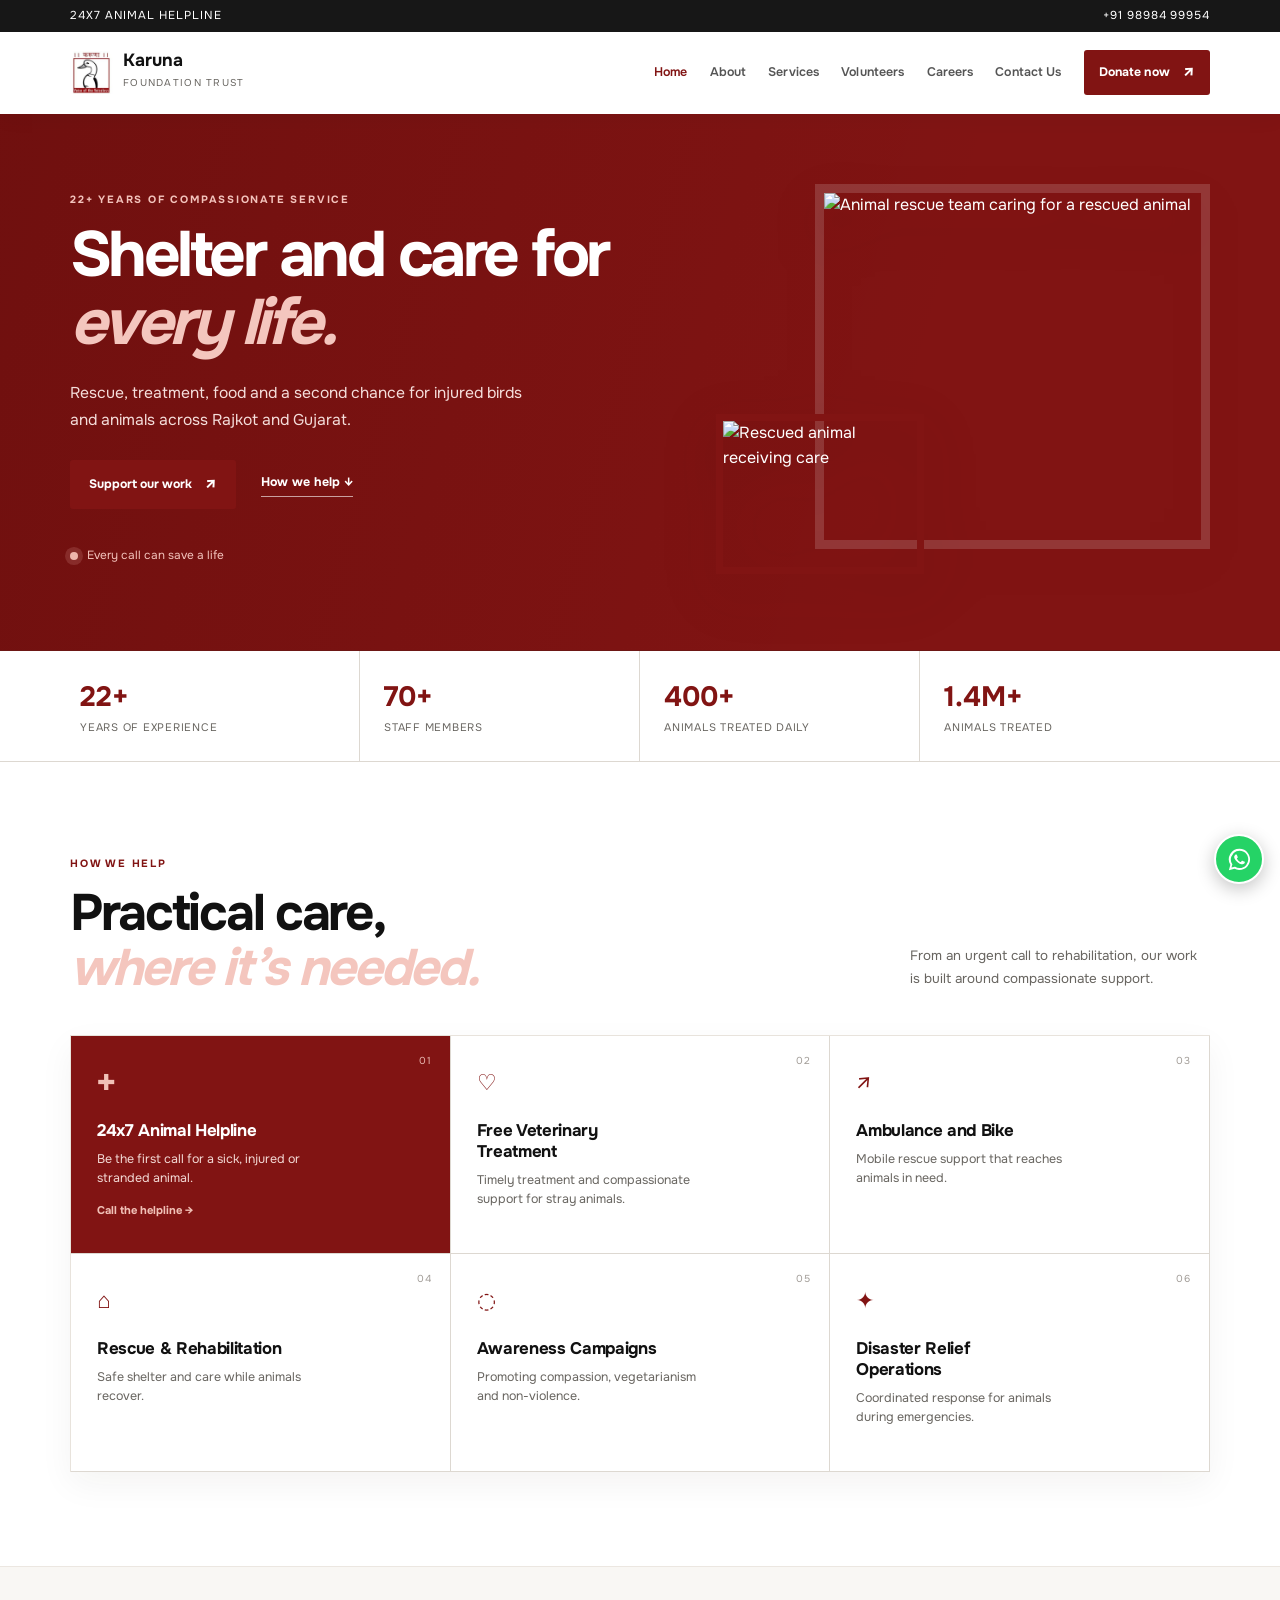
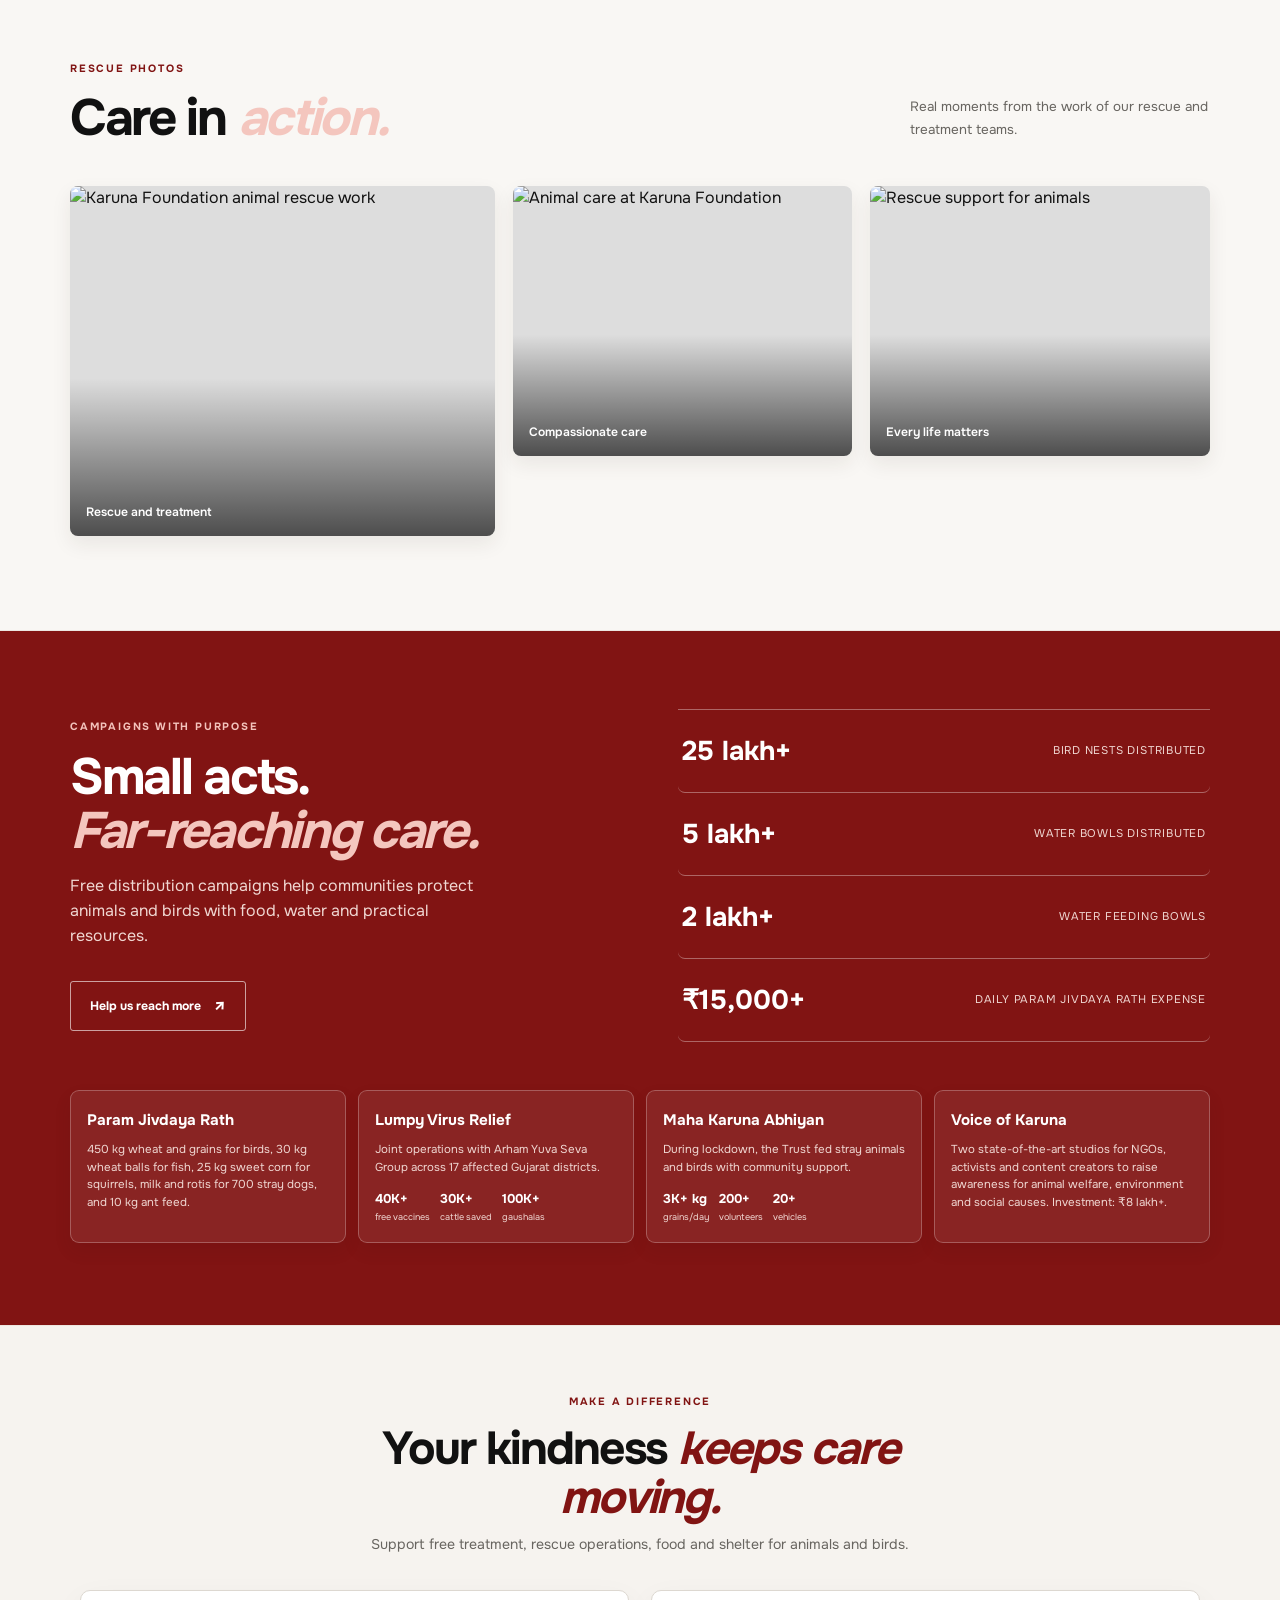
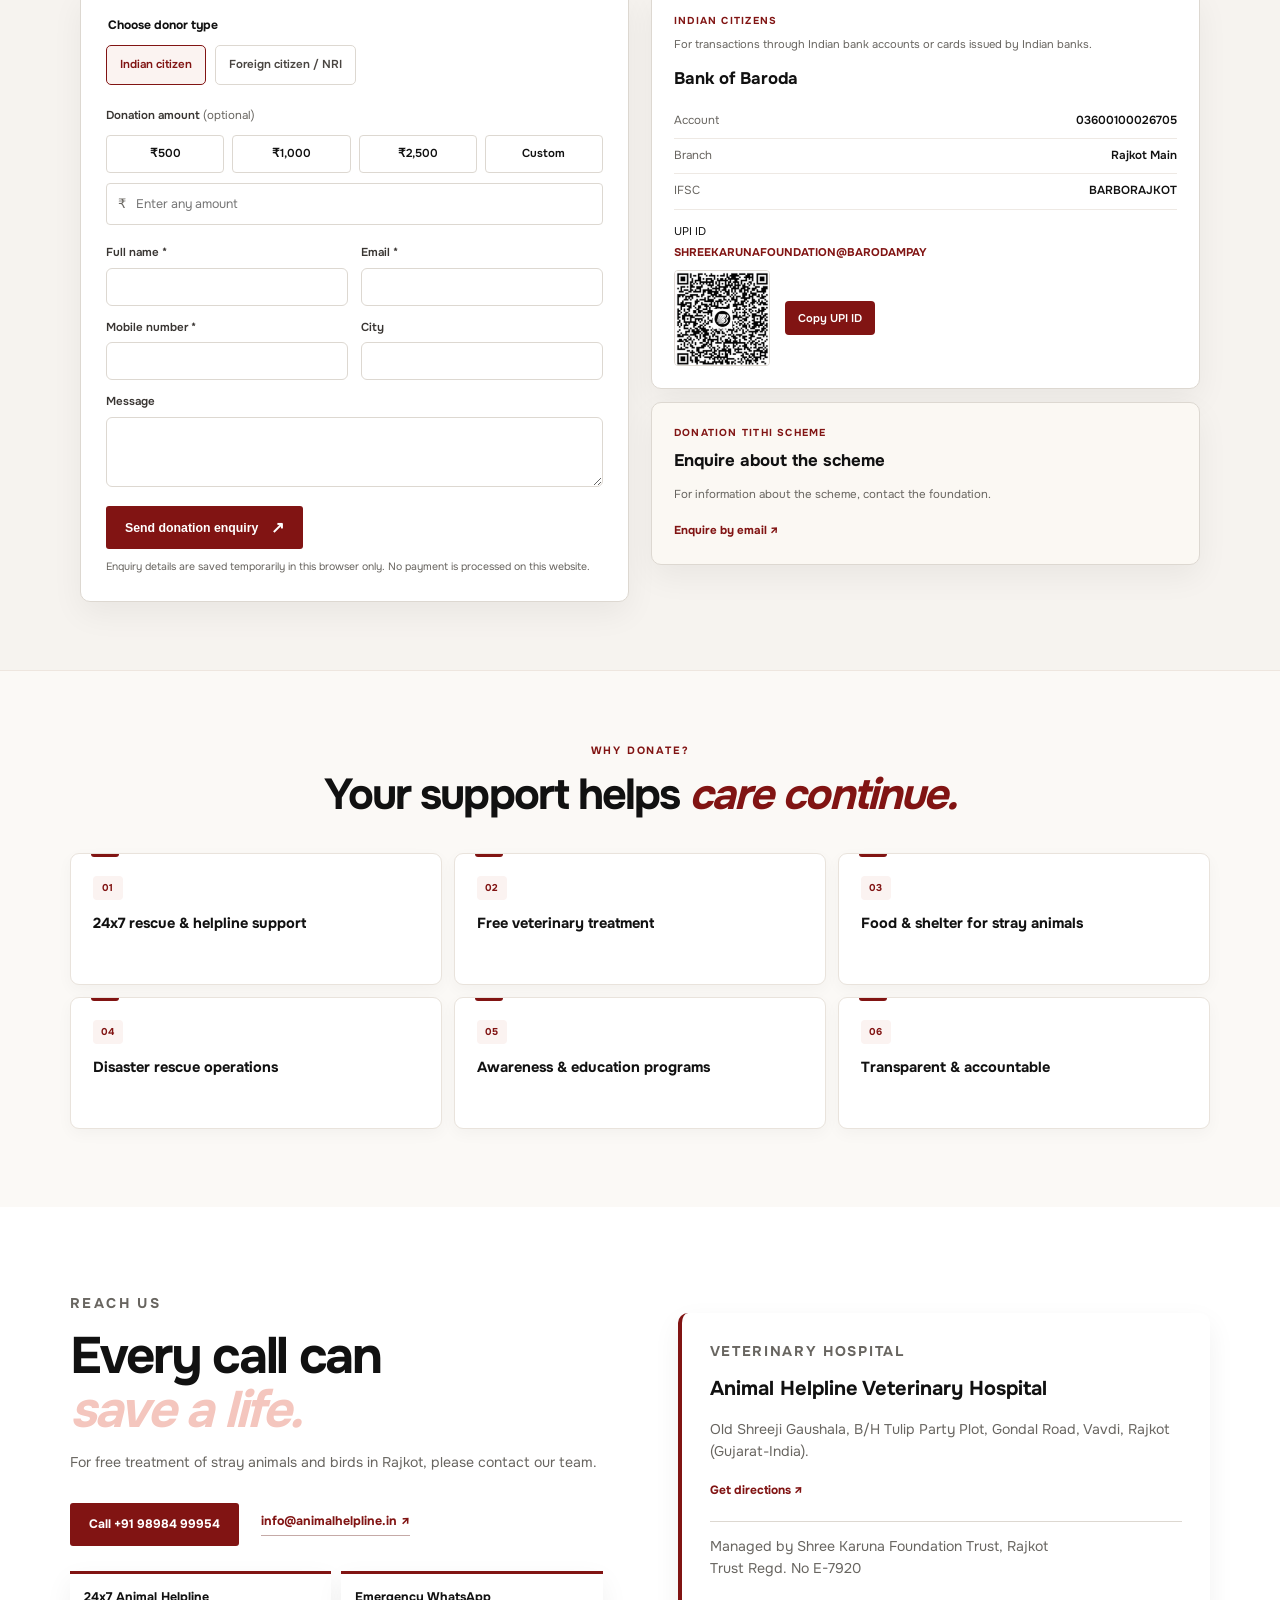
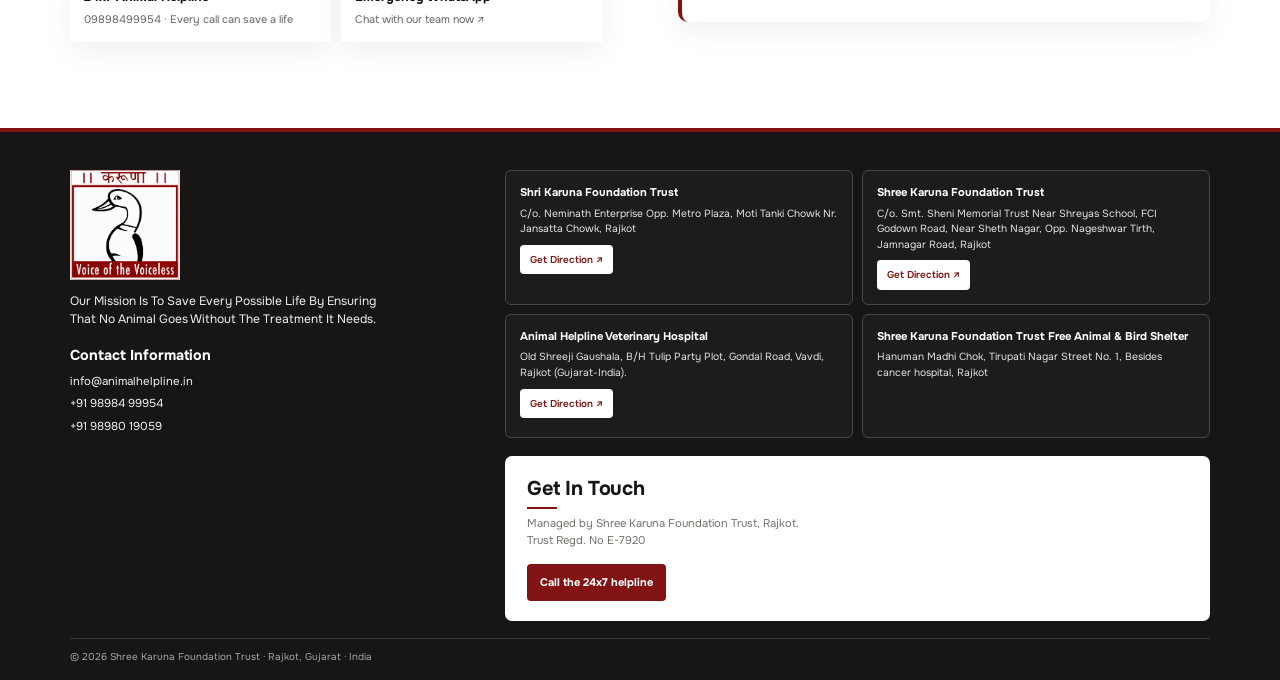
==== index.html @ d503b4f2 "Initial Karuna Foundation website import Co-authored-by: Copilot <223556219+Copilot@users.noreply.gi" ====
<!DOCTYPE html>
<html lang="en">
<head>
  <meta charset="UTF-8">
  <meta name="viewport" content="width=device-width, initial-scale=1.0">
  <meta name="description" content="Shree Karuna Foundation Trust provides rescue, treatment, shelter and food support for animals and birds in Rajkot and across Gujarat.">
  <link rel="icon" type="image/png" href="karuna-logo.png">
  <title>Karuna Foundation | Service to Animals is Service to God</title>
  <link rel="preconnect" href="https://fonts.googleapis.com">
  <link rel="preconnect" href="https://fonts.gstatic.com" crossorigin>
  <link href="https://fonts.googleapis.com/css2?family=Onest:wght@400;500;600;700&display=swap" rel="stylesheet">
  <link rel="stylesheet" href="style.css">
  <link rel="stylesheet" href="footer.css">
  <link rel="stylesheet" href="ui-polish.css">
</head>
<body>
  <header class="site-header">
    <div class="topbar"><div class="container topbar-inner"><span>24x7 Animal Helpline</span><a href="tel:+919898499954">+91 98984 99954</a></div></div>
    <div class="container nav-wrap">
      <a class="brand" href="#home" aria-label="Karuna Foundation home"><img class="brand-logo" src="karuna-logo.png" alt="Karuna Foundation logo"><span><strong>Karuna</strong><small>Foundation Trust</small></span></a>
      <button class="menu-toggle" aria-label="Open menu" aria-expanded="false"><span></span><span></span><span></span></button>
      <nav class="nav-links" aria-label="Main navigation">
        <a class="active" href="index.html">Home</a><a href="about.html">About</a><a href="services.html">Services</a><a href="volunteers.html">Volunteers</a><a href="careers.html">Careers</a><a href="contact.html">Contact Us</a>
        <a class="button button-small" href="#donate">Donate now <span aria-hidden="true">↗</span></a>
      </nav>
    </div>
  </header>

  <main id="home">
    <section class="hero">
      <div class="container hero-grid">
        <div class="hero-copy">
          <p class="eyebrow light">22+ years of compassionate service</p>
          <h1>Shelter and care for <em>every life.</em></h1>
          <p class="hero-intro">Rescue, treatment, food and a second chance for injured birds and animals across Rajkot and Gujarat.</p>
          <div class="hero-actions"><a class="button" href="#donate">Support our work <span>↗</span></a><a class="text-link light-link" href="#services">How we help <span>↓</span></a></div>
          <p class="hero-note"><span class="pulse"></span> Every call can save a life</p>
        </div>
        <div class="hero-visual">
          <div class="image-frame main-image"><img src="https://animalhelpline.in/wp-content/uploads/2025/11/WhatsApp-Image-2025-11-11-at-12.50.36-PM.jpeg" alt="Animal rescue team caring for a rescued animal" fetchpriority="high"></div>
          <div class="image-frame small-image"><img src="https://animalhelpline.in/wp-content/uploads/2025/11/WhatsApp-Image-2025-11-12-at-12.00.42-PM.jpeg" alt="Rescued animal receiving care"></div>
        </div>
      </div>
    </section>

    <section class="stats" id="impact"><div class="container stats-grid">
      <div class="stat"><strong>22+</strong><span>Years of experience</span></div>
      <div class="stat"><strong>70+</strong><span>Staff members</span></div>
      <div class="stat"><strong>400+</strong><span>Animals treated daily</span></div>
      <div class="stat"><strong>1.4M+</strong><span>Animals treated</span></div>
    </div></section>

    <section class="section services" id="services"><div class="container">
      <div class="section-heading"><div><p class="eyebrow">How we help</p><h2>Practical care,<br><em>where it’s needed.</em></h2></div><p class="heading-aside">From an urgent call to rehabilitation, our work is built around compassionate support.</p></div>
      <div class="service-grid">
        <article class="service-card featured"><span class="card-number">01</span><div class="service-icon">✚</div><h3>24x7 Animal Helpline</h3><p>Be the first call for a sick, injured or stranded animal.</p><a href="tel:+919898499954">Call the helpline →</a></article>
        <article class="service-card"><span class="card-number">02</span><div class="service-icon">♡</div><h3>Free Veterinary Treatment</h3><p>Timely treatment and compassionate support for stray animals.</p></article>
        <article class="service-card"><span class="card-number">03</span><div class="service-icon">↗</div><h3>Ambulance and Bike</h3><p>Mobile rescue support that reaches animals in need.</p></article>
        <article class="service-card"><span class="card-number">04</span><div class="service-icon">⌂</div><h3>Rescue &amp; Rehabilitation</h3><p>Safe shelter and care while animals recover.</p></article>
        <article class="service-card"><span class="card-number">05</span><div class="service-icon">◌</div><h3>Awareness Campaigns</h3><p>Promoting compassion, vegetarianism and non-violence.</p></article>
        <article class="service-card"><span class="card-number">06</span><div class="service-icon">✦</div><h3>Disaster Relief Operations</h3><p>Coordinated response for animals during emergencies.</p></article>
      </div>
    </div></section>

    <section class="section rescue-photos" id="rescue-photos"><div class="container">
      <div class="section-heading compact-heading"><div><p class="eyebrow">Rescue photos</p><h2>Care in <em>action.</em></h2></div><p class="heading-aside">Real moments from the work of our rescue and treatment teams.</p></div>
      <div class="photo-grid">
        <figure><img src="https://animalhelpline.in/wp-content/uploads/2025/09/IMG_3999-scaled.jpg" alt="Karuna Foundation animal rescue work"><figcaption>Rescue and treatment</figcaption></figure>
        <figure><img src="https://animalhelpline.in/wp-content/uploads/2025/11/WhatsApp-Image-2025-11-12-at-12.00.41-PM.jpeg" alt="Animal care at Karuna Foundation"><figcaption>Compassionate care</figcaption></figure>
        <figure><img src="https://animalhelpline.in/wp-content/uploads/2025/10/WhatsApp-Image-2025-10-06-at-5.58.55-PM.jpeg" alt="Rescue support for animals"><figcaption>Every life matters</figcaption></figure>
      </div>
    </div></section>

    <section class="campaign-band" id="campaigns"><div class="container"><div class="campaign-grid"><div class="campaign-copy"><p class="eyebrow light">Campaigns with purpose</p><h2>Small acts.<br><em>Far-reaching care.</em></h2><p>Free distribution campaigns help communities protect animals and birds with food, water and practical resources.</p><a class="button button-outline" href="#donate">Help us reach more <span>↗</span></a></div><div class="campaign-list"><div><strong>25 lakh+</strong><span>Bird nests distributed</span></div><div><strong>5 lakh+</strong><span>Water bowls distributed</span></div><div><strong>2 lakh+</strong><span>Water feeding bowls</span></div><div><strong>₹15,000+</strong><span>Daily Param Jivdaya Rath expense</span></div></div></div><div class="campaign-details"><article><h3>Param Jivdaya Rath</h3><p>450 kg wheat and grains for birds, 30 kg wheat balls for fish, 25 kg sweet corn for squirrels, milk and rotis for 700 stray dogs, and 10 kg ant feed.</p></article><article><h3>Lumpy Virus Relief</h3><p>Joint operations with Arham Yuva Seva Group across 17 affected Gujarat districts.</p><div class="detail-stats"><b>40K+ <small>free vaccines</small></b><b>30K+ <small>cattle saved</small></b><b>100K+ <small>gaushalas</small></b></div></article><article><h3>Maha Karuna Abhiyan</h3><p>During lockdown, the Trust fed stray animals and birds with community support.</p><div class="detail-stats"><b>3K+ kg <small>grains/day</small></b><b>200+ <small>volunteers</small></b><b>20+ <small>vehicles</small></b></div></article><article><h3>Voice of Karuna</h3><p>Two state-of-the-art studios for NGOs, activists and content creators to raise awareness for animal welfare, environment and social causes. Investment: ₹8 lakh+.</p></article></div></div></section>

    <section class="donate" id="donate">
      <div class="container">
        <div class="donate-heading">
          <p class="eyebrow">Make a difference</p>
          <h2>Your kindness <em>keeps care moving.</em></h2>
          <p>Support free treatment, rescue operations, food and shelter for animals and birds.</p>
        </div>
        <div class="donation-layout">
          <div class="donation-main">
            <form class="donor-form" id="donor-form">
            <fieldset class="donor-type">
              <legend>Choose donor type</legend>
              <label><input type="radio" name="donor-type" value="indian" checked><span>Indian citizen</span></label>
              <label><input type="radio" name="donor-type" value="foreign"><span>Foreign citizen / NRI</span></label>
            </fieldset>
              <div class="amount-field">
                <label for="donation-amount">Donation amount <span>(optional)</span></label>
                <div class="amount-options" aria-label="Suggested donation amounts">
                  <button type="button" data-amount="500">₹500</button>
                  <button type="button" data-amount="1000">₹1,000</button>
                  <button type="button" data-amount="2500">₹2,500</button>
                  <button type="button" data-amount="">Custom</button>
                </div>
                <div class="amount-input"><span aria-hidden="true">₹</span><input id="donation-amount" name="amount" type="number" min="1" step="1" inputmode="decimal" placeholder="Enter any amount" aria-label="Donation amount"></div>
              </div>
              <div class="donor-fields">
                <label>Full name *<input name="fullname" type="text" autocomplete="name" maxlength="120" required></label>
                <label>Email *<input name="email" type="email" autocomplete="email" maxlength="200" required></label>
                <label>Mobile number *<input name="mobile" type="tel" autocomplete="tel" maxlength="30" required></label>
                <label>City<input name="city" type="text" autocomplete="address-level2" maxlength="100"></label>
                <label class="message-field">Message<textarea name="message" rows="3" maxlength="1000"></textarea></label>
              </div>
              <button class="button donor-submit" type="submit">Send donation enquiry <span aria-hidden="true">↗</span></button>
              <p class="form-note">Enquiry details are saved temporarily in this browser only. No payment is processed on this website.</p>
              <p class="form-status" id="donor-form-status" aria-live="polite"></p>
            </form>
          </div>
          <div class="donation-details">
            <article class="payment-card" data-payment="indian">
              <p class="card-kicker">Indian citizens</p>
              <p class="helper">For transactions through Indian bank accounts or cards issued by Indian banks.</p>
              <h3>Bank of Baroda</h3>
              <dl><div><dt>Account</dt><dd>03600100026705</dd></div><div><dt>Branch</dt><dd>Rajkot Main</dd></div><div><dt>IFSC</dt><dd>BARBORAJKOT</dd></div></dl>
              <p class="upi">UPI ID <strong>SHREEKARUNAFOUNDATION@BARODAMPAY</strong></p>
              <div class="qr-panel">
                <img class="qr-code" src="website-assets/home/images/image-7-e1786516367550.png" alt="Karuna Foundation donation QR code">
                <button class="copy-button" type="button" data-copy="SHREEKARUNAFOUNDATION@BARODAMPAY">Copy UPI ID</button>
              </div>
            </article>
            <article class="payment-card" data-payment="foreign" hidden>
              <p class="card-kicker">Foreign citizen / NRI</p>
              <h3>SHREE KARUNA FOUNDATION TRUST</h3>
              <dl><div><dt>Account</dt><dd>40270694262</dd></div><div><dt>Bank</dt><dd>State Bank of India</dd></div><div><dt>Branch</dt><dd>New Delhi Main Branch</dd></div><div><dt>Branch code</dt><dd>00691</dd></div><div><dt>IFSC</dt><dd>SBIN0000691</dd></div><div><dt>SWIFT</dt><dd>SBININBB104</dd></div><div><dt>FCRA</dt><dd>042080102</dd></div></dl>
              <button class="copy-button" type="button" data-copy="SHREE KARUNA FOUNDATION TRUST&#10;Account: 40270694262&#10;State Bank of India, New Delhi Main Branch&#10;Branch code: 00691&#10;IFSC: SBIN0000691&#10;SWIFT: SBININBB104&#10;FCRA: 042080102">Copy bank details</button>
            </article>
            <article class="tithi-card">
              <p class="card-kicker">Donation Tithi Scheme</p>
              <h3>Enquire about the scheme</h3>
              <p>For information about the scheme, contact the foundation.</p>
              <a href="mailto:info@animalhelpline.in?subject=Donation%20Tithi%20Scheme%20enquiry">Enquire by email ↗</a>
            </article>
          </div>
        </div>
      </div>
    </section>

    <section class="why-donate" aria-labelledby="why-donate-title">
      <div class="container">
        <div class="why-heading"><p class="eyebrow">Why donate?</p><h2 id="why-donate-title">Your support helps <em>care continue.</em></h2></div>
        <div class="why-grid">
          <article><span>01</span><h3>24x7 rescue &amp; helpline support</h3></article>
          <article><span>02</span><h3>Free veterinary treatment</h3></article>
          <article><span>03</span><h3>Food &amp; shelter for stray animals</h3></article>
          <article><span>04</span><h3>Disaster rescue operations</h3></article>
          <article><span>05</span><h3>Awareness &amp; education programs</h3></article>
          <article><span>06</span><h3>Transparent &amp; accountable</h3></article>
        </div>
      </div>
    </section>

    <section class="section contact" id="contact"><div class="container contact-grid"><div><p class="eyebrow">Reach us</p><h2>Every call can<br><em>save a life.</em></h2><p>For free treatment of stray animals and birds in Rajkot, please contact our team.</p><div class="contact-actions"><a class="button" href="tel:+919898499954">Call +91 98984 99954</a><a class="text-link" href="mailto:info@animalhelpline.in">info@animalhelpline.in <span>↗</span></a></div><div class="quick-contacts"><a href="tel:+919898499954"><strong>24x7 Animal Helpline</strong><span>09898499954 · Every call can save a life</span></a><a href="https://wa.me/919898499954" target="_blank" rel="noreferrer"><strong>Emergency WhatsApp</strong><span>Chat with our team now ↗</span></a></div></div><div class="location-card"><p class="card-kicker">Veterinary hospital</p><h3>Animal Helpline Veterinary Hospital</h3><p>Old Shreeji Gaushala, B/H Tulip Party Plot, Gondal Road, Vavdi, Rajkot (Gujarat-India).</p><a href="https://maps.google.com/?q=Old+Shreeji+Gaushala+Rajkot" target="_blank" rel="noreferrer">Get directions ↗</a><p class="registration">Managed by Shree Karuna Foundation Trust, Rajkot<br>Trust Regd. No E-7920</p></div></div></section>
  </main>

  <a class="whatsapp-float" href="https://wa.me/919898499954" target="_blank" rel="noopener noreferrer" aria-label="Chat with Karuna Foundation on WhatsApp">
    <svg viewBox="0 0 32 32" aria-hidden="true"><path d="M16.04 3.2A12.66 12.66 0 0 0 5.18 22.37L3.4 28.8l6.58-1.73A12.65 12.65 0 1 0 16.04 3.2Zm0 22.96a10.27 10.27 0 0 1-5.24-1.43l-.38-.23-3.9 1.03 1.04-3.8-.25-.4a10.3 10.3 0 1 1 8.73 4.83Zm5.65-7.72c-.31-.16-1.83-.9-2.12-1-.28-.1-.49-.16-.7.16-.2.31-.8 1-.98 1.2-.18.21-.36.24-.67.08-.31-.16-1.31-.48-2.5-1.53-.92-.82-1.54-1.83-1.72-2.14-.18-.31-.02-.48.14-.64.14-.14.31-.36.46-.54.15-.18.2-.31.31-.52.1-.2.05-.39-.03-.54-.08-.16-.7-1.68-.96-2.3-.25-.6-.5-.52-.7-.53h-.6c-.2 0-.54.08-.82.39-.28.31-1.08 1.05-1.08 2.56s1.11 2.97 1.27 3.18c.15.2 2.18 3.33 5.28 4.67.74.32 1.31.51 1.75.65.74.23 1.41.2 1.94.12.59-.09 1.83-.75 2.09-1.47.26-.72.26-1.34.18-1.47-.08-.13-.28-.2-.59-.36Z"/></svg>
    <span class="whatsapp-float-label">Chat on WhatsApp</span>
  </a>
  <footer class="site-footer">
    <div class="site-footer-inner site-footer-main">
      <section class="site-footer-identity">
        <img class="site-footer-logo" src="website-assets/careers/images/ogo.png" alt="Voice of the Voiceless">
        <p>Our Mission Is To Save Every Possible Life By Ensuring That No Animal Goes Without The Treatment It Needs.</p>
        <h2>Contact Information</h2>
        <a href="mailto:info@animalhelpline.in">info@animalhelpline.in</a>
        <a href="tel:+919898499954">+91 98984 99954</a>
        <a href="tel:+919898019059">+91 98980 19059</a>
      </section>
      <div class="site-footer-locations">
        <article class="site-footer-location"><h3>Shri Karuna Foundation Trust</h3><p>C/o. Neminath Enterprise Opp. Metro Plaza, Moti Tanki Chowk Nr. Jansatta Chowk, Rajkot</p><a href="https://www.google.com/maps/search/?api=1&amp;query=C%2Fo.%20Neminath%20Enterprise%20Opp.%20Metro%20Plaza%2C%20Moti%20Tanki%20Chowk%2C%20Rajkot" target="_blank" rel="noopener noreferrer">Get Direction ↗</a></article>
        <article class="site-footer-location"><h3>Shree Karuna Foundation Trust</h3><p>C/o. Smt. Sheni Memorial Trust Near Shreyas School, FCI Godown Road, Near Sheth Nagar, Opp. Nageshwar Tirth, Jamnagar Road, Rajkot</p><a href="https://www.google.com/maps/search/?api=1&amp;query=Sheni%20Memorial%20Trust%2C%20Jamnagar%20Road%2C%20Rajkot" target="_blank" rel="noopener noreferrer">Get Direction ↗</a></article>
        <article class="site-footer-location"><h3>Animal Helpline Veterinary Hospital</h3><p>Old Shreeji Gaushala, B/H Tulip Party Plot, Gondal Road, Vavdi, Rajkot (Gujarat-India).</p><a href="https://www.google.com/maps/search/?api=1&amp;query=Animal%20Helpline%20Veterinary%20Hospital%2C%20Gondal%20Road%2C%20Rajkot" target="_blank" rel="noopener noreferrer">Get Direction ↗</a></article>
        <article class="site-footer-location"><h3>Shree Karuna Foundation Trust Free Animal &amp; Bird Shelter</h3><p>Hanuman Madhi Chok, Tirupati Nagar Street No. 1, Besides cancer hospital, Rajkot</p></article>
      </div>
      <section class="site-footer-contact">
        <h2>Get In Touch</h2>
        <p>Managed by Shree Karuna Foundation Trust, Rajkot.<br>Trust Regd. No E-7920</p>
        <a class="site-footer-call" href="tel:+919898499954">Call the 24x7 helpline</a>
      </section>
    </div>
    <div class="site-footer-copyright">© 2026 Shree Karuna Foundation Trust · Rajkot, Gujarat · India</div>
  </footer>
  <script src="form-storage.js"></script>
  <script src="script.js"></script>
  <script src="ui-polish.js"></script>
</body>
</html>
---- style.css ----
:root{--maroon:#811413;--ink:#111;--cream:#f6f3ef;--muted:#686560;--line:#ddd8d1;--white:#fff}*{box-sizing:border-box}html{scroll-behavior:smooth}body{margin:0;color:var(--ink);font-family:"Onest",sans-serif;line-height:1.55;background:var(--cream)}a{color:inherit;text-decoration:none}img{display:block;width:100%;height:100%;object-fit:cover}.container{width:min(1140px,calc(100% - 48px));margin:auto}.topbar{background:var(--ink);color:#fff;font-size:.72rem;letter-spacing:.08em;text-transform:uppercase}.topbar-inner{display:flex;justify-content:space-between;padding:7px 0}.site-header{background:#fff;position:relative;z-index:5}.nav-wrap{min-height:76px;display:flex;align-items:center;justify-content:space-between}.brand{display:flex;align-items:center;gap:10px}.brand-logo{width:43px;height:43px;object-fit:contain}.brand strong{display:block;font-size:1.1rem;line-height:1}.brand small{font-size:.62rem;text-transform:uppercase;letter-spacing:.13em;color:var(--muted)}.nav-links{display:flex;align-items:center;gap:22px;font-size:.78rem;font-weight:600}.nav-links>a:not(.button){color:#555}.nav-links>a:not(.button):hover,.nav-links>a.active:not(.button),.footer-links a:hover{color:var(--maroon)}.button{display:inline-flex;align-items:center;gap:13px;background:var(--maroon);color:#fff;padding:12px 19px;border-radius:3px;font-size:.77rem;font-weight:700;transition:.2s}.button:hover{background:#5f0e0e;transform:translateY(-2px)}.button span{font-size:1rem}.button-small{padding:10px 15px}.menu-toggle{display:none;border:0;background:none;padding:8px}.hero{position:relative;overflow:hidden;background:var(--maroon);color:#fff;padding:66px 0 72px}.hero:after{content:"";position:absolute;inset:0;background:linear-gradient(105deg,rgba(72,6,5,.3),transparent 70%);pointer-events:none}.hero-grid{display:grid;grid-template-columns:1fr .85fr;align-items:center;gap:65px;position:relative;z-index:1}.eyebrow{font-size:.66rem;color:var(--maroon);font-weight:700;letter-spacing:.17em;text-transform:uppercase;margin:0 0 14px}.eyebrow.light{color:#f3c3bc}.hero h1,h2{font-weight:700;font-size:clamp(2.45rem,5vw,4.7rem);line-height:1.06;letter-spacing:-.045em;margin:0}.hero h1 em,h2 em{font-style:italic;color:#f4c6be}.hero-intro{max-width:470px;font-size:.98rem;color:#f5dedb;margin:22px 0 27px}.hero-actions{display:flex;align-items:center;gap:25px}.text-link{font-size:.78rem;font-weight:700;color:var(--maroon);border-bottom:1px solid #c5aaa7;padding-bottom:4px}.light-link{color:#fff;border-color:rgba(255,255,255,.6)}.hero-note{display:flex;align-items:center;gap:9px;margin:38px 0 0;color:#f3c3bc;font-size:.74rem}.pulse{width:8px;height:8px;background:#eeb4ab;border-radius:50%;box-shadow:0 0 0 5px rgba(238,180,171,.17)}.hero-visual{min-height:390px;position:relative}.image-frame{overflow:hidden}.main-image{width:80%;height:365px;margin-left:auto;border:9px solid rgba(255,255,255,.15)}.small-image{position:absolute;bottom:0;left:0;width:42%;height:160px;border:7px solid var(--maroon)}.stats{background:#fff;border-bottom:1px solid var(--line)}.stats-grid{display:grid;grid-template-columns:repeat(4,1fr)}.stat{padding:22px 24px;border-right:1px solid var(--line)}.stat:first-child{padding-left:0}.stat:last-child{border:0}.stat strong{display:block;color:var(--maroon);font-size:1.75rem}.stat span{display:block;color:var(--muted);font-size:.68rem;text-transform:uppercase;letter-spacing:.07em}.section{padding:82px 0}.section-heading{display:flex;justify-content:space-between;align-items:end;margin-bottom:35px}.section-heading h2{font-size:clamp(2.2rem,4vw,3.4rem)}.heading-aside{max-width:300px;color:var(--muted);font-size:.84rem;margin:0 0 4px}.services{background:#fff}.service-grid{display:grid;grid-template-columns:repeat(3,1fr);border-top:1px solid var(--line);border-left:1px solid var(--line)}.service-card{position:relative;border-right:1px solid var(--line);border-bottom:1px solid var(--line);padding:27px 24px 24px;min-height:218px}.service-card.featured{background:var(--maroon);color:#fff}.card-number{position:absolute;right:18px;top:17px;font-size:.63rem;color:#a29d98;letter-spacing:.1em}.featured .card-number{color:#e8b6af}.service-icon{font-size:1.4rem;color:var(--maroon);margin-bottom:19px}.featured .service-icon{color:#f1c1b7}.service-card h3{font-size:1.05rem;line-height:1.25;max-width:200px;margin:0 0 9px}.service-card p{color:var(--muted);font-size:.78rem;max-width:235px;margin:0}.featured p{color:#f3d9d5}.service-card a{display:inline-block;margin-top:14px;font-size:.7rem;color:#f1c1b7;font-weight:700}.rescue-photos{background:var(--cream)}.compact-heading{margin-bottom:26px}.photo-grid{display:grid;grid-template-columns:1.25fr 1fr 1fr;gap:14px}.photo-grid figure{height:270px;margin:0;position:relative;overflow:hidden;background:#ddd}.photo-grid figure:first-child{height:350px;grid-row:span 2}.photo-grid figure:after{content:"";position:absolute;inset:0;background:linear-gradient(transparent 55%,rgba(0,0,0,.65))}.photo-grid img{object-position:center}.photo-grid figcaption{position:absolute;bottom:14px;left:16px;color:#fff;font-size:.76rem;font-weight:600;z-index:1}.campaign-band,.donate{background:var(--maroon);color:#fff}.campaign-band{padding:72px 0}.campaign-grid{display:grid;grid-template-columns:1fr 1fr;gap:75px;align-items:center}.campaign-copy h2,.donate h2{font-size:clamp(2.5rem,4vw,3.8rem)}.campaign-copy>p:not(.eyebrow),.donate-grid>div>p:not(.eyebrow){color:#f0d7d2;max-width:430px}.button-outline{background:transparent;border:1px solid rgba(255,255,255,.6);margin-top:16px}.campaign-list{border-top:1px solid rgba(255,255,255,.35)}.campaign-list div{display:flex;align-items:center;justify-content:space-between;gap:15px;padding:18px 4px;border-bottom:1px solid rgba(255,255,255,.35)}.campaign-list strong{font-size:1.7rem;white-space:nowrap}.campaign-list span{font-size:.7rem;text-transform:uppercase;letter-spacing:.07em;color:#f0d7d2;text-align:right}.donate{padding:82px 0}.donate-grid{display:grid;grid-template-columns:.9fr 1.1fr;gap:75px;align-items:start}.check-list{list-style:none;padding:0;margin:26px 0}.check-list li{padding:9px 0;border-bottom:1px solid rgba(255,255,255,.25);font-size:.8rem}.check-list li:before{content:"✓";color:#f3bdb3;margin-right:12px}.bank-card{background:#fff;color:var(--ink);padding:28px 32px;box-shadow:0 15px 45px rgba(35,0,0,.2)}.card-kicker{font-size:.62rem;text-transform:uppercase;letter-spacing:.12em;color:var(--maroon);font-weight:700;margin:0 0 10px}.bank-card h3,.location-card h3{font-size:1.25rem;margin:0 0 15px}.upi{font-size:.76rem;overflow-wrap:anywhere}.bank-card dl{font-size:.78rem;margin:20px 0}.bank-card dl div{display:flex;justify-content:space-between;gap:20px;border-bottom:1px solid var(--line);padding:8px 0}.bank-card dt{color:var(--muted)}.bank-card dd{font-weight:600;text-align:right;margin:0}.donation-tools{display:flex;align-items:center;gap:18px}.copy-button{border:0;background:var(--maroon);color:#fff;padding:10px 13px;font:600 .7rem "Onest";cursor:pointer}.qr-code{width:88px;height:88px;object-fit:contain}.bank-card details{border-top:1px solid var(--line);padding-top:14px;margin-top:16px;font-size:.74rem}.bank-card summary{cursor:pointer;font-weight:600}.contact-grid{display:grid;grid-template-columns:1fr 1fr;gap:75px;align-items:center}.contact h2{font-size:clamp(2.2rem,4vw,3.4rem)}.contact p{color:var(--muted);font-size:.88rem}.contact-actions{display:flex;align-items:center;gap:22px;margin-top:25px}.location-card{background:#fff;padding:28px;border-left:4px solid var(--maroon)}.location-card a{color:var(--maroon);font-size:.75rem;font-weight:700}footer{background:#171615;color:#fff;padding:28px 0 15px;border-top:4px solid var(--maroon)}.footer-grid{display:grid;grid-template-columns:1fr 1.2fr 1fr;gap:25px;align-items:center}.footer-grid p{color:#bbb;font-size:.76rem}.footer-links{display:flex;justify-content:flex-end;gap:18px;font-size:.75rem}.footer-links a{color:#ddd}.copyright{border-top:1px solid #383432;margin-top:20px;padding-top:11px;display:flex;justify-content:space-between;color:#aaa;font-size:.68rem}
@media(max-width:850px){.container{width:min(100% - 32px,600px)}.nav-wrap{min-height:68px}.menu-toggle{display:block}.menu-toggle span{display:block;width:23px;height:2px;background:var(--ink);margin:5px}.nav-links{display:none;position:absolute;top:68px;left:0;right:0;background:#fff;padding:16px;box-shadow:0 12px 20px rgba(0,0,0,.1);flex-direction:column;align-items:stretch;gap:0}.nav-links.open{display:flex}.nav-links>a{padding:11px 8px}.nav-links .button{text-align:center;justify-content:center;margin-top:5px}.hero{padding:48px 0 54px}.hero-grid,.campaign-grid,.donate-grid,.contact-grid{grid-template-columns:1fr;gap:38px}.hero-visual{min-height:310px}.main-image{height:300px}.small-image{height:130px}.stats-grid{grid-template-columns:repeat(2,1fr)}.stat,.stat:first-child{padding:17px 14px;border-bottom:1px solid var(--line)}.stat:nth-child(2){border-right:0}.stat:nth-child(3){padding-left:0}.stat:nth-child(3),.stat:nth-child(4){border-bottom:0}.section{padding:58px 0}.section-heading{display:block;margin-bottom:25px}.heading-aside{margin-top:14px}.service-grid{grid-template-columns:1fr 1fr}.service-card{min-height:195px;padding:22px 16px}.service-icon{margin-bottom:13px}.photo-grid{grid-template-columns:1fr 1fr}.photo-grid figure,.photo-grid figure:first-child{height:210px;grid-row:auto}.photo-grid figure:first-child{grid-column:span 2}.campaign-list div{padding:15px 2px}.footer-grid{grid-template-columns:1fr;gap:14px}.footer-links{justify-content:flex-start}.copyright{display:block}.copyright span{display:block;margin-top:5px}.contact-actions{flex-wrap:wrap}}
@media(max-width:480px){.topbar-inner{font-size:.63rem}.hero h1{font-size:2.55rem}.hero-actions{align-items:flex-start;flex-direction:column;gap:16px}.service-grid{grid-template-columns:1fr}.service-card{min-height:0}.photo-grid{gap:9px}.photo-grid figure,.photo-grid figure:first-child{height:165px}.campaign-list strong{font-size:1.35rem}.campaign-list span{font-size:.62rem}.bank-card{padding:22px 18px}.bank-card dl div{display:block}.bank-card dd{text-align:left;margin-top:3px}.donation-tools{align-items:flex-start}.qr-code{width:74px;height:74px}}
.campaign-details{display:grid;grid-template-columns:repeat(4,1fr);gap:12px;margin-top:48px}.campaign-details article{border:1px solid rgba(255,255,255,.3);padding:18px 16px}.campaign-details h3{font-size:.95rem;margin:0 0 8px}.campaign-details p{color:#f0d7d2;font-size:.72rem;margin:0}.detail-stats{display:flex;gap:10px;margin-top:14px}.detail-stats b{font-size:.8rem}.detail-stats small{display:block;color:#f0d7d2;font-size:.57rem;font-weight:400}.helper{font-size:.7rem!important;margin:0 0 12px}.donation-links{display:flex;gap:8px;margin-top:17px}.donation-links span{border:1px solid var(--line);padding:7px 9px;color:var(--maroon);font-size:.68rem;font-weight:600}.quick-contacts{display:grid;grid-template-columns:1fr 1fr;gap:10px;margin-top:25px}.quick-contacts a{background:#fff;border-top:3px solid var(--maroon);padding:14px}.quick-contacts strong,.quick-contacts span{display:block}.quick-contacts strong{font-size:.78rem}.quick-contacts span{color:var(--muted);font-size:.68rem;margin-top:4px}.registration{border-top:1px solid var(--line);padding-top:14px;margin-top:20px}
@media(max-width:850px){.campaign-details{grid-template-columns:1fr 1fr}.quick-contacts{grid-template-columns:1fr 1fr}}
@media(max-width:480px){.campaign-details{grid-template-columns:1fr}.quick-contacts{grid-template-columns:1fr}.donation-links{flex-wrap:wrap}}
@media(max-width:560px){
  .services.section{padding:42px 0}
  .services .section-heading{align-items:start;gap:8px;margin-bottom:17px}
  .services .section-heading h2{font-size:clamp(1.9rem,7vw,2.35rem)}
  .services .section-heading .heading-aside{max-width:145px;font-size:.68rem;line-height:1.45}
  .service-grid{grid-template-columns:repeat(2,minmax(0,1fr))}
  .service-card{min-height:0;padding:14px 12px 13px}
  .service-icon{font-size:1.05rem;line-height:1;margin-bottom:10px}
  .service-card h3{font-size:.82rem;line-height:1.25;margin-bottom:5px}
  .service-card p{font-size:.68rem;line-height:1.4;display:-webkit-box;-webkit-box-orient:vertical;-webkit-line-clamp:2;overflow:hidden}
  .service-card a{margin-top:8px;font-size:.64rem}
  .card-number{top:10px;right:10px;font-size:.56rem}
}
.hero{padding:78px 0 84px}.hero-visual{filter:drop-shadow(0 18px 26px rgba(45,8,7,.18))}.stats{box-shadow:0 1px 0 rgba(17,17,17,.03)}.section{padding:94px 0}.services{background:#fff}.service-grid{border-color:#e8e3dc;box-shadow:0 12px 32px rgba(45,35,25,.05)}.service-card{background:#fff;padding:30px 26px 27px;transition:background .2s ease,box-shadow .2s ease,transform .2s ease}.service-card:hover{background:#fffaf7;box-shadow:0 12px 24px rgba(45,35,25,.08);transform:translateY(-3px)}.service-card.featured{background:var(--maroon);box-shadow:none}.rescue-photos{background:#f9f7f4}.photo-grid{gap:18px}.photo-grid figure{border-radius:4px;box-shadow:0 8px 20px rgba(45,35,25,.08)}.campaign-band{background:var(--maroon);padding:78px 0 82px}.campaign-details article{background:rgba(255,255,255,.07);border-color:rgba(255,255,255,.25);border-radius:3px}.donate{background:#fffaf7;color:var(--ink);border-top:1px solid #eee6df;border-bottom:1px solid #eee6df}.donate h2{color:var(--ink)}.donate h2 em{color:var(--maroon)}.donate .eyebrow.light{color:var(--maroon)}.donate-grid>div>p:not(.eyebrow){color:var(--muted)}.check-list li{border-color:#e5ddd6}.check-list li:before{color:var(--maroon)}.bank-card{border:1px solid #eee4dc;box-shadow:0 14px 36px rgba(45,35,25,.09)}.contact{background:#fff}.location-card,.quick-contacts a{box-shadow:0 8px 24px rgba(45,35,25,.06)}.contact-actions{margin-top:29px}footer{border-top:4px solid var(--maroon)}
@media(max-width:850px){.hero{padding:54px 0 62px}.section{padding:68px 0}.campaign-band{padding:62px 0 68px}.donate{padding:68px 0}.photo-grid{gap:10px}}
@media(max-width:480px){.hero-actions{align-items:center;flex-direction:row;flex-wrap:nowrap;gap:11px}.hero-actions .button{padding:11px 13px;font-size:.68rem;white-space:nowrap}.hero-actions .text-link{font-size:.68rem;white-space:nowrap}.hero-actions .button span{font-size:.85rem}}
.topbar{background:#171717}.nav-wrap{min-height:82px}.nav-links{letter-spacing:.01em}.hero{padding:70px 0 76px;border-bottom:1px solid #6d1715}.hero-copy{max-width:560px}.hero h1{letter-spacing:-.055em}.hero-intro{line-height:1.7}.stats-grid{padding:0 10px}.stat{padding-top:25px;padding-bottom:25px}.section-heading{margin-bottom:40px}.heading-aside{line-height:1.7}.service-card h3{letter-spacing:-.02em}.rescue-photos{border-top:1px solid #ece7e1;border-bottom:1px solid #ece7e1}.photo-grid figure{border-radius:8px}.campaign-list div{padding:20px 4px}.campaign-details article{box-shadow:0 8px 18px rgba(55,5,4,.08)}.donate-grid{align-items:center}.donate{background:#fbf9f6}.bank-card{border-radius:8px}.location-card{border-radius:0 8px 8px 0}.contact{padding-top:86px;padding-bottom:86px}.footer-grid{padding-top:4px}
@media(max-width:850px){.nav-wrap{min-height:68px}.hero{padding:48px 0 54px}.hero-copy{max-width:none}.stats-grid{padding:0}.section-heading{margin-bottom:28px}.donate-grid{align-items:start}.contact{padding-top:62px;padding-bottom:62px}}

.donate{padding:68px 0;background:#f6f3ef;color:var(--ink)}
.donate .container{max-width:1120px}
.donate-heading{max-width:670px;margin:0 auto 34px;text-align:center}
.donate-heading .eyebrow,.why-heading .eyebrow{color:var(--maroon)}
.donate-heading h2,.why-heading h2{font-size:clamp(2rem,3.6vw,3.25rem);color:var(--ink)}
.donate-heading h2 em,.why-heading h2 em{color:var(--maroon)}
.donate-heading>p:last-child{margin:12px auto 0;color:var(--muted);font-size:.88rem}
.donation-layout{display:grid;grid-template-columns:1fr 1fr;align-items:start;gap:22px}
.donation-main,.payment-card,.tithi-card{background:#fff;border:1px solid var(--line);border-radius:8px;box-shadow:0 12px 32px rgba(27,20,16,.055)}
.donation-main{padding:25px}
.donor-type{display:flex;flex-wrap:wrap;gap:9px;margin:0 0 22px;padding:0;border:0}
.donor-type legend{width:100%;margin-bottom:10px;font-size:.76rem;font-weight:700}
.donor-type label{cursor:pointer}
.donor-type input{position:absolute;opacity:0;width:1px;height:1px}
.donor-type label span{display:block;padding:10px 13px;border:1px solid var(--line);border-radius:5px;color:#494541;font-size:.72rem;font-weight:600}
.donor-type input:checked+span{border-color:var(--maroon);background:#fbf3f1;color:var(--maroon)}
.donor-type input:focus-visible+span{outline:2px solid var(--maroon);outline-offset:2px}
.amount-field>label,.donor-fields label{display:block;color:#393532;font-size:.72rem;font-weight:600}
.amount-field>label span{font-weight:400;color:var(--muted)}
.amount-options{display:grid;grid-template-columns:repeat(4,1fr);gap:8px;margin:10px 0}
.amount-options button{min-height:38px;border:1px solid var(--line);border-radius:4px;background:#fff;color:var(--ink);font:600 .72rem "Onest",sans-serif;cursor:pointer}
.amount-options button:hover,.amount-options button.selected{border-color:var(--maroon);background:#fbf3f1;color:var(--maroon)}
.amount-input{display:flex;align-items:center;gap:8px;padding:0 11px;border:1px solid var(--line);border-radius:4px}
.amount-input>span{color:var(--muted);font-size:.82rem}
.amount-input input{width:100%;min-height:40px;border:0;outline:0;font:400 .78rem "Onest",sans-serif}
.donor-fields{display:grid;grid-template-columns:1fr 1fr;gap:13px;margin:19px 0}
.donor-fields input,.donor-fields textarea{display:block;width:100%;margin-top:6px;padding:10px;border:1px solid var(--line);border-radius:4px;background:#fff;color:var(--ink);font:400 .76rem "Onest",sans-serif}
.donor-fields input:focus,.donor-fields textarea:focus,.amount-input:focus-within{border-color:var(--maroon);outline:2px solid rgba(129,20,19,.12)}
.donor-fields .message-field{grid-column:1/-1}
.donor-fields textarea{resize:vertical}
.donor-submit{border:0;cursor:pointer}
.form-note,.form-status{margin:10px 0 0;color:var(--muted);font-size:.66rem}
.form-status:empty{display:none}
.form-status{color:var(--maroon)}
.donation-details{display:grid;gap:13px}
.payment-card,.tithi-card{padding:22px}
.payment-card[hidden]{display:none}
.payment-card .card-kicker,.tithi-card .card-kicker{margin:0 0 7px;color:var(--maroon);font-size:.63rem;font-weight:700;letter-spacing:.12em;text-transform:uppercase}
.payment-card h3,.tithi-card h3{margin:0 0 12px;font-size:1.05rem}
.payment-card .helper,.tithi-card>p:not(.card-kicker){margin:0 0 13px;color:var(--muted);font-size:.72rem}
.payment-card dl{margin:12px 0;font-size:.73rem}
.payment-card dl div{display:flex;justify-content:space-between;gap:14px;padding:8px 0;border-bottom:1px solid #eee9e4}
.payment-card dt{color:var(--muted)}
.payment-card dd{margin:0;text-align:right;font-weight:600;overflow-wrap:anywhere}
.payment-card .upi{margin:13px 0 9px;font-size:.7rem}
.payment-card .upi strong{display:block;margin-top:4px;color:var(--maroon);overflow-wrap:anywhere}
.qr-panel{display:flex;align-items:center;gap:15px}
.qr-code{width:96px;height:96px;object-fit:contain;border:1px solid var(--line);border-radius:4px}
.copy-button{border-radius:4px;font-family:"Onest",sans-serif;cursor:pointer}
.payment-card>.copy-button{margin-top:6px}
.tithi-card{background:#fbf8f3}
.tithi-card a{display:inline-block;color:var(--maroon);font-size:.72rem;font-weight:700}
.why-donate{padding:72px 0 78px;background:#fbf9f6}
.why-heading{max-width:660px;margin:0 auto 34px;text-align:center}
.why-heading .eyebrow{margin-bottom:12px}
.why-heading h2{font-size:clamp(1.8rem,3.6vw,2.7rem);line-height:1.12}
.why-heading h2 em{color:var(--maroon)}
.why-grid{display:grid;grid-template-columns:repeat(3,minmax(0,1fr));gap:12px}
.why-grid article{position:relative;min-height:132px;padding:20px 22px;border:1px solid #e9e3dc;border-radius:9px;background:#fff;box-shadow:0 5px 16px rgba(36,27,20,.035);transition:transform .2s ease,border-color .2s ease,box-shadow .2s ease}
.why-grid article:before{position:absolute;top:0;left:20px;width:28px;height:3px;border-radius:0 0 3px 3px;background:var(--maroon);content:""}
.why-grid article>span{display:inline-flex;align-items:center;justify-content:center;min-width:30px;height:24px;padding:0 7px;border-radius:4px;background:#fbf3f1;color:var(--maroon);font-size:.62rem;font-weight:700;letter-spacing:.08em}
.why-grid h3{max-width:22rem;margin:13px 0 0;font-size:.91rem;line-height:1.5}
@media(hover:hover){.why-grid article:hover{transform:translateY(-3px);border-color:#d5bbb5;box-shadow:0 12px 26px rgba(36,27,20,.08)}}
@media(max-width:850px){.donation-layout{grid-template-columns:1fr;gap:15px}.donation-details{grid-template-columns:1fr 1fr;align-items:start}.tithi-card{grid-column:1/-1}.why-grid{grid-template-columns:repeat(2,minmax(0,1fr))}.why-donate{padding:58px 0 64px}.why-grid article{min-height:122px}}
@media(max-width:560px){.donate{padding:48px 0}.donate-heading{margin-bottom:23px}.donation-main{padding:18px}.donor-type label{flex:1}.donor-type label span{text-align:center;padding:10px 7px}.amount-options{gap:6px}.amount-options button{font-size:.68rem}.donor-fields{grid-template-columns:1fr;gap:11px}.donor-fields .message-field{grid-column:auto}.donation-details{grid-template-columns:1fr}.tithi-card{grid-column:auto}.payment-card,.tithi-card{padding:18px}.why-donate{padding:48px 0 54px}.why-heading{margin-bottom:25px}.why-grid{gap:9px}.why-grid article{min-height:116px;padding:17px 14px}.why-grid article:before{left:14px}.why-grid h3{margin-top:11px;font-size:.8rem;line-height:1.45}}
@media(max-width:360px){.why-grid{gap:7px}.why-grid article{padding:15px 11px}.why-grid article:before{left:11px}.why-grid h3{font-size:.76rem}}
---- footer.css ----
.site-footer {
  box-sizing: border-box;
  padding: 30px 14px 13px;
  border-top: 4px solid #811413;
  background: #171615;
  color: #fff;
  font-family: "Onest", sans-serif;
}
.site-footer *,
.site-footer *::before,
.site-footer *::after { box-sizing: border-box; }
.site-footer a { color: inherit; text-decoration: none; }
.site-footer-inner { width: min(1140px, 100%); margin: auto; }
.site-footer-main {
  display: grid;
  grid-template-columns: minmax(230px, .8fr) minmax(0, 1.4fr);
  grid-template-areas: "identity locations" "identity contact";
  gap: 16px 28px;
}
.site-footer-identity { grid-area: identity; }
.site-footer-logo {
  width: 94px;
  height: 94px;
  object-fit: contain;
  background: #fff;
}
.site-footer-identity > p {
  margin: 12px 0 17px;
  color: #f1eeec;
  font-size: .74rem;
  line-height: 1.5;
}
.site-footer-identity h2 {
  margin: 0 0 7px;
  color: #fff;
  font-size: .9rem;
  letter-spacing: 0;
  line-height: 1.4;
}
.site-footer-identity > a {
  display: block;
  width: fit-content;
  margin: 5px 0;
  color: #f1eeec;
  font-size: .72rem;
}
.site-footer-identity > a:hover { color: #fff; text-decoration: underline; }
.site-footer-locations {
  grid-area: locations;
  display: grid;
  grid-template-columns: repeat(2, minmax(0, 1fr));
  gap: 9px;
}
.site-footer-location {
  min-height: 118px;
  padding: 12px;
  border: 1px solid #494644;
  border-radius: 6px;
  background: #1d1c1b;
}
.site-footer-location h3 {
  margin: 0 0 5px;
  color: #fff;
  font-size: .7rem;
  line-height: 1.4;
}
.site-footer-location p {
  margin: 0;
  color: #e6e2df;
  font-size: .65rem;
  line-height: 1.5;
}
.site-footer-location a {
  display: inline-block;
  margin-top: 8px;
  padding: 7px 10px;
  border-radius: 4px;
  background: #fff;
  color: #811413;
  font-size: .62rem;
  font-weight: 600;
}
.site-footer-location a:hover { background: #f4eeeb; }
.site-footer-contact {
  grid-area: contact;
  padding: 18px;
  border-radius: 7px;
  background: #fff;
  color: #171615;
}
.site-footer-contact h2 {
  position: relative;
  margin: 0 0 13px;
  color: #171615;
  font-size: 1.25rem;
  letter-spacing: -.02em;
  line-height: 1.3;
}
.site-footer-contact h2::after {
  position: absolute;
  bottom: -7px;
  left: 0;
  width: 30px;
  height: 2px;
  background: #811413;
  content: "";
}
.site-footer-contact p {
  margin: 0;
  color: #77716c;
  font-size: .7rem;
  line-height: 1.55;
}
.site-footer-contact .site-footer-call {
  display: inline-flex;
  align-items: center;
  justify-content: center;
  margin-top: 14px;
  padding: 10px 13px;
  border-radius: 4px;
  background: #811413;
  color: #fff;
  font-size: .69rem;
  font-weight: 700;
}
.site-footer-contact .site-footer-call:hover { background: #65100f; }
.site-footer-form { margin-top: 12px; }
.site-footer-form summary { color: #811413; font-size: .68rem; font-weight: 700; cursor: pointer; }
.site-footer-form form { display: grid; gap: 8px; margin-top: 10px; }
.site-footer-form label { color: #383431; font-size: .64rem; }
.site-footer-form input,
.site-footer-form textarea { display: block; width: 100%; margin-top: 4px; padding: 8px; border: 1px solid #e3d9cf; border-radius: 3px; background: #fff; color: #171615; font: 400 .7rem "Onest", sans-serif; }
.site-footer-form textarea { resize: vertical; }
.site-footer-form button { justify-self: start; padding: 9px 13px; border: 0; border-radius: 4px; background: #811413; color: #fff; font: 600 .68rem "Onest", sans-serif; cursor: pointer; }
.site-footer-form [role="status"] { margin: 0; color: #811413; font-size: .65rem; }
.submission-success { display: grid; gap: 7px; margin-top: 9px; color: #21633a; font-size: .72rem; line-height: 1.5; }
.submission-success span { display: block; margin: 0; color: inherit; font-size: inherit; }
.submission-success a { color: #811413; text-decoration: underline; text-underline-offset: 2px; }
.site-footer-copyright {
  width: min(1140px, 100%);
  margin: 17px auto 0;
  padding-top: 10px;
  border-top: 1px solid #383432;
  color: #aaa5a1;
  font-size: .62rem;
}
@media (min-width: 700px) {
  .site-footer { padding: 38px 24px 16px; }
  .site-footer-main { gap: 18px 32px; }
  .site-footer-logo { width: 110px; height: 110px; }
  .site-footer-identity > p { max-width: 310px; font-size: .76rem; }
  .site-footer-location { min-height: 124px; padding: 14px; }
  .site-footer-contact { padding: 20px 22px; }
}
@media (max-width: 520px) {
  .site-footer { padding: 27px 14px 12px; }
  .site-footer-main { grid-template-columns: minmax(0, 1fr); grid-template-areas: "identity" "locations" "contact"; gap: 15px; }
  .site-footer-logo { width: 94px; height: 94px; }
  .site-footer-identity > p { max-width: 390px; margin: 11px 0 16px; }
  .site-footer-location { min-height: 148px; padding: 11px; }
  .site-footer-location h3 { font-size: .67rem; }
  .site-footer-location p { font-size: .63rem; }
  .site-footer-contact { padding: 18px; }
  .site-footer-copyright { margin-top: 16px; }
}
---- ui-polish.css ----
html { scroll-padding-top: 18px; }
body { text-rendering: optimizeLegibility; -webkit-font-smoothing: antialiased; }
main > section { position: relative; }
main > section:not(.hero):not(.campaign-band):not(.donate):not(.doctors):not(.volunteer-cta):not(.contact-intro):not(.contact-photo-strip):not(.contact-locations):not(.contact-review):not(.volunteer-gallery):not(.career-photo-strip) { scroll-margin-top: 18px; }
.nav-links a, .career-nav a, .contact-nav a { transition: color .18s ease, background-color .18s ease, border-color .18s ease; }
.site-header, .about-header { box-shadow: 0 5px 20px rgba(23, 22, 21, .045); }
.button, .site-footer-call, .career-submit, .contact-form-card button, .site-footer-location a, .service-cards article, .service-stats article, .contact-location, .location-card, .leader-grid article, .career-review-card, .review-card, .review-summary blockquote, .testimonial-card, .commitment-grid article, .portrait-grid article, .image-grid figure { transition: box-shadow .2s ease, transform .2s ease, border-color .2s ease; }
.service-cards article:hover, .service-stats article:hover, .contact-location:hover, .location-card:hover, .leader-grid article:hover, .career-review-card:hover, .review-card:hover, .review-summary blockquote:hover, .testimonial-card:hover, .commitment-grid article:hover, .portrait-grid article:hover { transform: translateY(-3px); box-shadow: 0 14px 30px rgba(32, 24, 19, .1); }
.section-heading h2, .volunteer-section-heading h2, .career-heading h1, .career-heading h2, .contact-intro h1 { text-wrap: balance; }
.section-heading > p, .heading-aside, .story-intro > p:last-child, .commitment-grid p { line-height: 1.7; }
.service-cards article, .service-stats article, .commitment-grid article, .portrait-grid article, .image-grid figure, .contact-location, .location-card, .volunteer-form-card, .career-form, .career-review-card, .review-card, .testimonial-card, .video-frame, .video-link { border-radius: 10px; }
.service-cards article, .service-stats article, .commitment-grid article { padding: 22px; }
.service-stats article { box-shadow: 0 7px 20px rgba(32, 24, 19, .04); }
.service-cards article { box-shadow: 0 7px 20px rgba(32, 24, 19, .045); }
.contact-location, .location-card, .volunteer-form-card, .career-form, .review-card, .testimonial-card, .career-review-card { box-shadow: 0 10px 28px rgba(32, 24, 19, .055); }
.career-form input:not([type=file]), .career-form textarea, .volunteer-form input:not([type=radio]):not([type=checkbox]):not([type=file]), .volunteer-form textarea, .contact-form-card input, .contact-form-card textarea { border-radius: 6px; }
.career-form input:focus, .career-form textarea:focus, .volunteer-form input:focus, .volunteer-form textarea:focus, .contact-form-card input:focus, .contact-form-card textarea:focus { outline: 2px solid rgba(129, 20, 19, .16); outline-offset: 1px; }
.photo-grid figure, .rescue-card, .career-team-photo, .volunteer-gallery img, .career-photo-strip img, .contact-photo-strip img { border-radius: 8px; }
.report-grid figure { padding: 8px; }
.quick-contacts > a, .location-card, .contact-card, .review-card, .career-form, .volunteer-form-card { box-shadow: 0 10px 28px rgba(32, 24, 19, .06); }
.campaign-details article { border-radius: 9px; }
.campaign-list div { border-radius: 7px; transition: background-color .18s ease; }
.campaign-list div:hover { background: rgba(255, 255, 255, .07); }
.donation-main, .payment-card, .tithi-card { border-radius: 10px; }
.donor-fields input, .donor-fields textarea { border-radius: 6px; }
.contact-actions a, .direction-link, .career-review-link, .review-card a { transition: color .18s ease, background-color .18s ease, transform .18s ease; }
.contact-actions a:hover, .direction-link:hover, .career-review-link:hover, .review-card a:hover { transform: translateY(-1px); }
.whatsapp-float[hidden] { display: none !important; }
.whatsapp-float {
  position: fixed;
  z-index: 30;
  right: max(16px, env(safe-area-inset-right));
  bottom: max(16px, env(safe-area-inset-bottom));
  display: grid;
  width: 50px;
  height: 50px;
  place-items: center;
  border: 2px solid #fff;
  border-radius: 50%;
  background: #25d366;
  color: #fff;
  box-shadow: 0 5px 18px rgba(0, 0, 0, .23);
  transition: transform .18s ease, box-shadow .18s ease;
}
.whatsapp-float:hover { transform: translateY(-3px); box-shadow: 0 9px 24px rgba(0, 0, 0, .25); }
.whatsapp-float:focus-visible { outline: 3px solid #811413; outline-offset: 3px; }
.whatsapp-float svg { width: 27px; height: 27px; fill: currentColor; }
.whatsapp-float-label {
  position: absolute;
  right: calc(100% + 10px);
  padding: 6px 9px;
  border-radius: 5px;
  background: #171615;
  color: #fff;
  font: 600 .68rem "Onest", sans-serif;
  white-space: nowrap;
  opacity: 0;
  pointer-events: none;
  transform: translateX(4px);
  transition: opacity .18s ease, transform .18s ease;
}
.whatsapp-float:hover .whatsapp-float-label, .whatsapp-float:focus-visible .whatsapp-float-label { opacity: 1; transform: translateX(0); }
@media (max-width: 560px) {
  .whatsapp-float { width: 46px; height: 46px; right: max(12px, env(safe-area-inset-right)); bottom: max(12px, env(safe-area-inset-bottom)); }
  .whatsapp-float svg { width: 25px; height: 25px; }
  .section-heading { gap: 12px; }
  .about-section { padding-top: 42px; padding-bottom: 42px; }
}
@media (prefers-reduced-motion: reduce) {
  *, *::before, *::after { scroll-behavior: auto !important; transition-duration: .01ms !important; animation-duration: .01ms !important; }
}
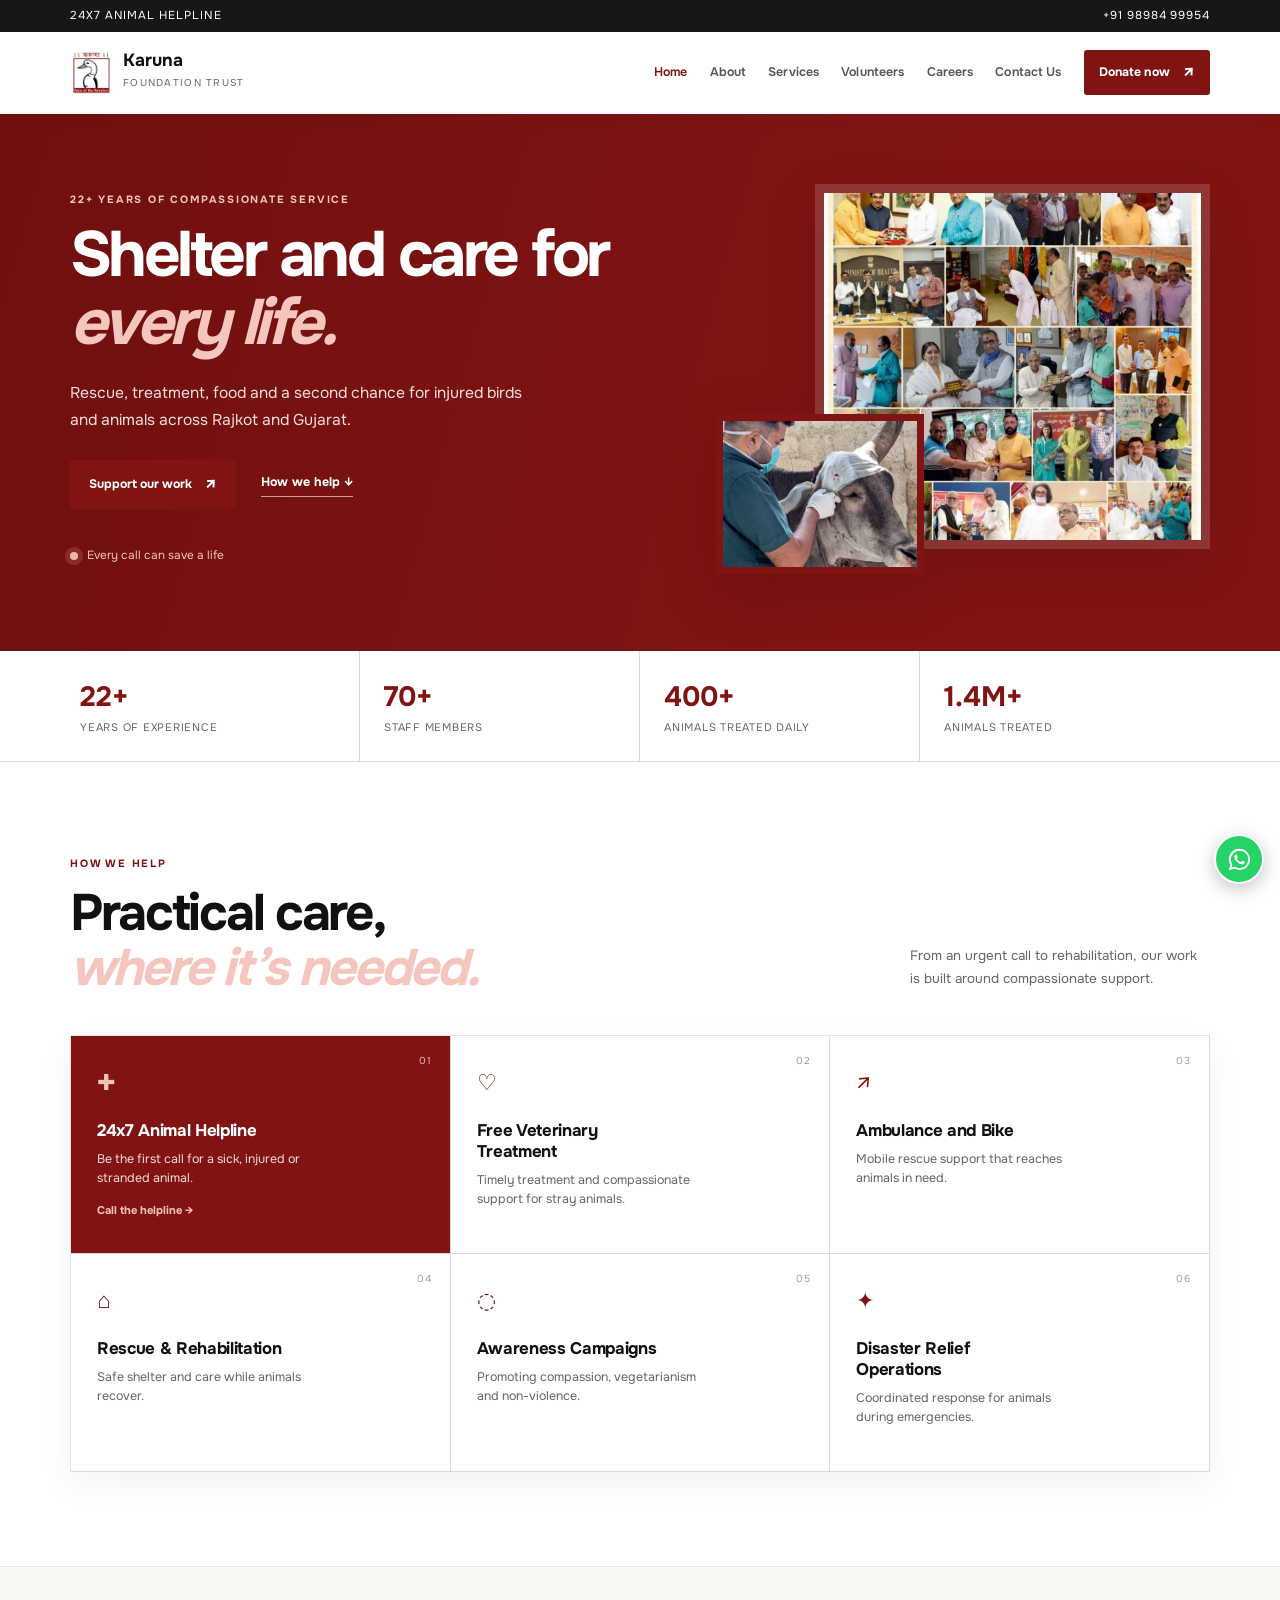
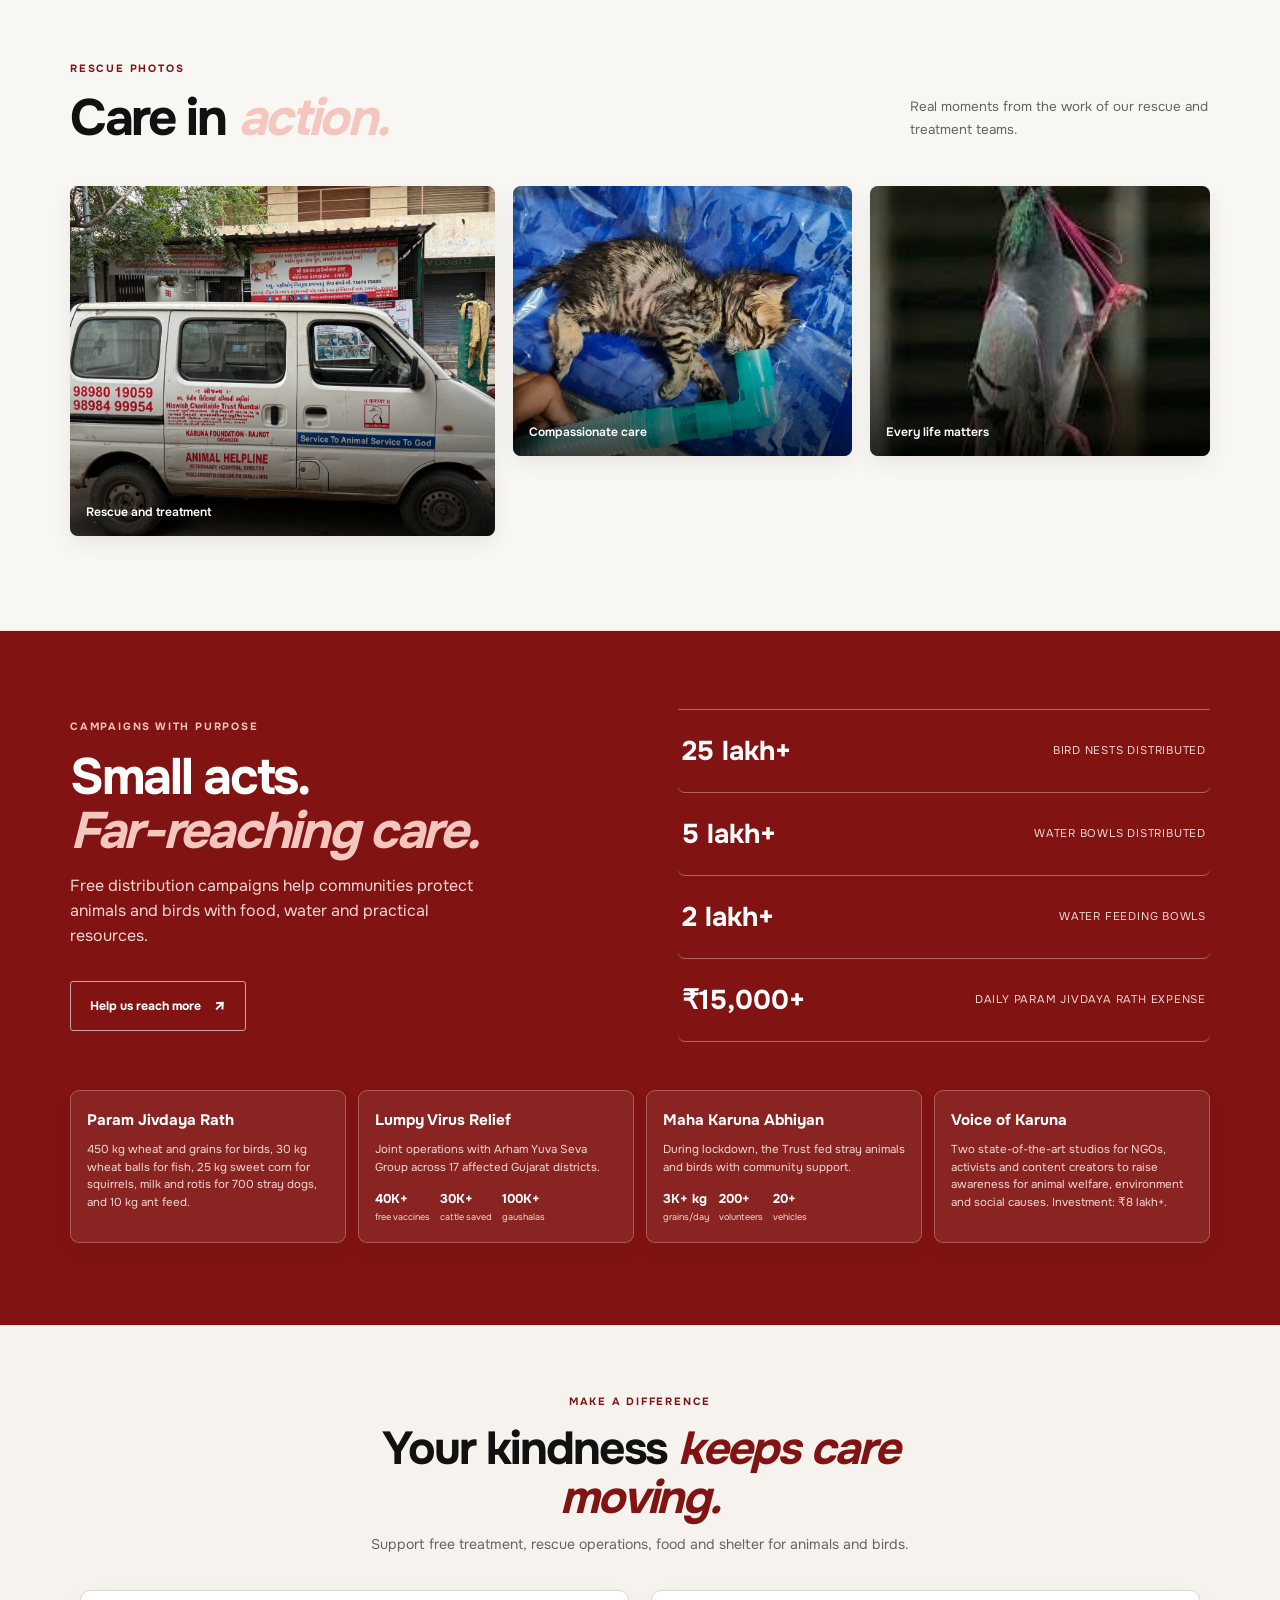
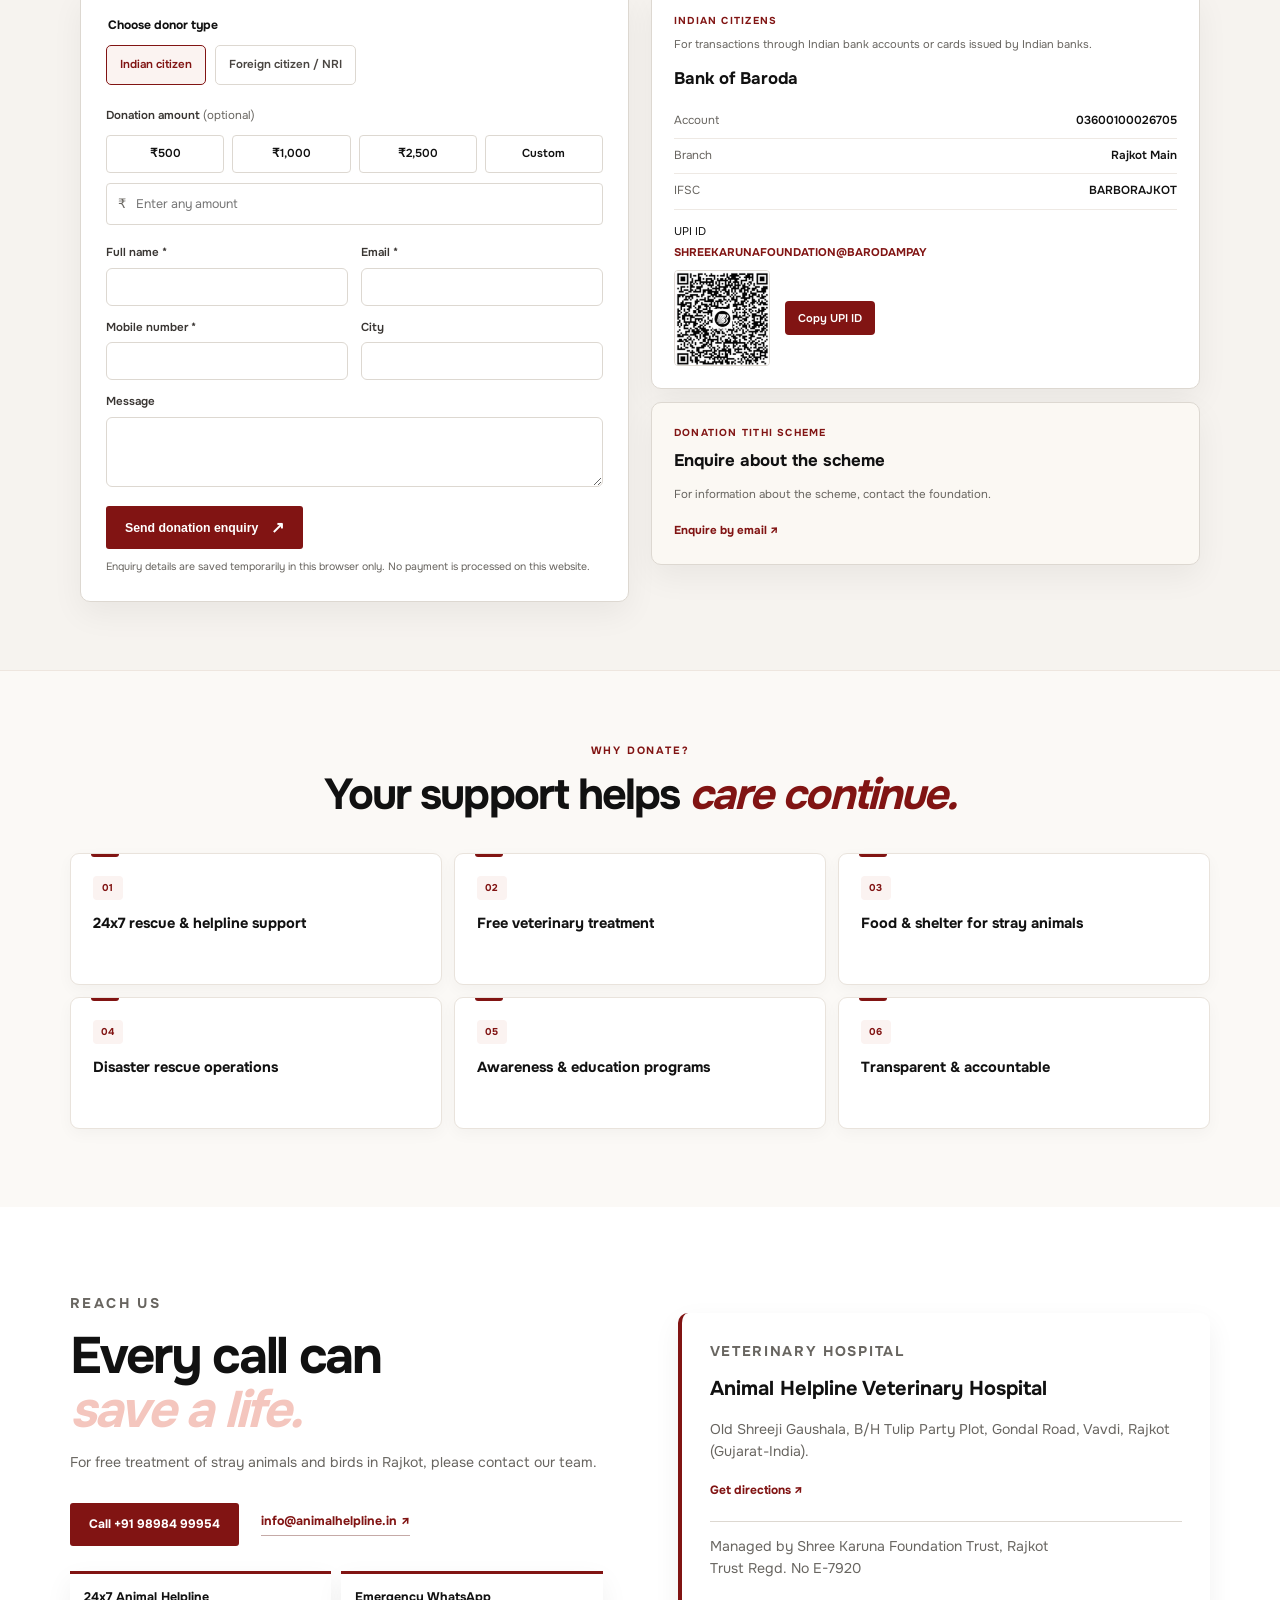
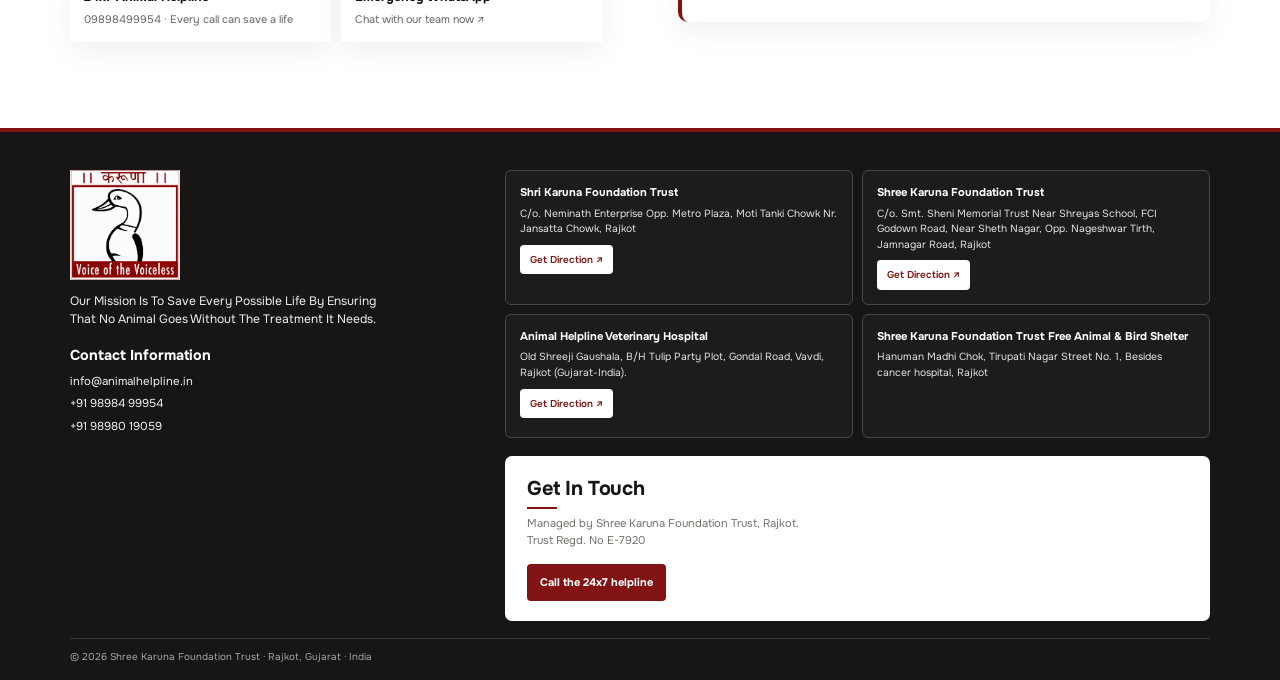
==== commit 1732c42b: "Use local rescue photos on homepage Co-authored-by: Copilot <223556219+Copilot@users.noreply.github." ====
--- a/index.html
+++ b/index.html
@@ -37,8 +37,8 @@
           <p class="hero-note"><span class="pulse"></span> Every call can save a life</p>
         </div>
         <div class="hero-visual">
-          <div class="image-frame main-image"><img src="https://animalhelpline.in/wp-content/uploads/2025/11/WhatsApp-Image-2025-11-11-at-12.50.36-PM.jpeg" alt="Animal rescue team caring for a rescued animal" fetchpriority="high"></div>
-          <div class="image-frame small-image"><img src="https://animalhelpline.in/wp-content/uploads/2025/11/WhatsApp-Image-2025-11-12-at-12.00.42-PM.jpeg" alt="Rescued animal receiving care"></div>
+          <div class="image-frame main-image"><img src="website-assets/home/images/WhatsApp-Image-2025-11-11-at-12.50.36-PM.jpeg" alt="Animal rescue team caring for a rescued animal" fetchpriority="high"></div>
+          <div class="image-frame small-image"><img src="website-assets/home/images/WhatsApp-Image-2025-11-12-at-12.00.42-PM.jpeg" alt="Rescued animal receiving care"></div>
         </div>
       </div>
     </section>
@@ -65,9 +65,9 @@
     <section class="section rescue-photos" id="rescue-photos"><div class="container">
       <div class="section-heading compact-heading"><div><p class="eyebrow">Rescue photos</p><h2>Care in <em>action.</em></h2></div><p class="heading-aside">Real moments from the work of our rescue and treatment teams.</p></div>
       <div class="photo-grid">
-        <figure><img src="https://animalhelpline.in/wp-content/uploads/2025/09/IMG_3999-scaled.jpg" alt="Karuna Foundation animal rescue work"><figcaption>Rescue and treatment</figcaption></figure>
-        <figure><img src="https://animalhelpline.in/wp-content/uploads/2025/11/WhatsApp-Image-2025-11-12-at-12.00.41-PM.jpeg" alt="Animal care at Karuna Foundation"><figcaption>Compassionate care</figcaption></figure>
-        <figure><img src="https://animalhelpline.in/wp-content/uploads/2025/10/WhatsApp-Image-2025-10-06-at-5.58.55-PM.jpeg" alt="Rescue support for animals"><figcaption>Every life matters</figcaption></figure>
+        <figure><img src="website-assets/home/images/IMG_3999-scaled.jpg" alt="Karuna Foundation animal rescue work"><figcaption>Rescue and treatment</figcaption></figure>
+        <figure><img src="website-assets/home/images/WhatsApp-Image-2025-11-12-at-12.00.41-PM.jpeg" alt="Animal care at Karuna Foundation"><figcaption>Compassionate care</figcaption></figure>
+        <figure><img src="website-assets/home/images/WhatsApp-Image-2025-10-06-at-5.58.55-PM.jpeg" alt="Rescue support for animals"><figcaption>Every life matters</figcaption></figure>
       </div>
     </div></section>
 
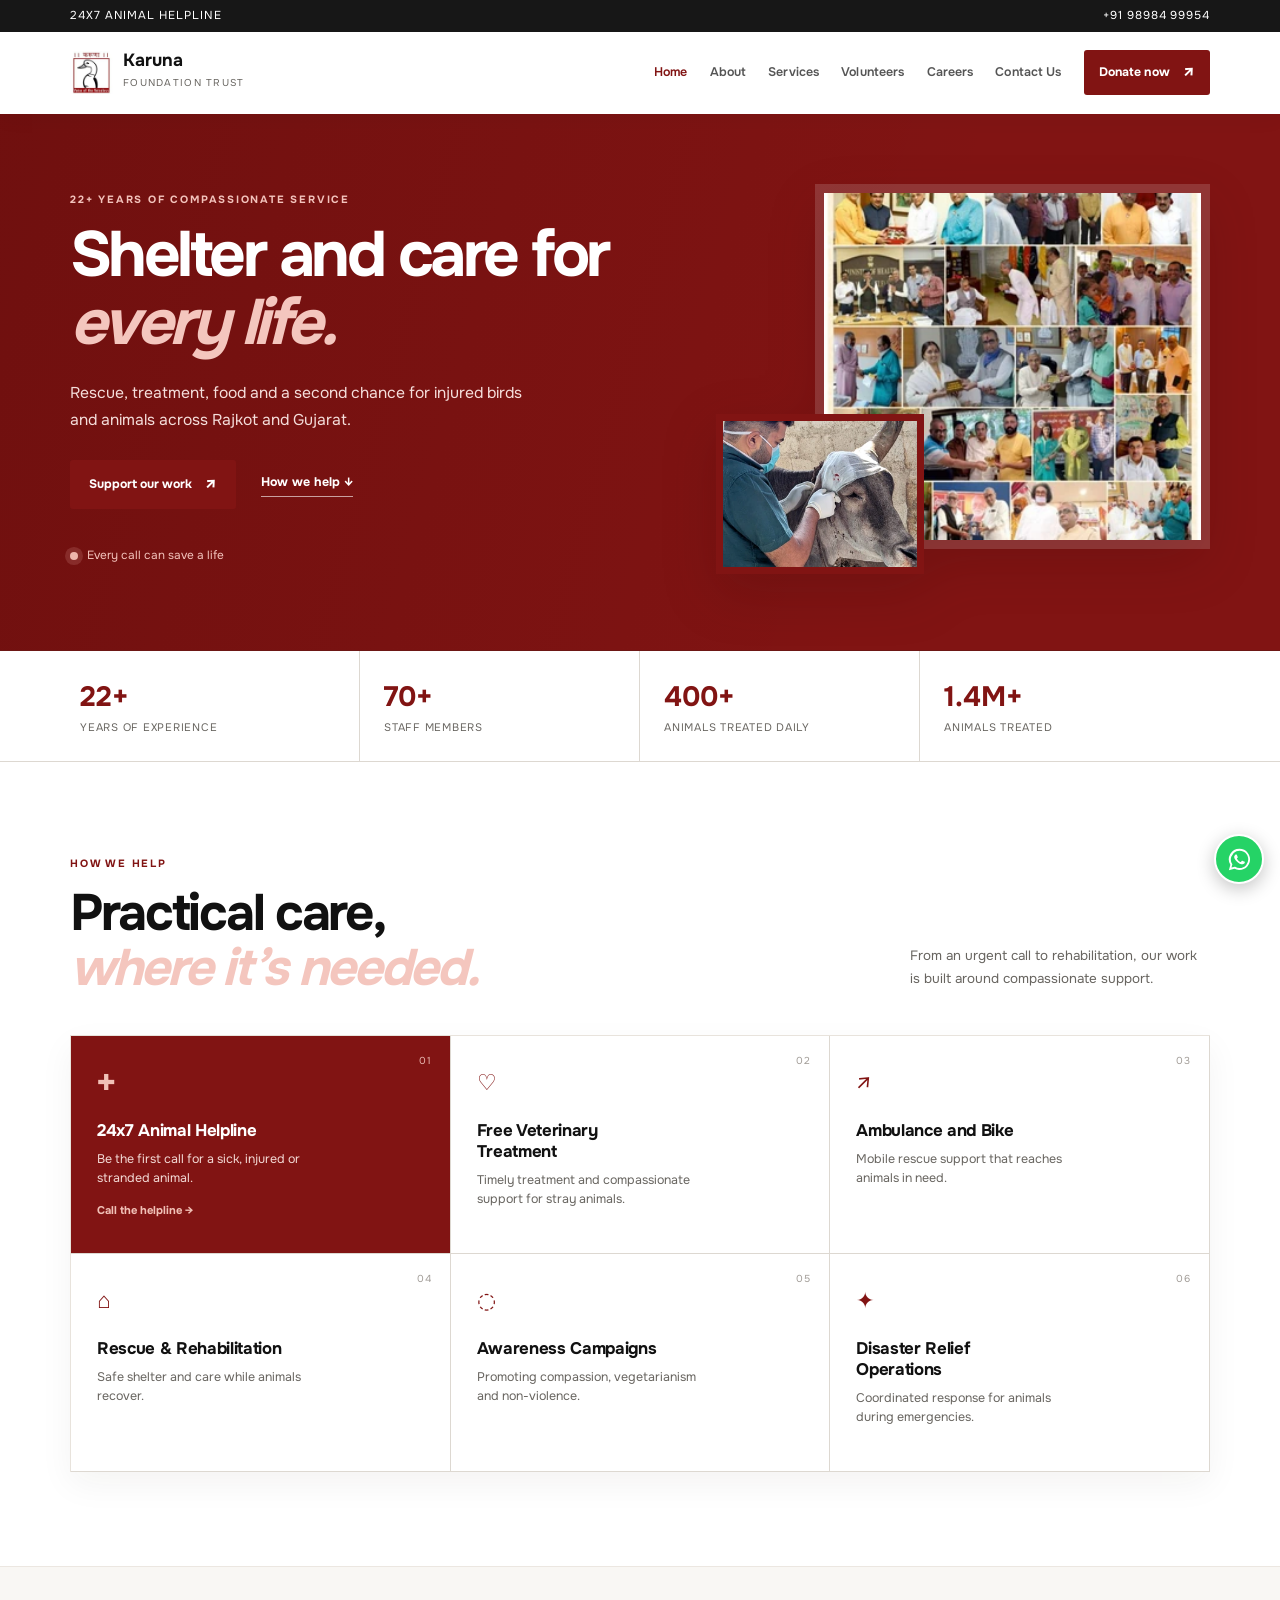
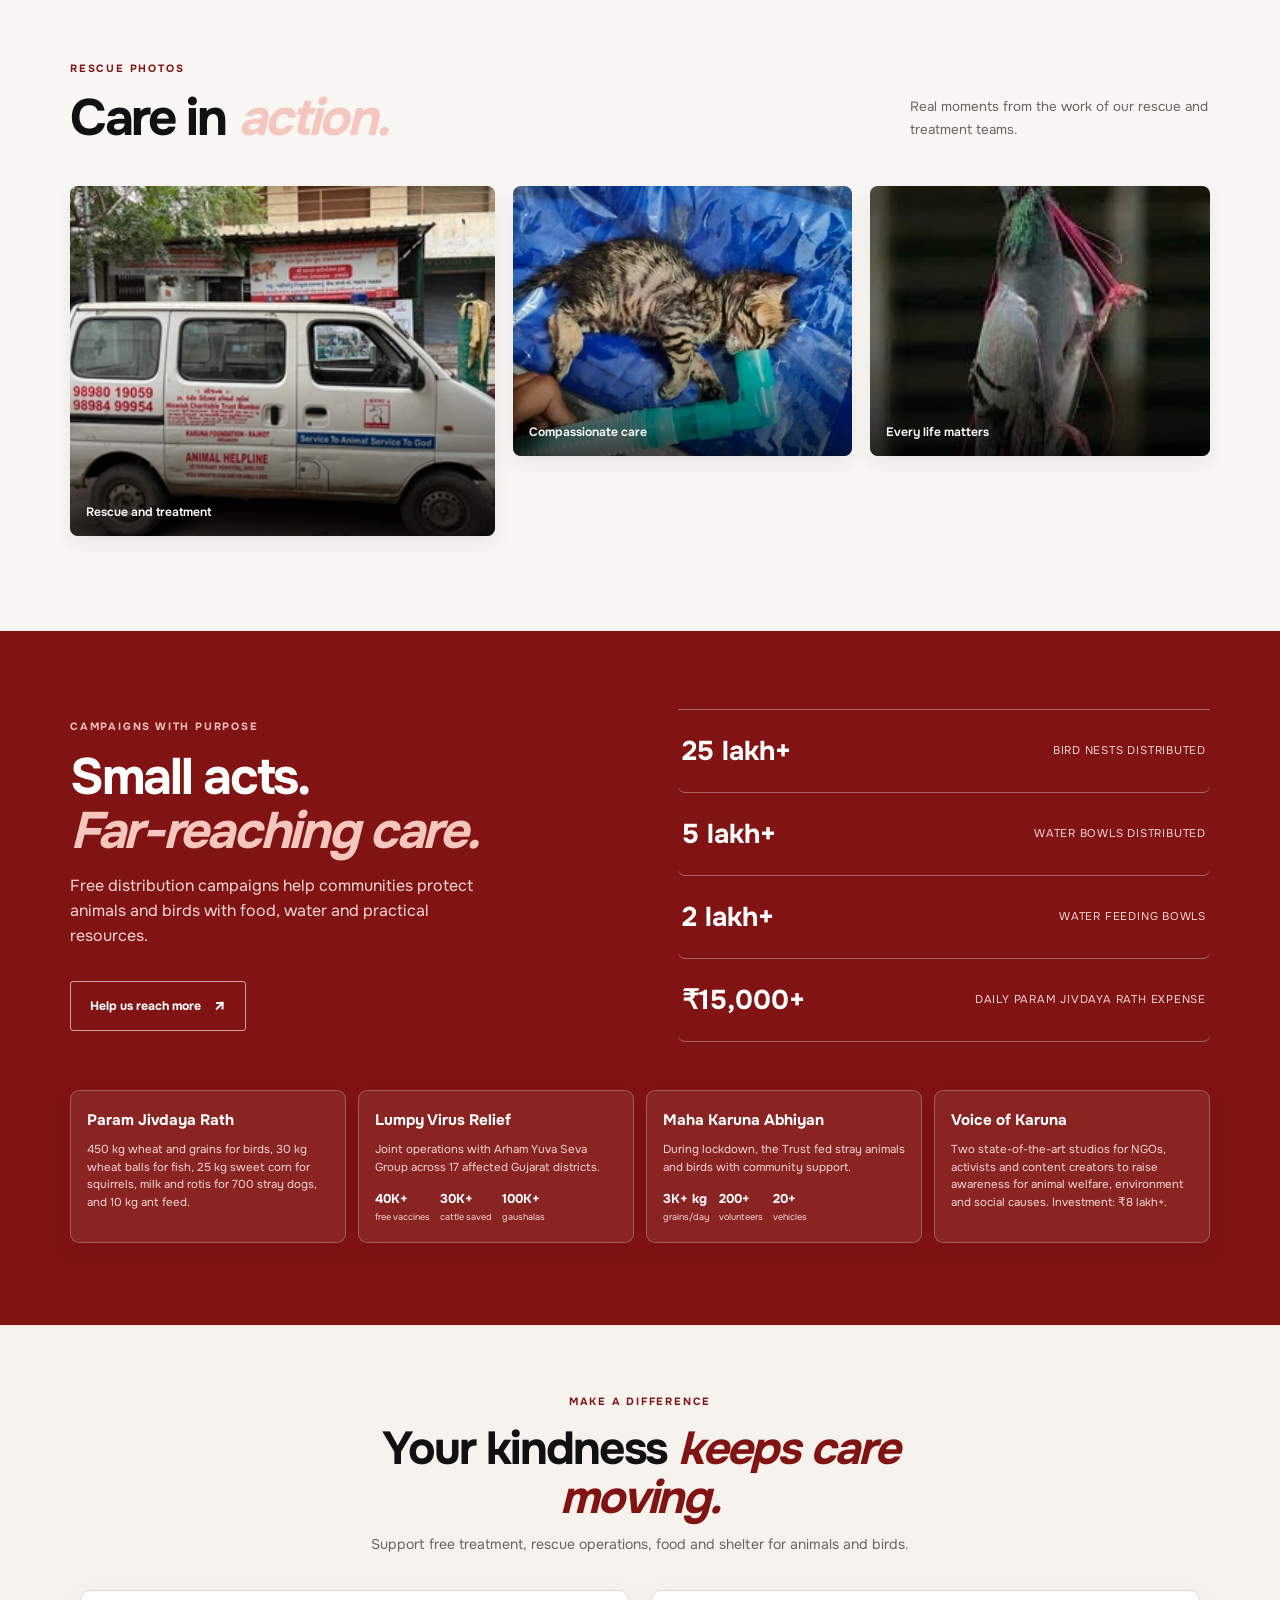
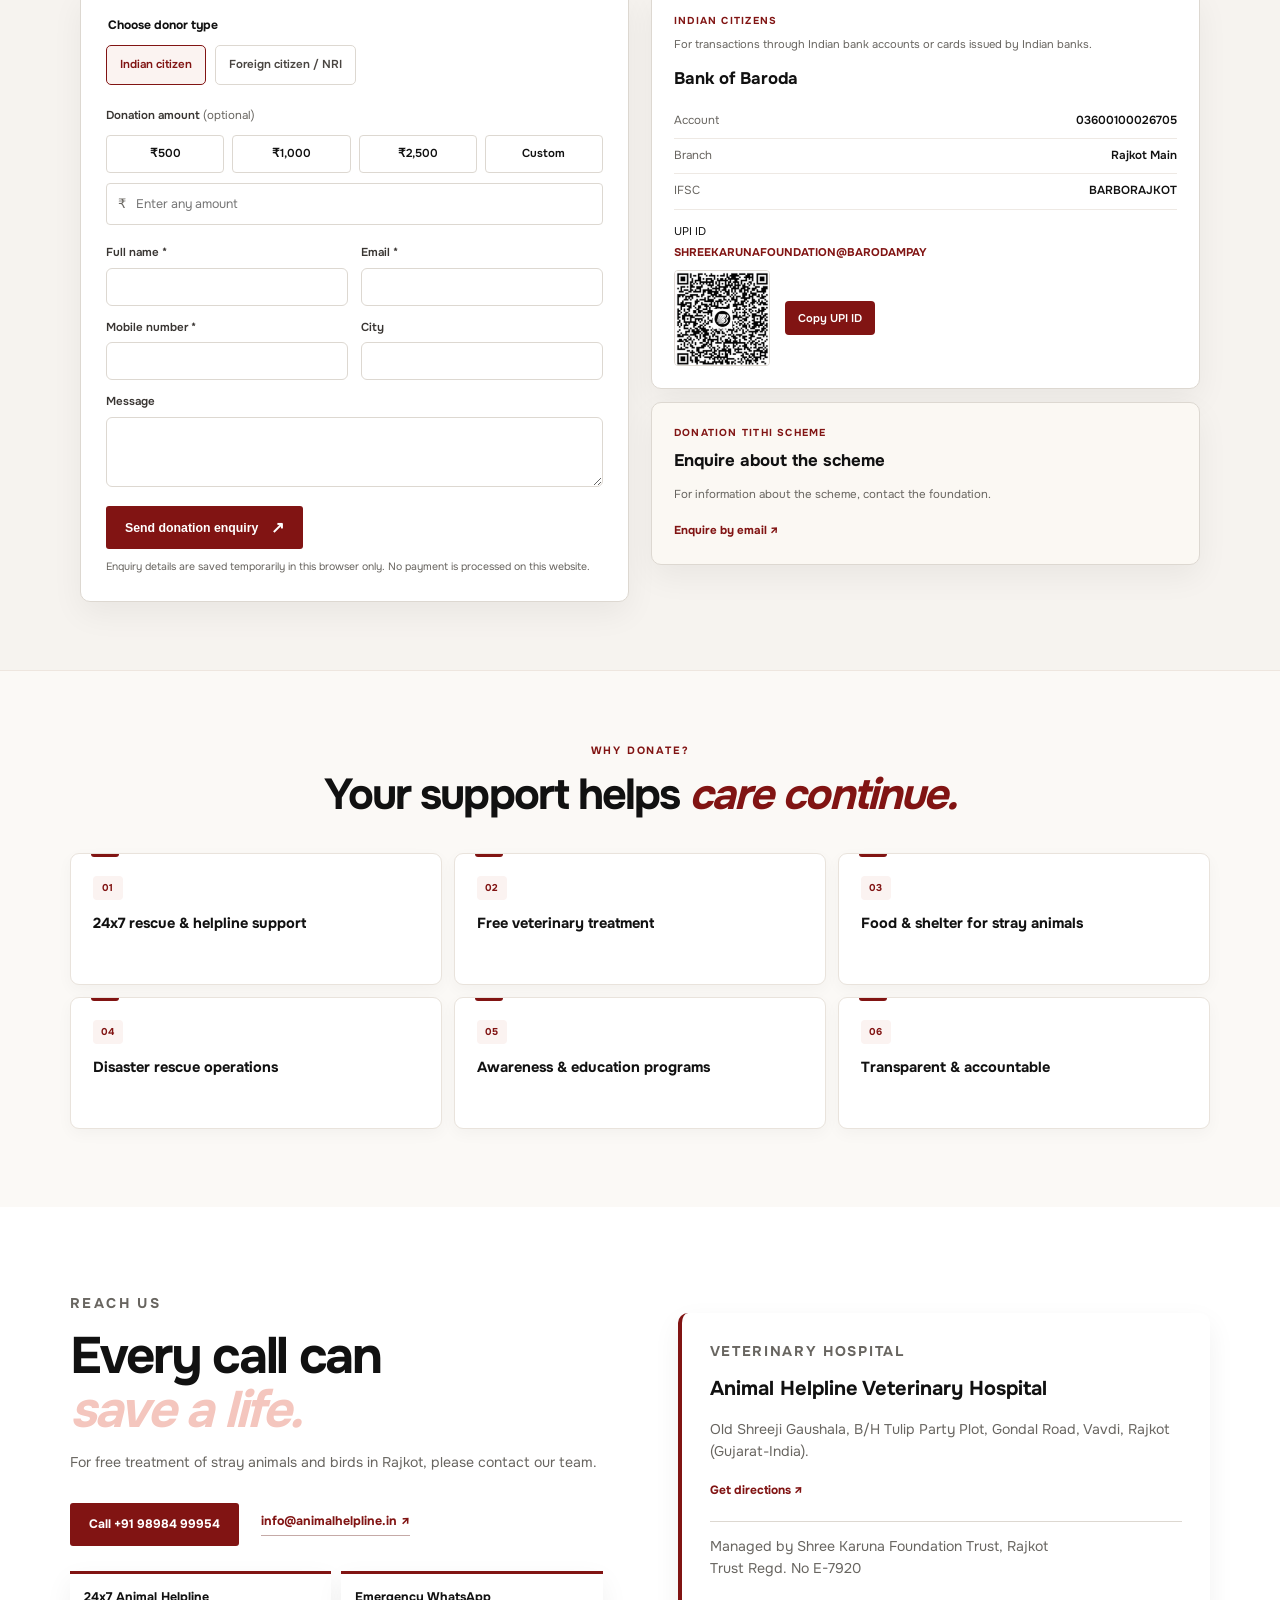
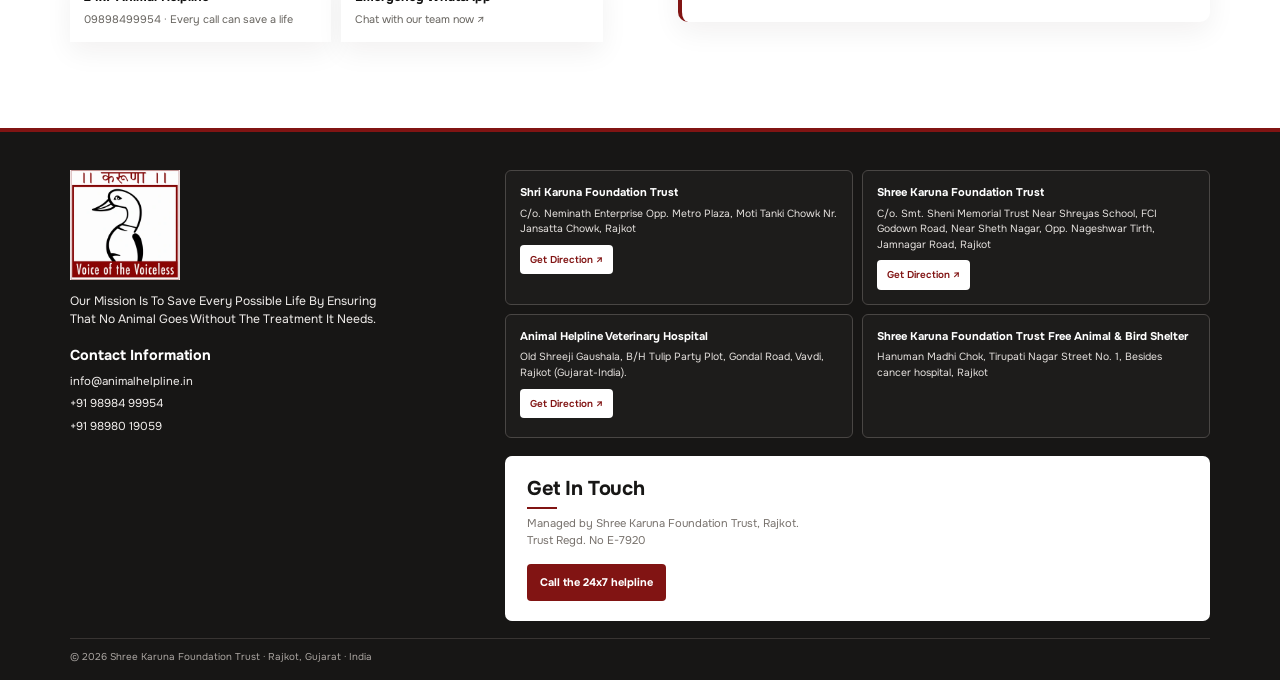
==== commit df460309: "Optimize responsive image loading Co-authored-by: Copilot <223556219+Copilot@users.noreply.github.co" ====
--- a/index.html
+++ b/index.html
@@ -17,7 +17,7 @@
   <header class="site-header">
     <div class="topbar"><div class="container topbar-inner"><span>24x7 Animal Helpline</span><a href="tel:+919898499954">+91 98984 99954</a></div></div>
     <div class="container nav-wrap">
-      <a class="brand" href="#home" aria-label="Karuna Foundation home"><img class="brand-logo" src="karuna-logo.png" alt="Karuna Foundation logo"><span><strong>Karuna</strong><small>Foundation Trust</small></span></a>
+      <a class="brand" href="#home" aria-label="Karuna Foundation home"><img class="brand-logo" src="karuna-logo.png" alt="Karuna Foundation logo" loading="eager" decoding="async"><span><strong>Karuna</strong><small>Foundation Trust</small></span></a>
       <button class="menu-toggle" aria-label="Open menu" aria-expanded="false"><span></span><span></span><span></span></button>
       <nav class="nav-links" aria-label="Main navigation">
         <a class="active" href="index.html">Home</a><a href="about.html">About</a><a href="services.html">Services</a><a href="volunteers.html">Volunteers</a><a href="careers.html">Careers</a><a href="contact.html">Contact Us</a>
@@ -37,8 +37,8 @@
           <p class="hero-note"><span class="pulse"></span> Every call can save a life</p>
         </div>
         <div class="hero-visual">
-          <div class="image-frame main-image"><img src="website-assets/home/images/WhatsApp-Image-2025-11-11-at-12.50.36-PM.jpeg" alt="Animal rescue team caring for a rescued animal" fetchpriority="high"></div>
-          <div class="image-frame small-image"><img src="website-assets/home/images/WhatsApp-Image-2025-11-12-at-12.00.42-PM.jpeg" alt="Rescued animal receiving care"></div>
+          <div class="image-frame main-image"><img src="website-assets/home/images/WhatsApp-Image-2025-11-11-at-12.50.36-PM.jpeg" alt="Animal rescue team caring for a rescued animal" fetchpriority="high" loading="eager" decoding="async" srcset="website-assets/home/images/WhatsApp-Image-2025-11-11-at-12.50.36-PM-320.webp 320w , website-assets/home/images/WhatsApp-Image-2025-11-11-at-12.50.36-PM-640.webp 640w , website-assets/home/images/WhatsApp-Image-2025-11-11-at-12.50.36-PM-960.webp 960w" sizes="(max-width: 560px) 45vw, (max-width: 850px) 35vw, 25vw"></div>
+          <div class="image-frame small-image"><img src="website-assets/home/images/WhatsApp-Image-2025-11-12-at-12.00.42-PM.jpeg" alt="Rescued animal receiving care" loading="lazy" decoding="async" srcset="website-assets/home/images/WhatsApp-Image-2025-11-12-at-12.00.42-PM-320.webp 320w , website-assets/home/images/WhatsApp-Image-2025-11-12-at-12.00.42-PM-640.webp 640w" sizes="(max-width: 560px) 45vw, (max-width: 850px) 35vw, 25vw"></div>
         </div>
       </div>
     </section>
@@ -65,9 +65,9 @@
     <section class="section rescue-photos" id="rescue-photos"><div class="container">
       <div class="section-heading compact-heading"><div><p class="eyebrow">Rescue photos</p><h2>Care in <em>action.</em></h2></div><p class="heading-aside">Real moments from the work of our rescue and treatment teams.</p></div>
       <div class="photo-grid">
-        <figure><img src="website-assets/home/images/IMG_3999-scaled.jpg" alt="Karuna Foundation animal rescue work"><figcaption>Rescue and treatment</figcaption></figure>
-        <figure><img src="website-assets/home/images/WhatsApp-Image-2025-11-12-at-12.00.41-PM.jpeg" alt="Animal care at Karuna Foundation"><figcaption>Compassionate care</figcaption></figure>
-        <figure><img src="website-assets/home/images/WhatsApp-Image-2025-10-06-at-5.58.55-PM.jpeg" alt="Rescue support for animals"><figcaption>Every life matters</figcaption></figure>
+        <figure><img src="website-assets/home/images/IMG_3999-scaled.jpg" alt="Karuna Foundation animal rescue work" loading="lazy" decoding="async" srcset="website-assets/home/images/IMG_3999-scaled-320.webp 320w , website-assets/home/images/IMG_3999-scaled-640.webp 640w , website-assets/home/images/IMG_3999-scaled-960.webp 960w , website-assets/home/images/IMG_3999-scaled-1280.webp 1280w" sizes="(max-width: 560px) 45vw, (max-width: 850px) 35vw, 25vw"><figcaption>Rescue and treatment</figcaption></figure>
+        <figure><img src="website-assets/home/images/WhatsApp-Image-2025-11-12-at-12.00.41-PM.jpeg" alt="Animal care at Karuna Foundation" loading="lazy" decoding="async" srcset="website-assets/home/images/WhatsApp-Image-2025-11-12-at-12.00.41-PM-320.webp 320w , website-assets/home/images/WhatsApp-Image-2025-11-12-at-12.00.41-PM-640.webp 640w , website-assets/home/images/WhatsApp-Image-2025-11-12-at-12.00.41-PM-960.webp 960w" sizes="(max-width: 560px) 45vw, (max-width: 850px) 35vw, 25vw"><figcaption>Compassionate care</figcaption></figure>
+        <figure><img src="website-assets/home/images/WhatsApp-Image-2025-10-06-at-5.58.55-PM.jpeg" alt="Rescue support for animals" loading="lazy" decoding="async"><figcaption>Every life matters</figcaption></figure>
       </div>
     </div></section>
 
@@ -118,7 +118,7 @@
               <dl><div><dt>Account</dt><dd>03600100026705</dd></div><div><dt>Branch</dt><dd>Rajkot Main</dd></div><div><dt>IFSC</dt><dd>BARBORAJKOT</dd></div></dl>
               <p class="upi">UPI ID <strong>SHREEKARUNAFOUNDATION@BARODAMPAY</strong></p>
               <div class="qr-panel">
-                <img class="qr-code" src="website-assets/home/images/image-7-e1786516367550.png" alt="Karuna Foundation donation QR code">
+                <img class="qr-code" src="website-assets/home/images/image-7-e1786516367550.png" alt="Karuna Foundation donation QR code" loading="lazy" decoding="async">
                 <button class="copy-button" type="button" data-copy="SHREEKARUNAFOUNDATION@BARODAMPAY">Copy UPI ID</button>
               </div>
             </article>
@@ -163,7 +163,7 @@
   <footer class="site-footer">
     <div class="site-footer-inner site-footer-main">
       <section class="site-footer-identity">
-        <img class="site-footer-logo" src="website-assets/careers/images/ogo.png" alt="Voice of the Voiceless">
+        <img class="site-footer-logo" src="website-assets/careers/images/ogo.png" alt="Voice of the Voiceless" loading="lazy" decoding="async" srcset="website-assets/careers/images/ogo-320.webp 320w , website-assets/careers/images/ogo-640.webp 640w , website-assets/careers/images/ogo-960.webp 960w" sizes="180px">
         <p>Our Mission Is To Save Every Possible Life By Ensuring That No Animal Goes Without The Treatment It Needs.</p>
         <h2>Contact Information</h2>
         <a href="mailto:info@animalhelpline.in">info@animalhelpline.in</a>
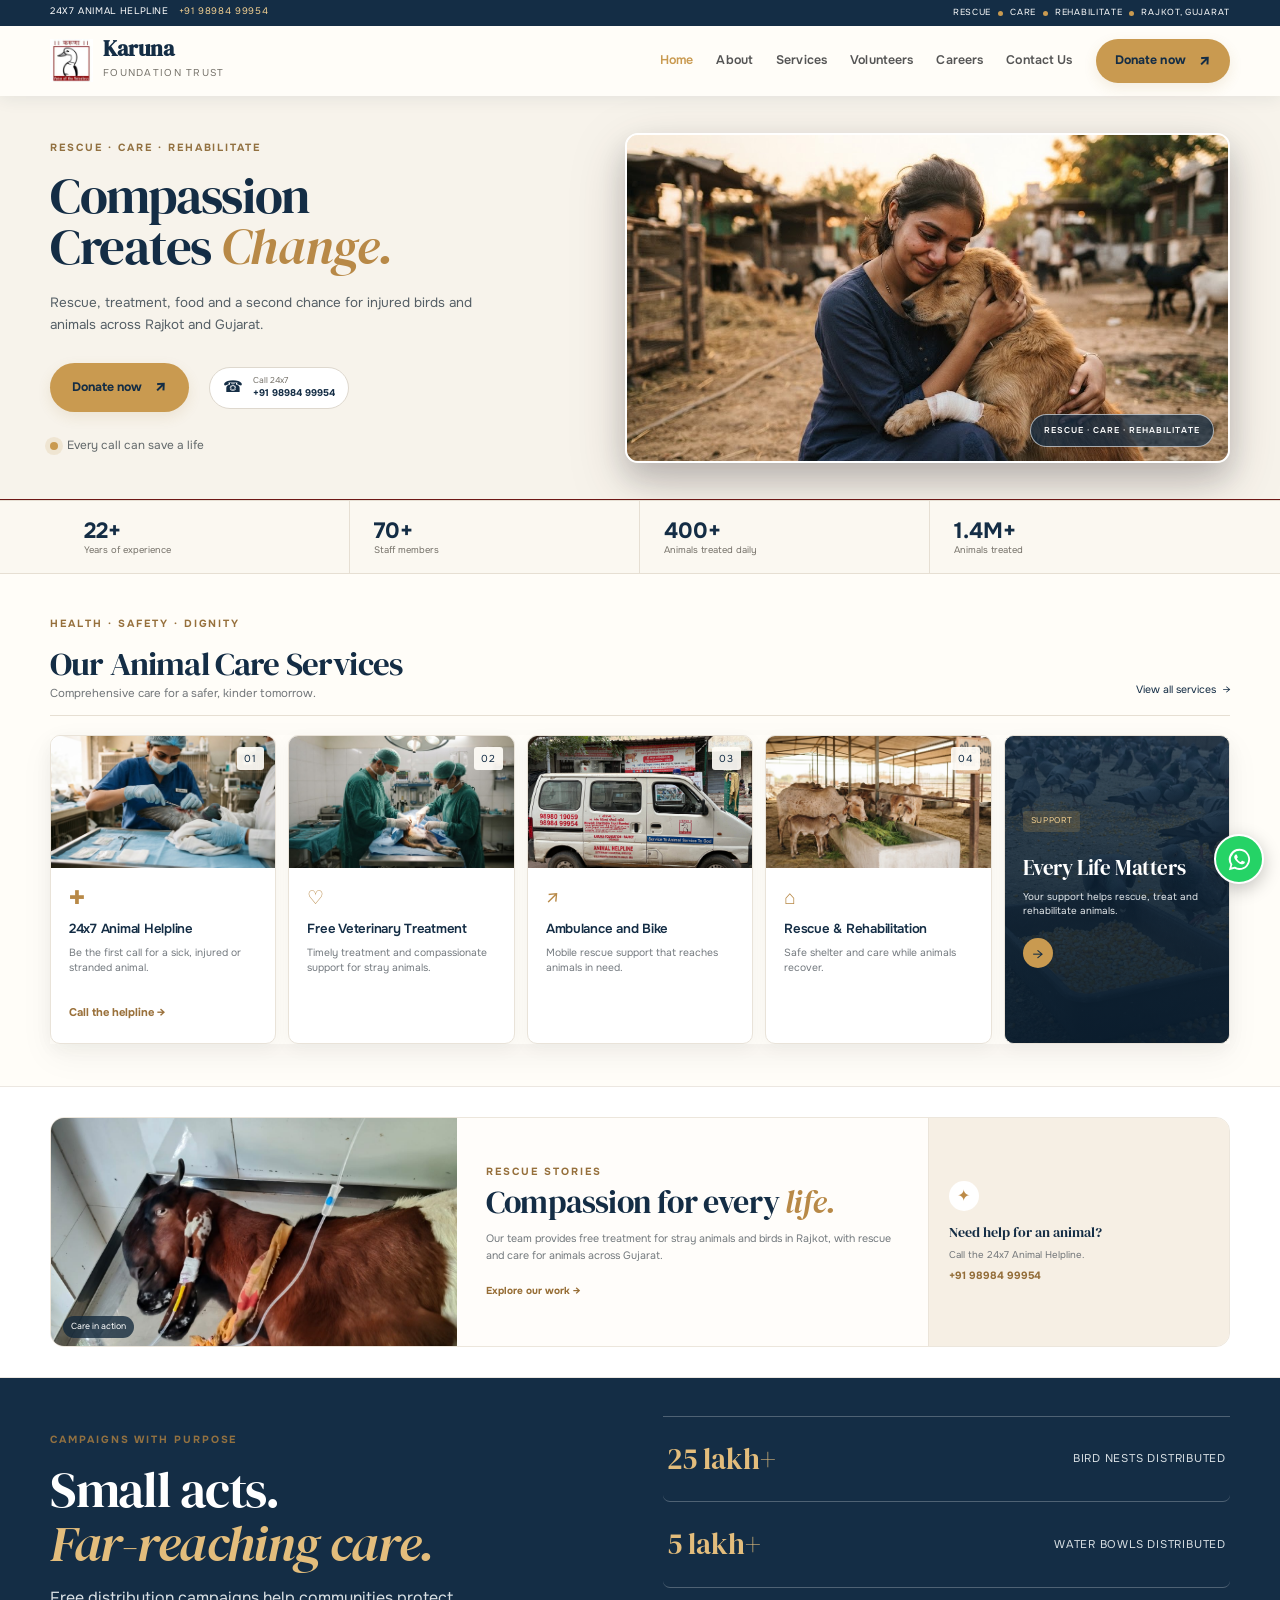
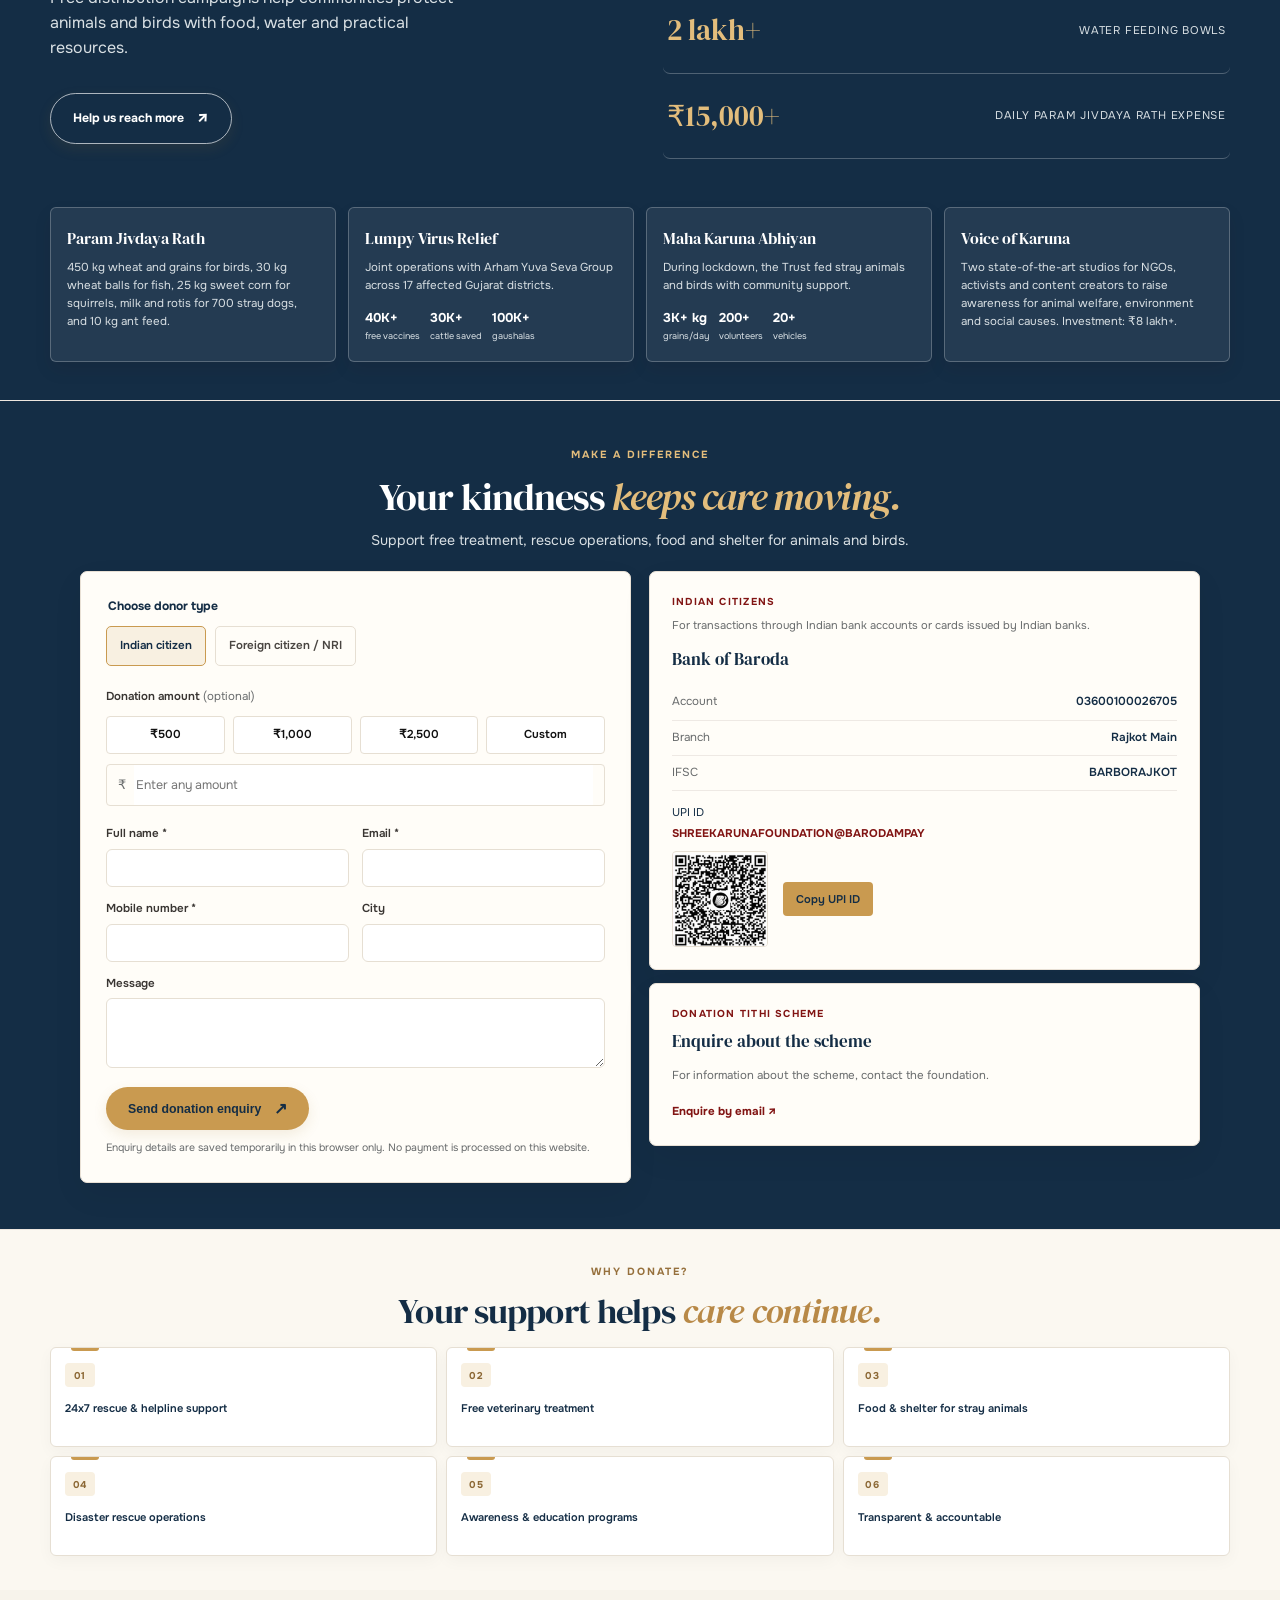
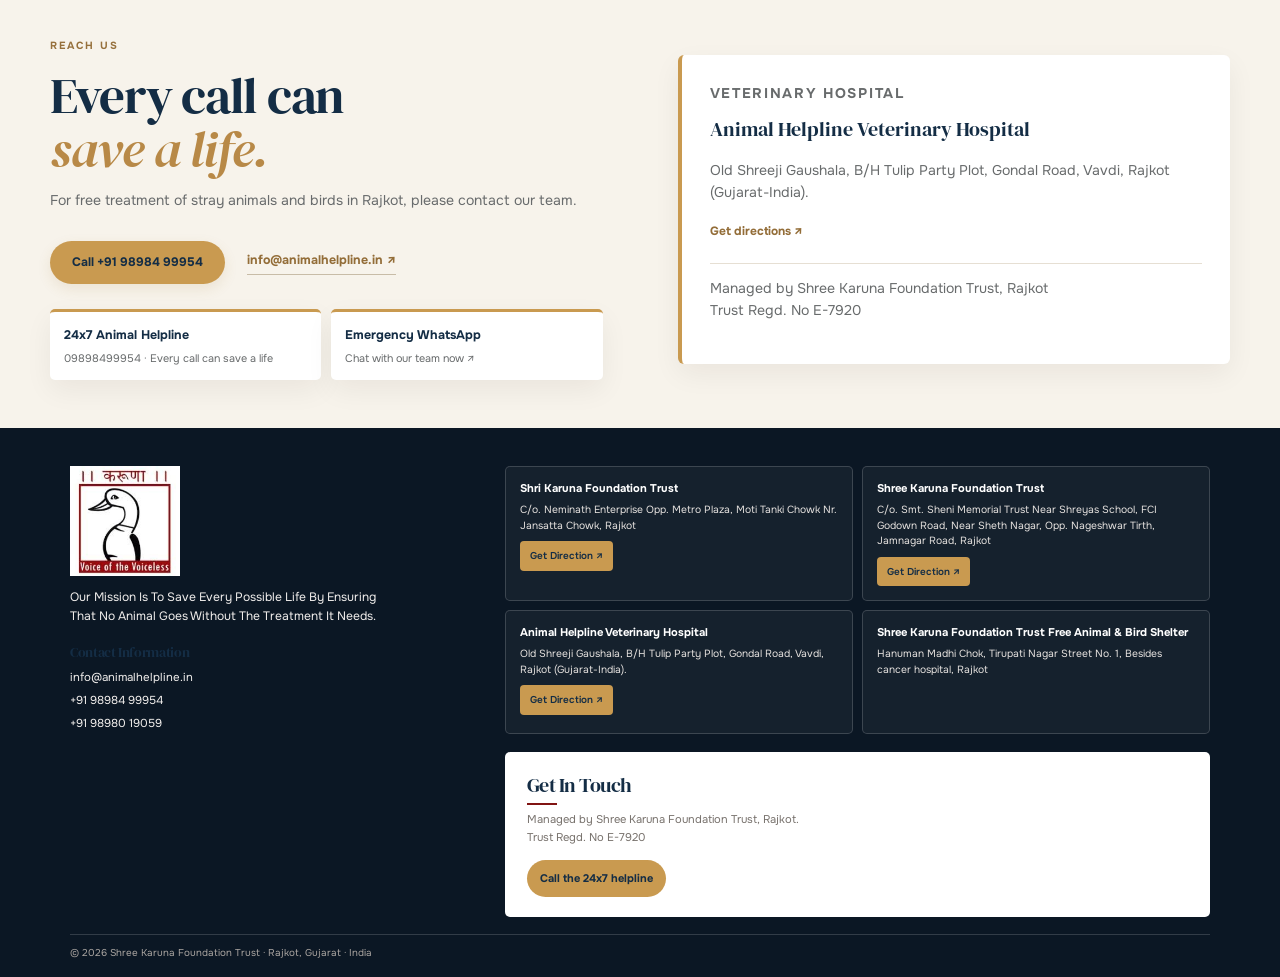
==== commit ad2ad6b6: "Refresh Karuna Foundation website and clean unused assets Co-authored-by: Copilot <223556219+Copilot" ====
--- a/index.html
+++ b/index.html
@@ -8,14 +8,14 @@
   <title>Karuna Foundation | Service to Animals is Service to God</title>
   <link rel="preconnect" href="https://fonts.googleapis.com">
   <link rel="preconnect" href="https://fonts.gstatic.com" crossorigin>
-  <link href="https://fonts.googleapis.com/css2?family=Onest:wght@400;500;600;700&display=swap" rel="stylesheet">
+  <link href="https://fonts.googleapis.com/css2?family=DM+Serif+Display:ital@0;1&family=Onest:wght@400;500;600;700&display=swap" rel="stylesheet">
   <link rel="stylesheet" href="style.css">
   <link rel="stylesheet" href="footer.css">
   <link rel="stylesheet" href="ui-polish.css">
 </head>
-<body>
+<body class="home-page">
   <header class="site-header">
-    <div class="topbar"><div class="container topbar-inner"><span>24x7 Animal Helpline</span><a href="tel:+919898499954">+91 98984 99954</a></div></div>
+    <div class="topbar"><div class="container topbar-inner"><span>24x7 Animal Helpline <a href="tel:+919898499954">+91 98984 99954</a></span><span class="topbar-message">RESCUE <i></i> CARE <i></i> REHABILITATE <i></i> RAJKOT, GUJARAT</span></div></div>
     <div class="container nav-wrap">
       <a class="brand" href="#home" aria-label="Karuna Foundation home"><img class="brand-logo" src="karuna-logo.png" alt="Karuna Foundation logo" loading="eager" decoding="async"><span><strong>Karuna</strong><small>Foundation Trust</small></span></a>
       <button class="menu-toggle" aria-label="Open menu" aria-expanded="false"><span></span><span></span><span></span></button>
@@ -30,15 +30,14 @@
     <section class="hero">
       <div class="container hero-grid">
         <div class="hero-copy">
-          <p class="eyebrow light">22+ years of compassionate service</p>
-          <h1>Shelter and care for <em>every life.</em></h1>
+          <p class="eyebrow light">Rescue · Care · Rehabilitate</p>
+          <h1>Compassion<br>Creates <em>Change.</em></h1>
           <p class="hero-intro">Rescue, treatment, food and a second chance for injured birds and animals across Rajkot and Gujarat.</p>
-          <div class="hero-actions"><a class="button" href="#donate">Support our work <span>↗</span></a><a class="text-link light-link" href="#services">How we help <span>↓</span></a></div>
+          <div class="hero-actions"><a class="button" href="#donate">Donate now <span>↗</span></a><a class="hero-call" href="tel:+919898499954"><span aria-hidden="true">☎</span><span><small>Call 24x7</small><strong>+91 98984 99954</strong></span></a></div>
           <p class="hero-note"><span class="pulse"></span> Every call can save a life</p>
         </div>
         <div class="hero-visual">
-          <div class="image-frame main-image"><img src="website-assets/home/images/WhatsApp-Image-2025-11-11-at-12.50.36-PM.jpeg" alt="Animal rescue team caring for a rescued animal" fetchpriority="high" loading="eager" decoding="async" srcset="website-assets/home/images/WhatsApp-Image-2025-11-11-at-12.50.36-PM-320.webp 320w , website-assets/home/images/WhatsApp-Image-2025-11-11-at-12.50.36-PM-640.webp 640w , website-assets/home/images/WhatsApp-Image-2025-11-11-at-12.50.36-PM-960.webp 960w" sizes="(max-width: 560px) 45vw, (max-width: 850px) 35vw, 25vw"></div>
-          <div class="image-frame small-image"><img src="website-assets/home/images/WhatsApp-Image-2025-11-12-at-12.00.42-PM.jpeg" alt="Rescued animal receiving care" loading="lazy" decoding="async" srcset="website-assets/home/images/WhatsApp-Image-2025-11-12-at-12.00.42-PM-320.webp 320w , website-assets/home/images/WhatsApp-Image-2025-11-12-at-12.00.42-PM-640.webp 640w" sizes="(max-width: 560px) 45vw, (max-width: 850px) 35vw, 25vw"></div>
+          <div class="image-frame main-image"><img src="website-assets/home/images/hero-dog-rescue.jpg" alt="Volunteer comforting a rescued dog at an animal shelter" fetchpriority="high" loading="eager" decoding="async"></div>
         </div>
       </div>
     </section>
@@ -51,23 +50,21 @@
     </div></section>
 
     <section class="section services" id="services"><div class="container">
-      <div class="section-heading"><div><p class="eyebrow">How we help</p><h2>Practical care,<br><em>where it’s needed.</em></h2></div><p class="heading-aside">From an urgent call to rehabilitation, our work is built around compassionate support.</p></div>
+      <div class="section-heading"><div><p class="eyebrow">Health · Safety · Dignity</p><h2>Our Animal Care Services</h2><p class="services-intro">Comprehensive care for a safer, kinder tomorrow.</p></div><a class="all-services-link" href="services.html">View all services <span aria-hidden="true">→</span></a></div>
       <div class="service-grid">
-        <article class="service-card featured"><span class="card-number">01</span><div class="service-icon">✚</div><h3>24x7 Animal Helpline</h3><p>Be the first call for a sick, injured or stranded animal.</p><a href="tel:+919898499954">Call the helpline →</a></article>
-        <article class="service-card"><span class="card-number">02</span><div class="service-icon">♡</div><h3>Free Veterinary Treatment</h3><p>Timely treatment and compassionate support for stray animals.</p></article>
-        <article class="service-card"><span class="card-number">03</span><div class="service-icon">↗</div><h3>Ambulance and Bike</h3><p>Mobile rescue support that reaches animals in need.</p></article>
-        <article class="service-card"><span class="card-number">04</span><div class="service-icon">⌂</div><h3>Rescue &amp; Rehabilitation</h3><p>Safe shelter and care while animals recover.</p></article>
-        <article class="service-card"><span class="card-number">05</span><div class="service-icon">◌</div><h3>Awareness Campaigns</h3><p>Promoting compassion, vegetarianism and non-violence.</p></article>
-        <article class="service-card"><span class="card-number">06</span><div class="service-icon">✦</div><h3>Disaster Relief Operations</h3><p>Coordinated response for animals during emergencies.</p></article>
+        <article class="service-card featured"><span class="card-number">01</span><img src="website-assets/home/images/bird-veterinary-care.jpg" alt="Veterinarian providing treatment to an injured bird" loading="lazy" decoding="async"><div class="service-icon">✚</div><h3>24x7 Animal Helpline</h3><p>Be the first call for a sick, injured or stranded animal.</p><a href="tel:+919898499954">Call the helpline →</a></article>
+        <article class="service-card"><span class="card-number">02</span><img src="website-assets/home/images/dog-veterinary-surgery.jpg" alt="Veterinary team performing surgery on a dog" loading="lazy" decoding="async"><div class="service-icon">♡</div><h3>Free Veterinary Treatment</h3><p>Timely treatment and compassionate support for stray animals.</p></article>
+        <article class="service-card"><span class="card-number">03</span><img src="website-assets/home/images/IMG_3999-scaled.jpg" alt="Karuna Foundation animal rescue ambulance" loading="lazy" decoding="async"><div class="service-icon">↗</div><h3>Ambulance and Bike</h3><p>Mobile rescue support that reaches animals in need.</p></article>
+        <article class="service-card"><span class="card-number">04</span><img src="website-assets/home/images/cow-shelter.jpg" alt="Cows receiving feed and care at a shelter" loading="lazy" decoding="async"><div class="service-icon">⌂</div><h3>Rescue &amp; Rehabilitation</h3><p>Safe shelter and care while animals recover.</p></article>
+        <a class="service-card service-donate" href="#donate"><img src="website-assets/careers/images/IMG_3875.jpg" alt="" loading="lazy" decoding="async"><span class="donate-card-label">Support</span><h3>Every Life Matters</h3><p>Your support helps rescue, treat and rehabilitate animals.</p><span class="service-donate-link" aria-hidden="true">Donate now →</span></a>
       </div>
     </div></section>
 
     <section class="section rescue-photos" id="rescue-photos"><div class="container">
-      <div class="section-heading compact-heading"><div><p class="eyebrow">Rescue photos</p><h2>Care in <em>action.</em></h2></div><p class="heading-aside">Real moments from the work of our rescue and treatment teams.</p></div>
-      <div class="photo-grid">
-        <figure><img src="website-assets/home/images/IMG_3999-scaled.jpg" alt="Karuna Foundation animal rescue work" loading="lazy" decoding="async" srcset="website-assets/home/images/IMG_3999-scaled-320.webp 320w , website-assets/home/images/IMG_3999-scaled-640.webp 640w , website-assets/home/images/IMG_3999-scaled-960.webp 960w , website-assets/home/images/IMG_3999-scaled-1280.webp 1280w" sizes="(max-width: 560px) 45vw, (max-width: 850px) 35vw, 25vw"><figcaption>Rescue and treatment</figcaption></figure>
-        <figure><img src="website-assets/home/images/WhatsApp-Image-2025-11-12-at-12.00.41-PM.jpeg" alt="Animal care at Karuna Foundation" loading="lazy" decoding="async" srcset="website-assets/home/images/WhatsApp-Image-2025-11-12-at-12.00.41-PM-320.webp 320w , website-assets/home/images/WhatsApp-Image-2025-11-12-at-12.00.41-PM-640.webp 640w , website-assets/home/images/WhatsApp-Image-2025-11-12-at-12.00.41-PM-960.webp 960w" sizes="(max-width: 560px) 45vw, (max-width: 850px) 35vw, 25vw"><figcaption>Compassionate care</figcaption></figure>
-        <figure><img src="website-assets/home/images/WhatsApp-Image-2025-10-06-at-5.58.55-PM.jpeg" alt="Rescue support for animals" loading="lazy" decoding="async"><figcaption>Every life matters</figcaption></figure>
+      <div class="home-story">
+        <figure><img src="website-assets/services/images/WhatsApp-Image-2025-11-12-at-12.00.41-PM-1.jpeg" alt="An animal receiving treatment from the veterinary team" loading="lazy" decoding="async"><figcaption>Care in action</figcaption></figure>
+        <div class="home-story-copy"><p class="eyebrow">Rescue stories</p><h2>Compassion for every <em>life.</em></h2><p>Our team provides free treatment for stray animals and birds in Rajkot, with rescue and care for animals across Gujarat.</p><a href="services.html">Explore our work <span aria-hidden="true">→</span></a></div>
+        <aside class="home-story-contact"><span class="story-contact-mark" aria-hidden="true">✦</span><strong>Need help for an animal?</strong><p>Call the 24x7 Animal Helpline.</p><a href="tel:+919898499954">+91 98984 99954</a></aside>
       </div>
     </div></section>
 
@@ -163,7 +160,7 @@
   <footer class="site-footer">
     <div class="site-footer-inner site-footer-main">
       <section class="site-footer-identity">
-        <img class="site-footer-logo" src="website-assets/careers/images/ogo.png" alt="Voice of the Voiceless" loading="lazy" decoding="async" srcset="website-assets/careers/images/ogo-320.webp 320w , website-assets/careers/images/ogo-640.webp 640w , website-assets/careers/images/ogo-960.webp 960w" sizes="180px">
+        <img class="site-footer-logo" src="karuna-logo.png" alt="Karuna Foundation Trust logo" loading="lazy" decoding="async">
         <p>Our Mission Is To Save Every Possible Life By Ensuring That No Animal Goes Without The Treatment It Needs.</p>
         <h2>Contact Information</h2>
         <a href="mailto:info@animalhelpline.in">info@animalhelpline.in</a>
--- a/ui-polish.css
+++ b/ui-polish.css
@@ -69,3 +69,602 @@
 @media (prefers-reduced-motion: reduce) {
   *, *::before, *::after { scroll-behavior: auto !important; transition-duration: .01ms !important; animation-duration: .01ms !important; }
 }
+
+.home-page {
+  --navy: #142d45;
+  --gold: #c99a50;
+  --cream: #f7f3eb;
+  --line: #e6dfd3;
+  --muted: #686b6c;
+  background: var(--cream);
+  color: var(--navy);
+}
+.home-page { scroll-padding-top: 110px; }
+.home-page .container { width: min(1180px, calc(100% - 64px)); }
+.home-page .site-header { position: sticky; top: 0; background: #fffdf8; box-shadow: 0 3px 16px rgba(20, 45, 69, .08); }
+.home-page .topbar { background: var(--navy); color: #fff; font-size: .66rem; letter-spacing: .06em; }
+.home-page .topbar-inner { padding: 6px 0; }
+.home-page .topbar a { color: #f1cf91; }
+.home-page .nav-wrap { min-height: 70px; }
+.home-page .brand strong { color: var(--navy); font-family: "DM Serif Display", Georgia, serif; font-size: 1.35rem; }
+.home-page .brand small { color: #77736b; }
+.home-page .nav-links { gap: clamp(12px, 1.8vw, 24px); }
+.home-page .nav-links > a:not(.button):hover,
+.home-page .nav-links > a.active:not(.button),
+.home-page .footer-links a:hover { color: var(--gold); }
+.home-page .button {
+  border-radius: 999px;
+  background: var(--gold);
+  color: var(--navy);
+  padding: 12px 22px;
+  box-shadow: 0 5px 14px rgba(157, 112, 42, .12);
+  transition: transform .2s ease, background-color .2s ease, box-shadow .2s ease;
+}
+.home-page .button:hover { background: #d8ad69; color: var(--navy); transform: translateY(-2px); box-shadow: 0 9px 20px rgba(157, 112, 42, .2); }
+.home-page .button-small { padding: 10px 19px; }
+.home-page .hero { padding: 0; overflow: hidden; background: var(--cream); color: var(--navy); }
+.home-page .hero:after { display: none; }
+.home-page .hero-grid { grid-template-columns: .94fr 1.06fr; gap: 5.5%; min-height: 440px; }
+.home-page .hero-copy { padding: 67px 0 58px; }
+.home-page .eyebrow { color: #96703c; font-size: .65rem; letter-spacing: .19em; }
+.home-page .eyebrow.light { color: #927141; }
+.home-page .hero h1,
+.home-page h2,
+.home-page .section-heading h2,
+.home-page .campaign-copy h2,
+.home-page .donate h2,
+.home-page .contact h2 {
+  color: var(--navy);
+  font-family: "DM Serif Display", Georgia, serif;
+  font-weight: 400;
+  letter-spacing: -.025em;
+}
+.home-page .hero h1 { max-width: 550px; font-size: clamp(2.8rem, 4.2vw, 3.85rem); line-height: .99; }
+.home-page .hero h1 em,
+.home-page h2 em { color: #b88947; font-weight: 400; }
+.home-page .hero-intro { max-width: 410px; margin: 20px 0 26px; color: #555f66; font-size: .92rem; }
+.home-page .hero-actions { gap: 20px; }
+.home-page .text-link { color: var(--navy); border-color: #c8bca7; }
+.home-page .hero-note { color: #62686a; margin-top: 25px; }
+.home-page .pulse { background: var(--gold); box-shadow: 0 0 0 5px rgba(201, 154, 80, .16); }
+.home-page .hero-visual { min-height: 440px; }
+.home-page .main-image { position: absolute; inset: 0; width: 100%; height: 100%; margin: 0; overflow: hidden; border: 0; border-radius: 5px; }
+.home-page .main-image img { object-position: left center; }
+.home-page .hero-visual:after {
+  position: absolute;
+  right: 18px;
+  bottom: 18px;
+  padding: 9px 13px;
+  border: 1px solid rgba(255, 255, 255, .6);
+  border-radius: 3px;
+  background: rgba(20, 45, 69, .74);
+  color: #fff;
+  content: "RESCUE · CARE · REHABILITATE";
+  font-size: .58rem;
+  font-weight: 600;
+  letter-spacing: .12em;
+}
+.home-page .stats { background: #fbf8f1; border-block: 1px solid var(--line); }
+.home-page .stats-grid { grid-template-columns: repeat(4, minmax(0, 1fr)); }
+.home-page .stat { padding: 20px 27px; border-color: var(--line); }
+.home-page .stat strong { color: var(--navy); font-family: "DM Serif Display", Georgia, serif; font-size: 1.95rem; font-weight: 400; }
+.home-page .stat span { color: #77736b; font-size: .64rem; letter-spacing: .06em; }
+.home-page .section { padding: 70px 0; }
+.home-page .section-heading { margin-bottom: 24px; }
+.home-page .section-heading h2 { font-size: clamp(2.2rem, 3.3vw, 3rem); line-height: 1.06; }
+.home-page .heading-aside { max-width: 340px; color: #646a6c; }
+.home-page .services { background: #fffdf8; }
+.home-page .service-grid { grid-template-columns: repeat(3, minmax(0, 1fr)); gap: 14px; border: 0; }
+.home-page .service-card {
+  min-height: 0;
+  padding: 0 0 19px;
+  overflow: hidden;
+  border: 1px solid #e9e3d9;
+  border-radius: 7px;
+  background: #fff;
+  color: var(--navy);
+  box-shadow: 0 5px 18px rgba(33, 43, 49, .045);
+  transition: transform .22s ease, box-shadow .22s ease;
+}
+.home-page .service-card:hover { transform: translateY(-4px); box-shadow: 0 14px 28px rgba(33, 43, 49, .11); }
+.home-page .service-card.featured { background: #fff; color: var(--navy); }
+.home-page .service-card > img { width: 100%; height: 150px; object-fit: cover; }
+.home-page .card-number { top: 11px; right: 11px; padding: 4px 7px; border-radius: 3px; background: rgba(255, 253, 248, .92); color: var(--navy); }
+.home-page .service-icon { margin: 15px 18px 8px; color: #b88947; font-size: 1.2rem; }
+.home-page .featured .service-icon { color: #b88947; }
+.home-page .service-card h3 { margin: 0 18px 7px; font-family: "DM Serif Display", Georgia, serif; font-size: 1.15rem; font-weight: 400; }
+.home-page .service-card p { margin: 0 18px; color: #676c6e; font-size: .74rem; }
+.home-page .service-card a { margin: 11px 18px 0; color: #9a713b; }
+.home-page .rescue-photos { background: var(--cream); }
+.home-page .photo-grid { gap: 13px; }
+.home-page .photo-grid figure,
+.home-page .photo-grid figure:first-child { border-radius: 6px; }
+.home-page .photo-grid img { transition: transform .35s ease; }
+.home-page .photo-grid figure:hover img { transform: scale(1.035); }
+.home-page .campaign-band,
+.home-page .donate { background: var(--navy); color: #fff; }
+.home-page .campaign-band { padding: 64px 0; }
+.home-page .campaign-copy h2,
+.home-page .donate h2 { color: #fff; }
+.home-page .campaign-copy h2 em,
+.home-page .donate h2 em { color: #e3bd7c; }
+.home-page .campaign-copy > p:not(.eyebrow),
+.home-page .donate-grid > div > p:not(.eyebrow) { color: #d9e0e4; }
+.home-page .button-outline { border-color: rgba(255, 255, 255, .65); background: transparent; color: #fff; }
+.home-page .button-outline:hover { background: #fff; color: var(--navy); }
+.home-page .campaign-list { border-color: rgba(255, 255, 255, .25); }
+.home-page .campaign-list div { border-color: rgba(255, 255, 255, .25); }
+.home-page .campaign-list strong { color: #e3bd7c; font-family: "DM Serif Display", Georgia, serif; font-size: 1.8rem; font-weight: 400; }
+.home-page .campaign-list span { color: #d9e0e4; }
+.home-page .campaign-details article { border-color: rgba(255, 255, 255, .24); border-radius: 6px; }
+.home-page .campaign-details h3 { font-family: "DM Serif Display", Georgia, serif; font-size: 1rem; font-weight: 400; }
+.home-page .campaign-details p,
+.home-page .detail-stats small { color: #d9e0e4; }
+.home-page .donate { padding: 68px 0; }
+.home-page .donate-heading { max-width: 680px; margin-bottom: 28px; }
+.home-page .donate-heading > p:last-child { color: #d9e0e4; }
+.home-page .donate .eyebrow { color: #e3bd7c; }
+.home-page .donation-main,
+.home-page .payment-card,
+.home-page .tithi-card { border: 1px solid #e8e0d5; border-radius: 7px; background: #fffdf8; color: var(--navy); }
+.home-page .payment-card h3,
+.home-page .tithi-card h3 { color: var(--navy); font-family: "DM Serif Display", Georgia, serif; font-weight: 400; }
+.home-page .donor-type label input:checked + span { border-color: var(--gold); background: #f8f0e1; color: var(--navy); }
+.home-page .amount-options button.selected,
+.home-page .copy-button { border-color: var(--gold); background: var(--gold); color: var(--navy); }
+.home-page .copy-button:hover { background: #d8ad69; }
+.home-page .why-donate { background: #fbf8f1; }
+.home-page .why-heading h2 { color: var(--navy); font-family: "DM Serif Display", Georgia, serif; font-weight: 400; }
+.home-page .why-heading h2 em { color: #b88947; }
+.home-page .why-grid article { border-color: var(--line); border-radius: 6px; }
+.home-page .why-grid article:before { background: var(--gold); }
+.home-page .why-grid article > span { background: #f8f0e1; color: #8c6835; }
+.home-page .why-grid h3 { color: var(--navy); font-family: "DM Serif Display", Georgia, serif; font-size: 1rem; font-weight: 400; }
+.home-page .contact { background: var(--cream); }
+.home-page .location-card { border-left-color: var(--gold); border-radius: 6px; }
+.home-page .location-card h3 { color: var(--navy); font-family: "DM Serif Display", Georgia, serif; font-weight: 400; }
+.home-page .location-card a,
+.home-page .contact-actions .text-link { color: #936d38; }
+.home-page .quick-contacts a { border-top-color: var(--gold); border-radius: 5px; }
+.home-page .quick-contacts strong { color: var(--navy); }
+.home-page .site-footer { border-top: 0; background: #10263b; }
+.home-page .site-footer-contact { border-radius: 5px; }
+.home-page .site-footer-location { border-color: rgba(255, 255, 255, .17); border-radius: 5px; background: rgba(255, 255, 255, .045); }
+.home-page .site-footer-location a { background: var(--gold); color: var(--navy); }
+.home-page .site-footer-contact .site-footer-call { border-radius: 999px; background: var(--gold); color: var(--navy); }
+.home-page .site-footer-copyright { border-color: rgba(255, 255, 255, .16); }
+@media (max-width: 850px) {
+  .home-page .container { width: min(100% - 36px, 680px); }
+  .home-page .nav-links { top: 100px; }
+  .home-page .hero-grid { grid-template-columns: 1fr 1fr; gap: 24px; min-height: 380px; }
+  .home-page .hero-copy { padding: 54px 0 44px; }
+  .home-page .hero-visual { min-height: 380px; }
+  .home-page .hero h1 { font-size: clamp(2.7rem, 6.4vw, 4rem); }
+  .home-page .service-grid { grid-template-columns: repeat(2, minmax(0, 1fr)); }
+  .home-page .campaign-details { grid-template-columns: repeat(2, minmax(0, 1fr)); }
+}
+@media (max-width: 560px) {
+  .home-page .container { width: calc(100% - 32px); }
+  .home-page .topbar-inner { font-size: .6rem; }
+  .home-page .nav-wrap { min-height: 66px; }
+  .home-page .nav-links { top: 98px; }
+  .home-page .hero-grid { grid-template-columns: 1fr; gap: 0; }
+  .home-page .hero-copy { padding: 42px 0 29px; }
+  .home-page .hero h1 { max-width: 390px; font-size: clamp(2.8rem, 12vw, 4rem); }
+  .home-page .hero-intro { max-width: 380px; margin: 15px 0 19px; font-size: .85rem; }
+  .home-page .hero-note { margin-top: 19px; }
+  .home-page .hero-visual { min-height: 270px; margin-bottom: 22px; }
+  .home-page .main-image { border-radius: 5px; }
+  .home-page .stats-grid { grid-template-columns: repeat(2, minmax(0, 1fr)); }
+  .home-page .stat,
+  .home-page .stat:first-child { padding: 15px 12px; }
+  .home-page .stat:nth-child(2) { border-right: 0; }
+  .home-page .stat:nth-child(3) { padding-left: 12px; }
+  .home-page .section { padding: 48px 0; }
+  .home-page .section-heading { display: flex; align-items: end; gap: 12px; }
+  .home-page .section-heading h2 { font-size: clamp(1.9rem, 8vw, 2.55rem); }
+  .home-page .heading-aside { max-width: 48%; margin-top: 0; font-size: .7rem; }
+  .home-page .service-grid { gap: 9px; }
+  .home-page .service-card > img { height: 112px; }
+  .home-page .service-card { padding-bottom: 14px; }
+  .home-page .service-icon { margin: 12px 12px 7px; }
+  .home-page .service-card h3 { margin-inline: 12px; font-size: 1rem; }
+  .home-page .service-card p { margin-inline: 12px; font-size: .7rem; }
+  .home-page .service-card a { margin-inline: 12px; }
+  .home-page .photo-grid { gap: 8px; }
+  .home-page .photo-grid figure,
+  .home-page .photo-grid figure:first-child { height: 155px; }
+  .home-page .campaign-details { grid-template-columns: 1fr; margin-top: 28px; }
+  .home-page .campaign-band { padding: 48px 0; }
+  .home-page .campaign-copy h2,
+  .home-page .donate h2 { font-size: 2.5rem; }
+  .home-page .donate { padding: 48px 0; }
+  .home-page .donation-layout { gap: 12px; }
+  .home-page .donation-details { grid-template-columns: 1fr; }
+  .home-page .contact-grid { gap: 28px; }
+  .home-page .contact-actions { gap: 14px; }
+}
+@media (prefers-reduced-motion: reduce) {
+  .home-page .service-card,
+  .home-page .photo-grid img,
+  .home-page .button { transition: none; }
+}
+
+.about-page .about-hero { padding: 48px 0; }
+.about-page .about-hero .hero-grid {
+  display: grid;
+  max-width: none;
+  grid-template-columns: minmax(0, 1fr) minmax(300px, .82fr);
+  align-items: center;
+  gap: clamp(28px, 5vw, 64px);
+}
+.about-page .about-hero .hero-copy h1 { font-size: clamp(2.5rem, 4vw, 3.55rem); }
+.about-hero-photo { position: relative; height: 310px; margin: 0; overflow: hidden; border-radius: 7px; background: #e5dfd4; box-shadow: 0 10px 25px rgba(24, 47, 68, .12); }
+.about-hero-photo img { width: 100%; height: 100%; object-fit: cover; object-position: 25% center; }
+.about-hero-photo figcaption { position: absolute; right: 12px; bottom: 12px; padding: 7px 10px; border-radius: 3px; background: rgba(20, 45, 69, .83); color: #fff; font-size: .62rem; letter-spacing: .04em; }
+.services-page .about-hero { background: #f7f4ed; }
+.services-page .hero-inner.service-hero-grid {
+  display: grid;
+  max-width: none;
+  grid-template-columns: minmax(0, 1.2fr) minmax(290px, .8fr);
+  align-items: center;
+  gap: clamp(24px, 5vw, 70px);
+}
+.services-page .service-hero-copy > p:last-child { color: #687078; max-width: 560px; margin: 18px 0 0; }
+.services-page .service-help-card {
+  display: grid;
+  grid-template-columns: 42px 1fr;
+  align-items: center;
+  gap: 10px 14px;
+  padding: 22px;
+  border: 1px solid rgba(20, 45, 69, .12);
+  border-radius: 8px;
+  background: #142d45;
+  color: #fff;
+  box-shadow: 0 12px 25px rgba(20, 45, 69, .15);
+}
+.services-page .service-help-icon { display: grid; width: 40px; height: 40px; place-items: center; border-radius: 50%; background: #e7c78f; color: #142d45; font-size: 1.25rem; }
+.services-page .service-help-card .eyebrow { margin-bottom: 3px; color: #e7c78f; }
+.services-page .service-help-card h2 { margin: 0; color: #fff; font-size: 1.23rem; }
+.services-page .service-help-card > div:first-of-type > a { display: inline-block; margin-top: 5px; color: #e7c78f; font-size: .85rem; font-weight: 700; }
+.services-page .service-help-actions { grid-column: 1 / -1; display: flex; align-items: center; gap: 10px; padding-top: 12px; border-top: 1px solid rgba(255, 255, 255, .16); }
+.services-page .service-help-actions .button { padding: 9px 16px; }
+.services-page .service-help-actions > a:last-child { color: #fff; font-size: .72rem; font-weight: 600; }
+.services-page .service-cards article > div > p { margin: 9px 0 0; color: #687078; font-size: .72rem; line-height: 1.55; }
+@media (max-width: 850px) {
+  .about-page .about-hero .hero-grid { grid-template-columns: 1fr 1fr; gap: 24px; }
+  .about-hero-photo { height: 270px; }
+  .services-page .hero-inner.service-hero-grid { grid-template-columns: 1.15fr .85fr; gap: 20px; }
+}
+@media (max-width: 680px) {
+  .about-page .about-hero .hero-grid,
+  .services-page .hero-inner.service-hero-grid { grid-template-columns: 1fr; }
+  .about-page .about-hero .hero-copy h1 { font-size: clamp(2.35rem, 10vw, 3rem); }
+  .about-hero-photo { height: 250px; }
+}
+
+body:not(.home-page) {
+  --maroon: #142d45;
+  --ink: #182f44;
+  --muted: #687078;
+  --ivory: #f7f4ed;
+  --soft: #eee8dd;
+  --line: #e7dfd2;
+  --gold: #c99a50;
+  --v-maroon: #142d45;
+  --v-muted: #687078;
+  --v-ivory: #f7f4ed;
+  --v-line: #e7dfd2;
+  --v-gold: #c99a50;
+  --c-maroon: #142d45;
+  --c-ink: #182f44;
+  --c-muted: #687078;
+  --c-ivory: #f7f4ed;
+  --c-line: #e7dfd2;
+  --ct-maroon: #142d45;
+  --ct-ink: #182f44;
+  --ct-muted: #687078;
+  --ct-ivory: #f7f4ed;
+  --ct-line: #e7dfd2;
+  background: #f7f4ed;
+  color: #182f44;
+  font-family: "Onest", sans-serif;
+}
+body:not(.home-page) :is(h1, h2, h3, .brand strong) {
+  color: #142d45;
+  font-family: "DM Serif Display", Georgia, serif;
+  font-weight: 400;
+  letter-spacing: -.02em;
+}
+body:not(.home-page) em { color: #b88947; }
+body:not(.home-page) .about-container,
+body:not(.home-page) .contact-container { width: min(1180px, calc(100% - 64px)); }
+body:not(.home-page) .about-header {
+  position: sticky;
+  top: 0;
+  background: #fffdf8;
+  box-shadow: 0 3px 16px rgba(20, 45, 69, .08);
+}
+body:not(.home-page) .about-topbar {
+  background: #142d45;
+  color: #fff;
+  font-size: .65rem;
+  letter-spacing: .06em;
+}
+body:not(.home-page) .about-topbar a { color: #f1cf91; }
+body:not(.home-page) .nav-wrap { min-height: 70px; }
+body:not(.home-page) .brand strong { font-size: 1.28rem; }
+body:not(.home-page) .brand small { color: #77736b; }
+body:not(.home-page) .nav-links { gap: clamp(12px, 1.8vw, 24px); }
+body:not(.home-page) .nav-links > a:not(.button),
+body:not(.home-page) .nav-links .active { color: #46535d; }
+body:not(.home-page) .nav-links > a:not(.button):hover,
+body:not(.home-page) .nav-links .active { color: #b88947; }
+body:not(.home-page) .button,
+body:not(.home-page) .career-submit,
+body:not(.home-page) .contact-form-card button {
+  border-radius: 999px;
+  background: #c99a50;
+  color: #142d45;
+  font-weight: 700;
+  transition: transform .2s ease, background-color .2s ease, box-shadow .2s ease;
+}
+body:not(.home-page) .button:hover,
+body:not(.home-page) .career-submit:hover,
+body:not(.home-page) .contact-form-card button:hover {
+  transform: translateY(-2px);
+  background: #d8ad69;
+  color: #142d45;
+  box-shadow: 0 8px 20px rgba(157, 112, 42, .18);
+}
+body:not(.home-page) .about-hero,
+body:not(.home-page) .contact-intro { background: #f7f4ed; border-color: #e7dfd2; }
+body:not(.home-page) .about-hero { padding-block: 58px; }
+body:not(.home-page) .hero-copy h1,
+body:not(.home-page) .services-page .hero-inner h1,
+body:not(.home-page) .contact-intro h1 { color: #142d45; }
+body:not(.home-page) .section-heading h2,
+body:not(.home-page) .volunteer-section-heading h2,
+body:not(.home-page) .career-heading h1,
+body:not(.home-page) .career-heading h2,
+body:not(.home-page) .contact-intro h1,
+body:not(.home-page) .contact-review h2 { color: #142d45; }
+body:not(.home-page) .doctors,
+body:not(.home-page) .volunteer-cta,
+body:not(.home-page) .site-footer,
+body:not(.home-page) .career-footer,
+body:not(.home-page) .contact-footer {
+  background: #10263b;
+  color: #fff;
+  border-top-color: #10263b;
+}
+body:not(.home-page) :is(.doctors, .volunteer-cta) h2,
+body:not(.home-page) :is(.site-footer, .career-footer, .contact-footer) :is(h2, h3) {
+  color: #fff;
+}
+body:not(.home-page) :is(.site-footer-contact, .career-contact, .footer-contact-box) :is(h2, h3) {
+  color: #142d45;
+}
+body:not(.home-page) :is(.doctors, .volunteer-cta) h2 em { color: #e3bd7c; }
+body:not(.home-page) .doctors .eyebrow,
+body:not(.home-page) .doctors h2 em,
+body:not(.home-page) .volunteer-cta .eyebrow { color: #e3bd7c; }
+body:not(.home-page) .site-footer-location,
+body:not(.home-page) .career-locations article,
+body:not(.home-page) .footer-locations article {
+  border-color: rgba(255, 255, 255, .17);
+  background: rgba(255, 255, 255, .045);
+}
+body:not(.home-page) .site-footer-logo,
+body:not(.home-page) .footer-identity > img,
+body:not(.home-page) .contact-identity > img,
+body:not(.home-page) .career-mission > img {
+  width: 110px;
+  height: 110px;
+  border-radius: 50%;
+  background: #fffdf8;
+  object-fit: contain;
+}
+body:not(.home-page) .site-footer-location a,
+body:not(.home-page) .footer-locations article > a {
+  background: #c99a50;
+  color: #142d45;
+}
+body:not(.home-page) .site-footer-contact .site-footer-call,
+body:not(.home-page) .career-contact .career-submit,
+body:not(.home-page) .footer-contact-box > a {
+  border-radius: 999px;
+  background: #c99a50;
+  color: #142d45;
+}
+body:not(.home-page) .site-footer-copyright,
+body:not(.home-page) .career-copyright,
+body:not(.home-page) .copyright { border-color: rgba(255, 255, 255, .18); }
+body:not(.home-page) :is(.commitment-grid article, .portrait-grid article, .service-stats article, .service-cards article, .contact-location, .location-card, .review-card, .career-review-card, .volunteer-form-card, .career-form, .contact-form-card, .contact-card) {
+  border-color: #e7dfd2;
+  border-radius: 7px;
+  box-shadow: 0 6px 22px rgba(24, 47, 68, .055);
+}
+body:not(.home-page) :is(.commitment-grid article, .service-stats article, .service-cards article, .portrait-grid article, .location-card, .contact-location, .leader-grid article, .review-card, .career-review-card, .contact-card) {
+  transition: transform .2s ease, box-shadow .2s ease;
+}
+@media (hover: hover) {
+  body:not(.home-page) :is(.commitment-grid article, .service-stats article, .service-cards article, .portrait-grid article, .location-card, .contact-location, .leader-grid article, .review-card, .career-review-card, .contact-card):hover {
+    transform: translateY(-3px);
+    box-shadow: 0 13px 28px rgba(24, 47, 68, .11);
+  }
+}
+body:not(.home-page) .service-stats article { border-top-color: #c99a50; }
+body:not(.home-page) .service-cards article { padding: 0; overflow: hidden; background: #fff; }
+body:not(.home-page) .service-cards article > img { width: 100%; height: 155px; object-fit: cover; }
+.services-page .service-cards article:nth-child(1) > img { object-position: center 45%; }
+.services-page .service-cards article:nth-child(2) > img { object-position: 28% center; }
+.services-page .service-cards article:nth-child(6) > img { object-position: center 50%; }
+body:not(.home-page) .service-cards article > div { padding: 14px 18px 17px; }
+body:not(.home-page) .service-cards h3 { margin: 6px 0 0; }
+body:not(.home-page) .service-stats strong,
+body:not(.home-page) .service-cards span,
+body:not(.home-page) .contact-location h2,
+body:not(.home-page) .direction-link,
+body:not(.home-page) .text-link,
+body:not(.home-page) .video-link,
+body:not(.home-page) .contact-review blockquote a { color: #936d38; }
+body:not(.home-page) .volunteer-gallery,
+body:not(.home-page) .career-photo-strip,
+body:not(.home-page) .contact-photo-strip { background: #f7f4ed; }
+body:not(.home-page) :is(.volunteer-gallery img, .career-photo-strip img, .contact-photo-strip img) { border-radius: 5px; }
+body:not(.home-page) .volunteer-form-card,
+body:not(.home-page) .career-form,
+body:not(.home-page) .contact-form-card { border-color: #e7dfd2; }
+body:not(.home-page) :is(input, textarea, select):focus-visible {
+  outline: 2px solid rgba(201, 154, 80, .55);
+  outline-offset: 2px;
+}
+@media (max-width: 850px) {
+  body:not(.home-page) .about-container,
+  body:not(.home-page) .contact-container { width: min(100% - 36px, 680px); }
+  body:not(.home-page) .about-hero { padding-block: 42px; }
+  body:not(.home-page) .nav-links { top: 100px; background: #fffdf8; }
+}
+@media (max-width: 680px) {
+  body:not(.home-page) .about-container,
+  body:not(.home-page) .contact-container { width: calc(100% - 32px); }
+  body:not(.home-page) .nav-wrap { min-height: 66px; }
+  body:not(.home-page) .nav-links { top: 98px; }
+  body:not(.home-page) .about-hero { padding-block: 34px; }
+}
+@media (max-width: 480px) {
+  body:not(.home-page) .about-container,
+  body:not(.home-page) .contact-container { width: calc(100% - 28px); }
+}
+@media (max-width: 560px) {
+  body:not(.home-page) .service-cards article > img { height: 132px; }
+}
+@media (prefers-reduced-motion: reduce) {
+  body:not(.home-page) *,
+  body:not(.home-page) *::before,
+  body:not(.home-page) *::after { transition-duration: .01ms !important; animation-duration: .01ms !important; }
+}
+
+.home-page .topbar-inner { min-height: 26px; padding: 4px 0; font-size: .59rem; }
+.home-page .topbar-inner > span:first-child { display: flex; gap: 10px; }
+.home-page .topbar-message { display: flex; align-items: center; gap: 7px; font-size: .55rem; letter-spacing: .08em; }
+.home-page .topbar-message i { width: 5px; height: 5px; border-radius: 50%; background: var(--gold); }
+.home-page .hero-grid { min-height: 360px; grid-template-columns: .92fr 1.08fr; gap: 5%; }
+.home-page .hero-copy { padding: 44px 0; }
+.home-page .hero h1 { font-size: clamp(2.7rem, 4vw, 3.5rem); }
+.home-page .hero-intro { max-width: 430px; font-size: .84rem; }
+.home-page .hero-visual { min-height: 330px; }
+.home-page .main-image { border: 2px solid #fff; border-radius: 13px; box-shadow: 0 14px 28px rgba(19, 35, 48, .16); }
+.home-page .hero-visual:after { right: 16px; bottom: 16px; border-radius: 999px; font-size: .53rem; }
+.home-page .hero-call { display: inline-flex; min-height: 42px; align-items: center; gap: 10px; padding: 6px 13px; border: 1px solid #ded8ce; border-radius: 999px; background: #fff; color: var(--navy); }
+.home-page .hero-call > span:first-child { font-size: 1rem; }
+.home-page .hero-call small, .home-page .hero-call strong { display: block; line-height: 1.25; }
+.home-page .hero-call small { color: #77736b; font-size: .53rem; }
+.home-page .hero-call strong { font-size: .61rem; }
+.home-page .stats-grid { min-height: 72px; }
+.home-page .stat { display: flex; flex-direction: column; justify-content: center; padding: 12px 24px; }
+.home-page .stat strong { font-family: "Onest", sans-serif; font-size: 1.38rem; font-weight: 700; line-height: 1.2; }
+.home-page .stat span { max-width: 140px; font-size: .59rem; text-transform: none; letter-spacing: 0; line-height: 1.35; }
+.home-page .services { padding: 42px 0; }
+.home-page .services .section-heading { align-items: end; margin-bottom: 19px; padding-bottom: 12px; border-bottom: 1px solid var(--line); }
+.home-page .services .section-heading h2 { font-size: clamp(1.8rem, 2.6vw, 2.45rem); }
+.home-page .services-intro { margin: 3px 0 0; color: #73777a; font-size: .72rem; }
+.home-page .all-services-link { padding-bottom: 4px; color: var(--navy); font-size: .66rem; }
+.home-page .all-services-link span { padding-left: 4px; }
+.home-page .service-grid { grid-template-columns: repeat(5, minmax(0, 1fr)); gap: 12px; }
+.home-page .service-card { border-radius: 10px; }
+.home-page .service-card > img { height: 132px; }
+.home-page .service-card:nth-child(1) > img { object-position: center 45%; }
+.home-page .service-card:nth-child(2) > img { object-position: 28% center; }
+.home-page .service-card:nth-child(4) > img { object-position: 53% 38%; }
+.home-page .service-card h3 { font-family: "Onest", sans-serif; font-size: .82rem; font-weight: 600; line-height: 1.35; }
+.home-page .service-card p { min-height: 48px; color: #757b80; font-size: .65rem; line-height: 1.45; }
+.home-page .service-donate { position: relative; display: flex; min-height: 250px; flex-direction: column; justify-content: center; padding: 22px 18px; overflow: hidden; background: var(--navy); color: #fff; }
+.home-page .service-donate > img { position: absolute; inset: 0; z-index: 0; width: 100%; height: 100%; object-fit: cover; object-position: center 45%; opacity: .29; }
+.home-page .service-donate:after { position: absolute; inset: 0; background: linear-gradient(180deg, rgba(9, 27, 43, .24), rgba(9, 27, 43, .88)); content: ""; }
+.home-page .service-donate > :not(img) { position: relative; z-index: 1; }
+.home-page .donate-card-label { width: fit-content; margin-bottom: 22px; padding: 4px 8px; border-radius: 3px; background: rgba(201, 154, 80, .2); color: #f1cf91; font-size: .52rem; text-transform: uppercase; letter-spacing: .08em; }
+.home-page .service-donate h3 { margin: 0 0 8px; color: #fff; font-family: "DM Serif Display", Georgia, serif; font-size: 1.3rem; font-weight: 400; }
+.home-page .service-donate p { min-height: 0; margin: 0; color: #e1e6e9; font-size: .62rem; }
+.home-page .service-donate .service-donate-link { display: grid; width: 30px; height: 30px; margin-top: 19px; place-items: center; border-radius: 50%; background: var(--gold); color: var(--navy); font-size: 0; }
+.home-page .service-donate .service-donate-link:after { content: "→"; font-size: .9rem; }
+.home-page .rescue-photos { padding: 30px 0; background: #fff; }
+.home-page .home-story { display: grid; height: 230px; grid-template-columns: 1.05fr 1.22fr .78fr; overflow: hidden; border: 1px solid #ece6dc; border-radius: 14px; background: #fffdfa; }
+.home-page .home-story > figure { position: relative; height: 230px; min-height: 0; margin: 0; overflow: hidden; }
+.home-page .home-story > figure img { width: 100%; height: 100%; object-fit: cover; object-position: 50% 46%; }
+.home-page .home-story > figure figcaption { position: absolute; bottom: 10px; left: 12px; padding: 4px 8px; border-radius: 999px; background: rgba(18, 40, 59, .77); color: #fff; font-size: .55rem; }
+.home-page .home-story-copy { align-self: center; padding: 24px clamp(18px, 2.3vw, 34px); }
+.home-page .home-story-copy .eyebrow { margin-bottom: 6px; }
+.home-page .home-story-copy h2 { font-size: clamp(1.55rem, 2.5vw, 2.2rem); line-height: 1.05; }
+.home-page .home-story-copy > p:not(.eyebrow) { margin: 10px 0 13px; color: #747a7e; font-size: .67rem; line-height: 1.6; }
+.home-page .home-story-copy > a { color: #966d35; font-size: .63rem; font-weight: 700; }
+.home-page .home-story-contact { display: flex; flex-direction: column; justify-content: center; padding: 20px; border-left: 1px solid #ebe4d9; background: #f6efe4; }
+.home-page .story-contact-mark { display: grid; width: 30px; height: 30px; margin-bottom: 10px; place-items: center; border-radius: 50%; background: #fff; color: #bd8b48; }
+.home-page .home-story-contact strong { color: var(--navy); font-family: "DM Serif Display", Georgia, serif; font-size: .9rem; font-weight: 400; }
+.home-page .home-story-contact p { margin: 5px 0; color: #73777a; font-size: .61rem; }
+.home-page .home-story-contact a { color: #936d38; font-size: .66rem; font-weight: 700; }
+.home-page .campaign-band { padding: 38px 0; }
+.home-page .campaign-grid { gap: 45px; }
+.home-page .donate { padding: 46px 0; }
+.home-page .donate-heading { margin-bottom: 20px; }
+.home-page .donate-heading h2 { font-size: clamp(2rem, 3vw, 2.8rem); }
+.home-page .donation-layout { gap: 18px; }
+.home-page .why-donate { padding-block: 34px; }
+.home-page .why-heading { margin-bottom: 16px; }
+.home-page .why-heading h2 { font-size: clamp(1.6rem, 2.7vw, 2.3rem); }
+.home-page .why-grid { gap: 9px; }
+.home-page .why-grid article { min-height: 100px; padding: 14px; }
+.home-page .why-grid h3 { font-family: "Onest", sans-serif; font-size: .69rem; font-weight: 600; }
+.home-page .contact { padding-block: 48px; }
+.home-page .site-footer { background: #0b1724; }
+@media (max-width: 1050px) {
+  .home-page .service-grid { grid-template-columns: repeat(3, minmax(0, 1fr)); }
+  .home-page .service-donate { min-height: 235px; }
+}
+@media (max-width: 850px) {
+  .home-page .hero-grid { min-height: 340px; }
+  .home-page .hero-visual { min-height: 300px; }
+  .home-page .home-story { height: auto; grid-template-columns: 1fr 1.15fr; }
+  .home-page .home-story-contact { grid-column: 1 / -1; flex-direction: row; align-items: center; gap: 12px; padding: 14px 20px; border-top: 1px solid #ebe4d9; border-left: 0; }
+  .home-page .story-contact-mark { flex: 0 0 auto; margin: 0; }
+  .home-page .home-story-contact p { margin: 0 auto 0 0; }
+}
+@media (max-width: 560px) {
+  .home-page .topbar-inner { align-items: center; }
+  .home-page .topbar-message { display: none; }
+  .home-page .hero-grid { min-height: 0; grid-template-columns: 1fr; gap: 0; }
+  .home-page .hero-copy { padding: 35px 0 23px; }
+  .home-page .hero h1 { font-size: clamp(2.45rem, 11vw, 3.25rem); }
+  .home-page .hero-intro { max-width: 340px; }
+  .home-page .hero-actions { gap: 9px; flex-wrap: wrap; }
+  .home-page .hero-actions .button { padding: 11px 15px; font-size: .69rem; }
+  .home-page .hero-call { min-height: 40px; }
+  .home-page .hero-visual { min-height: 240px; margin-bottom: 18px; }
+  .home-page .stats-grid { grid-template-columns: repeat(2, minmax(0, 1fr)); }
+  .home-page .stat { align-items: start; }
+  .home-page .services { padding: 35px 0; }
+  .home-page .services .section-heading { align-items: end; }
+  .home-page .services .section-heading h2 { font-size: 1.65rem; }
+  .home-page .services-intro { max-width: 235px; font-size: .66rem; }
+  .home-page .all-services-link { flex: 0 0 auto; font-size: .58rem; }
+  .home-page .service-grid { grid-template-columns: repeat(2, minmax(0, 1fr)); gap: 9px; }
+  .home-page .service-card > img { height: 116px; }
+  .home-page .service-card p { min-height: 43px; }
+  .home-page .service-donate { min-height: 225px; padding: 16px 14px; }
+  .home-page .home-story { grid-template-columns: 1fr; border-radius: 10px; }
+  .home-page .home-story > figure { height: 205px; min-height: 205px; }
+  .home-page .home-story-copy { padding: 20px; }
+  .home-page .home-story-copy h2 { font-size: 1.8rem; }
+  .home-page .home-story-contact { display: grid; grid-template-columns: 32px 1fr; gap: 4px 10px; }
+  .home-page .story-contact-mark { grid-row: span 2; }
+  .home-page .home-story-contact p { grid-column: 2; }
+  .home-page .home-story-contact a { grid-column: 2; }
+  .home-page .campaign-band { padding: 34px 0; }
+  .home-page .donate { padding: 38px 0; }
+}
+@media (prefers-reduced-motion: reduce) {
+  .home-page .service-card,
+  .home-page .photo-grid img,
+  .home-page .button { transition: none; }
+}
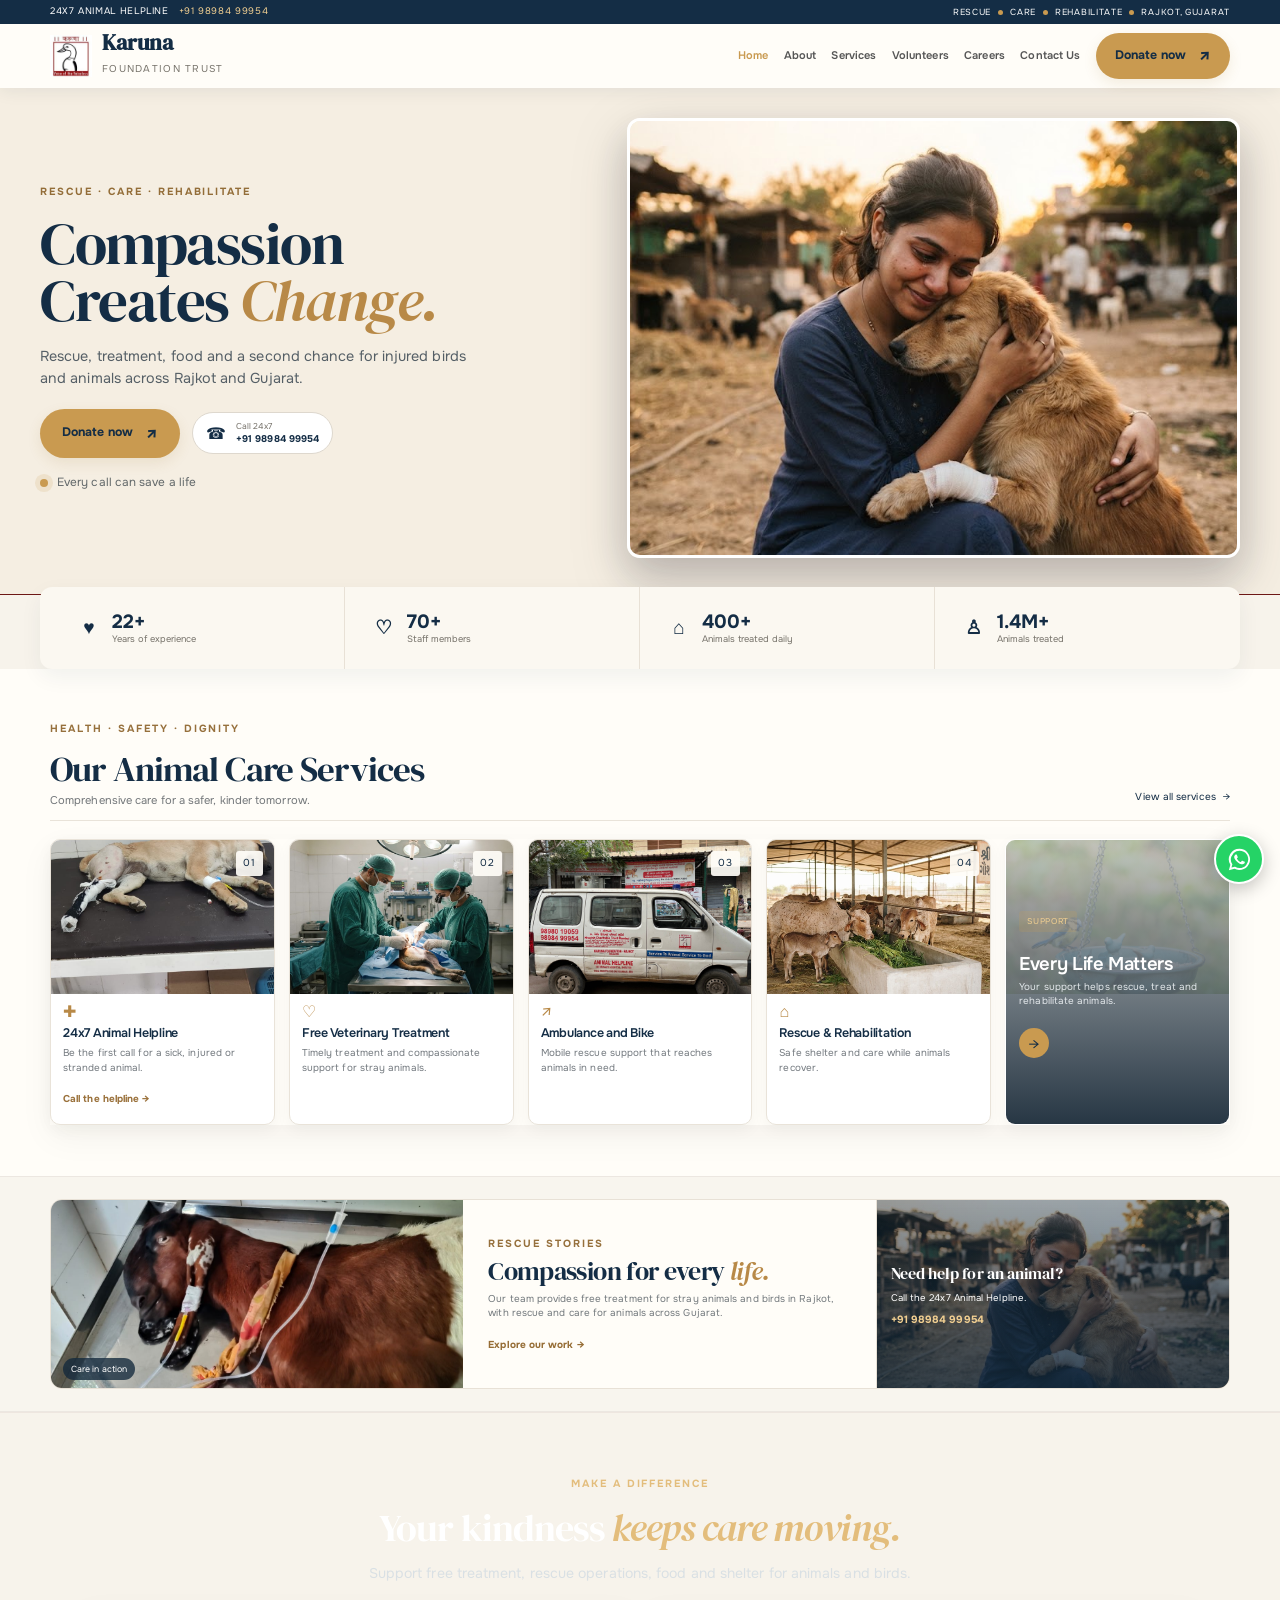
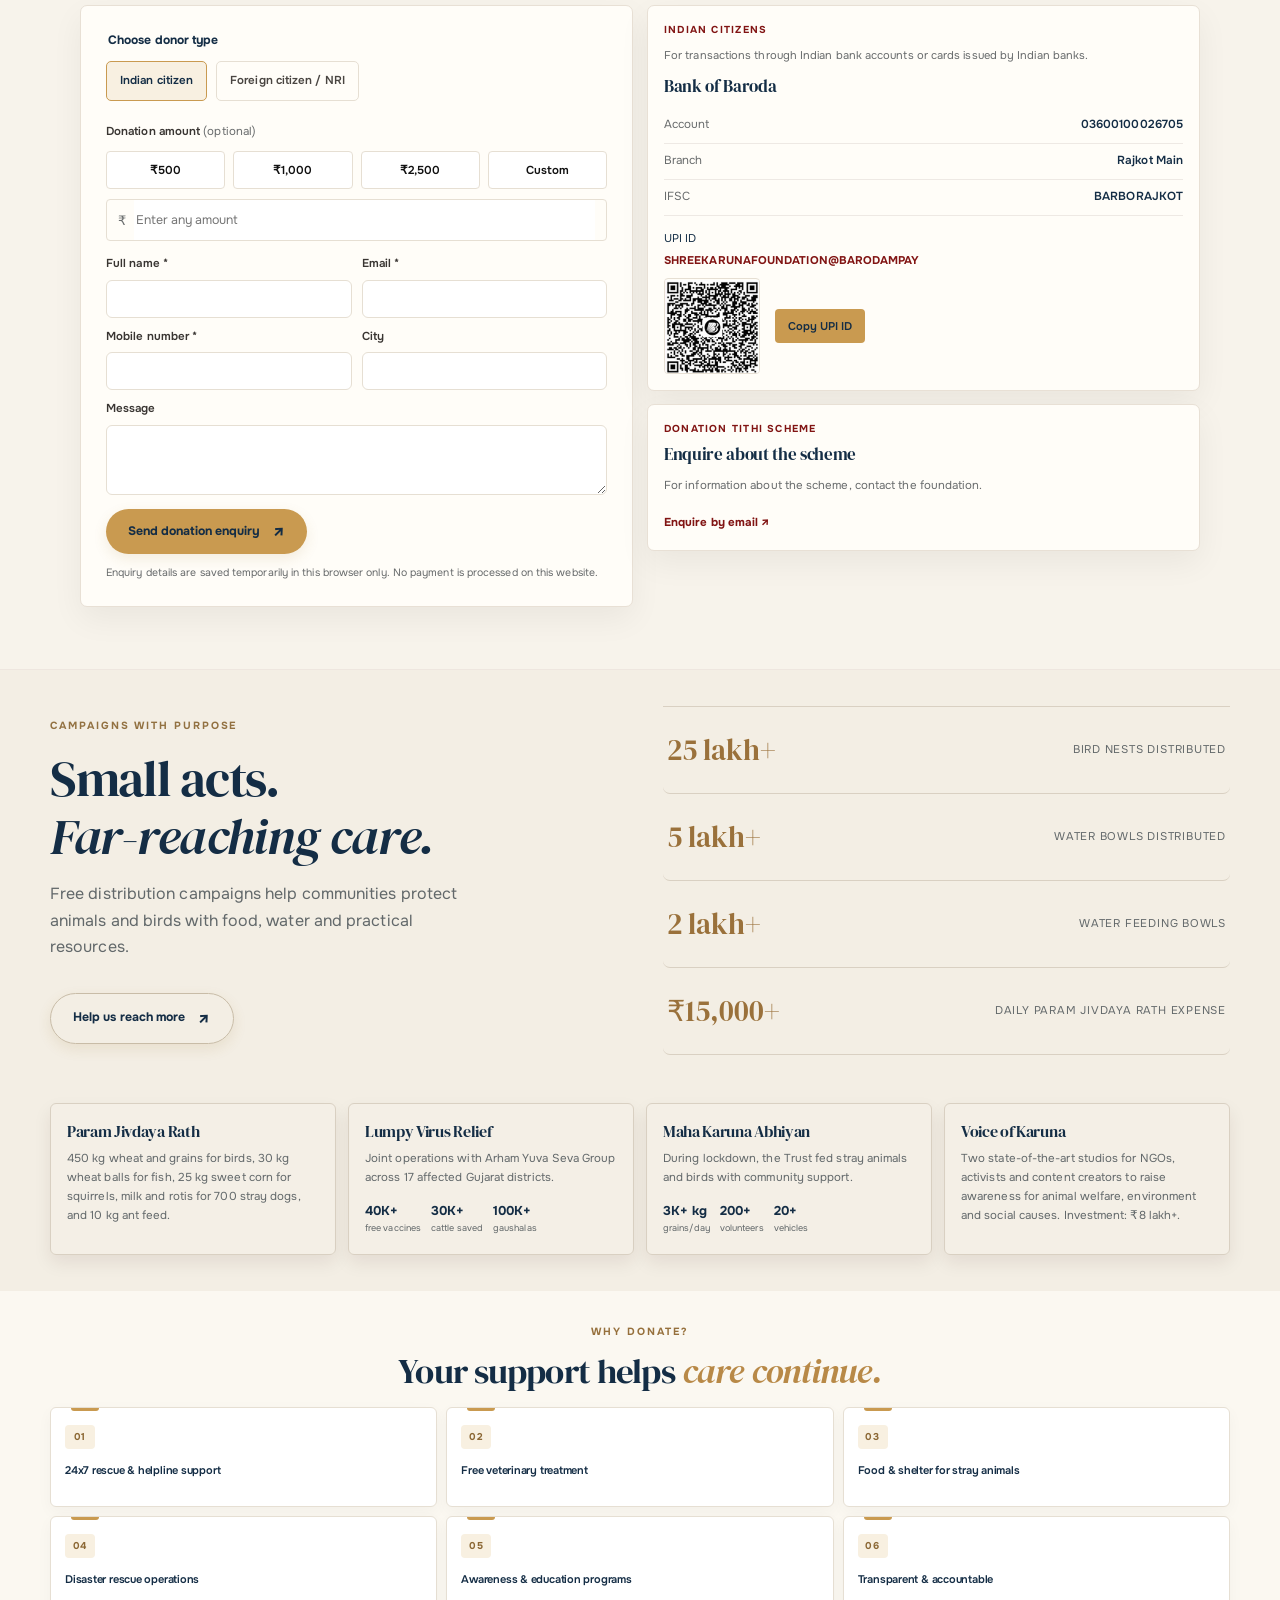
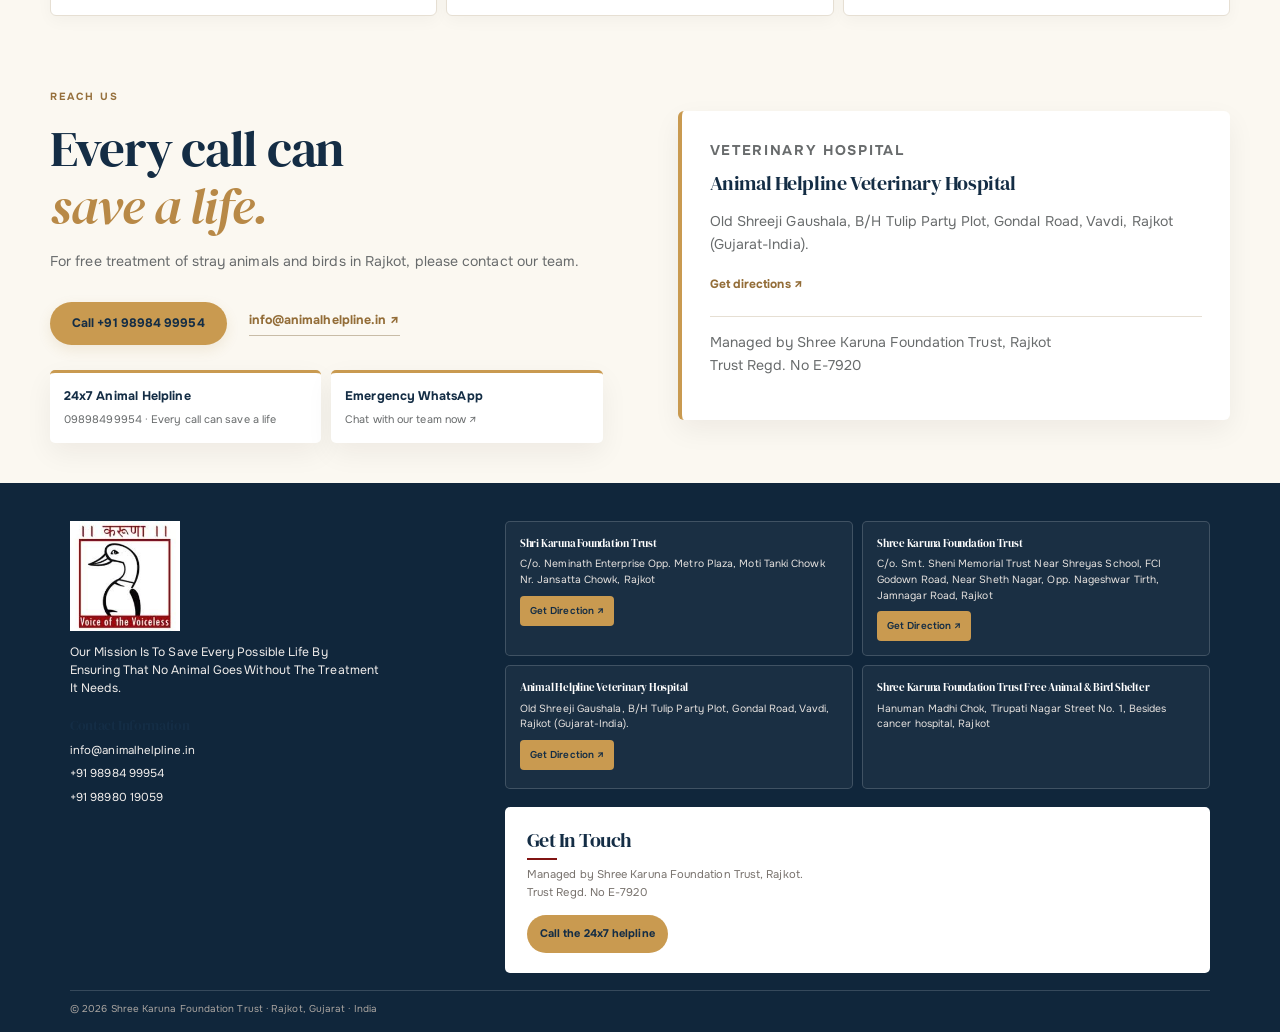
==== commit ef04da4c: "Polish foundation website pages Co-authored-by: Copilot <223556219+Copilot@users.noreply.github.com>" ====
--- a/index.html
+++ b/index.html
@@ -52,11 +52,11 @@
     <section class="section services" id="services"><div class="container">
       <div class="section-heading"><div><p class="eyebrow">Health · Safety · Dignity</p><h2>Our Animal Care Services</h2><p class="services-intro">Comprehensive care for a safer, kinder tomorrow.</p></div><a class="all-services-link" href="services.html">View all services <span aria-hidden="true">→</span></a></div>
       <div class="service-grid">
-        <article class="service-card featured"><span class="card-number">01</span><img src="website-assets/home/images/bird-veterinary-care.jpg" alt="Veterinarian providing treatment to an injured bird" loading="lazy" decoding="async"><div class="service-icon">✚</div><h3>24x7 Animal Helpline</h3><p>Be the first call for a sick, injured or stranded animal.</p><a href="tel:+919898499954">Call the helpline →</a></article>
+        <article class="service-card featured"><span class="card-number">01</span><img src="website-assets/services/images/IMG-20240202-WA0009.jpg" alt="Rescued dog receiving veterinary care" loading="lazy" decoding="async"><div class="service-icon">✚</div><h3>24x7 Animal Helpline</h3><p>Be the first call for a sick, injured or stranded animal.</p><a href="tel:+919898499954">Call the helpline →</a></article>
         <article class="service-card"><span class="card-number">02</span><img src="website-assets/home/images/dog-veterinary-surgery.jpg" alt="Veterinary team performing surgery on a dog" loading="lazy" decoding="async"><div class="service-icon">♡</div><h3>Free Veterinary Treatment</h3><p>Timely treatment and compassionate support for stray animals.</p></article>
         <article class="service-card"><span class="card-number">03</span><img src="website-assets/home/images/IMG_3999-scaled.jpg" alt="Karuna Foundation animal rescue ambulance" loading="lazy" decoding="async"><div class="service-icon">↗</div><h3>Ambulance and Bike</h3><p>Mobile rescue support that reaches animals in need.</p></article>
         <article class="service-card"><span class="card-number">04</span><img src="website-assets/home/images/cow-shelter.jpg" alt="Cows receiving feed and care at a shelter" loading="lazy" decoding="async"><div class="service-icon">⌂</div><h3>Rescue &amp; Rehabilitation</h3><p>Safe shelter and care while animals recover.</p></article>
-        <a class="service-card service-donate" href="#donate"><img src="website-assets/careers/images/IMG_3875.jpg" alt="" loading="lazy" decoding="async"><span class="donate-card-label">Support</span><h3>Every Life Matters</h3><p>Your support helps rescue, treat and rehabilitate animals.</p><span class="service-donate-link" aria-hidden="true">Donate now →</span></a>
+        <a class="service-card service-donate" href="#donate"><img src="website-assets/careers/images/303040119-303040619-Vierno-YingYang-bird-feeder-SW-Sem-00389.jpg" alt="" loading="lazy" decoding="async"><span class="donate-card-label">Support</span><h3>Every Life Matters</h3><p>Your support helps rescue, treat and rehabilitate animals.</p><span class="service-donate-link" aria-hidden="true">Donate now →</span></a>
       </div>
     </div></section>
 
@@ -67,8 +67,6 @@
         <aside class="home-story-contact"><span class="story-contact-mark" aria-hidden="true">✦</span><strong>Need help for an animal?</strong><p>Call the 24x7 Animal Helpline.</p><a href="tel:+919898499954">+91 98984 99954</a></aside>
       </div>
     </div></section>
-
-    <section class="campaign-band" id="campaigns"><div class="container"><div class="campaign-grid"><div class="campaign-copy"><p class="eyebrow light">Campaigns with purpose</p><h2>Small acts.<br><em>Far-reaching care.</em></h2><p>Free distribution campaigns help communities protect animals and birds with food, water and practical resources.</p><a class="button button-outline" href="#donate">Help us reach more <span>↗</span></a></div><div class="campaign-list"><div><strong>25 lakh+</strong><span>Bird nests distributed</span></div><div><strong>5 lakh+</strong><span>Water bowls distributed</span></div><div><strong>2 lakh+</strong><span>Water feeding bowls</span></div><div><strong>₹15,000+</strong><span>Daily Param Jivdaya Rath expense</span></div></div></div><div class="campaign-details"><article><h3>Param Jivdaya Rath</h3><p>450 kg wheat and grains for birds, 30 kg wheat balls for fish, 25 kg sweet corn for squirrels, milk and rotis for 700 stray dogs, and 10 kg ant feed.</p></article><article><h3>Lumpy Virus Relief</h3><p>Joint operations with Arham Yuva Seva Group across 17 affected Gujarat districts.</p><div class="detail-stats"><b>40K+ <small>free vaccines</small></b><b>30K+ <small>cattle saved</small></b><b>100K+ <small>gaushalas</small></b></div></article><article><h3>Maha Karuna Abhiyan</h3><p>During lockdown, the Trust fed stray animals and birds with community support.</p><div class="detail-stats"><b>3K+ kg <small>grains/day</small></b><b>200+ <small>volunteers</small></b><b>20+ <small>vehicles</small></b></div></article><article><h3>Voice of Karuna</h3><p>Two state-of-the-art studios for NGOs, activists and content creators to raise awareness for animal welfare, environment and social causes. Investment: ₹8 lakh+.</p></article></div></div></section>
 
     <section class="donate" id="donate">
       <div class="container">
@@ -136,6 +134,8 @@
       </div>
     </section>
 
+    <section class="campaign-band" id="campaigns"><div class="container"><div class="campaign-grid"><div class="campaign-copy"><p class="eyebrow light">Campaigns with purpose</p><h2>Small acts.<br><em>Far-reaching care.</em></h2><p>Free distribution campaigns help communities protect animals and birds with food, water and practical resources.</p><a class="button button-outline" href="#donate">Help us reach more <span>↗</span></a></div><div class="campaign-list"><div><strong>25 lakh+</strong><span>Bird nests distributed</span></div><div><strong>5 lakh+</strong><span>Water bowls distributed</span></div><div><strong>2 lakh+</strong><span>Water feeding bowls</span></div><div><strong>₹15,000+</strong><span>Daily Param Jivdaya Rath expense</span></div></div></div><div class="campaign-details"><article><h3>Param Jivdaya Rath</h3><p>450 kg wheat and grains for birds, 30 kg wheat balls for fish, 25 kg sweet corn for squirrels, milk and rotis for 700 stray dogs, and 10 kg ant feed.</p></article><article><h3>Lumpy Virus Relief</h3><p>Joint operations with Arham Yuva Seva Group across 17 affected Gujarat districts.</p><div class="detail-stats"><b>40K+ <small>free vaccines</small></b><b>30K+ <small>cattle saved</small></b><b>100K+ <small>gaushalas</small></b></div></article><article><h3>Maha Karuna Abhiyan</h3><p>During lockdown, the Trust fed stray animals and birds with community support.</p><div class="detail-stats"><b>3K+ kg <small>grains/day</small></b><b>200+ <small>volunteers</small></b><b>20+ <small>vehicles</small></b></div></article><article><h3>Voice of Karuna</h3><p>Two state-of-the-art studios for NGOs, activists and content creators to raise awareness for animal welfare, environment and social causes. Investment: ₹8 lakh+.</p></article></div></div></section>
+
     <section class="why-donate" aria-labelledby="why-donate-title">
       <div class="container">
         <div class="why-heading"><p class="eyebrow">Why donate?</p><h2 id="why-donate-title">Your support helps <em>care continue.</em></h2></div>
--- a/ui-polish.css
+++ b/ui-polish.css
@@ -289,7 +289,6 @@
   .home-page .photo-grid img,
   .home-page .button { transition: none; }
 }
-
 .about-page .about-hero { padding: 48px 0; }
 .about-page .about-hero .hero-grid {
   display: grid;
@@ -588,7 +587,7 @@
 .home-page .service-donate h3 { margin: 0 0 8px; color: #fff; font-family: "DM Serif Display", Georgia, serif; font-size: 1.3rem; font-weight: 400; }
 .home-page .service-donate p { min-height: 0; margin: 0; color: #e1e6e9; font-size: .62rem; }
 .home-page .service-donate .service-donate-link { display: grid; width: 30px; height: 30px; margin-top: 19px; place-items: center; border-radius: 50%; background: var(--gold); color: var(--navy); font-size: 0; }
-.home-page .service-donate .service-donate-link:after { content: "→"; font-size: .9rem; }
+.home-page .service-donate .service-donate-link:after { content: "\2192"; font-size: .9rem; }
 .home-page .rescue-photos { padding: 30px 0; background: #fff; }
 .home-page .home-story { display: grid; height: 230px; grid-template-columns: 1.05fr 1.22fr .78fr; overflow: hidden; border: 1px solid #ece6dc; border-radius: 14px; background: #fffdfa; }
 .home-page .home-story > figure { position: relative; height: 230px; min-height: 0; margin: 0; overflow: hidden; }
@@ -668,3 +667,954 @@
   .home-page .photo-grid img,
   .home-page .button { transition: none; }
 }
+
+.home-page .container { width: min(1180px, calc(100% - 80px)); }
+.home-page .site-header { background: #fffdf8; }
+.home-page .topbar-inner { min-height: 24px; padding: 4px 0; }
+.home-page .nav-wrap { min-height: 64px; }
+.home-page .brand-logo { width: 42px; height: 42px; }
+.home-page .nav-links { gap: clamp(8px, 1.2vw, 17px); font-size: .69rem; }
+
+.home-page .hero {
+  position: relative;
+  min-height: clamp(350px, 39vw, 470px);
+  padding: 0;
+  isolation: isolate;
+  background: #f7f3eb;
+}
+.home-page .hero:before {
+  display: none;
+}
+.home-page .hero:after { display: none; }
+.home-page .hero-grid {
+  position: relative;
+  display: block;
+  width: 100%;
+  max-width: none;
+  min-height: inherit;
+  margin: 0;
+  padding-inline: max(40px, calc((100vw - 1180px) / 2));
+}
+.home-page .hero-grid:before {
+  position: absolute;
+  z-index: 1;
+  inset: 0;
+  background: linear-gradient(90deg, #f7f3eb 0%, rgba(247, 243, 235, .98) 29%, rgba(247, 243, 235, .82) 43%, rgba(247, 243, 235, .16) 67%, rgba(247, 243, 235, 0) 78%);
+  content: "";
+  pointer-events: none;
+}
+.home-page .hero-copy {
+  position: relative;
+  z-index: 2;
+  width: min(51%, 570px);
+  padding: clamp(48px, 6vw, 76px) 0 48px;
+}
+.home-page .hero h1 { font-size: clamp(2.7rem, 4.7vw, 4.2rem); line-height: .98; }
+.home-page .hero-intro { max-width: 420px; margin: 15px 0 19px; font-size: .82rem; line-height: 1.55; }
+.home-page .hero-actions { gap: 12px; }
+.home-page .hero-note { margin-top: 15px; }
+.home-page .hero-visual {
+  position: absolute;
+  z-index: 0;
+  inset: 0;
+  min-height: 0;
+  margin: 0;
+}
+.home-page .main-image { width: 100%; height: 100%; margin: 0; border: 0; border-radius: 0; box-shadow: none; }
+.home-page .main-image img { object-fit: cover; object-position: 58% 48%; }
+.home-page .hero-visual:after { display: none; }
+
+.home-page .stats { background: #fbf8f1; border-color: #e8e1d6; }
+.home-page .stats-grid { min-height: 82px; grid-template-columns: repeat(4, minmax(0, 1fr)); }
+.home-page .stat {
+  display: grid;
+  min-height: 70px;
+  grid-template: "icon value" auto "icon label" auto / 30px 1fr;
+  align-content: center;
+  align-items: center;
+  column-gap: 8px;
+  padding: 11px clamp(10px, 2vw, 24px);
+  border-color: #e8e1d6;
+}
+.home-page .stat:before {
+  grid-area: icon;
+  color: var(--navy);
+  font-size: 1.2rem;
+  font-weight: 600;
+  text-align: center;
+}
+.home-page .stat:nth-child(1):before { content: "\2665"; }
+.home-page .stat:nth-child(2):before { content: "\2661"; }
+.home-page .stat:nth-child(3):before { content: "\2302"; }
+.home-page .stat:nth-child(4):before { content: "\2659"; }
+.home-page .stat strong { grid-area: value; font-size: 1.2rem; line-height: 1.1; }
+.home-page .stat span { grid-area: label; font-size: .58rem; line-height: 1.3; }
+
+.home-page .services { padding: clamp(34px, 4vw, 52px) 0; background: #fffdf8; }
+.home-page .services .section-heading {
+  display: flex;
+  display: flex;
+  align-items: end;
+  margin-bottom: 18px;
+  padding-bottom: 11px;
+  border-color: #e9e3d9;
+}
+.home-page .services .section-heading h2 { font-size: clamp(1.8rem, 2.7vw, 2.45rem); }
+.home-page .services-intro { color: #73777a; font-size: .7rem; }
+.home-page .all-services-link { color: var(--navy); font-size: .63rem; }
+.home-page .service-grid { grid-template-columns: repeat(5, minmax(0, 1fr)); gap: 10px; }
+.home-page .service-card {
+  min-width: 0;
+  padding-bottom: 14px;
+  border: 1px solid #e9e3d9;
+  border-radius: 7px;
+  background: #fff;
+  box-shadow: 0 5px 16px rgba(33, 43, 49, .045);
+}
+.home-page .service-card > img { height: clamp(96px, 11vw, 142px); object-fit: cover; }
+.home-page .service-card:nth-child(1) > img { object-position: center 62%; }
+.home-page .service-card:nth-child(2) > img { object-position: center 53%; }
+.home-page .service-card:nth-child(3) > img { object-position: center 54%; }
+.home-page .service-card:nth-child(4) > img { object-position: 38% 53%; }
+.home-page .service-card .card-number { z-index: 1; }
+.home-page .service-icon { margin: 10px 12px 5px; font-size: 1rem; line-height: 1; }
+.home-page .service-card h3 { margin: 0 12px 5px; font-family: "Onest", sans-serif; font-size: .78rem; font-weight: 600; line-height: 1.3; }
+.home-page .service-card p { min-height: 37px; margin: 0 12px; font-size: .62rem; line-height: 1.45; }
+.home-page .service-card a { margin: 8px 12px 0; font-size: .62rem; }
+.home-page .service-card.featured { background: #fff; color: var(--navy); }
+.home-page .service-donate { min-height: 0; padding: 18px 13px 14px; border-color: var(--navy); border-radius: 7px; }
+.home-page .service-donate > img { height: 100%; object-position: center 48%; opacity: .3; }
+.home-page .service-donate h3 { margin-inline: 0; font-size: 1.15rem; line-height: 1.15; }
+.home-page .service-donate p { min-height: 0; margin-inline: 0; }
+
+.home-page .rescue-photos { padding: 22px 0; background: #f8f5ee; }
+.home-page .home-story {
+  height: 190px;
+  grid-template-columns: 1.05fr 1.05fr .9fr;
+  border: 1px solid #e8e1d6;
+  border-radius: 7px;
+  background: #fffdf8;
+}
+.home-page .home-story > figure { height: 190px; }
+.home-page .home-story > figure img { object-position: 50% 56%; }
+.home-page .home-story-copy { padding: 16px clamp(14px, 2vw, 25px); }
+.home-page .home-story-copy h2 { font-size: clamp(1.35rem, 2vw, 1.8rem); }
+.home-page .home-story-copy > p:not(.eyebrow) { margin: 7px 0 9px; font-size: .62rem; line-height: 1.45; }
+.home-page .home-story-contact {
+  position: relative;
+  justify-content: center;
+  padding: 14px;
+  border-left: 1px solid #e8e1d6;
+  background: linear-gradient(0deg, rgba(18, 40, 59, .82), rgba(18, 40, 59, .42)), url("website-assets/home/images/hero-dog-rescue.jpg") center 48% / cover;
+}
+.home-page .home-story-contact strong,
+.home-page .home-story-contact p,
+.home-page .home-story-contact a { position: relative; z-index: 1; color: #fff; }
+.home-page .home-story-contact strong { font-family: "DM Serif Display", Georgia, serif; font-size: 1rem; }
+.home-page .home-story-contact p { font-size: .6rem; }
+.home-page .home-story-contact a { color: #f1cf91; font-size: .66rem; }
+.home-page .story-contact-mark { display: none; }
+
+.home-page .campaign-band { padding: 36px 0; background: #f3eee4; color: var(--navy); }
+.home-page .campaign-copy h2,
+.home-page .campaign-copy h2 em { color: var(--navy); }
+.home-page .campaign-copy > p:not(.eyebrow) { color: #62686a; }
+.home-page .campaign-copy .eyebrow { color: #927141; }
+.home-page .campaign-band .button-outline { border-color: #c8bca7; color: var(--navy); }
+.home-page .campaign-band .button-outline:hover { background: var(--navy); color: #fff; }
+.home-page .campaign-list { border-color: #d9d0c2; }
+.home-page .campaign-list div { border-color: #d9d0c2; }
+.home-page .campaign-list strong { color: #9a713b; }
+.home-page .campaign-list span { color: #62686a; }
+.home-page .campaign-details article { border-color: #d9d0c2; }
+.home-page .campaign-details p,
+.home-page .campaign-details small { color: #62686a; }
+.home-page .campaign-details h3 { color: var(--navy); }
+.home-page .donate { padding: clamp(38px, 5vw, 62px) 0; }
+.home-page .donate-heading { max-width: 650px; margin-bottom: 20px; }
+.home-page .donate-heading h2 { font-size: clamp(1.9rem, 3vw, 2.65rem); }
+.home-page .donation-layout { gap: 14px; }
+.home-page .donation-main,
+.home-page .payment-card,
+.home-page .tithi-card { border-radius: 7px; }
+.home-page .donor-fields { gap: 10px; margin: 14px 0; }
+.home-page .payment-card,
+.home-page .tithi-card { padding: 16px; }
+.home-page .why-donate { padding-block: 32px; }
+.home-page .contact { padding-block: 40px; background: #fbf8f1; }
+.home-page .site-footer { background: #10263b; }
+
+@media (min-width: 701px) and (max-width: 850px) {
+  .home-page .menu-toggle { display: none; }
+  .home-page .nav-links { position: static; display: flex; flex-direction: row; align-items: center; gap: 8px; padding: 0; border: 0; background: transparent; box-shadow: none; font-size: .61rem; }
+  .home-page .services .section-heading { flex-direction: row; align-items: end; }
+  .home-page .nav-links .button { padding: 8px 10px; }
+  .home-page .brand { gap: 7px; }
+  .home-page .brand strong { font-size: 1.1rem; }
+  .home-page .brand small { font-size: .52rem; }
+}
+
+@media (max-width: 700px) {
+  .home-page .container { width: min(100% - 36px, 560px); }
+  .home-page .hero { min-height: 0; }
+  .home-page .hero:before { display: none; }
+  .home-page .hero-grid { display: grid; min-height: 0; grid-template-columns: 1fr; gap: 0; padding-inline: 18px; }
+  .home-page .hero-grid:before { display: none; }
+  .home-page .hero-copy { width: 100%; padding: 32px 0 17px; }
+  .home-page .hero h1 { font-size: clamp(2.5rem, 10vw, 3.3rem); }
+  .home-page .hero-intro { max-width: 370px; }
+  .home-page .hero-visual { position: relative; inset: auto; min-height: 0; height: clamp(205px, 62vw, 290px); margin: 0 0 18px; }
+  .home-page .main-image { overflow: hidden; border: 2px solid #fff; border-radius: 12px; box-shadow: 0 12px 25px rgba(19, 35, 48, .14); }
+  .home-page .main-image img { object-position: 58% 48%; }
+  .home-page .hero-visual:after { display: none; }
+  .home-page .stats-grid { grid-template-columns: repeat(2, minmax(0, 1fr)); }
+  .home-page .stat { min-height: 63px; }
+  .home-page .service-grid { grid-template-columns: repeat(2, minmax(0, 1fr)); gap: 9px; }
+  .home-page .service-card > img { height: clamp(104px, 32vw, 145px); }
+  .home-page .service-card p { min-height: 42px; }
+  .home-page .service-donate { min-height: 205px; }
+  .home-page .home-story { height: auto; grid-template-columns: 1fr; }
+  .home-page .home-story > figure { height: 205px; }
+  .home-page .home-story-copy { padding: 18px; }
+  .home-page .home-story-contact { min-height: 120px; border-top: 1px solid #e8e1d6; border-left: 0; }
+  .home-page .campaign-grid { grid-template-columns: 1fr; gap: 18px; }
+  .home-page .campaign-details { grid-template-columns: repeat(2, minmax(0, 1fr)); }
+  .home-page .donation-layout { grid-template-columns: 1fr; }
+  .home-page .donor-fields { grid-template-columns: 1fr 1fr; }
+}
+
+@media (max-width: 420px) {
+  .home-page .topbar-inner { font-size: .55rem; }
+  .home-page .hero-actions { flex-wrap: wrap; }
+  .home-page .services .section-heading h2 { font-size: 1.55rem; }
+  .home-page .all-services-link { font-size: .55rem; }
+  .home-page .service-card h3 { font-size: .75rem; }
+  .home-page .campaign-details { grid-template-columns: 1fr; }
+  .home-page .donor-fields { grid-template-columns: 1fr; }
+}
+
+body {
+  font-family: "Onest", Arial, sans-serif;
+  line-height: 1.6;
+  letter-spacing: .005em;
+}
+
+:is(h1, h2, h3, h4) {
+  font-family: "DM Serif Display", Georgia, serif;
+  font-weight: 400;
+  line-height: 1.14;
+  letter-spacing: -.02em;
+  text-wrap: balance;
+}
+
+:is(p, li, blockquote) {
+  line-height: 1.65;
+}
+
+:is(button, input, select, textarea) {
+  font-family: "Onest", Arial, sans-serif;
+}
+
+@media (max-width: 700px) {
+  .home-page .hero-copy { padding: 28px 0 16px; }
+  .home-page .hero-copy .eyebrow { margin-bottom: 12px; font-size: .62rem; letter-spacing: .14em; }
+  .home-page .hero h1 { font-size: clamp(2.35rem, 10vw, 2.65rem); line-height: 1.06; letter-spacing: -.025em; }
+  .home-page .hero-intro { margin: 15px 0 19px; font-size: .88rem; line-height: 1.55; }
+  .home-page .hero-actions { gap: 10px; }
+  .home-page .hero-note { margin-top: 14px; font-size: .75rem; }
+
+  .home-page .stat { padding: 11px 12px; }
+  .home-page .stat strong { font-size: 1.2rem; }
+  .home-page .stat span { font-size: .64rem; line-height: 1.4; }
+
+  .home-page .services { padding: 38px 0; }
+  .home-page .services .section-heading { gap: 12px; margin-bottom: 17px; padding-bottom: 11px; }
+  .home-page .services .section-heading h2 { font-size: clamp(1.45rem, 6.5vw, 1.65rem); line-height: 1.15; }
+  .home-page .services-intro { font-size: .75rem; line-height: 1.5; }
+  .home-page .all-services-link { font-size: .65rem; }
+  .home-page .service-card h3 { font-size: .8rem; line-height: 1.35; }
+  .home-page .service-card p { font-size: .68rem; line-height: 1.5; }
+  .home-page .service-donate h3 { font-size: 1.15rem; }
+  .home-page .service-donate p { font-size: .72rem; }
+
+  .home-page .rescue-photos { padding: 24px 0; }
+  .home-page .home-story-copy { padding: 20px; }
+  .home-page .home-story-copy h2 { font-size: 1.55rem; line-height: 1.15; }
+  .home-page .home-story-copy > p:not(.eyebrow) { font-size: .76rem; line-height: 1.55; }
+  .home-page .home-story-contact { padding: 15px 18px; }
+  .home-page .home-story-contact p { font-size: .7rem; }
+  .home-page .home-story-contact a { font-size: .75rem; }
+
+  .home-page .campaign-band { padding: 34px 0; }
+  .home-page .campaign-copy h2 { font-size: clamp(1.8rem, 8vw, 2.2rem); line-height: 1.15; }
+  .home-page .campaign-copy > p:not(.eyebrow) { font-size: .84rem; line-height: 1.55; }
+  .home-page .campaign-list span { font-size: .66rem; line-height: 1.45; }
+  .home-page .donate { padding: 40px 0; }
+  .home-page .donate-heading { margin-bottom: 18px; }
+  .home-page .donate-heading h2 { font-size: clamp(1.8rem, 8vw, 2.2rem); line-height: 1.15; }
+  .home-page .donate-heading > p:not(.eyebrow) { font-size: .84rem; line-height: 1.55; }
+  .home-page .why-donate { padding-block: 30px; }
+  .home-page .why-heading h2 { font-size: 1.6rem; line-height: 1.15; }
+  .home-page .contact { padding-block: 38px; }
+  .home-page .contact h2 { font-size: 1.8rem; line-height: 1.15; }
+}
+
+@media (max-width: 420px) {
+  .home-page .hero-grid { padding-inline: 0; }
+  .home-page .hero-copy { padding-top: 26px; }
+  .home-page .services .section-heading { align-items: center; }
+  .home-page .services .section-heading h2 { max-width: 220px; }
+  .home-page .all-services-link { white-space: nowrap; }
+  .home-page .service-card h3 { font-size: .77rem; }
+  .home-page .home-story-copy { padding: 18px; }
+}
+
+@media (max-width: 700px) {
+  .home-page .hero-grid { width: calc(100% - 24px); margin-inline: auto; padding-inline: 0; }
+  .home-page .hero-copy { padding: 18px 0 16px; }
+  .home-page .hero-copy .eyebrow { margin-bottom: 13px; }
+  .home-page .hero h1 { font-size: clamp(2.3rem, 9.5vw, 2.55rem); line-height: 1.06; }
+  .home-page .hero-intro { margin: 16px 0 19px; font-size: .86rem; line-height: 1.55; }
+  .home-page .hero-actions { gap: 10px; }
+  .home-page .hero-actions > .button { min-height: 42px; padding: 10px 16px; font-size: .74rem; }
+  .home-page .hero-call { min-height: 42px; padding-inline: 12px; }
+  .home-page .hero-note { margin-top: 15px; }
+  .home-page .hero-visual { height: auto; margin: 0 0 18px; }
+  .home-page .main-image { position: relative; inset: auto; width: 100%; height: auto; aspect-ratio: 1.3; }
+  .home-page .main-image img { width: 100%; height: 100%; object-fit: cover; object-position: center; }
+}
+
+body:not(.home-page) {
+  --maroon: #142f46;
+  --ink: #1b252e;
+  --muted: #566472;
+  --ivory: #f8f2e8;
+  --soft: #efe7da;
+  --line: #e6ddd2;
+  --gold: #d5a452;
+  --v-maroon: #142f46;
+  --v-ink: #1b252e;
+  --v-muted: #566472;
+  --v-ivory: #f8f2e8;
+  --v-line: #e6ddd2;
+  --v-gold: #d5a452;
+  --c-maroon: #142f46;
+  --c-ink: #1b252e;
+  --c-muted: #566472;
+  --c-ivory: #f8f2e8;
+  --c-line: #e6ddd2;
+  --ct-maroon: #142f46;
+  --ct-ink: #1b252e;
+  --ct-muted: #566472;
+  --ct-ivory: #f8f2e8;
+  --ct-line: #e6ddd2;
+  background: #f8f2e8;
+  color: #1b252e;
+}
+
+body:not(.home-page) :is(.about-container, .contact-container) {
+  width: min(1200px, calc(100% - 64px));
+}
+
+body:not(.home-page) .about-topbar {
+  padding-block: 2px;
+  background: #142f46;
+  color: #f8f2e8;
+  letter-spacing: .06em;
+}
+
+body:not(.home-page) .about-topbar a { color: #e8c587; }
+body:not(.home-page) .about-header { background: rgba(252, 249, 243, .97); }
+body:not(.home-page) .nav-wrap { min-height: 76px; }
+body:not(.home-page) .brand img { width: 46px; height: 46px; }
+body:not(.home-page) .brand strong { color: #142f46; }
+body:not(.home-page) .nav-links > a:not(.button),
+body:not(.home-page) .nav-links .active { color: #4f5f6d; }
+body:not(.home-page) .nav-links > a:not(.button):hover,
+body:not(.home-page) .nav-links .active { color: #9a713b; }
+
+body:not(.home-page) .button,
+body:not(.home-page) .career-submit,
+body:not(.home-page) .contact-form-card button,
+body:not(.home-page) .site-footer-contact .site-footer-call {
+  background: #d5a452;
+  color: #142f46;
+}
+
+body:not(.home-page) .button:hover,
+body:not(.home-page) .career-submit:hover,
+body:not(.home-page) .contact-form-card button:hover,
+body:not(.home-page) .site-footer-contact .site-footer-call:hover {
+  background: #c29141;
+  color: #142f46;
+}
+
+body:not(.home-page) .about-hero,
+body:not(.home-page) .contact-intro { background: #f8f2e8; }
+body:not(.home-page) .about-hero { padding-block: clamp(42px, 5vw, 68px); }
+body:not(.home-page) .hero-copy h1,
+body:not(.home-page) .services-page .hero-inner h1,
+body:not(.home-page) .contact-intro h1 { color: #142f46; }
+body:not(.home-page) .hero-copy h1,
+body:not(.home-page) .contact-intro h1 {
+  line-height: 1.08;
+  letter-spacing: -.025em;
+}
+body:not(.home-page) .eyebrow { color: #936d38; letter-spacing: .14em; }
+body:not(.home-page) em { color: #b88947; }
+
+.about-page .about-hero .hero-grid {
+  width: min(1200px, calc(100% - 64px));
+  grid-template-columns: minmax(0, 1.05fr) minmax(340px, .95fr);
+  gap: clamp(32px, 5vw, 72px);
+}
+.about-page .about-hero .hero-copy h1 { font-size: clamp(2.7rem, 4.8vw, 4.1rem); }
+.about-page .story-intro { margin-top: 27px; }
+.about-page .story-intro h2,
+.about-page .section-heading h2 { line-height: 1.14; letter-spacing: -.02em; }
+.about-page .story-intro > p:last-child { max-width: 660px; font-size: .9rem; line-height: 1.7; }
+.about-page .about-hero-photo { height: clamp(300px, 34vw, 430px); border-radius: 12px; }
+.about-page .commitment-grid article { min-height: 0; padding: 26px; border-top-width: 2px; }
+.about-page .commitment-grid h3 { margin-top: 14px; }
+.about-page .commitment-grid p { font-size: .86rem; line-height: 1.65; }
+.about-page .trustees,
+.about-page .doctor-grid {
+  display: grid;
+  grid-template-columns: repeat(4, minmax(0, 1fr));
+  overflow: visible;
+  padding: 0;
+}
+.about-page .trustees article,
+.about-page .doctor-grid article { min-width: 0; flex: initial; }
+.about-page .portrait-grid article { border-radius: 10px; }
+.about-page .portrait-grid img { height: 210px; }
+.about-page .doctor-grid img { height: 230px; }
+
+.services-page main .about-hero {
+  padding-block: clamp(48px, 5vw, 72px);
+  background: linear-gradient(115deg, #f8f2e8 0%, #fcf9f3 72%);
+}
+.services-page .hero-inner.service-hero-grid {
+  width: min(1200px, calc(100% - 64px));
+  grid-template-columns: minmax(0, 1.15fr) minmax(320px, .85fr);
+}
+.services-page .service-hero-copy > p:last-child { max-width: 520px; font-size: 1rem; line-height: 1.65; }
+body.services-page .service-hero-copy > p:last-child { max-width: 520px; font-size: 1rem; line-height: 1.65; }
+body.services-page .service-help-card { padding: clamp(22px, 3vw, 34px); border-radius: 14px; background: #142f46; }
+body.services-page .service-help-card h2 { color: #fff; }
+body.services-page .service-help-actions .button { background: #d5a452; color: #142f46; }
+body.services-page .service-stats { gap: 14px; }
+body.services-page .service-stats article { padding: 24px; border-radius: 10px; background: #fff; }
+body.services-page .service-stats strong { color: #936d38; font-family: "DM Serif Display", Georgia, serif; font-size: 2.4rem; }
+body.services-page .service-stats span { color: #566472; font-size: .8rem; line-height: 1.5; }
+body.services-page .service-cards { gap: 16px; }
+body.services-page .service-cards article { border-radius: 10px; }
+body.services-page .service-cards article > img { height: clamp(150px, 17vw, 220px); }
+body.services-page .service-cards article > div { padding: 17px 20px 21px; }
+body.services-page .service-cards h3 { font-size: 1.15rem; line-height: 1.3; }
+body.services-page .service-cards article > div > p { font-size: .82rem; line-height: 1.6; }
+body.services-page .donor-list li { font-size: .82rem; line-height: 1.55; }
+body.services-page .rescue-card { border-radius: 10px; }
+
+.contact-page .contact-intro { padding-block: clamp(42px, 5vw, 68px); }
+.contact-page .contact-intro h1 { font-size: clamp(2.7rem, 5vw, 4rem); }
+.contact-page .contact-intro > div > p:not(.eyebrow) { max-width: 620px; font-size: .98rem; line-height: 1.6; }
+.contact-page .contact-actions { gap: 10px; }
+.contact-page .contact-actions a {
+  padding: 11px 16px;
+  border-radius: 999px;
+  border-color: #e6ddd2;
+  color: #142f46;
+  font-size: .76rem;
+}
+.contact-page .contact-actions a:first-child { border-color: #d5a452; background: #d5a452; color: #142f46; }
+.contact-page .contact-photo-strip { max-width: 1280px; gap: 14px; padding-block: 22px; background: #fcf9f3; }
+.contact-page .contact-photo-strip img { height: 160px; border-radius: 9px; }
+.contact-page .contact-photo-strip img:nth-child(odd) { height: 142px; }
+.contact-page .location-list { gap: 18px; }
+.contact-page .contact-location { border-radius: 12px; }
+.contact-page .location-copy { min-height: 175px; padding: 22px; }
+.contact-page .location-copy h2 { font-size: 1.18rem; line-height: 1.35; }
+.contact-page .location-copy > p:not(.eyebrow) { font-size: .8rem; line-height: 1.6; }
+.contact-page .map-frame { height: 210px; }
+.contact-page .contact-review { padding-block: 52px; background: #f8f2e8; }
+.contact-page .review-summary blockquote { padding: 20px; border-radius: 10px; line-height: 1.6; }
+
+.volunteers-page .volunteer-gallery { padding: 26px 24px 32px; background: #f8f2e8; }
+.volunteers-page .volunteer-gallery-track { max-width: 1200px; gap: 14px; }
+.volunteers-page .volunteer-gallery img { height: 190px; border-radius: 9px; }
+.volunteers-page .volunteer-gallery img:nth-child(odd) { height: 165px; }
+.volunteers-page .volunteer-form-section { padding-block: 24px 64px; background: #f8f2e8; }
+.volunteers-page .volunteer-form-card {
+  max-width: 850px;
+  padding: clamp(24px, 4vw, 42px);
+  border-color: #e6ddd2;
+  border-radius: 14px;
+  background: #fff;
+  box-shadow: 0 12px 32px rgba(20, 47, 70, .07);
+}
+.volunteers-page .volunteer-form-heading h1 { font-size: clamp(1.8rem, 3vw, 2.25rem); }
+.volunteers-page .volunteer-form { gap: 16px 24px; }
+.volunteers-page .volunteer-form > label,
+.volunteers-page .volunteer-form .form-field,
+.volunteers-page .previous-work > label,
+.volunteers-page .form-field legend { font-size: .76rem; }
+.volunteers-page .volunteer-form input:not([type=radio]):not([type=checkbox]),
+.volunteers-page .volunteer-form textarea {
+  min-height: 43px;
+  padding: 9px 12px;
+  border: 1px solid #e6ddd2;
+  border-radius: 7px;
+  background: #fcf9f3;
+}
+.volunteers-page .volunteer-form textarea { min-height: 76px; }
+.volunteers-page .volunteer-leaders { background: #f1f5f6; }
+.volunteers-page .leader-grid { gap: 20px; }
+.volunteers-page .leader-grid article { border-radius: 12px; }
+.volunteers-page .leader-grid img { height: 290px; }
+.volunteers-page .leader-grid h3 { padding: 15px 12px; font-family: "DM Serif Display", Georgia, serif; font-size: 1rem; }
+.volunteers-page .review-card { border-radius: 12px; padding: 28px; }
+
+.careers-page .career-photo-strip { max-width: 1280px; padding: 24px 28px 30px; gap: 14px; background: #f8f2e8; }
+.careers-page .career-photo-strip img { height: 190px; border-radius: 9px; }
+.careers-page .career-photo-strip img:nth-child(odd) { height: 165px; }
+.careers-page .career-form-section { padding: 20px 24px 64px; background: #f8f2e8; }
+.careers-page .career-heading { margin-bottom: 28px; }
+.careers-page .career-heading .eyebrow { display: block; }
+.careers-page .career-heading h1,
+.careers-page .career-heading h2 { font-size: clamp(1.9rem, 3vw, 2.4rem); }
+.careers-page .career-team-photo { height: clamp(240px, 28vw, 360px); border-radius: 12px; }
+.careers-page main .career-form {
+  grid-template-columns: repeat(2, minmax(0, 1fr));
+  gap: 16px 20px;
+  padding: clamp(22px, 4vw, 38px);
+  border-color: #e6ddd2;
+  border-radius: 12px;
+  background: #fff;
+  box-shadow: 0 12px 32px rgba(20, 47, 70, .07);
+}
+.careers-page .career-form > label { font-size: .76rem; }
+.careers-page .career-form input:not([type=file]),
+.careers-page .career-form textarea {
+  min-height: 43px;
+  padding: 9px 12px;
+  border-color: #e6ddd2;
+  border-radius: 7px;
+  background: #fcf9f3;
+}
+.careers-page .career-form textarea { min-height: 90px; }
+.careers-page .career-note,
+.careers-page .career-message,
+.careers-page .career-submit,
+.careers-page .career-status { grid-column: 1 / -1; }
+.careers-page .career-reviews { padding-block: 48px; background: #fcf9f3; }
+.careers-page .career-review-card { border-radius: 12px; padding: 20px; }
+
+body:not(.home-page) .site-footer {
+  border-top: 2px solid #d5a452;
+  background: #142f46;
+  color: #f8f2e8;
+}
+body:not(.home-page) .site-footer-location {
+  border-color: rgba(230, 221, 210, .2);
+  border-radius: 9px;
+  background: rgba(255, 255, 255, .045);
+}
+body:not(.home-page) .site-footer-location a {
+  border-radius: 999px;
+  background: #d5a452;
+  color: #142f46;
+}
+body:not(.home-page) .site-footer-contact { border-radius: 12px; }
+body:not(.home-page) .site-footer-contact h2 { color: #142f46; }
+body:not(.home-page) .site-footer-contact h2::after { background: #d5a452; }
+body:not(.home-page) .site-footer-copyright { border-color: rgba(230, 221, 210, .2); }
+
+@media (max-width: 850px) {
+  body:not(.home-page) :is(.about-container, .contact-container),
+  .about-page .about-hero .hero-grid,
+  .services-page .hero-inner.service-hero-grid { width: min(100% - 40px, 700px); }
+  .about-page .about-hero .hero-grid { grid-template-columns: minmax(0, 1fr) minmax(260px, .88fr); gap: 24px; }
+  .about-page .trustees,
+  .about-page .doctor-grid { grid-template-columns: repeat(3, minmax(0, 1fr)); }
+  .about-page .portrait-grid img,
+  .about-page .doctor-grid img { height: 190px; }
+  .services-page .hero-inner.service-hero-grid { grid-template-columns: minmax(0, 1.1fr) minmax(270px, .9fr); gap: 22px; }
+  .services-page .service-cards { grid-template-columns: repeat(2, minmax(0, 1fr)); }
+  .services-page .service-cards article > img { height: 180px; }
+  .volunteers-page .volunteer-gallery-track { grid-template-columns: repeat(6, minmax(76px, 1fr)); }
+  .volunteers-page .volunteer-gallery { overflow-x: auto; }
+  .volunteers-page .volunteer-gallery img,
+  .volunteers-page .volunteer-gallery img:nth-child(odd) { height: 112px; }
+  .volunteers-page .leader-grid img { height: 230px; }
+  .careers-page .career-photo-strip { grid-template-columns: repeat(3, minmax(0, 1fr)); }
+  .careers-page .career-photo-strip img,
+  .careers-page .career-photo-strip img:nth-child(odd) { height: 150px; }
+}
+
+@media (max-width: 680px) {
+  body:not(.home-page) :is(.about-container, .contact-container),
+  .about-page .about-hero .hero-grid,
+  .services-page .hero-inner.service-hero-grid { width: calc(100% - 32px); }
+  body:not(.home-page) .about-hero { padding-block: 36px; }
+  .about-page .about-hero .hero-grid,
+  .services-page .hero-inner.service-hero-grid { grid-template-columns: 1fr; }
+  .about-page .about-hero .hero-copy h1,
+  .services-page .hero-inner h1 { font-size: clamp(2.25rem, 9vw, 3rem); }
+  .about-page .about-hero-photo { height: clamp(220px, 65vw, 330px); }
+  .about-page .trustees,
+  .about-page .doctor-grid { grid-template-columns: repeat(2, minmax(0, 1fr)); gap: 12px; }
+  .about-page .portrait-grid img,
+  .about-page .doctor-grid img { height: clamp(140px, 42vw, 210px); }
+  body.services-page .service-stats { grid-template-columns: repeat(2, minmax(0, 1fr)); }
+  body.services-page .service-stats article { padding: 18px; }
+  body.services-page .service-cards { grid-template-columns: repeat(2, minmax(0, 1fr)); gap: 12px; }
+  body.services-page .service-cards article > img { height: clamp(112px, 32vw, 165px); }
+  body.services-page .service-cards article > div { padding: 13px 14px 16px; }
+  body.services-page .service-cards h3 { font-size: .98rem; }
+  body.services-page .service-cards article > div > p { font-size: .76rem; }
+  .contact-page .contact-intro { padding-block: 34px; }
+  .contact-page .contact-intro h1 { font-size: clamp(2.3rem, 9vw, 3.1rem); }
+  .contact-page .contact-photo-strip { grid-template-columns: repeat(6, minmax(76px, 1fr)); overflow-x: auto; }
+  .contact-page .contact-photo-strip img,
+  .contact-page .contact-photo-strip img:nth-child(odd) { height: 100px; }
+  .contact-page .location-copy { padding: 18px; }
+  .contact-page .map-frame { height: 190px; }
+  .volunteers-page .volunteer-gallery-track { grid-template-columns: repeat(3, minmax(0, 1fr)); }
+  .volunteers-page .volunteer-form-section { padding: 16px 14px 40px; }
+  .volunteers-page .volunteer-form-card { padding: 24px 18px; }
+  .volunteers-page .volunteer-form { grid-template-columns: 1fr; }
+  .volunteers-page .volunteer-form > * { grid-column: 1; }
+  .volunteers-page .volunteer-form > .previous-work,
+  .volunteers-page .volunteer-form > .form-disclaimer,
+  .volunteers-page .volunteer-form > .button,
+  .volunteers-page .volunteer-form > .form-status { grid-column: 1; }
+  .volunteers-page .leader-grid { grid-template-columns: repeat(2, minmax(0, 1fr)); gap: 12px; }
+  .volunteers-page .leader-grid article:last-child { grid-column: 1 / -1; width: min(100%, calc(50% - 6px)); justify-self: center; }
+  .volunteers-page .leader-grid img { height: clamp(145px, 45vw, 205px); }
+  .careers-page .career-photo-strip { grid-template-columns: repeat(6, minmax(76px, 1fr)); overflow-x: auto; }
+  .careers-page .career-photo-strip img,
+  .careers-page .career-photo-strip img:nth-child(odd) { height: 105px; }
+  .careers-page .career-form-section { padding: 16px 14px 42px; }
+  .careers-page main .career-form { grid-template-columns: 1fr; padding: 22px 18px; }
+  .careers-page .career-note,
+  .careers-page .career-message,
+  .careers-page .career-submit,
+  .careers-page .career-status { grid-column: 1; }
+  body:not(.home-page) .site-footer { padding-top: 30px; }
+}
+
+@media (max-width: 420px) {
+  body.services-page .service-cards { grid-template-columns: 1fr; }
+  body.services-page .service-cards article > img { height: 190px; }
+  body.services-page .service-cards article > div { padding: 16px 18px 18px; }
+  .about-page .portrait-grid strong { font-size: .72rem; }
+  .contact-page .contact-actions a { padding: 9px 12px; font-size: .69rem; }
+}
+
+/* Reference-aligned layouts using the site's verified content and local images. */
+body:not(.home-page) {
+  --reference-cream: #f8f2e8;
+  --reference-navy: #142f46;
+  --reference-gold: #d5a452;
+  --reference-line: #e6ddd2;
+}
+
+body:not(.home-page) :is(.about-header, .site-header) { border-bottom: 1px solid var(--reference-line); }
+body:not(.home-page) .about-topbar { min-height: 26px; }
+body:not(.home-page) .about-topbar .topbar-inner { align-items: center; padding-block: 4px; }
+body:not(.home-page) .about-header .nav-wrap { min-height: 68px; }
+body:not(.home-page) .nav-links > a:not(.button) { padding-block: 8px; font-size: .72rem; }
+body:not(.home-page) .nav-links .active { border-bottom: 2px solid var(--reference-gold); }
+body:not(.home-page) .brand img { border-radius: 50%; }
+body:not(.home-page) .nav-links .button { border-radius: 999px; padding: 9px 16px; }
+body:not(.home-page) main > section { scroll-margin-top: 96px; }
+body:not(.home-page) .site-footer {
+  border-top: 0;
+  background: var(--reference-navy);
+  color: #f8f2e8;
+}
+body:not(.home-page) .site-footer-inner { width: min(1200px, calc(100% - 64px)); }
+body:not(.home-page) .site-footer-logo { width: 50px; height: 50px; border-radius: 50%; }
+body:not(.home-page) .site-footer a:hover { color: var(--reference-gold); }
+
+.home-page .hero {
+  min-height: 0;
+  padding: 30px 0 36px;
+  background: #f5eee2;
+}
+.home-page .hero-grid {
+  display: grid;
+  width: min(1200px, calc(100% - 64px));
+  max-width: 1200px;
+  min-height: 0;
+  grid-template-columns: minmax(0, .92fr) minmax(0, 1.08fr);
+  align-items: center;
+  gap: clamp(28px, 5vw, 72px);
+  margin: auto;
+  padding: 0;
+}
+.home-page .hero-grid::before { display: none; }
+.home-page .hero-copy { width: auto; padding: 24px 0; }
+.home-page .hero-copy .eyebrow { color: #936d38; }
+.home-page .hero h1 { max-width: 540px; font-size: clamp(2.8rem, 4.6vw, 4.25rem); }
+.home-page .hero-intro { max-width: 450px; font-size: .9rem; }
+.home-page .hero-visual { position: relative; inset: auto; height: clamp(320px, 36vw, 440px); min-height: 0; }
+.home-page .main-image { width: 100%; height: 100%; overflow: hidden; border: 3px solid #fff; border-radius: 13px; box-shadow: 0 18px 38px rgba(20, 47, 70, .14); }
+.home-page .main-image img { width: 100%; height: 100%; object-fit: cover; object-position: 55% center; }
+.home-page .stats { position: relative; z-index: 2; width: min(1200px, calc(100% - 64px)); margin: -8px auto 0; border: 1px solid var(--reference-line); border-radius: 12px; box-shadow: 0 8px 22px rgba(20, 47, 70, .06); }
+.home-page .stats-grid { width: 100%; }
+.home-page .service-grid { gap: 14px; }
+.home-page .service-card { border-radius: 10px; }
+.home-page .service-card > img { height: clamp(112px, 12vw, 160px); }
+.home-page .service-donate { border-color: var(--reference-navy); background: var(--reference-navy); }
+.home-page .home-story { border-radius: 12px; }
+.home-page .donate { background: var(--reference-navy); }
+.home-page .donation-layout { align-items: start; }
+
+.about-page .about-hero { padding-block: clamp(34px, 4vw, 54px); background: var(--reference-cream); }
+.about-page .about-hero .hero-grid {
+  width: min(1200px, calc(100% - 64px));
+  max-width: 1200px;
+  grid-template-columns: minmax(0, 1.05fr) minmax(360px, .95fr);
+  align-items: center;
+  gap: clamp(34px, 5vw, 74px);
+}
+.about-page .about-hero .hero-copy h1 { font-size: clamp(2.65rem, 4vw, 3.75rem); }
+.about-page .story-intro { margin-top: 18px; }
+.about-page .story-intro h2,
+.about-page .story-intro blockquote { display: none; }
+.about-page .story-intro h2 { font-size: clamp(1.45rem, 2.1vw, 2rem); }
+.about-page .story-intro blockquote { margin-block: 12px; }
+.about-page .story-intro > p:last-child { font-size: .82rem; line-height: 1.62; }
+.about-page .about-hero-photo { height: clamp(290px, 32vw, 390px); }
+.about-page .commitment { background: #fff; }
+.about-page .commitment .section-heading { max-width: 640px; margin-inline: auto; }
+.about-page .commitment-grid { gap: 16px; }
+.about-page .commitment-grid article { min-height: 195px; border-radius: 10px; background: var(--reference-cream); }
+.about-page .people { background: var(--reference-cream); }
+.about-page .about-section { padding-block: clamp(38px, 5vw, 60px); }
+.about-page .section-heading { margin-bottom: 24px; }
+.about-page .section-heading h2 { font-size: clamp(1.8rem, 2.8vw, 2.5rem); }
+.about-page .trustees { grid-template-columns: repeat(4, minmax(0, 1fr)); gap: 14px; }
+.about-page .portrait-grid article { padding: 7px; border-radius: 10px; background: #fff; }
+.about-page .trustees img { height: clamp(120px, 13vw, 170px); border-radius: 7px; }
+.about-page .trustees strong { font-family: "DM Serif Display", Georgia, serif; font-size: .92rem; font-weight: 400; text-transform: capitalize; }
+.about-page .trustees span { font-size: .62rem; text-transform: uppercase; letter-spacing: .08em; }
+.about-page .doctors { background: var(--reference-cream); color: #1b252e; }
+.about-page .doctors .eyebrow,
+.about-page .doctors h2 em { color: #936d38; }
+.about-page .doctor-grid { grid-template-columns: repeat(5, minmax(0, 1fr)); gap: 12px; }
+.about-page .doctor-grid article { display: flex; min-width: 0; flex-direction: column; align-items: center; padding: 14px 8px; border: 1px solid var(--reference-line); border-radius: 10px; background: #fff; text-align: center; }
+.about-page .doctor-grid img { width: clamp(58px, 7vw, 86px); height: clamp(58px, 7vw, 86px); border-radius: 50%; object-fit: cover; }
+.about-page .doctor-grid strong { padding: 0 4px; font-family: "DM Serif Display", Georgia, serif; font-size: .82rem; font-weight: 400; }
+.about-page .media-section { background: #fff; }
+.about-page .media-grid { grid-template-columns: repeat(4, minmax(0, 1fr)); }
+.about-page .reports { background: var(--reference-cream); }
+.about-page .report-grid { grid-template-columns: repeat(5, minmax(0, 1fr)); }
+.about-page .testimonial-card { max-width: 820px; }
+.about-page .campaign-section { background: var(--reference-cream); }
+.about-page .volunteer-cta { background: var(--reference-navy); color: #fff; }
+.about-page .volunteer-cta .button { border-radius: 999px; }
+
+.services-page main .about-hero {
+  min-height: 0;
+  padding-block: clamp(38px, 5vw, 62px);
+  background: var(--reference-cream);
+}
+.services-page .hero-inner.service-hero-grid {
+  width: min(1200px, calc(100% - 64px));
+  grid-template-columns: minmax(0, 1.1fr) minmax(330px, .9fr);
+  align-items: center;
+  gap: clamp(32px, 5vw, 72px);
+}
+body.services-page .service-hero-copy h1 { font-size: clamp(2.8rem, 4.2vw, 3.8rem); }
+.services-page .service-help-card { box-shadow: 0 14px 32px rgba(20, 47, 70, .12); }
+.services-page .commitment .section-heading h2 { font-size: clamp(1.8rem, 2.8vw, 2.5rem); }
+.services-page .donor-section { background: #fff; }
+.services-page .donor-list li { padding-block: 12px; }
+.services-page .people { background: var(--reference-cream); }
+.services-page .service-cards article { overflow: hidden; padding: 0; border-radius: 10px; background: #fff; }
+.services-page .service-cards article > img { width: 100%; object-fit: cover; }
+.services-page .service-cards article > div { padding: 18px 20px 22px; }
+.services-page .rescue-grid { grid-template-columns: 1.2fr 1fr 1fr; gap: 14px; }
+.services-page .rescue-card { height: 220px; }
+.services-page .rescue-card:first-child { height: 454px; }
+.services-page .rescue-section { background: var(--reference-cream); }
+.services-page .reviews { background: #fff; }
+.services-page .services-contact { background: var(--reference-cream); }
+
+body.contact-page .contact-intro {
+  padding-block: clamp(38px, 5vw, 62px);
+  background: var(--reference-navy);
+  color: #fff;
+}
+.contact-page .contact-intro-grid { display: grid; grid-template-columns: minmax(0, 1fr) minmax(280px, .58fr); align-items: center; gap: clamp(26px, 5vw, 76px); }
+.contact-page .contact-intro .eyebrow { color: #e9c782; }
+body.contact-page .contact-intro-grid h1 { color: #fff; }
+body.contact-page .contact-intro-grid h1 em { color: var(--reference-gold); }
+body.contact-page .contact-intro-grid > div > p:not(.eyebrow) { color: #e3e9ed; }
+.contact-page .contact-actions a { border-color: rgba(255,255,255,.24); background: transparent; color: #fff; }
+.contact-page .contact-actions a:first-child { border-color: var(--reference-gold); background: var(--reference-gold); color: var(--reference-navy); }
+.contact-page .contact-channels { padding-block: 28px; background: var(--reference-cream); }
+.contact-page .contact-section-heading { margin-bottom: 18px; text-align: center; }
+.contact-page .contact-section-heading .eyebrow { margin-bottom: 5px; }
+.contact-page .contact-section-heading h2 { margin: 0; font-size: clamp(1.55rem, 2.6vw, 2.1rem); }
+.contact-page .contact-section-heading > p:last-child { margin: 6px 0 0; color: #687887; font-size: .74rem; }
+.contact-page .contact-channel-grid { display: grid; grid-template-columns: repeat(3, minmax(0, 1fr)); gap: 14px; }
+.contact-page .contact-channel { display: grid; min-height: 154px; grid-template-columns: 38px 1fr; grid-template-rows: repeat(3, auto); align-content: center; align-items: center; column-gap: 12px; padding: 18px; border: 1px solid var(--reference-line); border-radius: 10px; background: #fff; }
+.contact-page .contact-channel > span { display: grid; width: 36px; height: 36px; grid-row: 1 / 4; place-items: center; border-radius: 7px; background: #edf4fb; color: var(--reference-navy); font-weight: 700; }
+.contact-page .contact-channel small { color: #936d38; font-size: .6rem; font-weight: 700; letter-spacing: .09em; text-transform: uppercase; }
+.contact-page .contact-channel strong { color: var(--reference-navy); font-family: "DM Serif Display", Georgia, serif; font-size: .95rem; font-weight: 400; }
+.contact-page .contact-channel b { color: #536879; font-size: .66rem; font-weight: 600; }
+.contact-page .contact-hotline { padding: 22px; border: 1px solid rgba(255,255,255,.16); border-radius: 12px; background: rgba(5, 22, 35, .42); }
+.contact-page .contact-hotline .eyebrow { margin-bottom: 7px; }
+body.contact-page .contact-hotline h2 { margin: 0 0 4px; color: #fff; font-size: 1.3rem; }
+.contact-page .contact-hotline > a { display: block; color: var(--reference-gold); font-weight: 700; }
+.contact-page .contact-hotline .contact-hotline-whatsapp { margin-top: 15px; padding: 10px 12px; border-radius: 999px; background: var(--reference-gold); color: var(--reference-navy); text-align: center; font-size: .72rem; }
+.contact-page .contact-photo-strip { max-width: none; grid-template-columns: repeat(6, minmax(0, 1fr)); padding-inline: max(32px, calc((100vw - 1200px) / 2)); }
+.contact-page .contact-photo-strip img { height: 132px; }
+.contact-page .contact-locations { background: #edf4fb; }
+.contact-page .location-list { gap: 14px; }
+.contact-page .contact-location { border-color: #dce7f1; border-radius: 10px; }
+.contact-page .location-copy h2 { color: var(--reference-navy); }
+.contact-page .contact-form-section { padding-block: clamp(38px, 5vw, 62px); background: var(--reference-cream); }
+.contact-page .contact-form-layout { display: grid; grid-template-columns: minmax(0, .8fr) minmax(0, 1.2fr); gap: clamp(26px, 5vw, 70px); align-items: start; }
+.contact-page .contact-form-intro h2 { margin: 0 0 12px; font-size: clamp(1.8rem, 3vw, 2.5rem); }
+.contact-page .contact-form-intro > p:not(.eyebrow) { color: #566472; font-size: .85rem; }
+.contact-page .contact-form-intro > a { display: block; margin-top: 9px; color: var(--reference-navy); font-size: .8rem; font-weight: 600; }
+.contact-page .contact-form-card { display: grid; grid-template-columns: repeat(2, minmax(0, 1fr)); gap: 14px; padding: clamp(20px, 3vw, 32px); border: 1px solid var(--reference-line); border-radius: 12px; box-shadow: 0 12px 32px rgba(20, 47, 70, .07); }
+.contact-page .contact-form-card label { min-width: 0; color: #34485a; font-size: .72rem; }
+.contact-page .contact-form-card label:nth-of-type(3),
+.contact-page .contact-form-card label:nth-of-type(4),
+.contact-page .contact-form-card button,
+.contact-page .contact-form-card #contact-status,
+.contact-page .contact-form-note { grid-column: 1 / -1; }
+.contact-page .contact-form-card input,
+.contact-page .contact-form-card textarea { border-color: var(--reference-line); border-radius: 6px; background: #fcf9f3; font: inherit; }
+.contact-page .contact-form-card textarea { width: 100%; }
+.contact-page .contact-form-card button { justify-self: start; padding: 11px 18px; border-radius: 999px; background: var(--reference-gold); color: var(--reference-navy); font: 600 .74rem "Onest", sans-serif; }
+.contact-page .contact-form-note { margin: 0; color: #687887; font-size: .66rem; }
+.contact-page .contact-review { background: #fff; }
+
+.volunteers-page .volunteer-hero,
+.careers-page .career-hero { padding: clamp(34px, 5vw, 62px) 32px; background: var(--reference-navy); color: #fff; }
+.volunteer-hero-inner,
+.career-hero-inner { display: grid; width: min(1200px, 100%); margin: auto; grid-template-columns: minmax(0, .9fr) minmax(0, 1.1fr); align-items: center; gap: clamp(28px, 5vw, 72px); }
+.volunteer-hero-copy .eyebrow,
+.career-hero-copy .eyebrow { color: #e9c782; }
+body.volunteers-page .volunteer-hero-copy h1,
+body.careers-page .career-hero-copy h1 { color: #fff; }
+.volunteer-hero-copy h1,
+.career-hero-copy h1 { max-width: 590px; margin: 0; color: #fff; font-size: clamp(2.6rem, 4.3vw, 3.8rem); line-height: 1.05; }
+.volunteer-hero-copy h1 em,
+.career-hero-copy h1 em { color: var(--reference-gold); }
+.volunteer-hero-copy > p:not(.eyebrow),
+.career-hero-copy > p:not(.eyebrow) { max-width: 540px; color: #e4eaf0; font-size: .88rem; }
+.volunteer-hero-actions,
+.career-hero-actions { display: flex; flex-wrap: wrap; align-items: center; gap: 14px; margin-top: 22px; }
+.volunteers-page .volunteer-hero .button,
+.careers-page .career-hero .button { border-radius: 999px; background: var(--reference-gold); color: var(--reference-navy); }
+.volunteer-helpline,
+.career-helpline { color: #f2e6d1; font-size: .72rem; font-weight: 600; }
+.volunteer-hero-photo,
+.career-hero-photo { position: relative; height: clamp(280px, 32vw, 390px); margin: 0; overflow: hidden; border: 3px solid #fff; border-radius: 12px; box-shadow: 0 18px 38px rgba(0,0,0,.18); }
+.volunteer-hero-photo img,
+.career-hero-photo img { width: 100%; height: 100%; object-fit: cover; object-position: center 45%; }
+.volunteer-hero-photo figcaption,
+.career-hero-photo figcaption { position: absolute; right: 12px; bottom: 12px; padding: 6px 10px; border-radius: 5px; background: rgba(20,47,70,.9); color: #fff; font-size: .63rem; }
+.volunteers-page .volunteer-gallery { display: none; }
+.volunteers-page .volunteer-form-section { padding: clamp(38px, 5vw, 62px) 20px; background: var(--reference-cream); }
+.volunteers-page .volunteer-form-card { max-width: 850px; }
+.volunteers-page .volunteer-form-heading { margin-bottom: 26px; }
+.volunteers-page .volunteer-form-heading h1 { color: var(--reference-navy); }
+.volunteers-page .volunteer-leaders { background: var(--reference-navy); color: #fff; }
+.volunteers-page .volunteer-leaders .eyebrow,
+.volunteers-page .volunteer-leaders h2 em { color: var(--reference-gold); }
+.volunteers-page .leader-grid article { border-color: rgba(255,255,255,.14); background: #1b3a53; color: #fff; }
+.volunteers-page .volunteer-reviews { background: var(--reference-cream); }
+
+.careers-page .career-form-section { padding: clamp(38px, 5vw, 62px) 24px; background: var(--reference-cream); }
+.careers-page .career-heading { margin-bottom: 24px; }
+.careers-page .career-heading h1,
+.careers-page .career-heading h2 { color: var(--reference-navy); }
+.careers-page main .career-form { max-width: 850px; }
+.careers-page .career-note { padding: 12px 14px; border-radius: 7px; background: #edf4fb; color: #465b6c; line-height: 1.55; }
+.careers-page .career-reviews { background: #fff; }
+
+@media (max-width: 850px) {
+  .home-page .hero-grid { grid-template-columns: minmax(0, .9fr) minmax(0, 1.1fr); gap: 26px; }
+  .home-page .hero-visual { height: 320px; }
+  .about-page .about-hero .hero-grid,
+  .services-page .hero-inner.service-hero-grid { grid-template-columns: minmax(0, 1fr) minmax(280px, .9fr); gap: 28px; }
+  .about-page .trustees { grid-template-columns: repeat(4, minmax(0, 1fr)); }
+  .about-page .trustees img { height: 130px; }
+  .about-page .doctor-grid { grid-template-columns: repeat(5, minmax(0, 1fr)); }
+  .contact-page .contact-intro-grid { grid-template-columns: minmax(0, 1fr) minmax(250px, .72fr); }
+  .contact-page .contact-photo-strip { padding-inline: 24px; overflow-x: auto; }
+  .volunteer-hero-inner,
+  .career-hero-inner { grid-template-columns: minmax(0, .9fr) minmax(0, 1.1fr); gap: 26px; }
+}
+
+@media (max-width: 680px) {
+  .home-page .hero { padding: 14px 0 22px; }
+  .home-page .hero-grid { width: min(100% - 28px, 560px); grid-template-columns: 1fr; gap: 0; }
+  .home-page .hero-copy { padding: 24px 0 18px; }
+  .home-page .hero h1 { font-size: clamp(2.4rem, 9vw, 3.15rem); }
+  .home-page .hero-visual { height: auto; margin-bottom: 4px; }
+  .home-page .main-image { aspect-ratio: 1.28; }
+  .home-page .main-image img { object-position: 53% center; }
+  .home-page .stats { width: calc(100% - 28px); margin-top: 14px; }
+  .home-page .service-grid { grid-template-columns: repeat(2, minmax(0, 1fr)); }
+  .about-page .about-hero .hero-grid,
+  .services-page .hero-inner.service-hero-grid { width: calc(100% - 32px); grid-template-columns: 1fr; gap: 22px; }
+  .about-page .about-hero .hero-copy h1,
+  body.services-page .service-hero-copy h1 { font-size: clamp(2.35rem, 9vw, 3.1rem); }
+  .about-page .about-hero-photo { height: clamp(230px, 68vw, 340px); }
+  .about-page .trustees { grid-template-columns: repeat(2, minmax(0, 1fr)); }
+  .about-page .trustees img { height: clamp(140px, 43vw, 200px); }
+  .about-page .doctor-grid { grid-template-columns: repeat(2, minmax(0, 1fr)); }
+  .about-page .doctor-grid article:last-child { grid-column: 1 / -1; width: min(100%, calc(50% - 6px)); justify-self: center; }
+  .about-page .media-grid,
+  .about-page .report-grid { grid-template-columns: repeat(2, minmax(0, 1fr)); }
+  .services-page .rescue-grid { grid-template-columns: repeat(2, minmax(0, 1fr)); }
+  .services-page .rescue-card:first-child { height: 220px; grid-row: auto; grid-column: 1 / -1; }
+  .services-page .rescue-card { height: 190px; }
+  .contact-page .contact-intro-grid,
+  .contact-page .contact-form-layout { grid-template-columns: 1fr; gap: 22px; }
+  .contact-page .contact-hotline { padding: 18px; }
+  .contact-page .contact-channel-grid { grid-template-columns: 1fr; }
+  .contact-page .contact-channel { min-height: 118px; }
+  .contact-page .contact-photo-strip { grid-template-columns: repeat(6, minmax(78px, 1fr)); padding-inline: 14px; }
+  .contact-page .contact-photo-strip img,
+  .contact-page .contact-photo-strip img:nth-child(odd) { height: 94px; }
+  .contact-page .contact-form-card { grid-template-columns: 1fr; }
+  .contact-page .contact-form-card label,
+  .contact-page .contact-form-card button,
+  .contact-page .contact-form-card #contact-status,
+  .contact-page .contact-form-note { grid-column: 1; }
+  .volunteers-page .volunteer-hero,
+  .careers-page .career-hero { padding: 34px 16px; }
+  .volunteer-hero-inner,
+  .career-hero-inner { grid-template-columns: 1fr; gap: 22px; }
+  .volunteer-hero-copy h1,
+  .career-hero-copy h1 { font-size: clamp(2.35rem, 9vw, 3.1rem); }
+  .volunteer-hero-photo,
+  .career-hero-photo { height: clamp(230px, 65vw, 330px); }
+  .volunteers-page .volunteer-form-section,
+  .careers-page .career-form-section { padding: 34px 14px 42px; }
+  body:not(.home-page) .site-footer-inner { width: calc(100% - 32px); }
+}
+
+@media (max-width: 420px) {
+  .home-page .hero-grid { width: calc(100% - 24px); }
+  .home-page .hero-copy { padding-top: 19px; }
+  .home-page .hero-intro { font-size: .82rem; }
+  .home-page .service-grid { gap: 9px; }
+  .about-page .trustees { gap: 10px; }
+  .about-page .trustees article { padding: 6px; }
+  .about-page .doctor-grid img { width: 64px; height: 64px; }
+  .contact-page .contact-actions a { padding: 10px 12px; }
+  .volunteer-hero-actions,
+  .career-hero-actions { align-items: flex-start; flex-direction: column; gap: 12px; }
+}
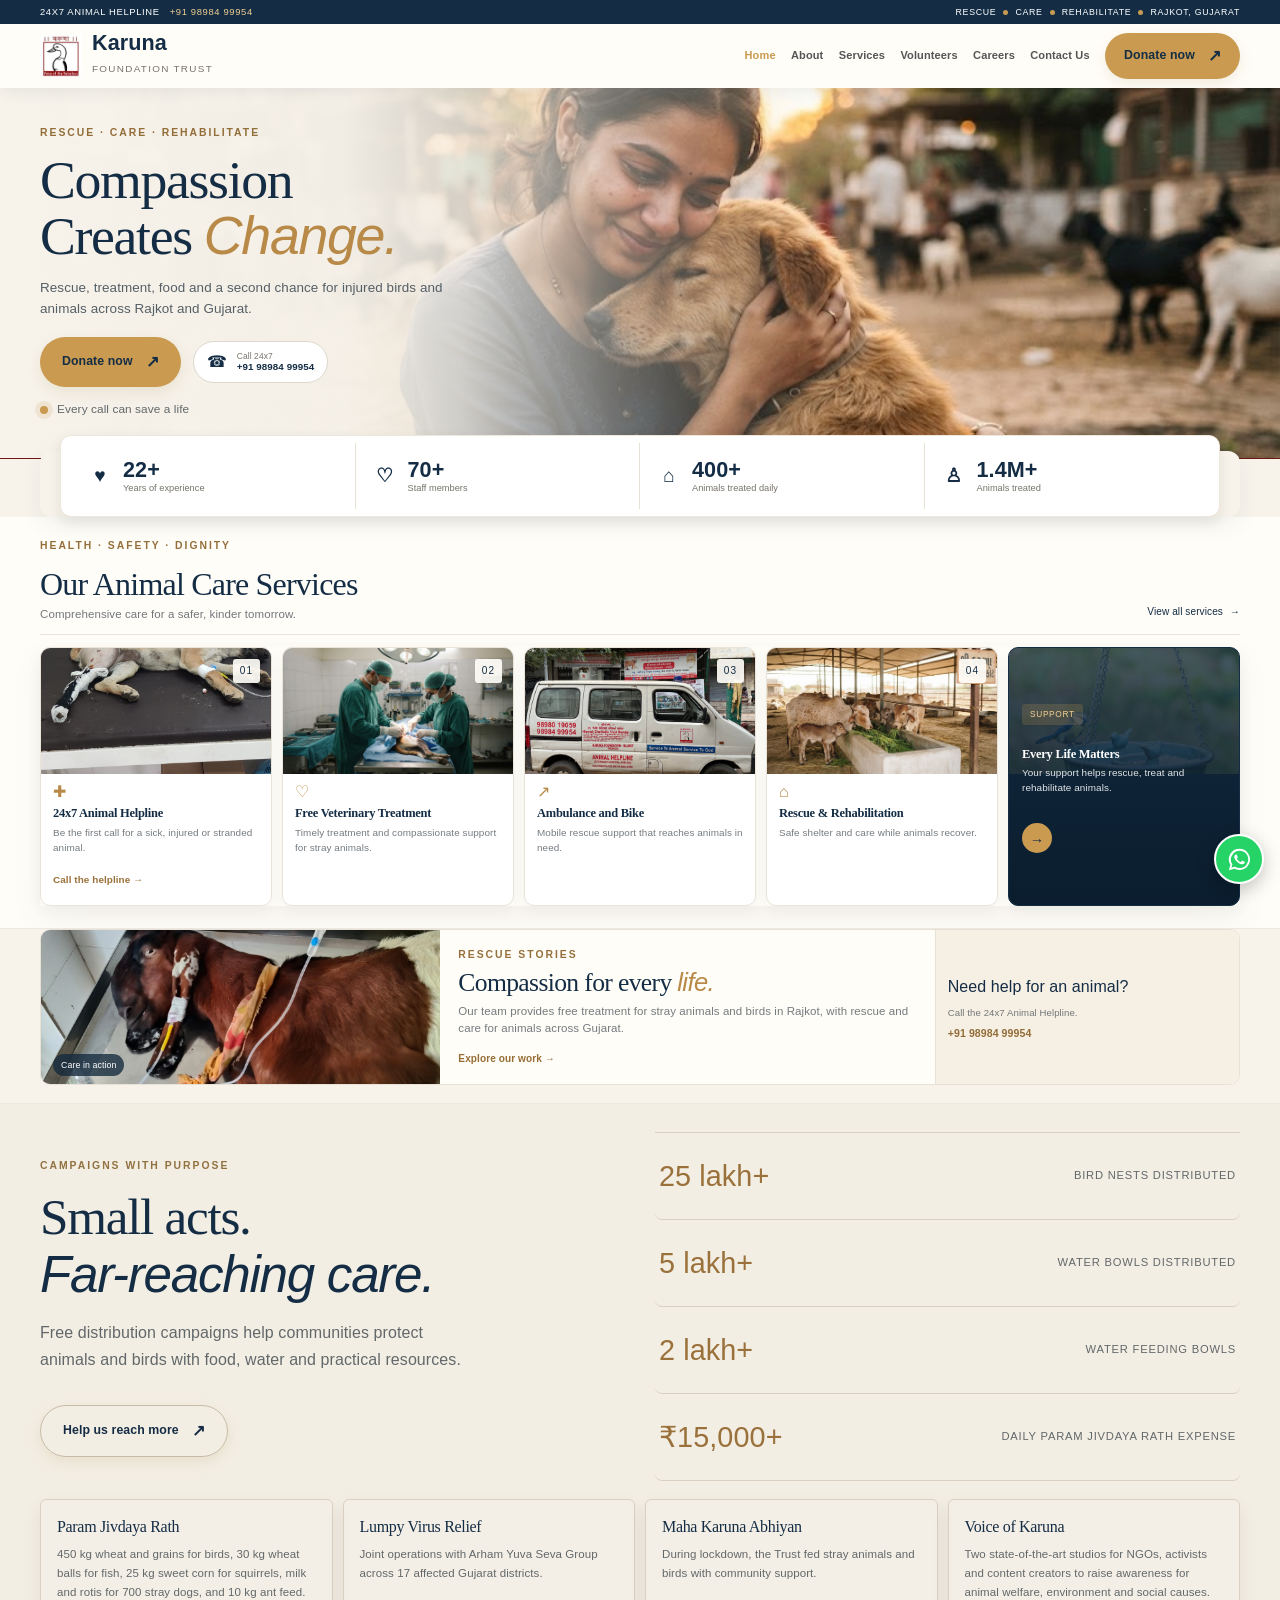
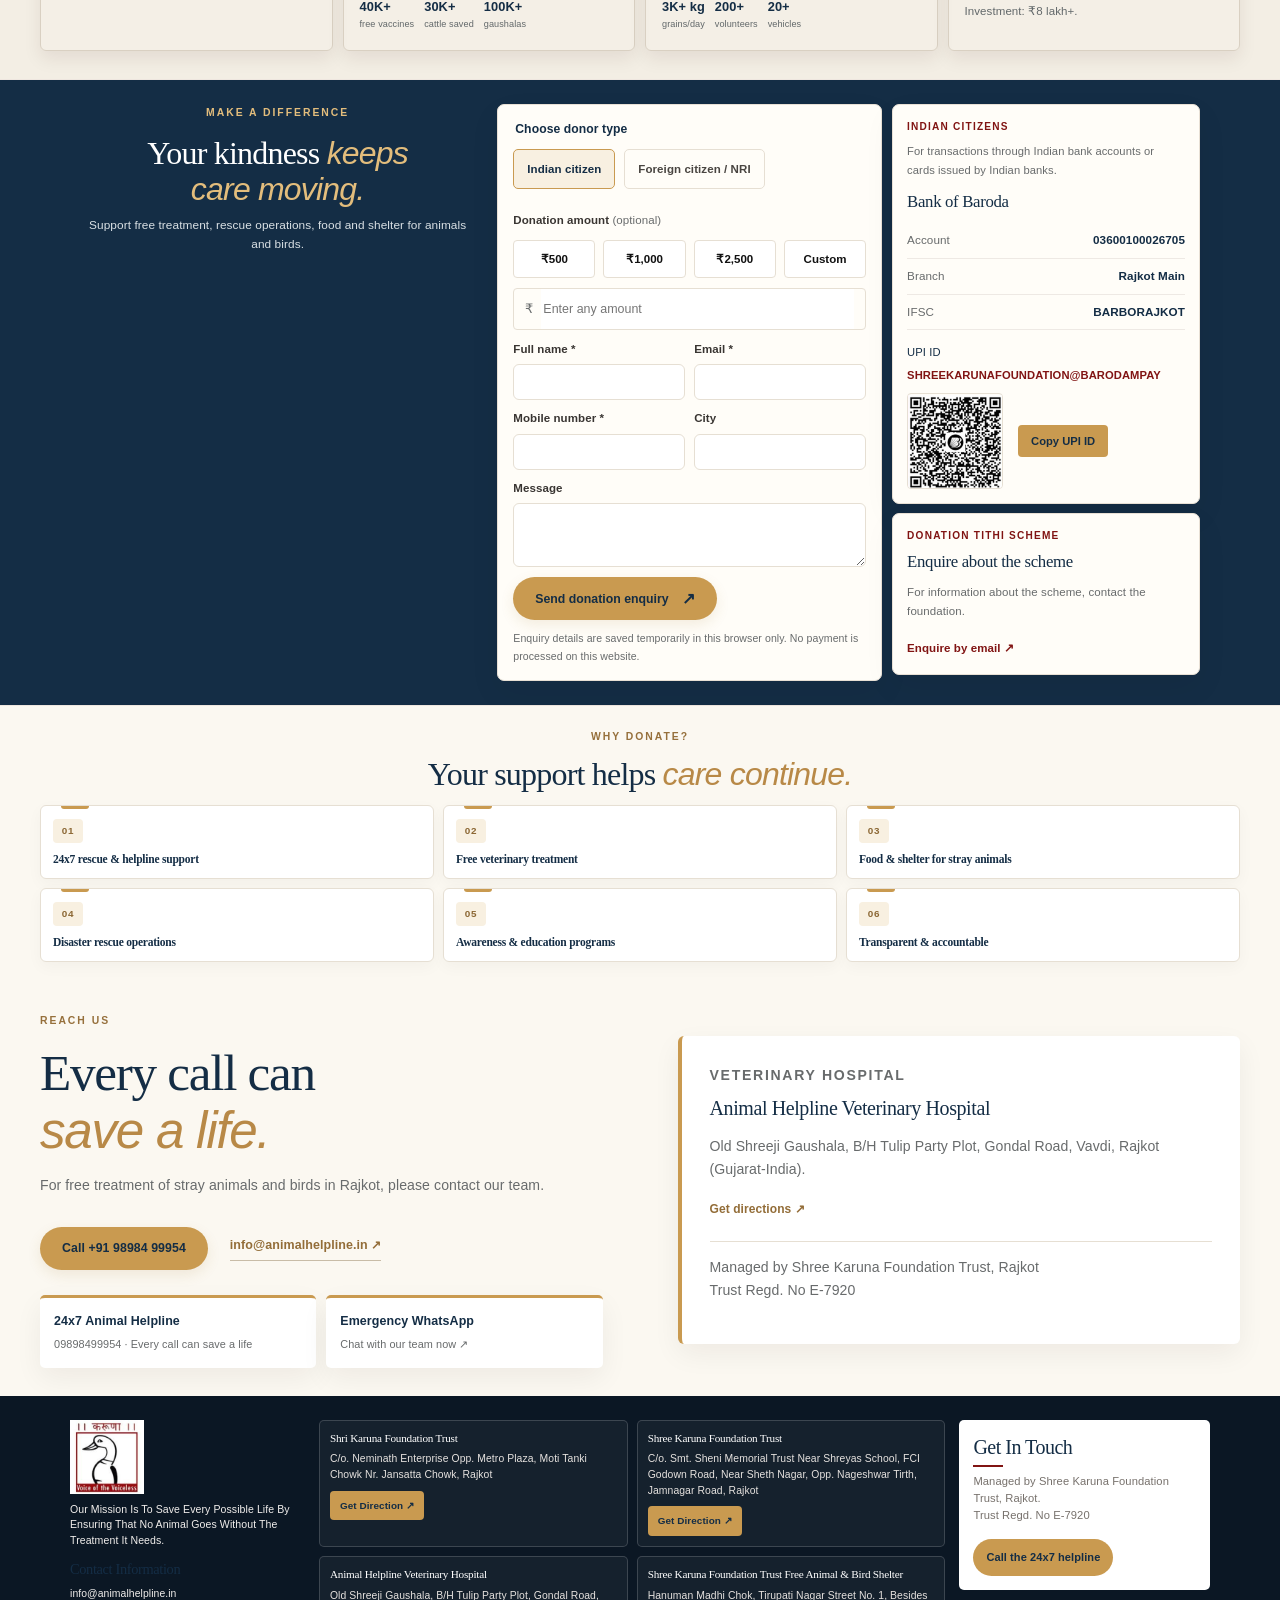
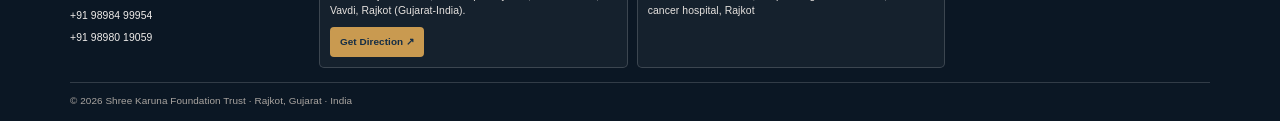
==== commit 60800808: "Polish Karuna Foundation pages Co-authored-by: Copilot <223556219+Copilot@users.noreply.github.com>" ====
--- a/index.html
+++ b/index.html
@@ -6,12 +6,11 @@
   <meta name="description" content="Shree Karuna Foundation Trust provides rescue, treatment, shelter and food support for animals and birds in Rajkot and across Gujarat.">
   <link rel="icon" type="image/png" href="karuna-logo.png">
   <title>Karuna Foundation | Service to Animals is Service to God</title>
-  <link rel="preconnect" href="https://fonts.googleapis.com">
-  <link rel="preconnect" href="https://fonts.gstatic.com" crossorigin>
-  <link href="https://fonts.googleapis.com/css2?family=DM+Serif+Display:ital@0;1&family=Onest:wght@400;500;600;700&display=swap" rel="stylesheet">
+  <link rel="stylesheet" href="whatsapp.css">
   <link rel="stylesheet" href="style.css">
   <link rel="stylesheet" href="footer.css">
   <link rel="stylesheet" href="ui-polish.css">
+  <link rel="stylesheet" href="home-page.css">
 </head>
 <body class="home-page">
   <header class="site-header">
--- a/whatsapp.css
+++ b/whatsapp.css
@@ -0,0 +1,40 @@
+.whatsapp-float[hidden] { display: none !important; }
+.whatsapp-float {
+  position: fixed;
+  z-index: 30;
+  right: max(16px, env(safe-area-inset-right));
+  bottom: max(16px, env(safe-area-inset-bottom));
+  display: grid;
+  width: 50px;
+  height: 50px;
+  place-items: center;
+  border: 2px solid #fff;
+  border-radius: 50%;
+  background: #25d366;
+  color: #fff;
+  box-shadow: 0 5px 18px rgba(0, 0, 0, .23);
+  transition: transform .18s ease, box-shadow .18s ease;
+}
+.whatsapp-float:hover { transform: translateY(-3px); box-shadow: 0 9px 24px rgba(0, 0, 0, .25); }
+.whatsapp-float:focus-visible { outline: 3px solid #811413; outline-offset: 3px; }
+.whatsapp-float svg { width: 27px; height: 27px; fill: currentColor; }
+.whatsapp-float-label {
+  position: absolute;
+  right: calc(100% + 10px);
+  padding: 6px 9px;
+  border-radius: 5px;
+  background: #171615;
+  color: #fff;
+  font: 600 .68rem Arial, Calibri, sans-serif;
+  white-space: nowrap;
+  opacity: 0;
+  pointer-events: none;
+  transform: translateX(4px);
+  transition: opacity .18s ease, transform .18s ease;
+}
+.whatsapp-float:hover .whatsapp-float-label,
+.whatsapp-float:focus-visible .whatsapp-float-label { opacity: 1; transform: translateX(0); }
+@media (max-width: 560px) {
+  .whatsapp-float { width: 46px; height: 46px; right: max(12px, env(safe-area-inset-right)); bottom: max(12px, env(safe-area-inset-bottom)); }
+  .whatsapp-float svg { width: 25px; height: 25px; }
+}
--- a/ui-polish.css
+++ b/ui-polish.css
@@ -25,44 +25,7 @@
 .donor-fields input, .donor-fields textarea { border-radius: 6px; }
 .contact-actions a, .direction-link, .career-review-link, .review-card a { transition: color .18s ease, background-color .18s ease, transform .18s ease; }
 .contact-actions a:hover, .direction-link:hover, .career-review-link:hover, .review-card a:hover { transform: translateY(-1px); }
-.whatsapp-float[hidden] { display: none !important; }
-.whatsapp-float {
-  position: fixed;
-  z-index: 30;
-  right: max(16px, env(safe-area-inset-right));
-  bottom: max(16px, env(safe-area-inset-bottom));
-  display: grid;
-  width: 50px;
-  height: 50px;
-  place-items: center;
-  border: 2px solid #fff;
-  border-radius: 50%;
-  background: #25d366;
-  color: #fff;
-  box-shadow: 0 5px 18px rgba(0, 0, 0, .23);
-  transition: transform .18s ease, box-shadow .18s ease;
-}
-.whatsapp-float:hover { transform: translateY(-3px); box-shadow: 0 9px 24px rgba(0, 0, 0, .25); }
-.whatsapp-float:focus-visible { outline: 3px solid #811413; outline-offset: 3px; }
-.whatsapp-float svg { width: 27px; height: 27px; fill: currentColor; }
-.whatsapp-float-label {
-  position: absolute;
-  right: calc(100% + 10px);
-  padding: 6px 9px;
-  border-radius: 5px;
-  background: #171615;
-  color: #fff;
-  font: 600 .68rem "Onest", sans-serif;
-  white-space: nowrap;
-  opacity: 0;
-  pointer-events: none;
-  transform: translateX(4px);
-  transition: opacity .18s ease, transform .18s ease;
-}
-.whatsapp-float:hover .whatsapp-float-label, .whatsapp-float:focus-visible .whatsapp-float-label { opacity: 1; transform: translateX(0); }
 @media (max-width: 560px) {
-  .whatsapp-float { width: 46px; height: 46px; right: max(12px, env(safe-area-inset-right)); bottom: max(12px, env(safe-area-inset-bottom)); }
-  .whatsapp-float svg { width: 25px; height: 25px; }
   .section-heading { gap: 12px; }
   .about-section { padding-top: 42px; padding-bottom: 42px; }
 }
@@ -747,13 +710,13 @@
 .home-page .stat:nth-child(2):before { content: "\2661"; }
 .home-page .stat:nth-child(3):before { content: "\2302"; }
 .home-page .stat:nth-child(4):before { content: "\2659"; }
-.home-page .stat strong { grid-area: value; font-size: 1.2rem; line-height: 1.1; }
-.home-page .stat span { grid-area: label; font-size: .58rem; line-height: 1.3; }
+.home-page .stat strong { grid-area: value; min-width: 0; font-size: 1.2rem; line-height: 1.1; }
+.home-page .stat span { grid-area: label; min-width: 0; font-size: .58rem; line-height: 1.3; }
 
 .home-page .services { padding: clamp(34px, 4vw, 52px) 0; background: #fffdf8; }
 .home-page .services .section-heading {
   display: flex;
-  display: flex;
+  flex-wrap: wrap;
   align-items: end;
   margin-bottom: 18px;
   padding-bottom: 11px;
@@ -894,6 +857,7 @@
 }
 
 body {
+  overflow-x: hidden;
   font-family: "Onest", Arial, sans-serif;
   line-height: 1.6;
   letter-spacing: .005em;
@@ -1362,14 +1326,14 @@
 .home-page .hero-visual { position: relative; inset: auto; height: clamp(320px, 36vw, 440px); min-height: 0; }
 .home-page .main-image { width: 100%; height: 100%; overflow: hidden; border: 3px solid #fff; border-radius: 13px; box-shadow: 0 18px 38px rgba(20, 47, 70, .14); }
 .home-page .main-image img { width: 100%; height: 100%; object-fit: cover; object-position: 55% center; }
-.home-page .stats { position: relative; z-index: 2; width: min(1200px, calc(100% - 64px)); margin: -8px auto 0; border: 1px solid var(--reference-line); border-radius: 12px; box-shadow: 0 8px 22px rgba(20, 47, 70, .06); }
+.home-page .stats { position: relative; z-index: 2; width: min(1200px, calc(100% - 64px)); margin: -8px auto 0; border: 1px solid var(--line); border-radius: 12px; box-shadow: 0 8px 22px rgba(20, 47, 70, .06); }
 .home-page .stats-grid { width: 100%; }
 .home-page .service-grid { gap: 14px; }
 .home-page .service-card { border-radius: 10px; }
 .home-page .service-card > img { height: clamp(112px, 12vw, 160px); }
-.home-page .service-donate { border-color: var(--reference-navy); background: var(--reference-navy); }
+.home-page .service-donate { border-color: var(--navy); background: var(--navy); }
 .home-page .home-story { border-radius: 12px; }
-.home-page .donate { background: var(--reference-navy); }
+.home-page .donate { background: var(--navy); }
 .home-page .donation-layout { align-items: start; }
 
 .about-page .about-hero { padding-block: clamp(34px, 4vw, 54px); background: var(--reference-cream); }
@@ -1618,3 +1582,301 @@
   .volunteer-hero-actions,
   .career-hero-actions { align-items: flex-start; flex-direction: column; gap: 12px; }
 }
+
+body,
+body * {
+  font-family: Arial, Calibri, sans-serif !important;
+}
+
+.home-page .section,
+.home-page .campaign-band,
+.home-page .donate { padding-block: clamp(42px, 5vw, 58px); }
+
+.about-page .about-hero,
+.services-page .about-hero { padding-block: clamp(30px, 4vw, 42px); }
+
+.about-page .about-section,
+.services-page .about-section { padding-block: clamp(34px, 4vw, 46px); }
+
+.contact-page .contact-intro { padding-block: clamp(30px, 4vw, 44px); }
+.contact-page .location-copy { min-height: 0; padding: 18px; }
+
+.volunteers-page .volunteer-form-section,
+.careers-page .career-form-section { padding-block: clamp(30px, 4vw, 46px); }
+
+.home-page :is(h1, h2, h3) {
+  font-family: Georgia, "Times New Roman", serif !important;
+}
+
+.home-page .container { width: min(1200px, calc(100% - 40px)); }
+.home-page .hero {
+  isolation: isolate;
+  height: clamp(300px, 34vw, 390px);
+  min-height: 0;
+  padding: 0;
+  background: var(--cream);
+}
+.home-page .hero:after {
+  display: none;
+}
+.home-page .hero-grid {
+  display: block;
+  height: 100%;
+  min-height: 0;
+}
+.home-page .hero-copy {
+  position: relative;
+  z-index: 1;
+  width: min(47%, 510px);
+  padding: 36px 0;
+}
+.home-page .hero h1 { font-size: clamp(2.5rem, 4.2vw, 3.55rem); }
+.home-page .hero-intro { margin: 15px 0 20px; font-size: .84rem; }
+.home-page .hero-note { margin-top: 14px; }
+.home-page .hero-visual {
+  position: absolute;
+  z-index: 0;
+  inset: 0;
+  left: 50%;
+  width: 100vw;
+  transform: translateX(-50%);
+  min-height: 0;
+  height: 100%;
+}
+.home-page .main-image {
+  position: absolute;
+  inset: 0;
+  width: 100%;
+  height: 100%;
+  border: 0;
+  border-radius: 0;
+}
+.home-page .main-image img { object-position: 56% 48%; }
+.home-page .hero-visual:after {
+  position: absolute;
+  z-index: 1;
+  inset: 0;
+  display: block;
+  background: linear-gradient(90deg, var(--cream) 0%, rgba(247, 243, 235, .98) 30%, rgba(247, 243, 235, .78) 43%, rgba(247, 243, 235, .12) 68%, transparent 82%);
+  content: "";
+}
+.home-page .hero-copy { z-index: 2; }
+
+.home-page .stats { position: relative; z-index: 2; background: var(--cream); border: 0; }
+.home-page .stats-grid {
+  position: relative;
+  grid-template-columns: repeat(4, minmax(0, 1fr));
+  margin-top: -16px;
+  padding: 7px 10px;
+  border: 1px solid #eee7db;
+  border-radius: 11px;
+  background: #fff;
+  box-shadow: 0 5px 14px rgba(36, 27, 20, .09);
+}
+.home-page .stat,
+.home-page .stat:first-child { padding: 8px 14px; }
+.home-page .stat strong { font-size: 1.5rem; }
+.home-page .stat span { font-size: .58rem; }
+
+.home-page .services { padding: 20px 0 22px; }
+.home-page .services .section-heading { margin-bottom: 13px; }
+.home-page .services .section-heading h2 { font-size: clamp(1.55rem, 2.6vw, 2rem); }
+.home-page .services-intro { margin-top: 3px; font-size: .72rem; }
+.home-page .service-grid { grid-template-columns: repeat(5, minmax(0, 1fr)); gap: 10px; }
+.home-page .service-card { min-width: 0; }
+.home-page .service-card > img { height: clamp(88px, 10vw, 126px); }
+.home-page .service-card p { min-height: 38px; }
+.home-page .service-donate { height: auto; }
+
+.home-page .rescue-photos { padding: 0 0 18px; }
+.home-page .home-story {
+  height: 160px;
+  grid-template-columns: 1.05fr 1.25fr .78fr;
+  border-radius: 10px;
+}
+.home-page .home-story > figure { height: 160px; }
+.home-page .home-story-copy { padding: 12px 18px; }
+.home-page .home-story-copy h2 { font-size: clamp(1.3rem, 2vw, 1.7rem); }
+.home-page .home-story-copy > p:not(.eyebrow) { margin: 6px 0 8px; }
+.home-page .home-story-contact { padding: 12px; }
+
+.home-page .donate { padding: 24px 0; }
+.home-page .donate > .container {
+  display: grid;
+  grid-template-columns: minmax(210px, .72fr) minmax(0, 1.28fr);
+  align-items: start;
+  gap: 12px 24px;
+}
+.home-page .donate-heading { margin: 0; }
+.home-page .donate-heading h2 { font-size: clamp(1.55rem, 2.5vw, 2rem); }
+.home-page .donate-heading > p:last-child { margin: 8px 0 0; font-size: .74rem; }
+.home-page .donation-layout { grid-column: 2; grid-row: 1 / span 2; grid-template-columns: 1fr; gap: 10px; }
+.home-page .donation-main { padding: 16px; }
+.home-page .donor-fields { margin: 10px 0; }
+.home-page .donation-details { grid-template-columns: repeat(2, minmax(0, 1fr)); gap: 10px; }
+.home-page .tithi-card { grid-column: 1 / -1; }
+
+.home-page .why-donate { padding: 22px 0; }
+.home-page .why-heading { margin-bottom: 12px; }
+.home-page .why-grid { grid-template-columns: repeat(3, minmax(0, 1fr)); }
+.home-page .why-grid article { min-height: 74px; padding: 10px 12px; }
+.home-page .why-grid h3 { margin-top: 8px; }
+.home-page .contact { padding: 26px 0; }
+.home-page .site-footer { padding-top: 24px; }
+
+@media (max-width: 900px) {
+  .home-page .donate > .container { grid-template-columns: 1fr; gap: 14px; }
+  .home-page .donation-layout { grid-column: 1; grid-row: auto; }
+}
+
+@media (max-width: 700px) {
+  .home-page .container { width: calc(100% - 28px); }
+  .home-page .hero { height: auto; }
+  .home-page .hero:after { display: none; }
+  .home-page .hero-grid { display: grid; height: auto; grid-template-columns: 1fr; padding-inline: 0; }
+  .home-page .hero-copy { width: 100%; padding: 24px 0 16px; }
+  .home-page .hero h1 { max-width: 400px; font-size: clamp(2.35rem, 9vw, 3rem); }
+  .home-page .hero-intro { max-width: 420px; }
+  .home-page .hero-visual {
+    position: relative;
+    inset: auto;
+    width: calc(100% + 28px);
+    height: clamp(190px, 57vw, 250px);
+    margin: 0 0 16px -14px;
+  }
+  .home-page .main-image { border-radius: 9px; }
+  .home-page .main-image img { object-position: 56% 48%; }
+  .home-page .stats-grid { grid-template-columns: repeat(2, minmax(0, 1fr)); margin-top: 0; }
+  .home-page .stat,
+  .home-page .stat:first-child { padding: 9px 10px; }
+  .home-page .stat:nth-child(2) { border-right: 0; }
+  .home-page .stat:nth-child(3) { padding-left: 10px; }
+  .home-page .services { padding: 22px 0; }
+  .home-page .services .section-heading { align-items: end; }
+  .home-page .services .section-heading h2 { font-size: 1.55rem; }
+  .home-page .service-grid { grid-template-columns: 1fr; gap: 10px; }
+  .home-page .service-card {
+    display: grid;
+    grid-template-columns: minmax(100px, 34%) minmax(0, 1fr);
+    grid-template-rows: auto auto 1fr auto;
+    align-content: center;
+    min-height: 0;
+    padding: 0 0 10px;
+  }
+  .home-page .service-card > img { width: 100%; height: 100%; min-height: 112px; grid-column: 1; grid-row: 1 / 5; }
+  .home-page .service-card .card-number { top: 7px; right: 7px; }
+  .home-page .service-card .service-icon { display: none; }
+  .home-page .service-card h3 { min-width: 0; margin: 12px 11px 4px; }
+  .home-page .service-card p { min-width: 0; min-height: 0; margin: 0 11px; }
+  .home-page .service-card a { min-width: 0; margin: 6px 11px 0; }
+  .home-page .service-donate { min-height: 130px; padding: 12px; }
+  .home-page .service-donate > img { grid-column: 1 / -1; grid-row: 1 / 5; }
+  .home-page .service-donate h3 { margin: 0 0 5px; }
+  .home-page .service-donate p { margin: 0; }
+  .home-page .service-donate .donate-card-label { margin-bottom: 7px; }
+  .home-page .home-story { height: auto; grid-template-columns: 1fr; }
+  .home-page .home-story > figure { height: 190px; }
+  .home-page .home-story-copy { padding: 15px; }
+  .home-page .home-story-copy h2 { font-size: 1.5rem; }
+  .home-page .home-story-contact {
+    display: grid;
+    min-height: 0;
+    grid-template-columns: 1fr auto;
+    gap: 4px 10px;
+    padding: 12px 15px;
+    border-top: 1px solid #e8e1d6;
+    border-left: 0;
+  }
+  .home-page .home-story-contact p { grid-column: 1; }
+  .home-page .home-story-contact a { grid-column: 1; }
+  .home-page .donate > .container { gap: 12px; }
+  .home-page .donation-details { grid-template-columns: 1fr; }
+  .home-page .tithi-card { grid-column: auto; }
+  .home-page .why-grid { grid-template-columns: repeat(2, minmax(0, 1fr)); }
+  .home-page .campaign-band { padding: 28px 0; }
+}
+
+@media (max-width: 420px) {
+  .home-page .topbar-inner { font-size: .56rem; }
+  .home-page .hero-copy { padding-top: 20px; }
+  .home-page .hero h1 { font-size: clamp(2.15rem, 9vw, 2.65rem); }
+  .home-page .hero-actions .button { padding: 10px 13px; }
+  .home-page .hero-call { gap: 8px; }
+  .home-page .stat strong { font-size: 1.25rem; }
+}
+
+body:not(.home-page) main :is(h1, h2, h3) {
+  font-family: Georgia, "Times New Roman", serif !important;
+  text-wrap: balance;
+}
+
+body.about-page main .about-hero .hero-copy h1,
+body.services-page main .service-hero-copy h1,
+body.contact-page main .contact-intro h1,
+body.volunteers-page main .volunteer-hero-copy h1,
+body.careers-page main .career-hero-copy h1 {
+  font-size: clamp(2.2rem, 4vw, 3.55rem);
+  line-height: 1.08;
+  letter-spacing: -.035em;
+}
+
+body:not(.home-page) main :is(
+  .section-heading h2,
+  .volunteer-section-heading h2,
+  .career-heading h1,
+  .career-heading h2,
+  .volunteer-form-heading h1,
+  .contact-section-heading h2,
+  .contact-review h2,
+  .contact-hotline h2
+) {
+  font-size: clamp(1.5rem, 2.4vw, 2.15rem);
+  line-height: 1.16;
+}
+
+body:not(.home-page) main h3 {
+  font-size: clamp(.95rem, 1.15vw, 1.08rem);
+  line-height: 1.3;
+}
+
+body.about-page .about-hero,
+body.services-page main .about-hero,
+body.contact-page .contact-intro,
+.volunteers-page .volunteer-hero,
+.careers-page .career-hero {
+  padding-block: clamp(30px, 3.5vw, 50px);
+}
+
+.about-page .about-section,
+.services-page .about-section {
+  padding-block: clamp(28px, 3.2vw, 46px);
+}
+
+.contact-page .contact-channels,
+.contact-page .contact-locations,
+.contact-page .contact-form-section,
+.contact-page .contact-review,
+.volunteers-page .volunteer-form-section,
+.volunteers-page .volunteer-leaders,
+.volunteers-page .volunteer-reviews,
+.careers-page .career-form-section,
+.careers-page .career-reviews {
+  padding-block: clamp(26px, 3.2vw, 44px);
+}
+
+body:not(.home-page) main .section-heading,
+body:not(.home-page) main .volunteer-section-heading,
+body:not(.home-page) main .career-heading,
+body:not(.home-page) main .contact-section-heading {
+  margin-bottom: clamp(16px, 2vw, 24px);
+}
+
+@media (max-width: 680px) {
+  body.about-page main .about-hero .hero-copy h1,
+  body.services-page main .service-hero-copy h1,
+  body.contact-page main .contact-intro h1,
+  body.volunteers-page main .volunteer-hero-copy h1,
+  body.careers-page main .career-hero-copy h1 {
+    font-size: clamp(2.1rem, 8.8vw, 2.35rem);
+  }
+}
--- a/home-page.css
+++ b/home-page.css
@@ -0,0 +1,311 @@
+.home-page :is(h1, h2, h3) {
+  font-family: Georgia, "Times New Roman", serif !important;
+}
+
+.home-page main {
+  display: flex;
+  flex-direction: column;
+}
+
+.home-page main > .hero { order: 1; }
+.home-page main > .stats { order: 2; }
+.home-page main > .services { order: 3; }
+.home-page main > .rescue-photos { order: 4; }
+.home-page main > .campaign-band { order: 5; }
+.home-page main > .donate { order: 6; }
+.home-page main > .why-donate { order: 7; }
+.home-page main > .contact { order: 8; }
+
+.home-page .container { width: min(1200px, calc(100% - 40px)); }
+
+.home-page .hero {
+  height: clamp(350px, 29vw, 400px);
+  min-height: 0;
+  padding: 0;
+  overflow: hidden;
+  background: var(--cream);
+}
+.home-page .hero-grid {
+  position: relative;
+  display: block;
+  width: 100%;
+  max-width: none;
+  height: 100%;
+  min-height: 0;
+  margin: 0;
+  padding-inline: max(20px, calc((100vw - 1200px) / 2));
+}
+.home-page .hero-grid::before { display: none; }
+.home-page .hero-copy {
+  position: relative;
+  z-index: 2;
+  width: min(48%, 520px);
+  padding: 36px 0;
+}
+.home-page .hero-copy .eyebrow { margin-bottom: 12px; }
+.home-page .hero h1 {
+  max-width: 520px;
+  font-size: clamp(2.6rem, 4.2vw, 3.55rem);
+  line-height: 1.02;
+}
+.home-page .hero-intro { max-width: 440px; margin: 14px 0 18px; font-size: .84rem; }
+.home-page .hero-actions { gap: 12px; }
+.home-page .hero-note { margin-top: 13px; }
+.home-page .hero-visual {
+  position: absolute;
+  z-index: 0;
+  inset: 0;
+  left: auto;
+  right: 0;
+  width: 100%;
+  height: 100%;
+  min-height: 0;
+  margin: 0;
+  transform: none;
+}
+.home-page .main-image { position: absolute; inset: 0; width: 100%; height: 100%; margin: 0; border: 0; border-radius: 0; }
+.home-page .main-image img { object-fit: cover; object-position: 58% 40%; }
+.home-page .hero-visual::after {
+  position: absolute;
+  z-index: 1;
+  inset: 0;
+  display: block;
+  padding: 0;
+  border: 0;
+  border-radius: 0;
+  background: linear-gradient(90deg, var(--cream) 0%, rgba(247, 243, 235, .97) 27%, rgba(247, 243, 235, .82) 36%, rgba(247, 243, 235, .42) 48%, rgba(247, 243, 235, .08) 62%, transparent 74%);
+  content: "";
+  font-size: 0;
+  pointer-events: none;
+}
+
+.home-page .stats { position: relative; z-index: 2; border: 0; background: var(--cream); }
+.home-page .stats-grid {
+  position: relative;
+  grid-template-columns: repeat(4, minmax(0, 1fr));
+  margin-top: -16px;
+  padding: 7px 10px;
+  border: 1px solid #eee7db;
+  border-radius: 11px;
+  background: #fff;
+  box-shadow: 0 5px 14px rgba(36, 27, 20, .09);
+}
+.home-page .stat,
+.home-page .stat:first-child { min-height: 60px; padding: 7px 14px; }
+.home-page .stat strong { font-size: 1.35rem; }
+.home-page .stat span { font-size: .58rem; line-height: 1.35; }
+
+.home-page .services { padding: 20px 0 22px; }
+.home-page .services .section-heading { margin-bottom: 12px; padding-bottom: 10px; }
+.home-page .services .section-heading h2 { font-size: clamp(1.55rem, 2.6vw, 2rem); }
+.home-page .services-intro { margin-top: 3px; font-size: .72rem; }
+.home-page .all-services-link { white-space: nowrap; }
+.home-page .service-grid { grid-template-columns: repeat(5, minmax(0, 1fr)); gap: 10px; }
+.home-page .service-card { min-width: 0; }
+.home-page .service-card > img { height: clamp(88px, 10vw, 126px); }
+.home-page .service-card h3 { font-size: .78rem; }
+.home-page .service-card p { min-height: 38px; }
+.home-page .service-donate { min-height: 0; height: auto; }
+
+.home-page .rescue-photos { padding: 0 0 18px; background: var(--cream); }
+.home-page .home-story {
+  height: 156px;
+  grid-template-columns: 1.05fr 1.3fr .8fr;
+  border: 1px solid #e8e1d6;
+  border-radius: 10px;
+  background: #fffdf8;
+}
+.home-page .home-story > figure { height: 156px; }
+.home-page .home-story-copy { padding: 12px 18px; }
+.home-page .home-story-copy h2 { font-size: clamp(1.3rem, 2vw, 1.7rem); }
+.home-page .home-story-copy > p:not(.eyebrow) { margin: 6px 0 8px; font-size: .72rem; }
+.home-page .home-story-contact {
+  padding: 12px;
+  border-left-color: #e8e1d6;
+  background: #f6efe4;
+}
+.home-page .home-story-contact strong { color: var(--navy); }
+.home-page .home-story-contact p { color: #73777a; }
+.home-page .home-story-contact a { color: #936d38; }
+
+.home-page .donate { padding: 24px 0; }
+.home-page .donate > .container {
+  display: grid;
+  grid-template-columns: minmax(210px, .72fr) minmax(0, 1.28fr);
+  align-items: start;
+  gap: 12px 22px;
+}
+.home-page .donate-heading { margin: 0; }
+.home-page .donate-heading h2 { font-size: clamp(1.55rem, 2.5vw, 2rem); }
+.home-page .donate-heading > p:last-child { margin: 8px 0 0; font-size: .74rem; }
+.home-page .donation-layout {
+  grid-column: 2;
+  grid-row: 1 / span 2;
+  grid-template-columns: minmax(0, 1fr) minmax(230px, .8fr);
+  gap: 10px;
+}
+.home-page .donation-main { padding: 15px; }
+.home-page .donor-fields { gap: 9px; margin: 10px 0; }
+.home-page .donation-details { grid-template-columns: 1fr; gap: 9px; }
+.home-page .payment-card,
+.home-page .tithi-card { padding: 14px; }
+.home-page .tithi-card { grid-column: auto; }
+.home-page .why-donate { padding: 22px 0; }
+.home-page .why-heading { margin-bottom: 12px; }
+.home-page .why-heading h2 { font-size: clamp(1.55rem, 2.6vw, 2rem); }
+.home-page .why-grid { grid-template-columns: repeat(3, minmax(0, 1fr)); gap: 9px; }
+.home-page .why-grid article { min-height: 74px; padding: 10px 12px; }
+.home-page .why-grid h3 { margin-top: 8px; font-size: .72rem; }
+.home-page .campaign-band { padding: 28px 0; }
+.home-page .campaign-grid { gap: 30px; }
+.home-page .campaign-details { gap: 10px; margin-top: 18px; }
+.home-page .contact { padding: 28px 0; }
+
+.home-page .site-footer { padding: 24px 18px 12px; background: #0b1724; }
+.home-page .site-footer-main {
+  grid-template-columns: minmax(160px, .75fr) minmax(0, 2fr) minmax(170px, .8fr);
+  grid-template-areas: "identity locations contact";
+  align-items: start;
+  gap: 14px;
+}
+.home-page .site-footer-logo { width: 74px; height: 74px; }
+.home-page .site-footer-identity > p { margin: 8px 0 10px; font-size: .66rem; }
+.home-page .site-footer-identity > a { font-size: .65rem; }
+.home-page .site-footer-location { min-height: 0; padding: 10px; }
+.home-page .site-footer-contact { padding: 14px; }
+.home-page .site-footer-copyright { margin-top: 14px; }
+
+@media (max-width: 1000px) {
+  .home-page .donate > .container { grid-template-columns: 1fr; gap: 12px; }
+  .home-page .donation-layout { grid-column: 1; grid-row: auto; }
+  .home-page .site-footer-main {
+    grid-template-columns: minmax(150px, .7fr) minmax(0, 1.5fr);
+    grid-template-areas: "identity locations" "contact contact";
+  }
+  .home-page .site-footer-contact { grid-column: 1 / -1; }
+}
+
+@media (min-width: 701px) and (max-width: 1000px) {
+  .home-page .service-grid { grid-template-columns: repeat(3, minmax(0, 1fr)); }
+  .home-page .home-story { height: auto; grid-template-columns: minmax(0, .9fr) minmax(0, 1.1fr); }
+  .home-page .home-story > figure { height: 170px; }
+  .home-page .home-story-contact {
+    display: grid;
+    grid-column: 1 / -1;
+    grid-template-columns: 30px minmax(0, 1fr) auto;
+    align-items: center;
+    gap: 4px 10px;
+    border-top: 1px solid #e8e1d6;
+    border-left: 0;
+  }
+  .home-page .home-story-contact .story-contact-mark { grid-column: 1; grid-row: 1 / 3; }
+  .home-page .home-story-contact strong { grid-column: 2; grid-row: 1; }
+  .home-page .home-story-contact p { grid-column: 2; grid-row: 2; }
+  .home-page .home-story-contact a { grid-column: 3; grid-row: 1 / 3; }
+}
+
+@media (max-width: 700px) {
+  .home-page .container { width: calc(100% - 28px); }
+  .home-page .hero { height: auto; }
+  .home-page .hero-grid {
+    display: grid;
+    width: 100%;
+    height: auto;
+    grid-template-columns: 1fr;
+    padding-inline: 14px;
+  }
+  .home-page .hero-copy { width: 100%; padding: 22px 0 15px; }
+  .home-page .hero h1 { max-width: 400px; font-size: clamp(2.25rem, 9vw, 2.8rem); }
+  .home-page .hero-intro { max-width: 420px; margin: 12px 0 16px; }
+  .home-page .hero-visual {
+    position: relative;
+    inset: auto;
+    left: auto;
+    right: auto;
+    width: 100%;
+    height: clamp(190px, 58vw, 260px);
+    margin: 0 0 15px;
+    transform: none;
+  }
+  .home-page .main-image { border: 2px solid #fff; border-radius: 9px; }
+  .home-page .main-image img { object-position: 58% 48%; }
+  .home-page .hero-visual::after { display: none; }
+  .home-page .stats-grid { grid-template-columns: repeat(2, minmax(0, 1fr)); margin-top: 0; }
+  .home-page .stat,
+  .home-page .stat:first-child { min-height: 54px; padding: 8px 10px; }
+  .home-page .stat:nth-child(2) { border-right: 0; }
+  .home-page .stat:nth-child(3) { padding-left: 10px; }
+  .home-page .services { padding: 22px 0; }
+  .home-page .services .section-heading { align-items: end; gap: 8px; }
+  .home-page .services .section-heading h2 { font-size: 1.5rem; }
+  .home-page .services-intro { font-size: .68rem; }
+  .home-page .all-services-link { font-size: .58rem; }
+  .home-page .service-grid { grid-template-columns: 1fr; gap: 9px; }
+  .home-page .service-card {
+    position: relative;
+    display: grid;
+    grid-template-columns: minmax(100px, 34%) minmax(0, 1fr);
+    grid-template-rows: auto auto auto;
+    align-content: center;
+    min-height: 0;
+    padding: 10px 0;
+  }
+  .home-page .service-card > img {
+    position: absolute;
+    top: 0;
+    bottom: 0;
+    left: 0;
+    width: 34%;
+    height: 100%;
+    min-height: 0;
+  }
+  .home-page .service-card .card-number { top: 7px; right: 7px; }
+  .home-page .service-card .service-icon { display: none; }
+  .home-page .service-card:not(.service-donate) > :is(h3, p, a) { grid-column: 2; min-width: 0; margin-inline: 10px; }
+  .home-page .service-card h3 { margin-top: 0; margin-bottom: 4px; }
+  .home-page .service-card p { min-height: 0; margin-block: 0; }
+  .home-page .service-card a { align-self: start; margin-top: 5px; }
+  .home-page .service-donate { min-height: 120px; padding: 10px 12px; }
+  .home-page .service-donate > img { top: 0; bottom: 0; left: 0; width: 100%; height: 100%; }
+  .home-page .service-donate h3 { margin: 0 0 5px; }
+  .home-page .service-donate p { margin: 0; }
+  .home-page .service-donate .donate-card-label { margin-bottom: 6px; }
+  .home-page .home-story { height: auto; grid-template-columns: 1fr; }
+  .home-page .home-story > figure { height: 190px; }
+  .home-page .home-story-copy { padding: 14px; }
+  .home-page .home-story-copy h2 { font-size: 1.45rem; }
+  .home-page .home-story-contact {
+    display: grid;
+    min-height: 0;
+    grid-template-columns: 1fr auto;
+    gap: 4px 10px;
+    padding: 12px 14px;
+    border-top: 1px solid #e8e1d6;
+    border-left: 0;
+  }
+  .home-page .home-story-contact p { grid-column: 1; }
+  .home-page .home-story-contact a { grid-column: 1; }
+  .home-page .donate > .container { gap: 12px; }
+  .home-page .donation-layout { grid-template-columns: 1fr; }
+  .home-page .payment-card,
+  .home-page .tithi-card { padding: 14px; }
+  .home-page .why-grid { grid-template-columns: repeat(2, minmax(0, 1fr)); }
+  .home-page .site-footer-main {
+    grid-template-columns: 1fr;
+    grid-template-areas: "identity" "locations" "contact";
+    gap: 14px;
+  }
+  .home-page .site-footer-contact { grid-column: auto; }
+}
+
+@media (max-width: 420px) {
+  .home-page .topbar-inner { font-size: .56rem; }
+  .home-page .hero-copy { padding-top: 18px; }
+  .home-page .hero h1 { font-size: clamp(2.15rem, 9vw, 2.5rem); }
+  .home-page .hero-actions { gap: 8px; flex-wrap: wrap; }
+  .home-page .hero-actions .button { padding: 10px 13px; }
+  .home-page .hero-call { gap: 8px; }
+  .home-page .stat strong { font-size: 1.2rem; }
+  .home-page .services .section-heading h2 { font-size: 1.35rem; }
+  .home-page .all-services-link { font-size: .54rem; }
+}
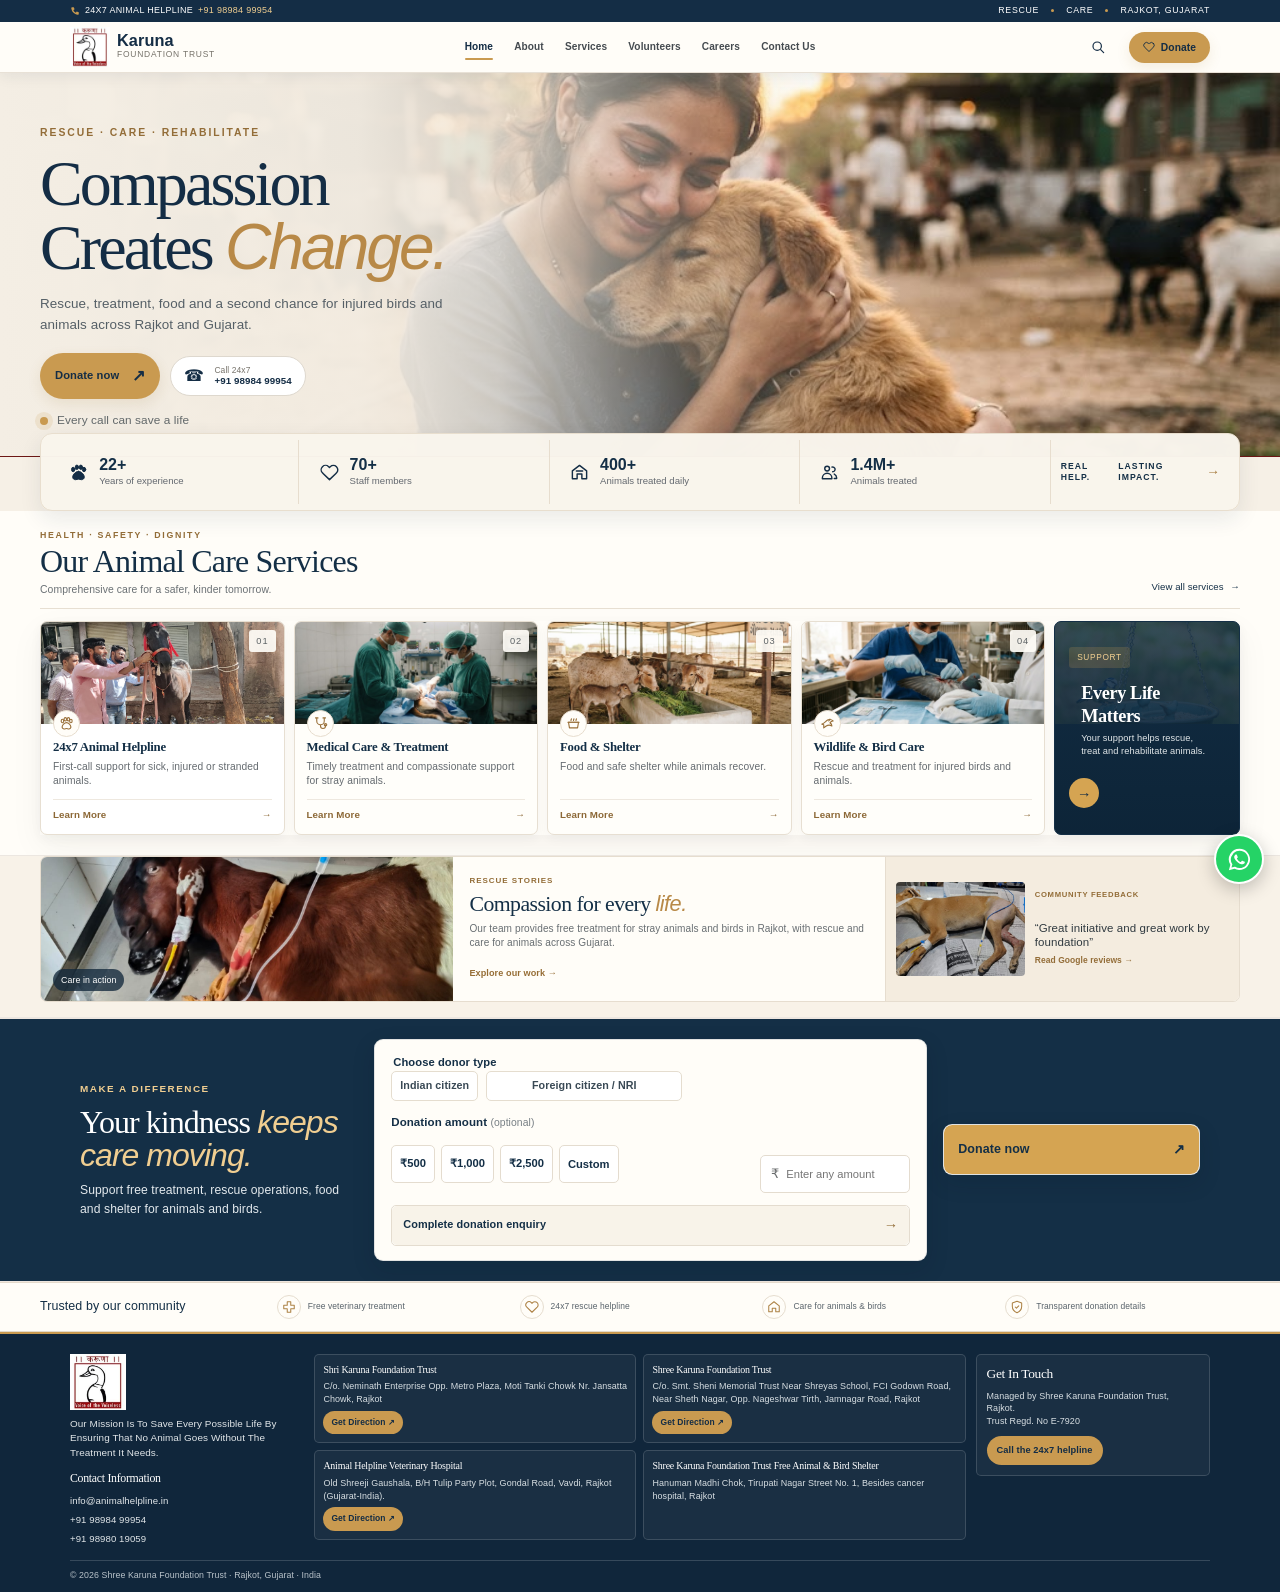
==== commit 6bdd5454: "Polish Karuna Foundation website pages Co-authored-by: Copilot <223556219+Copilot@users.noreply.gith" ====
--- a/index.html
+++ b/index.html
@@ -11,17 +11,21 @@
   <link rel="stylesheet" href="footer.css">
   <link rel="stylesheet" href="ui-polish.css">
   <link rel="stylesheet" href="home-page.css">
+  <link rel="stylesheet" href="site-chrome.css">
 </head>
-<body class="home-page">
+<body class="site-page home-page">
   <header class="site-header">
-    <div class="topbar"><div class="container topbar-inner"><span>24x7 Animal Helpline <a href="tel:+919898499954">+91 98984 99954</a></span><span class="topbar-message">RESCUE <i></i> CARE <i></i> REHABILITATE <i></i> RAJKOT, GUJARAT</span></div></div>
+    <div class="topbar"><div class="container topbar-inner"><span><svg viewBox="0 0 24 24" aria-hidden="true"><path d="M5 3h4l2 5-3 2a15 15 0 0 0 6 6l2-3 5 2v4c0 1-1 2-2 2C10 20 4 14 3 5c0-1 1-2 2-2Z"/></svg>24x7 Animal Helpline <a href="tel:+919898499954">+91 98984 99954</a></span><span class="topbar-message">RESCUE <i></i> CARE <i></i> RAJKOT, GUJARAT</span></div></div>
     <div class="container nav-wrap">
       <a class="brand" href="#home" aria-label="Karuna Foundation home"><img class="brand-logo" src="karuna-logo.png" alt="Karuna Foundation logo" loading="eager" decoding="async"><span><strong>Karuna</strong><small>Foundation Trust</small></span></a>
-      <button class="menu-toggle" aria-label="Open menu" aria-expanded="false"><span></span><span></span><span></span></button>
       <nav class="nav-links" aria-label="Main navigation">
         <a class="active" href="index.html">Home</a><a href="about.html">About</a><a href="services.html">Services</a><a href="volunteers.html">Volunteers</a><a href="careers.html">Careers</a><a href="contact.html">Contact Us</a>
-        <a class="button button-small" href="#donate">Donate now <span aria-hidden="true">↗</span></a>
       </nav>
+      <div class="header-actions">
+        <form class="site-search" role="search"><button class="search-toggle" type="button" aria-label="Open search" aria-expanded="false"><svg viewBox="0 0 24 24" aria-hidden="true"><circle cx="10.8" cy="10.8" r="6.3"/><path d="m16 16 4.5 4.5"/></svg></button><input type="search" aria-label="Search this page" placeholder="Search this page"><span class="search-status" aria-live="polite"></span></form>
+        <a class="button header-donate" href="#donate"><svg viewBox="0 0 24 24" aria-hidden="true"><path d="M20.8 4.6a5.5 5.5 0 0 0-7.8 0L12 5.7l-1.1-1.1a5.5 5.5 0 0 0-7.8 7.8l1.1 1.1L12 21l7.8-7.5 1.1-1.1a5.5 5.5 0 0 0-.1-7.8Z"/></svg>Donate</a>
+        <button class="menu-toggle" type="button" aria-label="Open menu" aria-expanded="false"><span></span><span></span><span></span></button>
+      </div>
     </div>
   </header>
 
@@ -42,19 +46,20 @@
     </section>
 
     <section class="stats" id="impact"><div class="container stats-grid">
-      <div class="stat"><strong>22+</strong><span>Years of experience</span></div>
-      <div class="stat"><strong>70+</strong><span>Staff members</span></div>
-      <div class="stat"><strong>400+</strong><span>Animals treated daily</span></div>
-      <div class="stat"><strong>1.4M+</strong><span>Animals treated</span></div>
+      <div class="stat"><span class="stat-icon" aria-hidden="true"><svg viewBox="0 0 24 24"><ellipse cx="5.3" cy="8.2" rx="2.1" ry="2.8"/><ellipse cx="10" cy="5.4" rx="2.1" ry="2.8"/><ellipse cx="15" cy="5.4" rx="2.1" ry="2.8"/><ellipse cx="19" cy="8.2" rx="2.1" ry="2.8"/><path d="M12 10.5c-3.5 0-7.3 4.1-7.3 7.2 0 2.2 1.6 3.4 3.5 3.4 1.5 0 2.4-.7 3.8-.7s2.3.7 3.8.7c1.9 0 3.5-1.2 3.5-3.4 0-3.1-3.8-7.2-7.3-7.2Z"/></svg></span><span class="stat-copy"><strong>22+</strong><span>Years of experience</span></span></div>
+      <div class="stat"><span class="stat-icon" aria-hidden="true"><svg viewBox="0 0 24 24"><path d="M20.8 4.6a5.5 5.5 0 0 0-7.8 0L12 5.7l-1.1-1.1a5.5 5.5 0 0 0-7.8 7.8l1.1 1.1L12 21l7.8-7.5 1.1-1.1a5.5 5.5 0 0 0-.1-7.8Z"/></svg></span><span class="stat-copy"><strong>70+</strong><span>Staff members</span></span></div>
+      <div class="stat"><span class="stat-icon" aria-hidden="true"><svg viewBox="0 0 24 24"><path d="m3 10 9-7 9 7v10h-6v-6H9v6H3V10Z"/><path d="M8 10h8"/></svg></span><span class="stat-copy"><strong>400+</strong><span>Animals treated daily</span></span></div>
+      <div class="stat"><span class="stat-icon" aria-hidden="true"><svg viewBox="0 0 24 24"><circle cx="9" cy="7" r="3"/><path d="M3 20v-1a6 6 0 0 1 12 0v1H3Zm13-9a3 3 0 1 0-1-5.8M18 14a5 5 0 0 1 3 4.5v1h-3"/></svg></span><span class="stat-copy"><strong>1.4M+</strong><span>Animals treated</span></span></div>
+      <a class="impact-link" href="#donate"><span>REAL HELP.</span><strong>LASTING IMPACT.</strong><span aria-hidden="true">→</span></a>
     </div></section>
 
     <section class="section services" id="services"><div class="container">
       <div class="section-heading"><div><p class="eyebrow">Health · Safety · Dignity</p><h2>Our Animal Care Services</h2><p class="services-intro">Comprehensive care for a safer, kinder tomorrow.</p></div><a class="all-services-link" href="services.html">View all services <span aria-hidden="true">→</span></a></div>
       <div class="service-grid">
-        <article class="service-card featured"><span class="card-number">01</span><img src="website-assets/services/images/IMG-20240202-WA0009.jpg" alt="Rescued dog receiving veterinary care" loading="lazy" decoding="async"><div class="service-icon">✚</div><h3>24x7 Animal Helpline</h3><p>Be the first call for a sick, injured or stranded animal.</p><a href="tel:+919898499954">Call the helpline →</a></article>
-        <article class="service-card"><span class="card-number">02</span><img src="website-assets/home/images/dog-veterinary-surgery.jpg" alt="Veterinary team performing surgery on a dog" loading="lazy" decoding="async"><div class="service-icon">♡</div><h3>Free Veterinary Treatment</h3><p>Timely treatment and compassionate support for stray animals.</p></article>
-        <article class="service-card"><span class="card-number">03</span><img src="website-assets/home/images/IMG_3999-scaled.jpg" alt="Karuna Foundation animal rescue ambulance" loading="lazy" decoding="async"><div class="service-icon">↗</div><h3>Ambulance and Bike</h3><p>Mobile rescue support that reaches animals in need.</p></article>
-        <article class="service-card"><span class="card-number">04</span><img src="website-assets/home/images/cow-shelter.jpg" alt="Cows receiving feed and care at a shelter" loading="lazy" decoding="async"><div class="service-icon">⌂</div><h3>Rescue &amp; Rehabilitation</h3><p>Safe shelter and care while animals recover.</p></article>
+        <a class="service-card featured" href="services.html"><span class="card-number">01</span><img src="website-assets/services/images/IMG-20240202-WA0015.jpg" alt="Volunteers caring for a rescued horse" loading="lazy" decoding="async"><span class="service-icon" aria-hidden="true"><svg viewBox="0 0 24 24"><ellipse cx="5.5" cy="8" rx="2" ry="2.8"/><ellipse cx="10.1" cy="5.2" rx="2" ry="2.7"/><ellipse cx="15" cy="5.2" rx="2" ry="2.7"/><ellipse cx="19" cy="8" rx="2" ry="2.8"/><path d="M12 10.5c-3.3 0-7 4.1-7 7.2a3.2 3.2 0 0 0 3.3 3.1c1.5 0 2.4-.8 3.7-.8s2.2.8 3.7.8a3.2 3.2 0 0 0 3.3-3.1c0-3.1-3.7-7.2-7-7.2Z"/></svg></span><h3>24x7 Animal Helpline</h3><p>First-call support for sick, injured or stranded animals.</p><span class="service-card-cta">Learn More <span aria-hidden="true">→</span></span></a>
+        <a class="service-card" href="services.html"><span class="card-number">02</span><img src="website-assets/home/images/dog-veterinary-surgery.jpg" alt="Veterinary team performing surgery on a dog" loading="lazy" decoding="async"><span class="service-icon" aria-hidden="true"><svg viewBox="0 0 24 24"><path d="M6 3v5a6 6 0 0 0 12 0V3M4 3h4m8 0h4M12 14v2a4 4 0 0 0 8 0v-2"/><circle cx="20" cy="14" r="2"/></svg></span><h3>Medical Care &amp; Treatment</h3><p>Timely treatment and compassionate support for stray animals.</p><span class="service-card-cta">Learn More <span aria-hidden="true">→</span></span></a>
+        <a class="service-card" href="services.html"><span class="card-number">03</span><img src="website-assets/home/images/cow-shelter.jpg" alt="Cows receiving food and care at a shelter" loading="lazy" decoding="async"><span class="service-icon" aria-hidden="true"><svg viewBox="0 0 24 24"><path d="M4 10h16l-1.5 9h-13L4 10Z"/><path d="M3 10h18M8 7c0-1 .7-1.5.7-2.5M12 7c0-1 .7-1.5.7-2.5M16 7c0-1 .7-1.5.7-2.5"/></svg></span><h3>Food &amp; Shelter</h3><p>Food and safe shelter while animals recover.</p><span class="service-card-cta">Learn More <span aria-hidden="true">→</span></span></a>
+        <a class="service-card" href="services.html"><span class="card-number">04</span><img src="website-assets/home/images/bird-veterinary-care.jpg" alt="Bird receiving veterinary care" loading="lazy" decoding="async"><span class="service-icon" aria-hidden="true"><svg viewBox="0 0 24 24"><path d="M3 13c4-1 6-5 10-7 3-1 6 0 8 2-2 0-4 1-5 3 2 1 3 3 3 5-3-2-6-2-9 0l-4 3v-5l-3-1Z"/><path d="m14 8 2-3"/></svg></span><h3>Wildlife &amp; Bird Care</h3><p>Rescue and treatment for injured birds and animals.</p><span class="service-card-cta">Learn More <span aria-hidden="true">→</span></span></a>
         <a class="service-card service-donate" href="#donate"><img src="website-assets/careers/images/303040119-303040619-Vierno-YingYang-bird-feeder-SW-Sem-00389.jpg" alt="" loading="lazy" decoding="async"><span class="donate-card-label">Support</span><h3>Every Life Matters</h3><p>Your support helps rescue, treat and rehabilitate animals.</p><span class="service-donate-link" aria-hidden="true">Donate now →</span></a>
       </div>
     </div></section>
@@ -63,7 +68,10 @@
       <div class="home-story">
         <figure><img src="website-assets/services/images/WhatsApp-Image-2025-11-12-at-12.00.41-PM-1.jpeg" alt="An animal receiving treatment from the veterinary team" loading="lazy" decoding="async"><figcaption>Care in action</figcaption></figure>
         <div class="home-story-copy"><p class="eyebrow">Rescue stories</p><h2>Compassion for every <em>life.</em></h2><p>Our team provides free treatment for stray animals and birds in Rajkot, with rescue and care for animals across Gujarat.</p><a href="services.html">Explore our work <span aria-hidden="true">→</span></a></div>
-        <aside class="home-story-contact"><span class="story-contact-mark" aria-hidden="true">✦</span><strong>Need help for an animal?</strong><p>Call the 24x7 Animal Helpline.</p><a href="tel:+919898499954">+91 98984 99954</a></aside>
+        <a class="home-story-review" href="https://www.google.com/maps/search/?api=1&amp;query=Karuna+Foundation+Rajkot" target="_blank" rel="noopener noreferrer" aria-label="Read Karuna Foundation Google reviews">
+          <img src="website-assets/services/images/WhatsApp-Image-2025-11-12-at-12.00.43-PM.jpeg" alt="Dog receiving veterinary treatment" loading="lazy" decoding="async">
+          <span class="home-story-review-copy"><span class="eyebrow">Community feedback</span><q>Great initiative and great work by foundation</q><span class="home-story-review-link">Read Google reviews <span aria-hidden="true">→</span></span></span>
+        </a>
       </div>
     </div></section>
 
@@ -92,19 +100,26 @@
                 </div>
                 <div class="amount-input"><span aria-hidden="true">₹</span><input id="donation-amount" name="amount" type="number" min="1" step="1" inputmode="decimal" placeholder="Enter any amount" aria-label="Donation amount"></div>
               </div>
-              <div class="donor-fields">
-                <label>Full name *<input name="fullname" type="text" autocomplete="name" maxlength="120" required></label>
-                <label>Email *<input name="email" type="email" autocomplete="email" maxlength="200" required></label>
-                <label>Mobile number *<input name="mobile" type="tel" autocomplete="tel" maxlength="30" required></label>
-                <label>City<input name="city" type="text" autocomplete="address-level2" maxlength="100"></label>
-                <label class="message-field">Message<textarea name="message" rows="3" maxlength="1000"></textarea></label>
-              </div>
-              <button class="button donor-submit" type="submit">Send donation enquiry <span aria-hidden="true">↗</span></button>
-              <p class="form-note">Enquiry details are saved temporarily in this browser only. No payment is processed on this website.</p>
-              <p class="form-status" id="donor-form-status" aria-live="polite"></p>
+              <details class="donation-enquiry">
+                <summary>Complete donation enquiry <span aria-hidden="true">→</span></summary>
+                <div class="donation-enquiry-fields">
+                  <div class="donor-fields">
+                    <label>Full name *<input name="fullname" type="text" autocomplete="name" maxlength="120" required></label>
+                    <label>Email *<input name="email" type="email" autocomplete="email" maxlength="200" required></label>
+                    <label>Mobile number *<input name="mobile" type="tel" autocomplete="tel" maxlength="30" required></label>
+                    <label>City<input name="city" type="text" autocomplete="address-level2" maxlength="100"></label>
+                    <label class="message-field">Message<textarea name="message" rows="3" maxlength="1000"></textarea></label>
+                  </div>
+                  <button class="button donor-submit" type="submit">Send donation enquiry <span aria-hidden="true">↗</span></button>
+                  <p class="form-note">Enquiry details are saved temporarily in this browser only. No payment is processed on this website.</p>
+                  <p class="form-status" id="donor-form-status" aria-live="polite"></p>
+                </div>
+              </details>
             </form>
           </div>
-          <div class="donation-details">
+          <details class="payment-information">
+            <summary aria-label="Open bank, UPI and QR donation details">Donate now <span aria-hidden="true">↗</span></summary>
+            <div class="donation-details">
             <article class="payment-card" data-payment="indian">
               <p class="card-kicker">Indian citizens</p>
               <p class="helper">For transactions through Indian bank accounts or cards issued by Indian banks.</p>
@@ -128,28 +143,23 @@
               <p>For information about the scheme, contact the foundation.</p>
               <a href="mailto:info@animalhelpline.in?subject=Donation%20Tithi%20Scheme%20enquiry">Enquire by email ↗</a>
             </article>
-          </div>
+            </div>
+          </details>
         </div>
       </div>
     </section>
 
-    <section class="campaign-band" id="campaigns"><div class="container"><div class="campaign-grid"><div class="campaign-copy"><p class="eyebrow light">Campaigns with purpose</p><h2>Small acts.<br><em>Far-reaching care.</em></h2><p>Free distribution campaigns help communities protect animals and birds with food, water and practical resources.</p><a class="button button-outline" href="#donate">Help us reach more <span>↗</span></a></div><div class="campaign-list"><div><strong>25 lakh+</strong><span>Bird nests distributed</span></div><div><strong>5 lakh+</strong><span>Water bowls distributed</span></div><div><strong>2 lakh+</strong><span>Water feeding bowls</span></div><div><strong>₹15,000+</strong><span>Daily Param Jivdaya Rath expense</span></div></div></div><div class="campaign-details"><article><h3>Param Jivdaya Rath</h3><p>450 kg wheat and grains for birds, 30 kg wheat balls for fish, 25 kg sweet corn for squirrels, milk and rotis for 700 stray dogs, and 10 kg ant feed.</p></article><article><h3>Lumpy Virus Relief</h3><p>Joint operations with Arham Yuva Seva Group across 17 affected Gujarat districts.</p><div class="detail-stats"><b>40K+ <small>free vaccines</small></b><b>30K+ <small>cattle saved</small></b><b>100K+ <small>gaushalas</small></b></div></article><article><h3>Maha Karuna Abhiyan</h3><p>During lockdown, the Trust fed stray animals and birds with community support.</p><div class="detail-stats"><b>3K+ kg <small>grains/day</small></b><b>200+ <small>volunteers</small></b><b>20+ <small>vehicles</small></b></div></article><article><h3>Voice of Karuna</h3><p>Two state-of-the-art studios for NGOs, activists and content creators to raise awareness for animal welfare, environment and social causes. Investment: ₹8 lakh+.</p></article></div></div></section>
-
-    <section class="why-donate" aria-labelledby="why-donate-title">
-      <div class="container">
-        <div class="why-heading"><p class="eyebrow">Why donate?</p><h2 id="why-donate-title">Your support helps <em>care continue.</em></h2></div>
-        <div class="why-grid">
-          <article><span>01</span><h3>24x7 rescue &amp; helpline support</h3></article>
-          <article><span>02</span><h3>Free veterinary treatment</h3></article>
-          <article><span>03</span><h3>Food &amp; shelter for stray animals</h3></article>
-          <article><span>04</span><h3>Disaster rescue operations</h3></article>
-          <article><span>05</span><h3>Awareness &amp; education programs</h3></article>
-          <article><span>06</span><h3>Transparent &amp; accountable</h3></article>
+    <section class="home-trust" aria-label="Our commitment">
+      <div class="container home-trust-inner">
+        <p class="home-trust-heading">Trusted by our community</p>
+        <div class="home-trust-items">
+          <div><span aria-hidden="true"><svg viewBox="0 0 24 24" width="14" height="14" fill="none" stroke="currentColor" stroke-width="1.8" stroke-linecap="round" stroke-linejoin="round"><path d="M9 3h6v6h6v6h-6v6H9v-6H3V9h6z"/></svg></span>Free veterinary treatment</div>
+          <div><span aria-hidden="true"><svg viewBox="0 0 24 24" width="14" height="14" fill="none" stroke="currentColor" stroke-width="1.8" stroke-linecap="round" stroke-linejoin="round"><path d="M20.8 4.6a5.5 5.5 0 0 0-7.8 0L12 5.7l-1.1-1.1a5.5 5.5 0 0 0-7.8 7.8L12 21l8.9-8.6a5.5 5.5 0 0 0-.1-7.8Z"/></svg></span>24x7 rescue helpline</div>
+          <div><span aria-hidden="true"><svg viewBox="0 0 24 24" width="14" height="14" fill="none" stroke="currentColor" stroke-width="1.8" stroke-linecap="round" stroke-linejoin="round"><path d="m3 10 9-7 9 7v10h-6v-6H9v6H3V10Z"/></svg></span>Care for animals &amp; birds</div>
+          <div><span aria-hidden="true"><svg viewBox="0 0 24 24" width="14" height="14" fill="none" stroke="currentColor" stroke-width="1.8" stroke-linecap="round" stroke-linejoin="round"><path d="M12 22s8-4 8-11V5l-8-3-8 3v6c0 7 8 11 8 11Z"/><path d="m9 12 2 2 4-4"/></svg></span>Transparent donation details</div>
         </div>
       </div>
     </section>
-
-    <section class="section contact" id="contact"><div class="container contact-grid"><div><p class="eyebrow">Reach us</p><h2>Every call can<br><em>save a life.</em></h2><p>For free treatment of stray animals and birds in Rajkot, please contact our team.</p><div class="contact-actions"><a class="button" href="tel:+919898499954">Call +91 98984 99954</a><a class="text-link" href="mailto:info@animalhelpline.in">info@animalhelpline.in <span>↗</span></a></div><div class="quick-contacts"><a href="tel:+919898499954"><strong>24x7 Animal Helpline</strong><span>09898499954 · Every call can save a life</span></a><a href="https://wa.me/919898499954" target="_blank" rel="noreferrer"><strong>Emergency WhatsApp</strong><span>Chat with our team now ↗</span></a></div></div><div class="location-card"><p class="card-kicker">Veterinary hospital</p><h3>Animal Helpline Veterinary Hospital</h3><p>Old Shreeji Gaushala, B/H Tulip Party Plot, Gondal Road, Vavdi, Rajkot (Gujarat-India).</p><a href="https://maps.google.com/?q=Old+Shreeji+Gaushala+Rajkot" target="_blank" rel="noreferrer">Get directions ↗</a><p class="registration">Managed by Shree Karuna Foundation Trust, Rajkot<br>Trust Regd. No E-7920</p></div></div></section>
   </main>
 
   <a class="whatsapp-float" href="https://wa.me/919898499954" target="_blank" rel="noopener noreferrer" aria-label="Chat with Karuna Foundation on WhatsApp">
@@ -183,5 +193,6 @@
   <script src="form-storage.js"></script>
   <script src="script.js"></script>
   <script src="ui-polish.js"></script>
+  <script src="site-chrome.js"></script>
 </body>
 </html>
--- a/home-page.css
+++ b/home-page.css
@@ -1,5 +1,5 @@
 .home-page :is(h1, h2, h3) {
-  font-family: Georgia, "Times New Roman", serif !important;
+  font-family: "DM Serif Display", Georgia, "Times New Roman", serif !important;
 }
 
 .home-page main {
@@ -11,15 +11,36 @@
 .home-page main > .stats { order: 2; }
 .home-page main > .services { order: 3; }
 .home-page main > .rescue-photos { order: 4; }
-.home-page main > .campaign-band { order: 5; }
-.home-page main > .donate { order: 6; }
+.home-page main > .donate { order: 5; }
+.home-page main > .campaign-band { order: 6; }
 .home-page main > .why-donate { order: 7; }
 .home-page main > .contact { order: 8; }
+.home-page main > .home-trust { order: 9; }
 
 .home-page .container { width: min(1200px, calc(100% - 40px)); }
+.home-page .topbar { font-size: .62rem; }
+.home-page .topbar-inner { padding-block: 5px; }
+.home-page .nav-wrap { min-height: 62px; }
+.home-page .brand { gap: 8px; }
+.home-page .brand-logo { width: 38px; height: 38px; }
+.home-page .nav-links { gap: clamp(10px, 1.45vw, 19px); font-size: .72rem; }
+.home-page .nav-links .button-small {
+  gap: 7px;
+  padding: 8px 14px;
+  font-size: .68rem;
+}
+.home-page .nav-links .button-small svg {
+  width: 13px;
+  height: 13px;
+  fill: none;
+  stroke: currentColor;
+  stroke-linecap: round;
+  stroke-linejoin: round;
+  stroke-width: 1.8;
+}
 
 .home-page .hero {
-  height: clamp(350px, 29vw, 400px);
+  height: clamp(310px, 27vw, 370px);
   min-height: 0;
   padding: 0;
   overflow: hidden;
@@ -40,17 +61,18 @@
   position: relative;
   z-index: 2;
   width: min(48%, 520px);
-  padding: 36px 0;
+  padding: 24px 0;
 }
 .home-page .hero-copy .eyebrow { margin-bottom: 12px; }
 .home-page .hero h1 {
   max-width: 520px;
-  font-size: clamp(2.6rem, 4.2vw, 3.55rem);
+  font-size: clamp(2.4rem, 3.8vw, 3.25rem);
   line-height: 1.02;
 }
-.home-page .hero-intro { max-width: 440px; margin: 14px 0 18px; font-size: .84rem; }
+.home-page .hero-intro { max-width: 440px; margin: 12px 0 14px; font-size: .8rem; }
 .home-page .hero-actions { gap: 12px; }
-.home-page .hero-note { margin-top: 13px; }
+.home-page .hero-actions .button { padding: 10px 16px; font-size: .7rem; }
+.home-page .hero-note { margin-top: 10px; }
 .home-page .hero-visual {
   position: absolute;
   z-index: 0;
@@ -83,40 +105,91 @@
 .home-page .stats-grid {
   position: relative;
   grid-template-columns: repeat(4, minmax(0, 1fr));
-  margin-top: -16px;
-  padding: 7px 10px;
+  margin-top: -13px;
+  padding: 5px 10px;
   border: 1px solid #eee7db;
   border-radius: 11px;
   background: #fff;
   box-shadow: 0 5px 14px rgba(36, 27, 20, .09);
 }
 .home-page .stat,
-.home-page .stat:first-child { min-height: 60px; padding: 7px 14px; }
-.home-page .stat strong { font-size: 1.35rem; }
-.home-page .stat span { font-size: .58rem; line-height: 1.35; }
-
-.home-page .services { padding: 20px 0 22px; }
+.home-page .stat:first-child {
+  min-height: 56px;
+  flex-direction: row;
+  align-items: center;
+  gap: 10px;
+  padding: 6px 12px;
+}
+.home-page .stat-icon { display: grid; width: 23px; height: 23px; flex: 0 0 23px; place-items: center; color: var(--navy); }
+.home-page .stat-icon svg { width: 18px; height: 18px; fill: none; stroke: currentColor; stroke-linecap: round; stroke-linejoin: round; stroke-width: 1.8; }
+.home-page .stat:first-child .stat-icon:first-child svg { fill: currentColor; stroke-width: 1.2; }
+.home-page .stat-copy { display: block; }
+.home-page .stat strong { font-size: 1.2rem; }
+.home-page .stat-copy > span { font-size: .56rem; line-height: 1.3; }
+
+.home-page .services { padding: 18px 0 20px; }
 .home-page .services .section-heading { margin-bottom: 12px; padding-bottom: 10px; }
 .home-page .services .section-heading h2 { font-size: clamp(1.55rem, 2.6vw, 2rem); }
 .home-page .services-intro { margin-top: 3px; font-size: .72rem; }
 .home-page .all-services-link { white-space: nowrap; }
 .home-page .service-grid { grid-template-columns: repeat(5, minmax(0, 1fr)); gap: 10px; }
-.home-page .service-card { min-width: 0; }
-.home-page .service-card > img { height: clamp(88px, 10vw, 126px); }
+.home-page .service-card {
+  display: flex;
+  min-width: 0;
+  flex-direction: column;
+  color: var(--navy);
+  text-decoration: none;
+}
+.home-page .service-card > img { height: clamp(78px, 8vw, 106px); }
+.home-page .service-icon {
+  display: grid;
+  width: 30px;
+  height: 30px;
+  margin: 12px 18px 8px;
+  place-items: center;
+  border-radius: 50%;
+  background: #f6efe4;
+  color: #936d38;
+}
+.home-page .service-icon svg {
+  width: 15px;
+  height: 15px;
+  fill: none;
+  stroke: currentColor;
+  stroke-linecap: round;
+  stroke-linejoin: round;
+  stroke-width: 1.8;
+}
 .home-page .service-card h3 { font-size: .78rem; }
 .home-page .service-card p { min-height: 38px; }
-.home-page .service-donate { min-height: 0; height: auto; }
-
-.home-page .rescue-photos { padding: 0 0 18px; background: var(--cream); }
+.home-page .service-card-cta {
+  display: flex;
+  align-items: center;
+  justify-content: space-between;
+  gap: 8px;
+  margin: auto 18px 0;
+  padding-top: 10px;
+  color: #936d38;
+  font-size: .62rem;
+  font-weight: 700;
+}
+.home-page .service-card:focus-visible {
+  outline: 3px solid #c99a50;
+  outline-offset: 3px;
+}
+.home-page .service-donate { min-height: 0; height: 100%; }
+.home-page .service-donate > img { height: 100%; }
+
+.home-page .rescue-photos { padding: 0 0 16px; background: var(--cream); }
 .home-page .home-story {
-  height: 156px;
+  height: 194px;
   grid-template-columns: 1.05fr 1.3fr .8fr;
   border: 1px solid #e8e1d6;
   border-radius: 10px;
   background: #fffdf8;
 }
-.home-page .home-story > figure { height: 156px; }
-.home-page .home-story-copy { padding: 12px 18px; }
+.home-page .home-story > figure { height: 190px; }
+.home-page .home-story-copy { padding: 16px 20px; }
 .home-page .home-story-copy h2 { font-size: clamp(1.3rem, 2vw, 1.7rem); }
 .home-page .home-story-copy > p:not(.eyebrow) { margin: 6px 0 8px; font-size: .72rem; }
 .home-page .home-story-contact {
@@ -128,7 +201,7 @@
 .home-page .home-story-contact p { color: #73777a; }
 .home-page .home-story-contact a { color: #936d38; }
 
-.home-page .donate { padding: 24px 0; }
+.home-page .donate { padding: 20px 0; }
 .home-page .donate > .container {
   display: grid;
   grid-template-columns: minmax(210px, .72fr) minmax(0, 1.28fr);
@@ -172,10 +245,63 @@
 .home-page .site-footer-identity > p { margin: 8px 0 10px; font-size: .66rem; }
 .home-page .site-footer-identity > a { font-size: .65rem; }
 .home-page .site-footer-location { min-height: 0; padding: 10px; }
-.home-page .site-footer-contact { padding: 14px; }
+.home-page .site-footer-identity h2 { color: #fff; }
+.home-page .site-footer-contact {
+  padding: 14px;
+  border: 1px solid rgba(255, 255, 255, .14);
+  background: rgba(255, 255, 255, .045);
+  color: #fff;
+}
+.home-page .site-footer-contact h2 { color: #fff; }
+.home-page .site-footer-contact p { color: #d9e0e4; }
+.home-page .site-footer-contact h2::after { background: var(--gold); }
 .home-page .site-footer-copyright { margin-top: 14px; }
 
+.home-page .home-trust {
+  padding: 11px 0;
+  border-top: 1px solid #e6dfd3;
+  border-bottom: 1px solid #e6dfd3;
+  background: #fffdf8;
+}
+.home-page .home-trust-inner {
+  display: grid;
+  grid-template-columns: minmax(170px, .8fr) minmax(0, 3fr);
+  align-items: center;
+  gap: 18px;
+}
+.home-page .home-trust-heading {
+  margin: 0;
+  color: var(--navy);
+  font-family: Georgia, "Times New Roman", serif;
+  font-size: .9rem;
+}
+.home-page .home-trust-items {
+  display: grid;
+  grid-template-columns: repeat(4, minmax(0, 1fr));
+  gap: 12px;
+}
+.home-page .home-trust-items > div {
+  display: flex;
+  align-items: center;
+  gap: 7px;
+  color: #59636b;
+  font-size: .58rem;
+  line-height: 1.35;
+}
+.home-page .home-trust-items > div > span {
+  display: grid;
+  width: 24px;
+  height: 24px;
+  flex: 0 0 24px;
+  place-items: center;
+  border: 1px solid #e6dfd3;
+  border-radius: 50%;
+  color: var(--gold);
+  font-size: .78rem;
+}
+
 @media (max-width: 1000px) {
+  .home-page .nav-links { gap: 12px; }
   .home-page .donate > .container { grid-template-columns: 1fr; gap: 12px; }
   .home-page .donation-layout { grid-column: 1; grid-row: auto; }
   .home-page .site-footer-main {
@@ -183,6 +309,8 @@
     grid-template-areas: "identity locations" "contact contact";
   }
   .home-page .site-footer-contact { grid-column: 1 / -1; }
+  .home-page .home-trust-inner { grid-template-columns: 1fr; gap: 9px; }
+  .home-page .home-trust-items { grid-template-columns: repeat(4, minmax(0, 1fr)); }
 }
 
 @media (min-width: 701px) and (max-width: 1000px) {
@@ -204,8 +332,15 @@
   .home-page .home-story-contact a { grid-column: 3; grid-row: 1 / 3; }
 }
 
+@media (max-width: 850px) {
+  .home-page .nav-links { top: 62px; }
+}
+
 @media (max-width: 700px) {
   .home-page .container { width: calc(100% - 28px); }
+  .home-page .nav-wrap { min-height: 60px; }
+  .home-page .brand-logo { width: 36px; height: 36px; }
+  .home-page .nav-links .button-small { padding: 10px 13px; }
   .home-page .hero { height: auto; }
   .home-page .hero-grid {
     display: grid;
@@ -260,12 +395,23 @@
     min-height: 0;
   }
   .home-page .service-card .card-number { top: 7px; right: 7px; }
-  .home-page .service-card .service-icon { display: none; }
-  .home-page .service-card:not(.service-donate) > :is(h3, p, a) { grid-column: 2; min-width: 0; margin-inline: 10px; }
+  .home-page .service-card:not(.service-donate) > :is(.service-icon, h3, p, .service-card-cta) {
+    grid-column: 2;
+    min-width: 0;
+    margin-inline: 10px;
+  }
+  .home-page .service-card .service-icon { display: grid; width: 24px; height: 24px; margin-block: 0 5px; }
+  .home-page .service-card .service-icon svg { width: 13px; height: 13px; }
   .home-page .service-card h3 { margin-top: 0; margin-bottom: 4px; }
   .home-page .service-card p { min-height: 0; margin-block: 0; }
-  .home-page .service-card a { align-self: start; margin-top: 5px; }
-  .home-page .service-donate { min-height: 120px; padding: 10px 12px; }
+  .home-page .service-card-cta { align-self: start; margin-top: 5px; padding-top: 0; }
+  .home-page .service-donate {
+    display: flex;
+    min-height: 120px;
+    flex-direction: column;
+    align-items: flex-start;
+    padding: 10px 12px;
+  }
   .home-page .service-donate > img { top: 0; bottom: 0; left: 0; width: 100%; height: 100%; }
   .home-page .service-donate h3 { margin: 0 0 5px; }
   .home-page .service-donate p { margin: 0; }
@@ -296,6 +442,9 @@
     gap: 14px;
   }
   .home-page .site-footer-contact { grid-column: auto; }
+  .home-page .home-trust { padding: 14px 0; }
+  .home-page .home-trust-inner { gap: 10px; }
+  .home-page .home-trust-items { grid-template-columns: repeat(2, minmax(0, 1fr)); gap: 10px; }
 }
 
 @media (max-width: 420px) {
@@ -309,3 +458,1075 @@
   .home-page .services .section-heading h2 { font-size: 1.35rem; }
   .home-page .all-services-link { font-size: .54rem; }
 }
+
+.home-page .stats { padding: 0; background: #f6f0e6; }
+.home-page .stats-grid {
+  width: min(1000px, calc(100% - 40px));
+  min-height: 76px;
+  grid-template-columns: repeat(4, minmax(0, 1fr)) minmax(120px, .8fr);
+  margin-top: -28px;
+  padding: 5px 10px;
+  border: 1px solid #e9dfcf;
+  border-radius: 12px;
+  background: rgba(249, 244, 235, .97);
+  box-shadow: 0 8px 22px rgba(36, 27, 20, .09);
+}
+.home-page .stat,
+.home-page .stat:first-child {
+  display: grid;
+  min-height: 50px;
+  grid-template: "icon copy" auto / 24px minmax(0, 1fr);
+  align-content: center;
+  align-items: center;
+  justify-content: initial;
+  gap: 7px;
+  padding: 5px 11px;
+  border-right: 1px solid #e6dac7;
+}
+.home-page .stat:last-child { border-right: 0; }
+.home-page .stat::before { display: none; content: none; }
+.home-page .stat > .stat-icon { grid-area: icon; width: 21px; height: 21px; flex-basis: 21px; color: #142d45; }
+.home-page .stat-icon svg { width: 19px; height: 19px; }
+.home-page .stat > .stat-copy {
+  display: grid;
+  min-width: 0;
+  grid-area: copy;
+  gap: 1px;
+}
+.home-page .stat-copy > strong { grid-area: auto; color: #142d45; font-size: .94rem; line-height: 1.05; }
+.home-page .stat-copy > span { grid-area: auto; max-width: none; color: #6d6a63; font-size: .51rem; line-height: 1.25; }
+.home-page .impact-link {
+  display: flex;
+  min-width: 0;
+  align-items: center;
+  justify-content: center;
+  gap: 3px;
+  padding: 8px;
+  color: #142d45;
+  font-size: .48rem;
+  font-weight: 700;
+  letter-spacing: .12em;
+  line-height: 1.3;
+  text-decoration: none;
+}
+.home-page .impact-link > span:last-child {
+  margin-left: 4px;
+  color: #a67a3d;
+  font-size: .85rem;
+}
+.home-page .impact-link:focus-visible { outline: 2px solid #c99a50; outline-offset: -2px; }
+
+.home-page .services { padding: 16px 0 18px; background: #fffdf8; }
+.home-page .services .section-heading {
+  align-items: end;
+  margin-bottom: 11px;
+  padding-bottom: 8px;
+}
+.home-page .services .section-heading .eyebrow { margin-bottom: 2px; font-size: .54rem; }
+.home-page .services .section-heading h2 { font-size: clamp(1.45rem, 2.25vw, 1.9rem); }
+.home-page .services-intro { font-size: .66rem; }
+.home-page .service-grid {
+  grid-template-columns: repeat(4, minmax(0, 1fr)) minmax(145px, .78fr);
+  align-items: stretch;
+  gap: 9px;
+}
+.home-page .service-card {
+  position: relative;
+  min-height: 218px;
+  padding-bottom: 12px;
+  border-color: #e9e1d5;
+  border-radius: 7px;
+  background: #fffdf8;
+  box-shadow: 0 3px 10px rgba(34, 42, 46, .045);
+}
+.home-page .service-card > img { height: 98px; }
+.home-page .service-card .card-number { top: 8px; right: 8px; }
+.home-page .service-card .service-icon {
+  position: absolute;
+  top: 81px;
+  left: 12px;
+  z-index: 2;
+  width: 28px;
+  height: 28px;
+  margin: 0;
+  border: 1px solid #eee5d6;
+  background: #fffdf8;
+}
+.home-page .service-card h3 { margin: 14px 13px 4px; font-size: .75rem; }
+.home-page .service-card p { min-height: 36px; margin: 0 13px; font-size: .59rem; }
+.home-page .service-card-cta {
+  margin: auto 13px 0;
+  padding-top: 7px;
+  border-top: 1px solid #eee8df;
+  font-size: .57rem;
+}
+.home-page .service-card:hover { border-color: #d9c49f; }
+.home-page .service-donate {
+  min-height: 218px;
+  padding: 18px 14px;
+  border: 0;
+  border-radius: 5px;
+}
+.home-page .service-donate .donate-card-label { margin-bottom: 12px; }
+.home-page .service-donate h3 { margin: 0 0 5px; font-size: 1.12rem; line-height: 1.05; }
+.home-page .service-donate p { font-size: .57rem; line-height: 1.4; }
+.home-page .service-donate .service-donate-link { margin-top: 12px; }
+.home-page .service-card:focus-visible { outline-offset: 2px; }
+
+.home-page .rescue-photos { padding: 0 0 16px; background: #f6f0e6; }
+.home-page .home-story {
+  height: auto;
+  min-height: 166px;
+  grid-template-columns: 1.05fr 1.12fr .95fr;
+  border-color: #e7dccb;
+  border-radius: 7px;
+  background: #fffdf8;
+}
+.home-page .home-story > figure { height: 166px; }
+.home-page .home-story-copy { padding: 12px 17px; }
+.home-page .home-story-copy .eyebrow { font-size: .52rem; letter-spacing: .12em; }
+.home-page .home-story-copy h2 { font-size: clamp(1.15rem, 1.65vw, 1.48rem); }
+.home-page .home-story-copy > p:not(.eyebrow) { margin: 6px 0 7px; font-size: .59rem; line-height: 1.45; }
+.home-page .home-story-copy > a { font-size: .57rem; }
+.home-page .home-story-review {
+  display: grid;
+  min-width: 0;
+  grid-template-columns: minmax(66px, .66fr) minmax(0, 1fr);
+  align-items: center;
+  gap: 10px;
+  padding: 10px;
+  border-left: 1px solid #e7dccb;
+  background: #f8f2e8;
+  color: #142d45;
+  text-decoration: none;
+}
+.home-page .home-story-review > img { width: 100%; height: 94px; border-radius: 4px; object-fit: cover; }
+.home-page .home-story-review-copy { display: flex; min-width: 0; flex-direction: column; gap: 5px; }
+.home-page .home-story-review-copy .eyebrow { color: #936d38; font-size: .48rem; letter-spacing: .09em; }
+.home-page .home-story-review-copy q { color: #303a40; font-family: Georgia, "Times New Roman", serif; font-size: .76rem; line-height: 1.25; }
+.home-page .home-story-review-link { color: #936d38; font-size: .53rem; font-weight: 700; }
+.home-page .home-story-review:focus-visible { outline: 3px solid #c99a50; outline-offset: -3px; }
+
+@media (max-width: 1000px) {
+  .home-page .stats-grid { width: min(900px, calc(100% - 36px)); }
+  .home-page .stat,
+  .home-page .stat:first-child { padding-inline: 8px; }
+  .home-page .impact-link { flex-wrap: wrap; }
+  .home-page .home-story { height: auto; grid-template-columns: minmax(0, .95fr) minmax(0, 1.05fr); }
+  .home-page .home-story > figure { height: 170px; }
+  .home-page .home-story-review {
+    grid-column: 1 / -1;
+    grid-template-columns: 72px minmax(0, 1fr);
+    border-top: 1px solid #e7dccb;
+    border-left: 0;
+  }
+  .home-page .home-story-review > img { height: 70px; }
+}
+
+@media (min-width: 701px) and (max-width: 1000px) {
+  .home-page .service-grid { grid-template-columns: repeat(2, minmax(0, 1fr)); }
+  .home-page .service-donate { grid-column: 1 / -1; min-height: 155px; }
+}
+
+@media (max-width: 700px) {
+  .home-page .stats { background: transparent; }
+  .home-page .stats-grid {
+    width: calc(100% - 28px);
+    min-height: 0;
+    grid-template-columns: repeat(2, minmax(0, 1fr));
+    margin-top: -18px;
+    padding: 4px 7px;
+    border-radius: 10px;
+  }
+  .home-page .stat,
+  .home-page .stat:first-child { min-height: 48px; border-bottom: 1px solid #e6dac7; }
+  .home-page .stat:nth-child(2) { border-right: 0; }
+  .home-page .stat:nth-child(n+3) { border-bottom: 0; }
+  .home-page .stat:nth-child(3) { border-right: 1px solid #e6dac7; }
+  .home-page .stat-copy > strong { font-size: .88rem; }
+  .home-page .stat-copy > span { font-size: .49rem; }
+  .home-page .impact-link { grid-column: 1 / -1; min-height: 34px; border-top: 1px solid #e6dac7; }
+  .home-page .service-grid { grid-template-columns: minmax(0, 1fr); gap: 8px; }
+  .home-page .service-card { min-height: 124px; }
+  .home-page .service-card .service-icon { position: static; }
+  .home-page .service-card h3 { margin-top: 0; }
+  .home-page .service-donate { min-height: 120px; }
+  .home-page .home-story { grid-template-columns: minmax(0, 1fr); }
+  .home-page .home-story-review { grid-column: auto; grid-template-columns: 76px minmax(0, 1fr); }
+  .home-page .home-story-review > img { height: 76px; }
+}
+
+/* Homepage reference finish: compact ivory, navy and warm-gold rhythm. */
+.home-page {
+  --home-navy: #142f46;
+  --home-gold: #d5a452;
+  --home-ivory: #f8f2e8;
+  --home-line: #e7dfd2;
+  background: #fffdf8;
+}
+.home-page main > section { scroll-margin-top: 82px; }
+.home-page .hero {
+  height: clamp(330px, 30vw, 410px);
+  padding: 0;
+  background: #f4eee4;
+}
+.home-page .hero-grid {
+  display: block;
+  width: 100%;
+  max-width: none;
+  height: 100%;
+  min-height: 0;
+  margin: 0;
+  padding-inline: max(24px, calc((100vw - 1200px) / 2));
+}
+.home-page .hero-copy {
+  width: min(48%, 550px);
+  padding: clamp(30px, 4vw, 54px) 0;
+}
+.home-page .hero h1 {
+  max-width: 560px;
+  font-size: clamp(2.9rem, 5vw, 4.45rem);
+  line-height: .98;
+  letter-spacing: -.045em;
+}
+.home-page .hero-intro { max-width: 410px; margin: 14px 0 18px; font-size: .84rem; }
+.home-page .hero-actions { gap: 10px; }
+.home-page .hero-actions .button { padding: 10px 15px; }
+.home-page .hero-call { min-height: 40px; }
+.home-page .hero-note { margin-top: 12px; }
+.home-page .hero-visual {
+  position: absolute;
+  inset: 0;
+  width: 100%;
+  height: 100%;
+  margin: 0;
+  pointer-events: none;
+}
+.home-page .main-image {
+  position: absolute;
+  inset: 0;
+  width: 100%;
+  height: 100%;
+  border: 0;
+  border-radius: 0;
+  box-shadow: none;
+}
+.home-page .main-image img { object-position: 57% 43%; }
+.home-page .hero-visual::after {
+  display: block;
+  background: linear-gradient(90deg, #f4eee4 0%, rgba(244,238,228,.96) 28%, rgba(244,238,228,.82) 39%, rgba(244,238,228,.3) 54%, transparent 73%);
+}
+
+.home-page .stats {
+  width: 100%;
+  margin: 0;
+  padding: 0;
+  border: 0;
+  border-radius: 0;
+  background: #f6f0e6;
+  box-shadow: none;
+}
+.home-page .stats-grid {
+  width: min(1200px, calc(100% - 48px));
+  min-height: 78px;
+  grid-template-columns: repeat(4, minmax(0, 1fr)) minmax(140px, .72fr);
+  margin: -24px auto 0;
+  padding: 6px 8px;
+  border: 1px solid #e8dece;
+  border-radius: 12px;
+  background: rgba(249,245,237,.98);
+  box-shadow: 0 8px 22px rgba(20,47,70,.09);
+}
+.home-page .stat,
+.home-page .stat:first-child {
+  min-height: 56px;
+  padding-inline: clamp(8px, 1.5vw, 20px);
+  border-color: #e7ddce;
+}
+.home-page .stat-copy > strong { color: var(--home-navy); font-size: 1rem; }
+.home-page .stat-copy > span { color: #646970; font-size: .6rem; }
+.home-page .impact-link {
+  padding-inline: 10px;
+  color: var(--home-navy);
+  font-size: .54rem;
+}
+
+.home-page .services {
+  padding: 17px 0 20px;
+  background: #fffdf8;
+}
+.home-page .services > .container { width: min(1200px, calc(100% - 48px)); }
+.home-page .services .section-heading {
+  align-items: end;
+  margin-bottom: 12px;
+  padding-bottom: 9px;
+  border-color: var(--home-line);
+}
+.home-page .services .section-heading .eyebrow { color: #936d38; font-size: .55rem; }
+.home-page .services .section-heading h2 {
+  color: var(--home-navy);
+  font-size: clamp(1.55rem, 2.5vw, 2.1rem);
+  letter-spacing: -.025em;
+}
+.home-page .services-intro { color: #6a7074; font-size: .65rem; }
+.home-page .all-services-link { color: var(--home-navy); font-size: .6rem; }
+.home-page .service-grid {
+  grid-template-columns: repeat(4, minmax(0, 1fr)) minmax(145px, .76fr);
+  gap: 9px;
+}
+.home-page .service-card {
+  min-height: 214px;
+  padding-bottom: 11px;
+  border: 1px solid var(--home-line);
+  border-radius: 7px;
+  background: #fffefa;
+  box-shadow: 0 4px 12px rgba(20,47,70,.045);
+}
+.home-page .service-card > img { height: clamp(82px, 8vw, 106px); }
+.home-page .service-card .card-number { color: #5c6265; font-size: .58rem; }
+.home-page .service-card .service-icon {
+  top: auto;
+  bottom: auto;
+  width: 27px;
+  height: 27px;
+  margin-top: -14px;
+  position: relative;
+  inset: auto;
+  z-index: 2;
+  margin-left: 12px;
+  margin-bottom: 3px;
+  border-color: #e7dfd2;
+  background: #fffefa;
+}
+.home-page .service-card h3 {
+  margin: 0 12px 4px;
+  color: var(--home-navy);
+  font-size: .8rem;
+  line-height: 1.25;
+}
+.home-page .service-card p {
+  min-height: 34px;
+  margin: 0 12px;
+  color: #656b70;
+  font-size: .64rem;
+  line-height: 1.42;
+}
+.home-page .service-card-cta {
+  margin-inline: 12px;
+  padding-top: 7px;
+  color: #8c6836;
+  font-size: .61rem;
+}
+.home-page .service-card:hover {
+  transform: translateY(-2px);
+  box-shadow: 0 9px 19px rgba(20,47,70,.09);
+}
+.home-page .service-donate {
+  min-height: 214px;
+  justify-content: center;
+  padding: 17px 14px;
+  border-color: var(--home-navy);
+  background: var(--home-navy);
+}
+.home-page .service-donate > img { opacity: .22; }
+.home-page .service-donate:after {
+  background: linear-gradient(180deg, rgba(12,35,54,.26), rgba(12,35,54,.88));
+}
+.home-page .service-donate .donate-card-label { margin-bottom: 14px; color: #f1cf91; }
+.home-page .service-donate h3 { color: #fff; font-size: 1.14rem; }
+.home-page .service-donate p { color: #e3e8ea; font-size: .58rem; }
+.home-page .service-donate .service-donate-link { background: var(--home-gold); }
+
+.home-page .rescue-photos { padding: 0 0 15px; background: var(--home-ivory); }
+.home-page .home-story {
+  min-height: 164px;
+  grid-template-columns: 1.05fr 1.1fr .9fr;
+  border-color: #e6ddcf;
+  border-radius: 7px;
+}
+.home-page .home-story > figure { height: 164px; }
+.home-page .home-story-copy { padding: 12px 17px; }
+.home-page .home-story-copy .eyebrow { color: #936d38; font-size: .5rem; }
+.home-page .home-story-copy h2 { color: var(--home-navy); font-size: clamp(1.15rem, 1.7vw, 1.5rem); }
+.home-page .home-story-copy > p:not(.eyebrow) { color: #686e72; font-size: .63rem; line-height: 1.45; }
+.home-page .home-story-review { border-color: #e6ddcf; background: #f4ecdf; }
+.home-page .home-story-review-copy q { font-size: .72rem; }
+
+.home-page .donate {
+  padding: 24px 0;
+  background: var(--home-navy);
+  color: #fff;
+}
+.home-page .donate > .container {
+  width: min(1200px, calc(100% - 48px));
+  grid-template-columns: minmax(180px, .68fr) minmax(0, 1.72fr);
+  align-items: start;
+  gap: 14px 24px;
+}
+.home-page .donate-heading { position: sticky; top: 90px; }
+.home-page .donate-heading .eyebrow { color: #f0ce91; font-size: .55rem; }
+.home-page .donate-heading h2 { color: #fff; font-size: clamp(1.55rem, 2.5vw, 2.1rem); line-height: 1.08; }
+.home-page .donate-heading h2 em { color: #f0ce91; }
+.home-page .donate-heading > p:last-child { color: #e2e8eb; font-size: .68rem; line-height: 1.5; }
+.home-page .donation-layout {
+  grid-column: 2;
+  grid-row: 1;
+  grid-template-columns: minmax(0, 1fr) minmax(190px, .78fr);
+  gap: 9px;
+}
+.home-page .donation-main,
+.home-page .payment-card,
+.home-page .tithi-card {
+  border: 1px solid rgba(20,47,70,.1);
+  border-radius: 8px;
+  background: #fffdf8;
+  color: #263746;
+  box-shadow: 0 6px 18px rgba(5,22,35,.13);
+}
+.home-page .donation-main { padding: 13px; }
+.home-page .donor-type { gap: 7px; margin-bottom: 10px; padding: 8px; }
+.home-page .donor-type legend,
+.home-page .amount-field > label { color: var(--home-navy); font-size: .65rem; }
+.home-page .donor-type label { font-size: .61rem; }
+.home-page .amount-field { margin-bottom: 9px; }
+.home-page .amount-options { gap: 5px; margin-top: 6px; }
+.home-page .amount-options button {
+  min-height: 31px;
+  padding: 6px 9px;
+  border-color: #e5ddcf;
+  border-radius: 5px;
+  background: #fff;
+  color: var(--home-navy);
+  font-size: .62rem;
+}
+.home-page .amount-options button.selected {
+  border-color: var(--home-gold);
+  background: #f8efdf;
+  color: var(--home-navy);
+}
+.home-page .amount-input { min-height: 34px; }
+.home-page .donor-fields { gap: 7px; margin: 9px 0; }
+.home-page .donor-fields label { color: #394955; font-size: .6rem; }
+.home-page .donor-fields input,
+.home-page .donor-fields textarea {
+  min-height: 32px;
+  padding: 7px 8px;
+  border-color: #e5ddcf;
+  border-radius: 4px;
+  background: #fff;
+  font-size: .68rem;
+}
+.home-page .donor-fields textarea { min-height: 48px; }
+.home-page .donor-fields .message-field { grid-column: 1 / -1; }
+.home-page .donor-submit {
+  min-height: 34px;
+  padding: 8px 12px;
+  border-radius: 999px;
+  background: var(--home-gold);
+  color: var(--home-navy);
+  font-size: .62rem;
+}
+.home-page .form-note { margin: 7px 0 0; color: #68747b; font-size: .52rem; line-height: 1.35; }
+.home-page .form-status { color: var(--home-navy); font-size: .62rem; }
+.home-page .donation-details { grid-template-columns: minmax(0, 1fr); gap: 8px; }
+.home-page .payment-card,
+.home-page .tithi-card { padding: 12px; }
+.home-page .payment-card h3,
+.home-page .tithi-card h3 { color: var(--home-navy); font-size: .92rem; }
+.home-page .payment-card p,
+.home-page .tithi-card p,
+.home-page .payment-card dl { font-size: .6rem; }
+.home-page .payment-card dl { margin: 9px 0; }
+.home-page .payment-card dl div { padding: 5px 0; }
+.home-page .upi strong { font-size: .58rem; }
+.home-page .qr-panel { gap: 8px; }
+.home-page .qr-code { width: 66px; height: 66px; }
+.home-page .copy-button { border-radius: 4px; background: var(--home-navy); font-size: .58rem; }
+.home-page .tithi-card a { color: #8c6836; font-size: .6rem; }
+.home-page .tithi-card { grid-column: auto; }
+
+.home-page .campaign-band {
+  padding: 30px 0;
+  background: #f1eadf;
+  color: var(--home-navy);
+}
+.home-page .campaign-grid { grid-template-columns: minmax(0, .9fr) minmax(0, 1.1fr); gap: 30px; }
+.home-page .campaign-copy h2 { color: var(--home-navy); font-size: clamp(1.8rem, 3vw, 2.6rem); }
+.home-page .campaign-copy h2 em { color: #9a713b; }
+.home-page .campaign-copy > p:not(.eyebrow) { color: #59636b; font-size: .72rem; }
+.home-page .campaign-copy .eyebrow { color: #936d38; }
+.home-page .campaign-copy .button-outline { border-color: #cbb58f; color: var(--home-navy); }
+.home-page .campaign-list { border-color: #d8cbbb; }
+.home-page .campaign-list div { padding: 10px 4px; border-color: #d8cbbb; }
+.home-page .campaign-list strong { color: var(--home-navy); font-size: 1.3rem; }
+.home-page .campaign-list span { color: #5d6569; font-size: .58rem; }
+.home-page .campaign-details { gap: 8px; margin-top: 15px; }
+.home-page .campaign-details article {
+  padding: 12px;
+  border: 1px solid #e2d8c9;
+  border-radius: 6px;
+  background: #fffdf8;
+}
+.home-page .campaign-details h3 { color: var(--home-navy); font-size: .88rem; }
+.home-page .campaign-details p { color: #626b70; font-size: .62rem; }
+
+.home-page .why-donate { padding: 24px 0; background: #fffdf8; }
+.home-page .why-heading h2 { color: var(--home-navy); font-size: clamp(1.6rem, 2.6vw, 2.2rem); }
+.home-page .why-heading .eyebrow { color: #936d38; }
+.home-page .why-grid { grid-template-columns: repeat(3, minmax(0, 1fr)); gap: 8px; }
+.home-page .why-grid article {
+  min-height: 62px;
+  padding: 9px 11px;
+  border: 1px solid var(--home-line);
+  border-radius: 6px;
+  background: #faf6ee;
+}
+.home-page .why-grid article > span { color: #9b743c; font-size: .59rem; }
+.home-page .why-grid h3 { margin-top: 5px; color: var(--home-navy); font-size: .68rem; }
+
+.home-page .contact { padding: 28px 0; background: #f5efe5; }
+.home-page .contact h2 { color: var(--home-navy); font-size: clamp(1.8rem, 3vw, 2.5rem); }
+.home-page .contact h2 em { color: #9b743c; }
+.home-page .contact > .container > div > p { font-size: .74rem; }
+.home-page .contact .location-card {
+  padding: 18px;
+  border: 1px solid var(--home-line);
+  border-left: 3px solid var(--home-gold);
+  border-radius: 7px;
+  background: #fffdf8;
+}
+
+.home-page .home-trust {
+  padding: 12px 0;
+  border-color: #e4dacb;
+  background: #fffdf8;
+}
+.home-page .home-trust-inner { width: min(1200px, calc(100% - 48px)); grid-template-columns: minmax(140px, .7fr) minmax(0, 3fr); gap: 12px; }
+.home-page .home-trust-heading { color: var(--home-navy); font-size: .78rem; }
+.home-page .home-trust-items { gap: 8px; }
+.home-page .home-trust-items > div { font-size: .53rem; }
+.home-page .home-trust-items > div > span { border-color: #e6ddcf; color: #ad8245; }
+.home-page .site-footer { padding: 20px 18px 10px; }
+.home-page .site-footer-main {
+  grid-template-columns: minmax(150px, .72fr) minmax(0, 2fr) minmax(150px, .72fr);
+  gap: 10px;
+}
+.home-page .site-footer-logo { width: 56px; height: 56px; }
+.home-page .site-footer-location { padding: 8px; }
+.home-page .site-footer-location h3 { font-size: .62rem; }
+.home-page .site-footer-location p,
+.home-page .site-footer-contact p { font-size: .56rem; line-height: 1.4; }
+.home-page .site-footer-contact { padding: 10px; }
+.home-page .site-footer-contact h2 { font-size: .84rem; }
+.home-page .site-footer-copyright { margin-top: 9px; padding-top: 7px; font-size: .55rem; }
+
+@media (max-width: 1000px) {
+  .home-page .hero-copy { width: min(55%, 540px); }
+  .home-page .service-grid { grid-template-columns: repeat(3, minmax(0, 1fr)); }
+  .home-page .donate > .container { grid-template-columns: 1fr; }
+  .home-page .donate-heading { position: static; max-width: 560px; }
+  .home-page .donation-layout { grid-column: 1; grid-row: auto; }
+  .home-page .campaign-details { grid-template-columns: repeat(2, minmax(0, 1fr)); }
+  .home-page .home-trust-inner { grid-template-columns: 1fr; }
+  .home-page .site-footer-main { grid-template-columns: minmax(130px, .7fr) minmax(0, 1.5fr); grid-template-areas: "identity locations" "contact contact"; }
+  .home-page .site-footer-contact { grid-column: 1 / -1; }
+}
+
+@media (max-width: 700px) {
+  .home-page .hero { height: auto; min-height: 0; padding: 0 0 12px; }
+  .home-page .hero-grid { display: grid; width: calc(100% - 28px); height: auto; grid-template-columns: 1fr; margin-inline: auto; padding: 0; }
+  .home-page .hero-copy { width: 100%; padding: 24px 0 13px; }
+  .home-page .hero h1 { max-width: 440px; font-size: clamp(2.45rem, 10vw, 3.25rem); }
+  .home-page .hero-intro { max-width: 430px; font-size: .78rem; }
+  .home-page .hero-visual { position: relative; inset: auto; width: 100%; height: auto; }
+  .home-page .main-image { position: relative; aspect-ratio: 1.55; border: 2px solid #fff; border-radius: 8px; }
+  .home-page .hero-visual::after { display: none; }
+  .home-page .stats-grid {
+    width: calc(100% - 28px);
+    grid-template-columns: repeat(2, minmax(0, 1fr));
+    margin-top: -14px;
+    padding: 4px 6px;
+  }
+  .home-page .stat,
+  .home-page .stat:first-child { min-height: 48px; padding: 5px 8px; }
+  .home-page .stat:nth-child(2) { border-right: 0; }
+  .home-page .stat:nth-child(3) { border-right: 1px solid #e7ddce; }
+  .home-page .stat:nth-child(n+3) { border-bottom: 0; }
+  .home-page .stat-copy > strong { font-size: .86rem; }
+  .home-page .stat-copy > span { font-size: .52rem; }
+  .home-page .impact-link { grid-column: 1 / -1; min-height: 32px; border-top: 1px solid #e7ddce; }
+  .home-page .services { padding: 18px 0; }
+  .home-page .services > .container,
+  .home-page .donate > .container,
+  .home-page .home-trust-inner { width: calc(100% - 28px); }
+  .home-page .services .section-heading { align-items: flex-start; gap: 6px; }
+  .home-page .services .section-heading h2 { font-size: 1.55rem; }
+  .home-page .services-intro { font-size: .61rem; }
+  .home-page .all-services-link { font-size: .54rem; }
+  .home-page .service-grid { grid-template-columns: 1fr; gap: 8px; }
+  .home-page .service-card {
+    display: grid;
+    min-height: 116px;
+    grid-template-columns: 34% minmax(0, 1fr);
+    grid-template-rows: auto auto auto auto;
+    align-content: center;
+    padding: 8px 0;
+  }
+  .home-page .service-card > img {
+    position: absolute;
+    inset: 0 auto 0 0;
+    width: 34%;
+    height: 100%;
+  }
+  .home-page .service-card .card-number { top: 6px; right: 7px; }
+  .home-page .service-card .service-icon {
+    grid-column: 2;
+    width: 23px;
+    height: 23px;
+    margin: 0 9px 3px;
+  }
+  .home-page .service-card h3,
+  .home-page .service-card p,
+  .home-page .service-card-cta { grid-column: 2; min-width: 0; margin-inline: 9px; }
+  .home-page .service-card h3 { margin-top: 0; font-size: .75rem; }
+  .home-page .service-card p { min-height: 0; font-size: .62rem; line-height: 1.38; }
+  .home-page .service-card-cta { margin-top: 5px; padding-top: 4px; font-size: .59rem; }
+  .home-page .service-donate {
+    display: flex;
+    min-height: 130px;
+    grid-template-columns: 1fr;
+    padding: 12px 14px;
+  }
+  .home-page .service-donate > img { width: 100%; height: 100%; }
+  .home-page .service-donate .donate-card-label { margin-bottom: 6px; }
+  .home-page .service-donate h3 { margin: 0 0 4px; font-size: 1.08rem; }
+  .home-page .service-donate p { margin: 0; }
+  .home-page .service-donate .service-donate-link { margin-top: 8px; }
+  .home-page .home-story { grid-template-columns: 1fr; }
+  .home-page .home-story > figure { height: 180px; }
+  .home-page .home-story-copy { padding: 14px; }
+  .home-page .home-story-copy h2 { font-size: 1.4rem; }
+  .home-page .home-story-review { grid-template-columns: 76px minmax(0, 1fr); border-top: 1px solid #e6ddcf; border-left: 0; }
+  .home-page .home-story-review > img { height: 76px; }
+  .home-page .donate { padding: 20px 0; }
+  .home-page .donation-layout { grid-template-columns: 1fr; }
+  .home-page .donation-details { grid-template-columns: 1fr; }
+  .home-page .campaign-grid,
+  .home-page .contact-grid { grid-template-columns: 1fr; gap: 16px; }
+  .home-page .campaign-details { grid-template-columns: 1fr; }
+  .home-page .why-grid { grid-template-columns: repeat(2, minmax(0, 1fr)); }
+  .home-page .home-trust-items { grid-template-columns: repeat(2, minmax(0, 1fr)); }
+  .home-page .site-footer-main { grid-template-columns: 1fr; grid-template-areas: "identity" "locations" "contact"; }
+  .home-page .site-footer-contact { grid-column: auto; }
+}
+
+@media (max-width: 360px) {
+  .home-page .site-header .container.nav-wrap { grid-template-columns: minmax(0, 1fr) auto; }
+  .home-page .nav-wrap .brand { gap: 4px; }
+  .home-page .nav-wrap .brand-logo { width: 32px; height: 32px; }
+}
+
+body.site-page.home-page .site-footer { padding: 20px 18px 10px; }
+body.site-page.home-page .site-footer-main {
+  grid-template-columns: minmax(150px, .72fr) minmax(0, 2fr) minmax(150px, .72fr);
+  grid-template-areas: "identity locations contact";
+  gap: 10px;
+}
+body.site-page.home-page .site-footer-logo { width: 56px; height: 56px; }
+body.site-page.home-page .site-footer-location { padding: 8px; }
+body.site-page.home-page .site-footer-location h3 { font-size: .62rem; }
+body.site-page.home-page .site-footer-location p,
+body.site-page.home-page .site-footer-contact p { font-size: .56rem; line-height: 1.4; }
+body.site-page.home-page .site-footer-contact { padding: 10px; }
+body.site-page.home-page .site-footer-contact h2 { font-size: .84rem; }
+body.site-page.home-page .site-footer-copyright { margin-top: 9px; padding-top: 7px; font-size: .55rem; }
+
+@media (max-width: 1000px) {
+  body.site-page.home-page .site-footer-main {
+    grid-template-columns: minmax(130px, .7fr) minmax(0, 1.5fr);
+    grid-template-areas: "identity locations" "contact contact";
+  }
+  body.site-page.home-page .site-footer-contact { grid-column: 1 / -1; }
+}
+
+@media (max-width: 560px) {
+  body.site-page.home-page .site-footer-main {
+    grid-template-columns: minmax(0, 1fr);
+    grid-template-areas: "identity" "locations" "contact";
+  }
+  body.site-page.home-page .site-footer-contact { grid-column: auto; }
+}
+
+.home-page .service-card > img { object-position: center 43%; }
+.home-page .service-card .service-icon {
+  border-color: #e7ddce;
+  background: #fffdf8;
+  color: #9a713b;
+}
+.home-page .donate {
+  padding: 20px 0;
+  background: #142f46;
+}
+.home-page .donate > .container {
+  grid-template-columns: minmax(220px, .72fr) minmax(0, 1.6fr);
+  gap: 12px 22px;
+}
+.home-page .donate-heading { position: static; }
+.home-page .donate-heading h2 { font-size: clamp(1.55rem, 2.4vw, 2rem); }
+.home-page .donation-layout {
+  grid-template-columns: minmax(0, 1fr) minmax(180px, .72fr);
+  gap: 10px;
+}
+.home-page .donation-main { padding: 12px; }
+.home-page .donor-type { margin-bottom: 8px; }
+.home-page .donor-type legend { margin-bottom: 4px; }
+.home-page .donor-type label > span { padding: 6px 10px; }
+.home-page .amount-field { margin-bottom: 0; }
+.home-page .amount-options { display: flex; flex-wrap: wrap; }
+.home-page .amount-input { height: 34px; min-height: 34px; }
+.home-page .donation-enquiry,
+.home-page .payment-information {
+  min-width: 0;
+  border: 1px solid #e7ddce;
+  border-radius: 6px;
+  background: #fffdf8;
+  color: #263746;
+}
+.home-page .donation-enquiry { margin-top: 10px; }
+.home-page .donation-enquiry > summary,
+.home-page .payment-information > summary {
+  display: flex;
+  min-height: 38px;
+  align-items: center;
+  justify-content: space-between;
+  gap: 10px;
+  padding: 8px 10px;
+  color: #142f46;
+  cursor: pointer;
+  font-size: .65rem;
+  font-weight: 700;
+  list-style: none;
+}
+.home-page .donation-enquiry > summary::-webkit-details-marker,
+.home-page .payment-information > summary::-webkit-details-marker { display: none; }
+.home-page .donation-enquiry > summary span,
+.home-page .payment-information > summary span {
+  color: #9a713b;
+  font-size: .9rem;
+}
+.home-page .donation-enquiry > summary {
+  min-height: 34px;
+  border-radius: 5px;
+  background: #d5a452;
+  color: #142f46;
+}
+.home-page .donation-enquiry > summary span { color: #142f46; }
+.home-page .donation-enquiry > summary:focus-visible,
+.home-page .payment-information > summary:focus-visible {
+  outline: 2px solid #c99a50;
+  outline-offset: -2px;
+}
+.home-page .donation-enquiry[open] > summary,
+.home-page .payment-information[open] > summary { border-bottom: 1px solid #e7ddce; }
+.home-page .donation-enquiry-fields { padding: 0 10px 10px; }
+.home-page .donation-enquiry .donor-fields { margin: 10px 0; }
+.home-page .donation-enquiry .donor-submit { width: 100%; }
+.home-page .payment-information > .donation-details {
+  grid-template-columns: minmax(0, 1fr);
+  gap: 8px;
+  padding: 10px;
+}
+.home-page .payment-information .payment-card,
+.home-page .payment-information .tithi-card { box-shadow: none; }
+.home-page .home-story {
+  min-height: 144px;
+  grid-template-columns: 1.05fr 1.1fr .9fr;
+}
+.home-page .home-story > figure { height: 144px; }
+.home-page .home-story-copy { padding: 12px 16px; }
+.home-page .campaign-band { padding: 24px 0; }
+.home-page .campaign-details { margin-top: 12px; }
+.home-page .why-donate { padding: 22px 0; }
+.home-page .contact { padding: 24px 0; }
+
+@media (max-width: 1000px) {
+  .home-page .donate > .container { grid-template-columns: minmax(0, 1fr); }
+  .home-page .donation-layout {
+    grid-column: 1;
+    grid-row: auto;
+    width: 100%;
+    grid-template-columns: minmax(0, 1fr) minmax(0, .9fr);
+  }
+}
+
+@media (max-width: 700px) {
+  .home-page .donation-layout { grid-template-columns: minmax(0, 1fr); }
+  .home-page .payment-information > .donation-details { padding: 8px; }
+  .home-page .home-story { min-height: 0; }
+  .home-page .home-story > figure { height: 180px; }
+}
+
+body.site-page.home-page .donate > .container {
+  grid-template-columns: minmax(220px, .72fr) minmax(0, 1.6fr);
+}
+body.site-page.home-page .donation-layout {
+  grid-column: 2;
+  grid-row: 1;
+  width: 100%;
+}
+
+@media (min-width: 1001px) {
+  .home-page .donor-type { padding: 6px; }
+  .home-page .donor-type label > span { padding: 4px 8px; }
+  .home-page .amount-field {
+    display: grid;
+    grid-template-columns: minmax(0, 1fr) 116px;
+    align-items: center;
+    gap: 5px 8px;
+  }
+  .home-page .amount-field > label { grid-column: 1 / -1; }
+  .home-page .amount-options { grid-column: 1; grid-row: 2; }
+  .home-page .amount-options button { padding-inline: 6px; }
+  .home-page .amount-input { grid-column: 2; grid-row: 2; }
+}
+
+@media (max-width: 1000px) {
+  body.site-page.home-page .donate > .container { grid-template-columns: minmax(0, 1fr); }
+  body.site-page.home-page .donation-layout {
+    grid-column: 1;
+    grid-row: auto;
+    grid-template-columns: minmax(0, 1fr) minmax(0, .9fr);
+  }
+}
+
+@media (max-width: 700px) {
+  body.site-page.home-page .donation-layout { grid-template-columns: minmax(0, 1fr); }
+}
+
+body.site-page.home-page .donate { padding: 20px 0; }
+body.site-page.home-page .donate > .container {
+  grid-template-columns: minmax(220px, .78fr) minmax(0, 1.55fr) minmax(205px, .72fr);
+  align-items: center;
+  gap: 12px 16px;
+}
+body.site-page.home-page .donate-heading {
+  align-self: center;
+  max-width: 300px;
+  text-align: left;
+}
+body.site-page.home-page .donate-heading .eyebrow {
+  margin-bottom: 8px;
+  font-size: .62rem;
+  letter-spacing: .15em;
+}
+body.site-page.home-page .donate-heading h2 {
+  font-size: clamp(1.8rem, 2.5vw, 2.35rem);
+  line-height: 1.04;
+  letter-spacing: -.03em;
+}
+body.site-page.home-page .donate-heading > p:last-child {
+  max-width: 290px;
+  margin: 9px 0 0;
+  color: #e3e9ed;
+  font-size: .76rem;
+  line-height: 1.5;
+}
+body.site-page.home-page .donation-layout { display: contents; }
+body.site-page.home-page .donation-main {
+  padding: 14px 16px;
+  border-color: rgba(20,47,70,.12);
+  border-radius: 9px;
+  box-shadow: 0 8px 22px rgba(5,22,35,.15);
+}
+body.site-page.home-page .donor-type {
+  display: grid;
+  grid-template-columns: max-content minmax(0, 1fr) minmax(0, 1.12fr);
+  align-items: center;
+  gap: 8px;
+  margin: 0 0 12px;
+  padding: 0;
+}
+body.site-page.home-page .donor-type legend {
+  float: none;
+  margin: 0 4px 0 0;
+  color: #142f46;
+  font-size: .7rem;
+  font-weight: 700;
+}
+body.site-page.home-page .donor-type label { min-width: 0; }
+body.site-page.home-page .donor-type label > span {
+  display: block;
+  padding: 7px 8px;
+  border: 1px solid #e5ddcf;
+  border-radius: 5px;
+  background: #fff;
+  color: #394955;
+  font-size: .67rem;
+  line-height: 1.25;
+  text-align: center;
+}
+body.site-page.home-page .amount-field {
+  grid-template-columns: minmax(0, 1fr) 150px;
+  align-items: end;
+  gap: 7px 10px;
+}
+body.site-page.home-page .amount-field > label {
+  color: #142f46;
+  font-size: .72rem;
+  font-weight: 700;
+}
+body.site-page.home-page .amount-field > label span {
+  color: #777f84;
+  font-size: .65rem;
+  font-weight: 400;
+}
+body.site-page.home-page .amount-options { gap: 6px; }
+body.site-page.home-page .amount-options button {
+  min-width: 0;
+  min-height: 38px;
+  padding: 7px 8px;
+  border-color: #e4dccf;
+  border-radius: 5px;
+  background: #fff;
+  font-size: .7rem;
+  font-weight: 600;
+  transition: border-color .18s ease, background-color .18s ease, transform .18s ease;
+}
+body.site-page.home-page .amount-options button:hover {
+  border-color: #d5a452;
+  background: #fbf5e9;
+}
+body.site-page.home-page .amount-options button.selected {
+  border-color: #c6923e;
+  background: #f8efdf;
+  box-shadow: inset 0 0 0 1px rgba(198,146,62,.18);
+}
+body.site-page.home-page .amount-options button:focus-visible,
+body.site-page.home-page .amount-input:focus-within {
+  outline: 2px solid #c99a50;
+  outline-offset: 2px;
+}
+body.site-page.home-page .amount-input {
+  min-height: 38px;
+  gap: 7px;
+  padding: 7px 10px;
+  border: 1px solid #e4dccf;
+  border-radius: 5px;
+  background: #fff;
+  color: #8b7654;
+}
+body.site-page.home-page .amount-input input {
+  min-width: 0;
+  padding: 0;
+  background: transparent;
+  color: #263746;
+  font-size: .7rem;
+}
+body.site-page.home-page .donation-enquiry {
+  margin-top: 12px;
+  border-color: #e4dccf;
+  border-radius: 5px;
+  background: #fff;
+}
+body.site-page.home-page .donation-enquiry > summary {
+  min-height: 39px;
+  padding: 8px 11px;
+  border-radius: 5px;
+  background: #f8f3e9;
+  color: #142f46;
+  font-size: .68rem;
+}
+body.site-page.home-page .donation-enquiry > summary span { color: #936d38; }
+body.site-page.home-page .donation-enquiry[open] > summary { border-radius: 5px 5px 0 0; }
+body.site-page.home-page .payment-information {
+  align-self: center;
+  overflow: hidden;
+  border: 1px solid rgba(20,47,70,.13);
+  border-radius: 9px;
+  background: #fffdf8;
+  box-shadow: 0 8px 22px rgba(5,22,35,.14);
+}
+body.site-page.home-page .payment-information > summary {
+  min-height: 49px;
+  padding: 11px 14px;
+  border-radius: 8px;
+  background: #d5a452;
+  color: #142f46;
+  font-size: .78rem;
+  font-weight: 700;
+  transition: background-color .18s ease;
+}
+body.site-page.home-page .payment-information > summary:hover { background: #e0b465; }
+body.site-page.home-page .payment-information > summary span { color: #142f46; }
+body.site-page.home-page .payment-information[open] > summary {
+  border-bottom: 1px solid #e7ddce;
+  border-radius: 8px 8px 0 0;
+}
+body.site-page.home-page .payment-information > .donation-details { padding: 10px; }
+
+@media (max-width: 1000px) {
+  body.site-page.home-page .donate { padding: 22px 0; }
+  body.site-page.home-page .donate > .container {
+    grid-template-columns: minmax(0, .85fr) minmax(0, 1.35fr);
+    align-items: center;
+    gap: 14px 18px;
+  }
+  body.site-page.home-page .donate-heading {
+    grid-column: 1;
+    max-width: none;
+    text-align: left;
+  }
+  body.site-page.home-page .donation-main { grid-column: 2; }
+  body.site-page.home-page .payment-information {
+    grid-column: 2;
+    margin-top: -4px;
+  }
+  body.site-page.home-page .donation-layout { display: contents; }
+  body.site-page.home-page .donor-type {
+    grid-template-columns: 1fr 1fr;
+    gap: 6px;
+  }
+  body.site-page.home-page .donor-type legend { grid-column: 1 / -1; }
+  body.site-page.home-page .amount-field { grid-template-columns: minmax(0, 1fr) 136px; }
+}
+
+@media (max-width: 700px) {
+  body.site-page.home-page .donate { padding: 21px 0; }
+  body.site-page.home-page .donate > .container {
+    grid-template-columns: minmax(0, 1fr);
+    gap: 12px;
+  }
+  body.site-page.home-page .donate-heading {
+    grid-column: 1;
+    max-width: 460px;
+  }
+  body.site-page.home-page .donate-heading .eyebrow { margin-bottom: 6px; }
+  body.site-page.home-page .donate-heading h2 { font-size: 1.75rem; }
+  body.site-page.home-page .donate-heading > p:last-child { margin-top: 7px; font-size: .74rem; }
+  body.site-page.home-page .donation-main {
+    grid-column: 1;
+    padding: 12px;
+  }
+  body.site-page.home-page .donor-type { margin-bottom: 10px; }
+  body.site-page.home-page .donor-type legend { font-size: .68rem; }
+  body.site-page.home-page .donor-type label > span { padding: 8px 6px; font-size: .68rem; }
+  body.site-page.home-page .amount-field {
+    grid-template-columns: minmax(0, 1fr);
+    gap: 6px;
+  }
+  body.site-page.home-page .amount-options { grid-column: 1; grid-row: auto; }
+  body.site-page.home-page .amount-options button { flex: 1 1 0; padding-inline: 5px; }
+  body.site-page.home-page .amount-input { grid-column: 1; grid-row: auto; }
+  body.site-page.home-page .donation-enquiry { margin-top: 10px; }
+  body.site-page.home-page .payment-information {
+    grid-column: 1;
+    margin-top: 0;
+    border-radius: 7px;
+  }
+  body.site-page.home-page .payment-information > summary { min-height: 46px; }
+}
+
+@media (max-width: 360px) {
+  body.site-page.home-page .donor-type { grid-template-columns: minmax(0, 1fr); }
+  body.site-page.home-page .donor-type legend { grid-column: 1; }
+}
--- a/site-chrome.css
+++ b/site-chrome.css
@@ -0,0 +1,1095 @@
+.home-page .site-header,
+.about-page .about-header,
+.contact-page .about-header,
+.careers-page .about-header,
+.services-page .about-header,
+.volunteers-page .about-header {
+  position: sticky;
+  top: 0;
+  z-index: 10;
+  border-bottom: 1px solid #e8e1d6;
+  background: #fffdf8;
+  box-shadow: 0 3px 14px rgba(20, 45, 69, .08);
+}
+
+.home-page .topbar,
+.about-page .about-topbar,
+.contact-page .about-topbar,
+.careers-page .about-topbar,
+.services-page .about-topbar,
+.volunteers-page .about-topbar {
+  min-height: 21px;
+  padding: 0;
+  background: #142d45;
+  color: #fff;
+  font-size: .58rem;
+  letter-spacing: .035em;
+  line-height: 1.2;
+}
+
+.home-page .topbar-inner,
+.about-page .topbar-inner,
+.contact-page .topbar-inner,
+.careers-page .topbar-inner,
+.services-page .topbar-inner,
+.volunteers-page .topbar-inner {
+  display: flex;
+  width: min(1140px, calc(100% - 48px));
+  min-height: 21px;
+  align-items: center;
+  justify-content: space-between;
+  margin-inline: auto;
+  padding-block: 3px;
+}
+
+.home-page .topbar a,
+.about-page .about-topbar a,
+.contact-page .about-topbar a,
+.careers-page .about-topbar a,
+.services-page .about-topbar a,
+.volunteers-page .about-topbar a { color: #f1cf91; }
+
+.home-page .nav-wrap,
+.about-page .nav-wrap,
+.contact-page .nav-wrap,
+.careers-page .nav-wrap,
+.services-page .nav-wrap,
+.volunteers-page .nav-wrap {
+  position: relative;
+  display: grid;
+  width: min(1140px, calc(100% - 48px));
+  min-height: 48px;
+  grid-template-columns: minmax(0, 1fr) auto minmax(0, 1fr);
+  align-items: center;
+  margin-inline: auto;
+}
+
+body.about-page .about-header .nav-wrap,
+body.contact-page .about-header .nav-wrap,
+body.careers-page .about-header .nav-wrap,
+body.services-page .about-header .nav-wrap,
+body.volunteers-page .about-header .nav-wrap { min-height: 48px; }
+
+.home-page .brand,
+.about-page .brand,
+.contact-page .brand,
+.careers-page .brand,
+.services-page .brand,
+.volunteers-page .brand {
+  grid-column: 1;
+  gap: 8px;
+  width: fit-content;
+}
+
+.home-page .brand-logo,
+.about-page .brand img,
+.contact-page .brand img,
+.careers-page .brand img,
+.services-page .brand img,
+.volunteers-page .brand img {
+  width: 38px;
+  height: 38px;
+  object-fit: contain;
+}
+
+.home-page .brand strong,
+.about-page .brand strong,
+.contact-page .brand strong,
+.careers-page .brand strong,
+.services-page .brand strong,
+.volunteers-page .brand strong {
+  color: #142d45;
+  font-size: 1.08rem;
+  line-height: 1;
+}
+
+.home-page .brand small,
+.about-page .brand small,
+.contact-page .brand small,
+.careers-page .brand small,
+.services-page .brand small,
+.volunteers-page .brand small {
+  display: block;
+  color: #77736b;
+  font-size: .56rem;
+  letter-spacing: .11em;
+}
+
+.home-page .nav-links,
+.about-page .nav-links,
+.contact-page .nav-links,
+.careers-page .nav-links,
+.services-page .nav-links,
+.volunteers-page .nav-links {
+  position: static;
+  display: flex;
+  flex-direction: row;
+  grid-column: 2;
+  align-items: center;
+  justify-content: center;
+  gap: clamp(10px, 1.55vw, 20px);
+  min-width: max-content;
+  padding: 0;
+  background: transparent;
+  box-shadow: none;
+  font-size: .64rem;
+  font-weight: 600;
+}
+
+.home-page .nav-links > a:not(.button),
+.about-page .nav-links > a:not(.button),
+.contact-page .nav-links > a:not(.button),
+.careers-page .nav-links > a:not(.button),
+.services-page .nav-links > a:not(.button),
+.volunteers-page .nav-links > a:not(.button) {
+  position: relative;
+  padding: 7px 0;
+  color: #454b50;
+  white-space: nowrap;
+}
+
+.home-page .nav-links > a.active:not(.button),
+.about-page .nav-links > a.active:not(.button),
+.contact-page .nav-links > a.active:not(.button),
+.careers-page .nav-links > a.active:not(.button),
+.services-page .nav-links > a.active:not(.button),
+.volunteers-page .nav-links > a.active:not(.button) { color: #142d45; }
+
+.home-page .nav-links > a.active:not(.button)::after,
+.about-page .nav-links > a.active:not(.button)::after,
+.contact-page .nav-links > a.active:not(.button)::after,
+.careers-page .nav-links > a.active:not(.button)::after,
+.services-page .nav-links > a.active:not(.button)::after,
+.volunteers-page .nav-links > a.active:not(.button)::after {
+  position: absolute;
+  right: 0;
+  bottom: 0;
+  left: 0;
+  height: 2px;
+  border-radius: 2px;
+  background: #c99a50;
+  content: "";
+}
+
+.home-page .nav-links > a:not(.button):hover,
+.about-page .nav-links > a:not(.button):hover,
+.contact-page .nav-links > a:not(.button):hover,
+.careers-page .nav-links > a:not(.button):hover,
+.services-page .nav-links > a:not(.button):hover,
+.volunteers-page .nav-links > a:not(.button):hover { color: #936d38; }
+
+.home-page .nav-links > .button,
+.about-page .nav-links > .button,
+.contact-page .nav-links > .button,
+.careers-page .nav-links > .button,
+.services-page .nav-links > .button,
+.volunteers-page .nav-links > .button {
+  position: absolute;
+  top: 50%;
+  right: 0;
+  display: inline-flex;
+  min-height: 32px;
+  align-items: center;
+  justify-content: center;
+  gap: 7px;
+  margin: 0;
+  padding: 7px 15px;
+  transform: translateY(-50%);
+  border: 0;
+  border-radius: 999px;
+  background: #c99a50;
+  color: #142d45;
+  font: 600 .65rem "Onest", sans-serif;
+  white-space: nowrap;
+}
+
+.home-page .nav-links > .button:hover,
+.about-page .nav-links > .button:hover,
+.contact-page .nav-links > .button:hover,
+.careers-page .nav-links > .button:hover,
+.services-page .nav-links > .button:hover,
+.volunteers-page .nav-links > .button:hover {
+  background: #d8ad69;
+  color: #142d45;
+}
+
+.home-page .nav-links > .button svg,
+.about-page .nav-links > .button svg,
+.contact-page .nav-links > .button svg,
+.careers-page .nav-links > .button svg,
+.services-page .nav-links > .button svg,
+.volunteers-page .nav-links > .button svg {
+  width: 12px;
+  height: 12px;
+  fill: none;
+  stroke: currentColor;
+  stroke-linecap: round;
+  stroke-linejoin: round;
+  stroke-width: 1.8;
+}
+
+.home-page .menu-toggle,
+.about-page .menu-toggle,
+.contact-page .menu-toggle,
+.careers-page .menu-toggle,
+.services-page .menu-toggle,
+.volunteers-page .menu-toggle { display: none; }
+
+.home-page .site-footer,
+.about-page .site-footer,
+.contact-page .site-footer,
+.careers-page .site-footer,
+.services-page .site-footer,
+.volunteers-page .site-footer {
+  padding: 24px 20px 12px;
+  border-top: 3px solid #c99a50;
+  background: #10263b;
+  color: #fff;
+}
+
+.home-page .site-footer-inner,
+.about-page .site-footer-inner,
+.contact-page .site-footer-inner,
+.careers-page .site-footer-inner,
+.services-page .site-footer-inner,
+.volunteers-page .site-footer-inner {
+  width: min(1140px, 100%);
+  margin-inline: auto;
+}
+
+.home-page .site-footer-main,
+.about-page .site-footer-main,
+.contact-page .site-footer-main,
+.careers-page .site-footer-main,
+.services-page .site-footer-main,
+.volunteers-page .site-footer-main {
+  display: grid;
+  grid-template-columns: minmax(170px, .75fr) minmax(0, 2fr) minmax(170px, .8fr);
+  grid-template-areas: "identity locations contact";
+  align-items: start;
+  gap: 14px;
+}
+
+.home-page .site-footer-identity,
+.about-page .site-footer-identity,
+.contact-page .site-footer-identity,
+.careers-page .site-footer-identity,
+.services-page .site-footer-identity,
+.volunteers-page .site-footer-identity { grid-area: identity; }
+
+.home-page .site-footer-logo,
+.about-page .site-footer-logo,
+.contact-page .site-footer-logo,
+.careers-page .site-footer-logo,
+.services-page .site-footer-logo,
+.volunteers-page .site-footer-logo {
+  width: 66px;
+  height: 66px;
+  object-fit: contain;
+  background: #fff;
+}
+
+.home-page .site-footer-identity > p,
+.about-page .site-footer-identity > p,
+.contact-page .site-footer-identity > p,
+.careers-page .site-footer-identity > p,
+.services-page .site-footer-identity > p,
+.volunteers-page .site-footer-identity > p {
+  margin: 8px 0 10px;
+  color: #e1e6e9;
+  font-size: .64rem;
+  line-height: 1.5;
+}
+
+.home-page .site-footer-identity h2,
+.about-page .site-footer-identity h2,
+.contact-page .site-footer-identity h2,
+.careers-page .site-footer-identity h2,
+.services-page .site-footer-identity h2,
+.volunteers-page .site-footer-identity h2 {
+  margin: 0 0 6px;
+  color: #fff;
+  font-family: "Onest", sans-serif;
+  font-size: .76rem;
+  line-height: 1.4;
+}
+
+.home-page .site-footer-identity > a,
+.about-page .site-footer-identity > a,
+.contact-page .site-footer-identity > a,
+.careers-page .site-footer-identity > a,
+.services-page .site-footer-identity > a,
+.volunteers-page .site-footer-identity > a {
+  display: block;
+  width: fit-content;
+  margin: 4px 0;
+  color: #e1e6e9;
+  font-size: .63rem;
+}
+
+.home-page .site-footer-locations,
+.about-page .site-footer-locations,
+.contact-page .site-footer-locations,
+.careers-page .site-footer-locations,
+.services-page .site-footer-locations,
+.volunteers-page .site-footer-locations {
+  grid-area: locations;
+  display: grid;
+  grid-template-columns: repeat(2, minmax(0, 1fr));
+  gap: 8px;
+}
+
+.home-page .site-footer-location,
+.about-page .site-footer-location,
+.contact-page .site-footer-location,
+.careers-page .site-footer-location,
+.services-page .site-footer-location,
+.volunteers-page .site-footer-location {
+  min-height: 0;
+  padding: 9px;
+  border: 1px solid rgba(255, 255, 255, .15);
+  border-radius: 5px;
+  background: rgba(255, 255, 255, .045);
+}
+
+.home-page .site-footer-location h3,
+.about-page .site-footer-location h3,
+.contact-page .site-footer-location h3,
+.careers-page .site-footer-location h3,
+.services-page .site-footer-location h3,
+.volunteers-page .site-footer-location h3 {
+  margin: 0 0 4px;
+  color: #fff;
+  font-size: .64rem;
+  line-height: 1.4;
+}
+
+.home-page .site-footer-location p,
+.about-page .site-footer-location p,
+.contact-page .site-footer-location p,
+.careers-page .site-footer-location p,
+.services-page .site-footer-location p,
+.volunteers-page .site-footer-location p {
+  margin: 0;
+  color: #d9e0e4;
+  font-size: .58rem;
+  line-height: 1.45;
+}
+
+.home-page .site-footer-location a,
+.about-page .site-footer-location a,
+.contact-page .site-footer-location a,
+.careers-page .site-footer-location a,
+.services-page .site-footer-location a,
+.volunteers-page .site-footer-location a {
+  display: inline-block;
+  margin-top: 6px;
+  padding: 5px 8px;
+  border-radius: 999px;
+  background: #c99a50;
+  color: #142d45;
+  font-size: .55rem;
+  font-weight: 600;
+}
+
+.home-page .site-footer-contact,
+.about-page .site-footer-contact,
+.contact-page .site-footer-contact,
+.careers-page .site-footer-contact,
+.services-page .site-footer-contact,
+.volunteers-page .site-footer-contact {
+  grid-area: contact;
+  padding: 12px;
+  border: 1px solid rgba(255, 255, 255, .15);
+  border-radius: 5px;
+  background: rgba(255, 255, 255, .045);
+  color: #fff;
+}
+
+.home-page .site-footer-contact h2,
+.about-page .site-footer-contact h2,
+.contact-page .site-footer-contact h2,
+.careers-page .site-footer-contact h2,
+.services-page .site-footer-contact h2,
+.volunteers-page .site-footer-contact h2 {
+  margin: 0 0 8px;
+  color: #fff;
+  font-family: "Onest", sans-serif;
+  font-size: .9rem;
+  line-height: 1.35;
+}
+
+.home-page .site-footer-contact h2::after,
+.about-page .site-footer-contact h2::after,
+.contact-page .site-footer-contact h2::after,
+.careers-page .site-footer-contact h2::after,
+.services-page .site-footer-contact h2::after,
+.volunteers-page .site-footer-contact h2::after { display: none; }
+
+.home-page .site-footer-contact p,
+.about-page .site-footer-contact p,
+.contact-page .site-footer-contact p,
+.careers-page .site-footer-contact p,
+.services-page .site-footer-contact p,
+.volunteers-page .site-footer-contact p {
+  margin: 0;
+  color: #d9e0e4;
+  font-size: .62rem;
+  line-height: 1.5;
+}
+
+.home-page .site-footer-contact .site-footer-call,
+.about-page .site-footer-contact .site-footer-call,
+.contact-page .site-footer-contact .site-footer-call,
+.careers-page .site-footer-contact .site-footer-call,
+.services-page .site-footer-contact .site-footer-call,
+.volunteers-page .site-footer-contact .site-footer-call {
+  display: inline-flex;
+  margin-top: 10px;
+  padding: 8px 11px;
+  border-radius: 999px;
+  background: #c99a50;
+  color: #142d45;
+  font-size: .6rem;
+  font-weight: 700;
+}
+
+.home-page .site-footer-copyright,
+.about-page .site-footer-copyright,
+.contact-page .site-footer-copyright,
+.careers-page .site-footer-copyright,
+.services-page .site-footer-copyright,
+.volunteers-page .site-footer-copyright {
+  width: min(1140px, 100%);
+  margin: 13px auto 0;
+  padding-top: 8px;
+  border-top: 1px solid rgba(255, 255, 255, .16);
+  color: #b9c3ca;
+  font-size: .56rem;
+}
+
+@media (max-width: 800px) {
+  .home-page .topbar-inner,
+  .about-page .topbar-inner,
+  .contact-page .topbar-inner,
+  .careers-page .topbar-inner,
+  .services-page .topbar-inner,
+  .volunteers-page .topbar-inner { width: calc(100% - 36px); }
+
+  .home-page .nav-wrap,
+  .about-page .nav-wrap,
+  .contact-page .nav-wrap,
+  .careers-page .nav-wrap,
+  .services-page .nav-wrap,
+  .volunteers-page .nav-wrap {
+    width: calc(100% - 36px);
+    min-height: 78px;
+    grid-template-columns: minmax(0, 1fr) auto;
+    grid-template-rows: 44px 34px;
+  }
+
+  body.about-page .about-header .nav-wrap,
+  body.contact-page .about-header .nav-wrap,
+  body.careers-page .about-header .nav-wrap,
+  body.services-page .about-header .nav-wrap,
+  body.volunteers-page .about-header .nav-wrap { min-height: 78px; }
+
+  .home-page .nav-links,
+  .about-page .nav-links,
+  .contact-page .nav-links,
+  .careers-page .nav-links,
+  .services-page .nav-links,
+  .volunteers-page .nav-links {
+    flex-direction: row;
+    grid-column: 1 / -1;
+    grid-row: 2;
+    justify-content: flex-start;
+    gap: 21px;
+    min-width: 0;
+    overflow-x: auto;
+    padding-right: 88px;
+    overscroll-behavior-x: contain;
+    scrollbar-width: none;
+  }
+
+  .home-page .nav-links::-webkit-scrollbar,
+  .about-page .nav-links::-webkit-scrollbar,
+  .contact-page .nav-links::-webkit-scrollbar,
+  .careers-page .nav-links::-webkit-scrollbar,
+  .services-page .nav-links::-webkit-scrollbar,
+  .volunteers-page .nav-links::-webkit-scrollbar { display: none; }
+
+  .home-page .nav-links > .button,
+  .about-page .nav-links > .button,
+  .contact-page .nav-links > .button,
+  .careers-page .nav-links > .button,
+  .services-page .nav-links > .button,
+  .volunteers-page .nav-links > .button { top: 22px; }
+
+  .home-page .site-footer-main,
+  .about-page .site-footer-main,
+  .contact-page .site-footer-main,
+  .careers-page .site-footer-main,
+  .services-page .site-footer-main,
+  .volunteers-page .site-footer-main {
+    grid-template-columns: minmax(140px, .7fr) minmax(0, 1.5fr);
+    grid-template-areas: "identity locations" "contact contact";
+  }
+}
+
+@media (max-width: 560px) {
+  .home-page .topbar-inner,
+  .about-page .topbar-inner,
+  .contact-page .topbar-inner,
+  .careers-page .topbar-inner,
+  .services-page .topbar-inner,
+  .volunteers-page .topbar-inner { width: calc(100% - 28px); }
+
+  .home-page .topbar-message,
+  .about-page .topbar-message,
+  .contact-page .topbar-message,
+  .careers-page .topbar-message,
+  .services-page .topbar-message,
+  .volunteers-page .topbar-message { display: none; }
+
+  .home-page .nav-wrap,
+  .about-page .nav-wrap,
+  .contact-page .nav-wrap,
+  .careers-page .nav-wrap,
+  .services-page .nav-wrap,
+  .volunteers-page .nav-wrap {
+    width: calc(100% - 28px);
+    min-height: 74px;
+    grid-template-rows: 42px 32px;
+  }
+
+  body.about-page .about-header .nav-wrap,
+  body.contact-page .about-header .nav-wrap,
+  body.careers-page .about-header .nav-wrap,
+  body.services-page .about-header .nav-wrap,
+  body.volunteers-page .about-header .nav-wrap { min-height: 74px; }
+
+  .home-page .brand-logo,
+  .about-page .brand img,
+  .contact-page .brand img,
+  .careers-page .brand img,
+  .services-page .brand img,
+  .volunteers-page .brand img {
+    width: 36px;
+    height: 36px;
+  }
+
+  .home-page .brand strong,
+  .about-page .brand strong,
+  .contact-page .brand strong,
+  .careers-page .brand strong,
+  .services-page .brand strong,
+  .volunteers-page .brand strong { font-size: .98rem; }
+
+  .home-page .nav-links,
+  .about-page .nav-links,
+  .contact-page .nav-links,
+  .careers-page .nav-links,
+  .services-page .nav-links,
+  .volunteers-page .nav-links { gap: 18px; }
+
+  .home-page .nav-links > a:not(.button),
+  .about-page .nav-links > a:not(.button),
+  .contact-page .nav-links > a:not(.button),
+  .careers-page .nav-links > a:not(.button),
+  .services-page .nav-links > a:not(.button),
+  .volunteers-page .nav-links > a:not(.button) {
+    padding-block: 6px;
+    font-size: .62rem;
+  }
+
+  .home-page .nav-links > .button,
+  .about-page .nav-links > .button,
+  .contact-page .nav-links > .button,
+  .careers-page .nav-links > .button,
+  .services-page .nav-links > .button,
+  .volunteers-page .nav-links > .button {
+    top: 21px;
+    min-height: 29px;
+    padding: 6px 11px;
+    font-size: .59rem;
+  }
+
+  .home-page .site-footer,
+  .about-page .site-footer,
+  .contact-page .site-footer,
+  .careers-page .site-footer,
+  .services-page .site-footer,
+  .volunteers-page .site-footer { padding: 22px 14px 12px; }
+
+  .home-page .site-footer-main,
+  .about-page .site-footer-main,
+  .contact-page .site-footer-main,
+  .careers-page .site-footer-main,
+  .services-page .site-footer-main,
+  .volunteers-page .site-footer-main {
+    grid-template-columns: minmax(0, 1fr);
+    grid-template-areas: "identity" "locations" "contact";
+    gap: 14px;
+  }
+
+  .home-page .site-footer-locations,
+  .about-page .site-footer-locations,
+  .contact-page .site-footer-locations,
+  .careers-page .site-footer-locations,
+  .services-page .site-footer-locations,
+  .volunteers-page .site-footer-locations { grid-template-columns: repeat(2, minmax(0, 1fr)); }
+}
+
+@media (max-width: 380px) {
+  .home-page .site-footer-locations,
+  .about-page .site-footer-locations,
+  .contact-page .site-footer-locations,
+  .careers-page .site-footer-locations,
+  .services-page .site-footer-locations,
+  .volunteers-page .site-footer-locations { grid-template-columns: minmax(0, 1fr); }
+}
+
+.topbar-message i {
+  display: inline-block;
+  width: 3px;
+  height: 3px;
+  margin-inline: 5px;
+  border-radius: 50%;
+  background: #c99a50;
+  vertical-align: middle;
+}
+
+body:not(.home-page) .about-topbar {
+  min-height: 21px;
+  padding: 0;
+}
+
+body:not(.home-page) .about-topbar .topbar-inner {
+  width: min(1140px, calc(100% - 48px));
+  margin-inline: auto;
+  padding-block: 3px;
+}
+body:not(.home-page) .about-header .nav-wrap {
+  width: min(1140px, calc(100% - 48px));
+  min-height: 48px;
+}
+body:not(.home-page) .brand img { width: 38px; height: 38px; border-radius: 0; }
+body:not(.home-page) .nav-links { gap: clamp(10px, 1.55vw, 20px); }
+body:not(.home-page) .nav-links > a:not(.button) {
+  padding: 7px 0;
+  border-bottom: 0;
+  color: #454b50;
+  font-size: .64rem;
+}
+body:not(.home-page) .nav-links .active { color: #142d45; }
+body:not(.home-page) .nav-links > .button {
+  top: 50%;
+  right: 0;
+  min-height: 32px;
+  margin: 0;
+  padding: 7px 15px;
+  background: #c99a50;
+  color: #142d45;
+  font: 600 .65rem "Onest", sans-serif;
+}
+body:not(.home-page) .nav-links > .button:hover { background: #d8ad69; color: #142d45; }
+body:not(.home-page) .nav-links > .button svg {
+  width: 12px;
+  height: 12px;
+  fill: none;
+  stroke: currentColor;
+  stroke-linecap: round;
+  stroke-linejoin: round;
+  stroke-width: 1.8;
+}
+
+body:not(.home-page) .site-footer {
+  padding: 24px 20px 12px;
+  border-top: 3px solid #c99a50;
+  background: #10263b;
+  color: #fff;
+}
+
+body:not(.home-page) .site-footer-inner { width: min(1140px, 100%); }
+body:not(.home-page) .site-footer-logo { width: 66px; height: 66px; border-radius: 0; }
+body:not(.home-page) .site-footer-location {
+  border-color: rgba(255, 255, 255, .15);
+  border-radius: 5px;
+  background: rgba(255, 255, 255, .045);
+}
+body:not(.home-page) .site-footer-location a { background: #c99a50; color: #142d45; }
+body:not(.home-page) .site-footer-contact {
+  padding: 12px;
+  border: 1px solid rgba(255, 255, 255, .15);
+  border-radius: 5px;
+  background: rgba(255, 255, 255, .045);
+  color: #fff;
+}
+body:not(.home-page) .site-footer-contact h2 { color: #fff; font-family: "Onest", sans-serif; }
+body:not(.home-page) .site-footer-contact h2::after { display: none; }
+body:not(.home-page) .site-footer-contact p { color: #d9e0e4; }
+body:not(.home-page) .site-footer-contact .site-footer-call { background: #c99a50; color: #142d45; }
+body:not(.home-page) .site-footer-copyright { border-color: rgba(255, 255, 255, .16); }
+
+@media (max-width: 800px) {
+  body:not(.home-page) .about-topbar .topbar-inner,
+  body:not(.home-page) .about-header .nav-wrap { width: calc(100% - 36px); }
+  body:not(.home-page) .about-header .nav-wrap { min-height: 78px; }
+  body:not(.home-page) .nav-links { gap: 21px; }
+  body:not(.home-page) .nav-links > .button { top: 22px; }
+}
+
+@media (max-width: 560px) {
+  body:not(.home-page) .about-topbar .topbar-inner,
+  body:not(.home-page) .about-header .nav-wrap { width: calc(100% - 28px); }
+  body:not(.home-page) .about-header .nav-wrap { min-height: 74px; }
+  body:not(.home-page) .nav-links { gap: 18px; }
+  body:not(.home-page) .nav-links > .button { top: 21px; }
+}
+
+.site-page :is(.site-header, .about-header) { position: sticky; top: 0; }
+.site-page .topbar,
+.site-page .about-topbar { min-height: 22px; padding: 0; }
+.site-page :is(.topbar-inner, .about-topbar .topbar-inner) {
+  width: min(1140px, calc(100% - 48px));
+  min-height: 22px;
+  margin-inline: auto;
+  padding-block: 3px;
+  font-size: .56rem;
+  letter-spacing: .035em;
+  line-height: 1.3;
+}
+.site-page :is(.topbar-inner, .about-topbar .topbar-inner) > span:first-child {
+  display: inline-flex;
+  align-items: center;
+  gap: 5px;
+}
+.site-page .topbar-inner > span:first-child > svg,
+.site-page .about-topbar .topbar-inner > span:first-child > svg {
+  width: 10px;
+  height: 10px;
+  fill: #c99a50;
+}
+.site-page :is(.topbar-inner, .about-topbar .topbar-inner) i {
+  display: inline-block;
+  width: 3px;
+  height: 3px;
+  margin-inline: 5px;
+  border-radius: 50%;
+  background: #c99a50;
+  vertical-align: middle;
+}
+.site-page :is(.nav-wrap, .about-header .nav-wrap) {
+  width: min(1140px, calc(100% - 48px));
+  min-height: 50px;
+  grid-template-columns: minmax(180px, 1fr) auto minmax(180px, 1fr);
+  grid-template-rows: 50px;
+}
+.site-page .brand,
+.site-page .brand img,
+.site-page .brand-logo { width: auto; }
+.site-page .brand { gap: 7px; }
+.site-page .brand img,
+.site-page .brand-logo { width: 40px; height: 40px; border-radius: 0; }
+.site-page .brand strong { font-size: 1.02rem; }
+.site-page .brand small { font-size: .53rem; letter-spacing: .09em; }
+.site-page .nav-links {
+  position: static;
+  display: flex;
+  grid-column: 2;
+  grid-row: 1;
+  justify-content: center;
+  gap: clamp(12px, 1.65vw, 22px);
+  min-width: 0;
+  padding: 0;
+  overflow: visible;
+  background: transparent;
+  box-shadow: none;
+}
+.site-page .nav-links > a:not(.button) {
+  padding: 7px 0;
+  border: 0;
+  font-size: .63rem;
+  line-height: 1.2;
+}
+.site-page .nav-links > a.active:not(.button) { color: #142d45; }
+.site-page .nav-links > a.active:not(.button)::after {
+  position: absolute;
+  right: 0;
+  bottom: 0;
+  left: 0;
+  height: 2px;
+  border-radius: 2px;
+  background: #c99a50;
+  content: "";
+}
+.site-page .header-actions {
+  display: flex;
+  grid-column: 3;
+  grid-row: 1;
+  align-items: center;
+  justify-content: flex-end;
+  gap: 12px;
+}
+.site-page .site-search {
+  display: flex;
+  align-items: center;
+  gap: 5px;
+  margin: 0;
+}
+.site-page .search-toggle {
+  display: grid;
+  width: 28px;
+  height: 30px;
+  padding: 6px;
+  place-items: center;
+  border: 0;
+  background: transparent;
+  color: #142d45;
+  cursor: pointer;
+}
+.site-page .search-toggle svg {
+  width: 16px;
+  height: 16px;
+  fill: none;
+  stroke: currentColor;
+  stroke-linecap: round;
+  stroke-width: 1.8;
+}
+.site-page .site-search input {
+  width: 0;
+  min-width: 0;
+  height: 28px;
+  padding: 0;
+  border: 0;
+  border-bottom: 1px solid transparent;
+  opacity: 0;
+  color: #142d45;
+  font: 400 .68rem "Onest", sans-serif;
+  transition: width .18s ease, opacity .18s ease, padding .18s ease;
+}
+.site-page .site-search.is-open input {
+  width: 150px;
+  padding: 0 5px;
+  border-color: #c9c2b5;
+  opacity: 1;
+}
+.site-page .search-status {
+  position: absolute;
+  width: 1px;
+  height: 1px;
+  overflow: hidden;
+  clip-path: inset(50%);
+  white-space: nowrap;
+}
+.site-page .header-donate {
+  display: inline-flex;
+  min-height: 31px;
+  align-items: center;
+  justify-content: center;
+  gap: 6px;
+  padding: 7px 14px;
+  border-radius: 999px;
+  background: #c99a50;
+  color: #142d45;
+  font: 600 .64rem "Onest", sans-serif;
+  white-space: nowrap;
+}
+.site-page .header-donate svg {
+  width: 12px;
+  height: 12px;
+  fill: none;
+  stroke: currentColor;
+  stroke-linecap: round;
+  stroke-linejoin: round;
+  stroke-width: 1.8;
+}
+.site-page .menu-toggle { display: none; }
+
+.site-page .site-footer {
+  padding: 20px 20px 11px;
+  border-top: 2px solid #c99a50;
+  background: #10263b;
+  color: #fff;
+}
+.site-page .site-footer-inner { width: min(1140px, calc(100% - 24px)); }
+.site-page .site-footer-main {
+  grid-template-columns: minmax(160px, .75fr) minmax(0, 2fr) minmax(150px, .75fr);
+  grid-template-areas: "identity locations contact";
+  align-items: start;
+  gap: 12px;
+}
+.site-page .site-footer-logo { width: 62px; height: 62px; border-radius: 0; }
+.site-page .site-footer-identity > p { margin: 7px 0 9px; font-size: .62rem; }
+.site-page .site-footer-identity h2 { color: #fff; font-size: .74rem; }
+.site-page .site-footer-identity > a { font-size: .6rem; }
+.site-page .site-footer-locations { gap: 7px; }
+.site-page .site-footer-location {
+  min-height: 0;
+  padding: 8px;
+  border: 1px solid rgba(255,255,255,.15);
+  border-radius: 5px;
+  background: rgba(255,255,255,.045);
+}
+.site-page .site-footer-location h3 { color: #fff; font-size: .62rem; }
+.site-page .site-footer-location p { color: #d9e0e4; font-size: .56rem; }
+.site-page .site-footer-location a {
+  margin-top: 5px;
+  padding: 5px 8px;
+  border-radius: 999px;
+  background: #c99a50;
+  color: #142d45;
+  font-size: .53rem;
+}
+.site-page .site-footer-contact {
+  padding: 11px;
+  border: 1px solid rgba(255,255,255,.15);
+  border-radius: 5px;
+  background: rgba(255,255,255,.045);
+  color: #fff;
+}
+.site-page .site-footer-contact h2 {
+  margin: 0 0 7px;
+  color: #fff;
+  font-family: "Onest", sans-serif;
+  font-size: .86rem;
+}
+.site-page .site-footer-contact h2::after { display: none; }
+.site-page .site-footer-contact p { color: #d9e0e4; font-size: .6rem; }
+.site-page .site-footer-contact .site-footer-call {
+  margin-top: 9px;
+  padding: 7px 10px;
+  border-radius: 999px;
+  background: #c99a50;
+  color: #142d45;
+  font-size: .58rem;
+}
+.site-page .site-footer-copyright {
+  margin-top: 11px;
+  padding-top: 7px;
+  border-color: rgba(255,255,255,.16);
+  color: #b9c3ca;
+  font-size: .55rem;
+}
+
+@media (max-width: 1000px) {
+  .site-page .nav-wrap,
+  .site-page .about-header .nav-wrap {
+    width: calc(100% - 36px);
+    min-height: 58px;
+    grid-template-columns: 1fr auto;
+    grid-template-rows: 58px;
+  }
+  .site-page .header-actions { grid-column: 2; gap: 10px; }
+  .site-page .site-search { display: none; }
+  .site-page .menu-toggle {
+    display: grid;
+    width: 36px;
+    height: 36px;
+    padding: 7px;
+    align-content: center;
+    gap: 4px;
+    border: 1px solid #ded8ce;
+    border-radius: 4px;
+    background: transparent;
+    cursor: pointer;
+  }
+  .site-page .menu-toggle span {
+    display: block;
+    width: 20px;
+    height: 2px;
+    margin: 0;
+    background: #142d45;
+  }
+  .site-page .nav-links {
+    position: absolute;
+    z-index: 12;
+    top: 100%;
+    right: 0;
+    left: 0;
+    display: none;
+    grid-column: auto;
+    grid-row: auto;
+    align-items: stretch;
+    gap: 0;
+    padding: 8px 16px 12px;
+    border: 1px solid #e8e1d6;
+    border-top: 0;
+    background: #fffdf8;
+    box-shadow: 0 10px 18px rgba(20,45,69,.12);
+  }
+  .site-page .nav-links.open { display: flex; flex-direction: column; }
+  .site-page .nav-links > a:not(.button) { padding: 10px 0; }
+  .site-page .nav-links > a.active:not(.button)::after {
+    right: auto;
+    width: 25px;
+  }
+  .site-page .site-footer-main {
+    grid-template-columns: minmax(140px, .7fr) minmax(0, 1.5fr);
+    grid-template-areas: "identity locations" "contact contact";
+  }
+}
+
+.site-page:not(.home-page) main > section {
+  padding-block: clamp(28px, 2.8vw, 38px);
+}
+
+.site-page:not(.home-page) main > section .section-heading,
+.site-page:not(.home-page) main > section .volunteer-section-heading {
+  margin-bottom: 20px;
+}
+
+.site-page:not(.home-page) main > section .career-heading {
+  margin-bottom: 18px;
+}
+
+.site-page:not(.home-page) .commitment-grid article {
+  min-height: 0;
+  padding: 18px;
+}
+
+.site-page:not(.home-page) .volunteer-form-card,
+.site-page:not(.home-page) .career-form,
+.site-page:not(.home-page) .contact-form-card {
+  padding: clamp(16px, 1.6vw, 22px);
+}
+
+.contact-page .contact-location .location-copy {
+  min-height: 0;
+  padding: 16px;
+}
+
+@media (max-width: 560px) {
+  .site-page :is(.topbar-inner, .about-topbar .topbar-inner) {
+    width: calc(100% - 24px);
+    gap: 5px;
+    font-size: .48rem;
+    letter-spacing: 0;
+  }
+  .site-page .topbar-message { display: block; font-size: .46rem; white-space: nowrap; }
+  .site-page :is(.nav-wrap, .about-header .nav-wrap) {
+    width: calc(100% - 24px);
+    min-height: 54px;
+    grid-template-rows: 54px;
+  }
+  .site-page .brand img,
+  .site-page .brand-logo { width: 36px; height: 36px; }
+  .site-page .brand strong { font-size: .94rem; }
+  .site-page .brand small { font-size: .49rem; }
+  .site-page .header-donate { min-height: 29px; padding: 6px 10px; font-size: .59rem; }
+  .site-page .menu-toggle { width: 34px; height: 34px; }
+  .site-page .site-footer { padding: 19px 12px 10px; }
+  .site-page .site-footer-inner { width: 100%; }
+  .site-page .site-footer-main {
+    grid-template-columns: minmax(0, 1fr);
+    grid-template-areas: "identity" "locations" "contact";
+    gap: 12px;
+  }
+  .site-page .site-footer-locations { grid-template-columns: repeat(2, minmax(0, 1fr)); }
+}
+
+@media (max-width: 360px) {
+  .site-page .topbar-message { font-size: .42rem; }
+  .site-page .site-footer-locations { grid-template-columns: minmax(0, 1fr); }
+}
